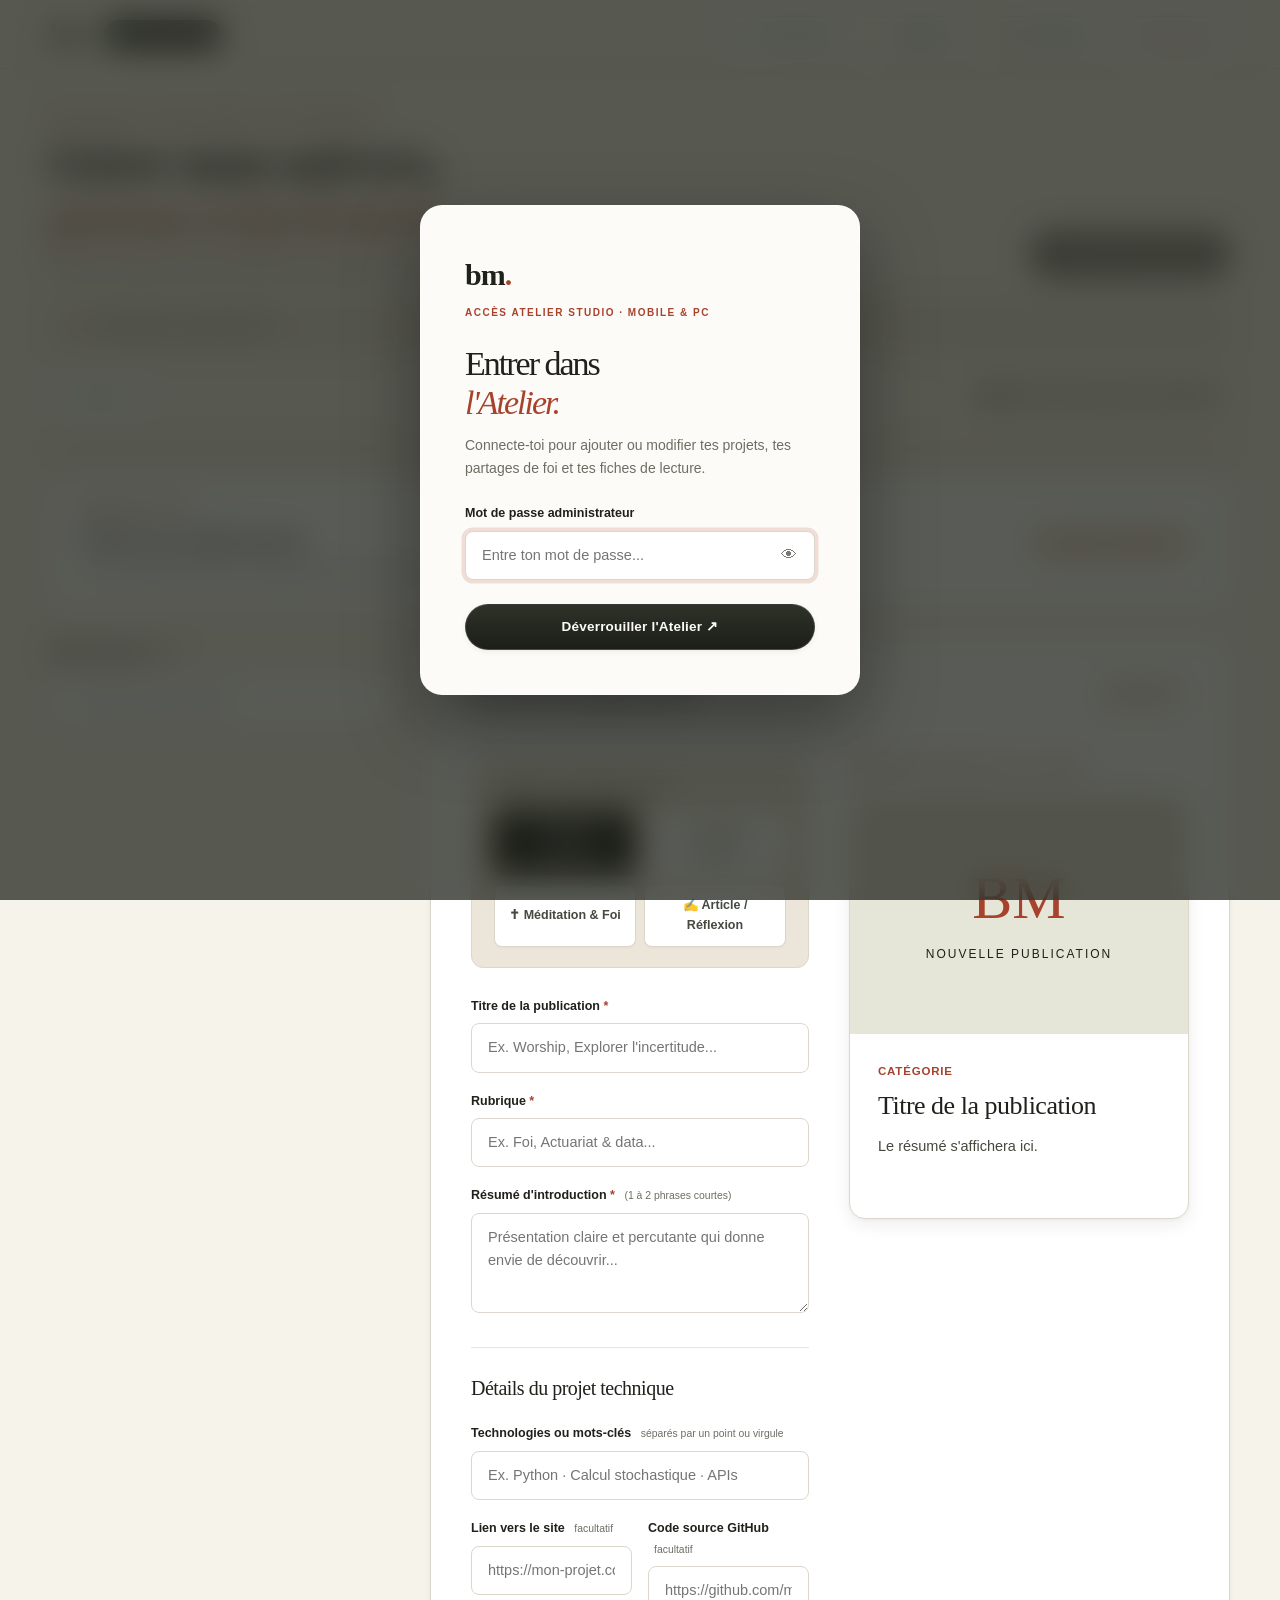
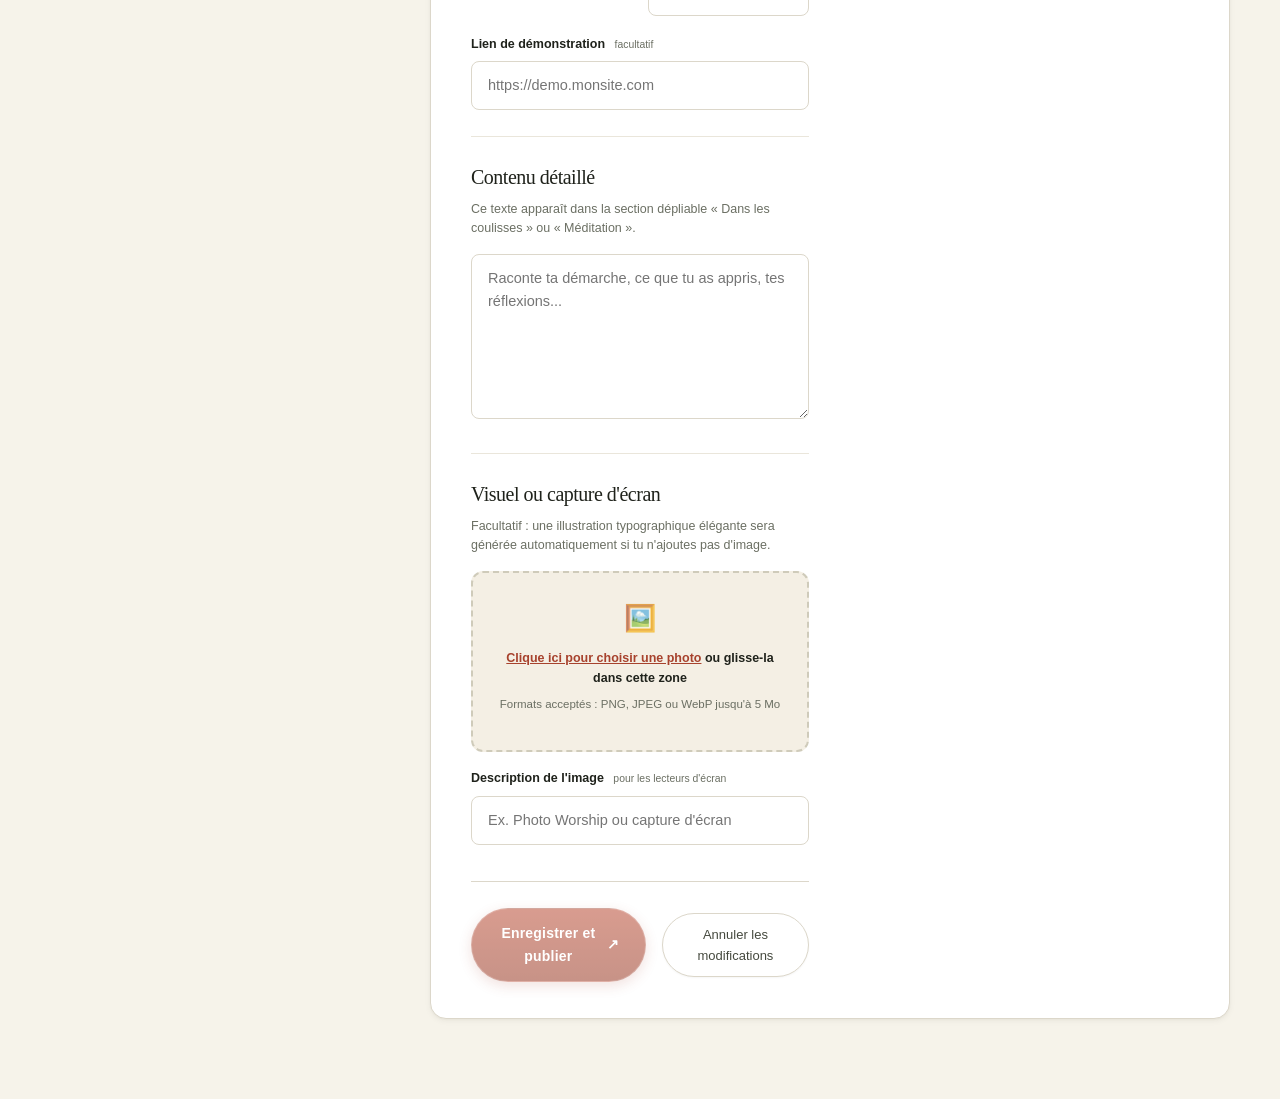
==== admin.html @ 3770efd6 "feat(admin): refonte complete du studio d'administration, micro-interactions, animations et apercu d" ====
<!doctype html>
<html lang="fr">
<head>
  <meta charset="utf-8">
  <meta name="viewport" content="width=device-width,initial-scale=1">
  <meta name="robots" content="noindex,nofollow">
  <title>L'Atelier — Gestion des publications — Benjamin Minko</title>
  <link rel="icon" href="data:image/svg+xml,%3Csvg xmlns='http://www.w3.org/2000/svg' viewBox='0 0 100 100'%3E%3Crect width='100' height='100' rx='20' fill='%23a7422d'/%3E%3Ctext x='22' y='73' font-size='70' font-family='Georgia' fill='%23f5f2e9'%3Eb%3C/text%3E%3C/svg%3E">
  <link rel="stylesheet" href="styles.css?v=20261013">
  <link rel="stylesheet" href="admin.css?v=20261013">
  <script src="admin.js?v=20261013" defer></script>
</head>
<body>

  <!-- Écran de connexion sécurisé (Modal / Overlay) -->
  <div id="login-overlay" class="login-overlay" hidden>
    <div class="login-card">
      <div class="login-brand">
        <a class="brand" href="/">bm<b>.</b></a>
        <p class="login-sub">ACCÈS ATELIER STUDIO · MOBILE & PC</p>
      </div>
      <h2>Entrer dans<br><em>l'Atelier.</em></h2>
      <p class="login-desc">Connecte-toi pour ajouter ou modifier tes projets, tes partages de foi et tes fiches de lecture.</p>
      
      <form id="login-form">
        <label for="login-password">Mot de passe administrateur</label>
        <div class="password-wrapper">
          <input type="password" id="login-password" required autocomplete="current-password" placeholder="Entre ton mot de passe...">
          <button type="button" id="toggle-password" class="toggle-pw" aria-label="Afficher ou masquer le mot de passe">👁</button>
        </div>
        <p id="login-error" class="login-error" hidden></p>
        <div class="dialog-actions" style="margin-top:24px; padding-top:0; border-top:none;">
          <button type="submit" class="button" style="width:100%;">Déverrouiller l'Atelier ↗</button>
        </div>
      </form>
    </div>
  </div>

  <!-- Barre de navigation supérieure -->
  <header class="header">
    <nav class="nav wrap" aria-label="Navigation de gestion">
      <div class="brand-group">
        <a class="brand" href="/">bm<b>.</b></a>
        <span class="badge-tag"><span class="live-dot" title="Supabase connecté"></span> Atelier Studio</span>
      </div>
      <div class="admin-top-links">
        <a class="top-pill-link" href="/" target="_blank" rel="noopener"><span>↗</span> Voir mon site</a>
        <button type="button" id="open-sync-dialog" class="top-pill-link"><span>⚡</span> Supabase</button>
        <button type="button" id="open-change-pw" class="top-pill-link"><span>🔑</span> Mot de passe</button>
        <button type="button" id="logout-btn" class="top-pill-link danger-link"><span>✕</span> Déconnexion</button>
      </div>
    </nav>
  </header>

  <main class="wrap admin-main">
    <div class="admin-heading">
      <div>
        <p class="eyebrow">MON ATELIER / PUBLICATIONS & EXPLORATIONS</p>
        <h1>Gérer mon univers,<br><em>partout et facilement.</em></h1>
        <p class="heading-sub">Projets techniques, lectures inspirantes et partages de foi : tout se publie d'ici en direct.</p>
      </div>
      <button class="button" id="new-project" disabled>＋ Nouvelle publication</button>
    </div>

    <!-- Message de statut dynamique -->
    <div class="message" id="message" role="status" aria-live="polite">Chargement des publications...</div>
    
    <div class="utility-bar">
      <button id="reload" class="quiet">Actualiser</button>
      <button id="undo" class="quiet" hidden>Annuler la suppression</button>
      <span class="mobile-ip-badge" id="mobile-ip-info" title="Accessible sur ton mobile">📱 Mobile & PC synchronisés via Supabase</span>
    </div>

    <!-- Navigation par onglets de rubriques -->
    <nav id="section-tabs" class="admin-sections" aria-label="Rubriques du portfolio"></nav>

    <!-- Contexte de la rubrique courante -->
    <div class="section-context">
      <div>
        <p class="eyebrow">RUBRIQUE ACTIVE</p>
        <h2 id="section-title">Toutes les publications</h2>
        <p id="section-description">Vue d'ensemble de toutes tes publications dans le portfolio.</p>
      </div>
      <a id="view-section" class="text-link" target="_blank" rel="noopener">Consulter cette page ↗</a>
    </div>

    <!-- Disposition éditeur & liste -->
    <div class="editor-layout">
      <!-- Colonne Liste des publications -->
      <aside class="project-list-area">
        <div class="list-header">
          <h2>Dans cette vue <span id="count">0</span></h2>
        </div>
        <div class="list-search-box">
          <span class="list-search-icon" aria-hidden="true">🔍</span>
          <input type="search" id="project-search" class="list-search-input" placeholder="Filtrer par titre ou mot-clé..." autocomplete="off">
        </div>
        <div id="project-list" class="project-list"></div>
      </aside>

      <!-- Colonne Formulaire & Prévisualisation -->
      <section class="edit-area" aria-labelledby="edit-title">
        <div class="edit-heading">
          <h2 id="edit-title">Nouvelle publication</h2>
          <span id="save-state">Prêt à écrire</span>
        </div>

        <div class="editor-workspace">
        <form id="editor">
          <fieldset id="fields" disabled style="border:none; padding:0; margin:0;">
            <input type="hidden" id="project-id">

            <!-- Sélecteur de type de publication -->
            <div class="type-selector-block">
              <label>Format de publication</label>
              <div class="type-pills" role="radiogroup" aria-label="Type de publication">
                <button type="button" class="type-pill active" data-type="projet">💻 Projet technique</button>
                <button type="button" class="type-pill" data-type="lecture">📖 Fiche de lecture</button>
                <button type="button" class="type-pill" data-type="foi">✝ Méditation & Foi</button>
                <button type="button" class="type-pill" data-type="article">✍ Article / Réflexion</button>
              </div>
              <input type="hidden" id="type" name="type" value="projet">
            </div>

            <!-- Champs communs essentiels -->
            <div class="form-row">
              <div class="flex-2">
                <label for="title">Titre de la publication <span>*</span></label>
                <input id="title" name="title" required maxlength="150" placeholder="Ex. Worship, Explorer l'incertitude...">
              </div>
              <div class="flex-1">
                <label for="category">Rubrique <span>*</span></label>
                <input id="category" name="category" list="categories" required maxlength="50" placeholder="Ex. Foi, Actuariat & data...">
                <datalist id="categories"></datalist>
              </div>
            </div>

            <label for="description">Résumé d'introduction <span>*</span> <small>(1 à 2 phrases courtes)</small></label>
            <textarea id="description" name="description" rows="2" required maxlength="800" placeholder="Présentation claire et percutante qui donne envie de découvrir..."></textarea>

            <!-- CHAMPS SPÉCIFIQUES : PROJET -->
            <div id="fields-projet" class="type-fields-group">
              <div class="field-section">
                <h3>Détails du projet technique</h3>
                <label for="technologies">Technologies ou mots-clés <small>séparés par un point ou virgule</small></label>
                <input id="technologies" name="technologies" maxlength="200" placeholder="Ex. Python · Calcul stochastique · APIs">

                <div class="two-fields">
                  <div>
                    <label for="site">Lien vers le site <small>facultatif</small></label>
                    <input id="site" name="site" type="url" maxlength="2000" placeholder="https://mon-projet.com">
                  </div>
                  <div>
                    <label for="github">Code source GitHub <small>facultatif</small></label>
                    <input id="github" name="github" type="url" maxlength="2000" placeholder="https://github.com/mon-projet">
                  </div>
                </div>
                <label for="demo">Lien de démonstration <small>facultatif</small></label>
                <input id="demo" name="demo" type="url" maxlength="2000" placeholder="https://demo.monsite.com">
              </div>
            </div>

            <!-- CHAMPS SPÉCIFIQUES : LECTURE -->
            <div id="fields-lecture" class="type-fields-group" hidden>
              <div class="field-section">
                <h3>Fiche de lecture</h3>
                <div class="two-fields">
                  <div>
                    <label for="bookTitle">Titre du livre</label>
                    <input id="bookTitle" name="bookTitle" maxlength="200" placeholder="Ex. L'Homme qui voulait être heureux">
                  </div>
                  <div>
                    <label for="author">Auteur</label>
                    <input id="author" name="author" maxlength="150" placeholder="Ex. Laurent Gounelle">
                  </div>
                </div>
                <label for="quote">Citation marquante <small>facultatif</small></label>
                <textarea id="quote" name="quote" rows="2" maxlength="1200" placeholder="« La citation ou l'idée forte du livre qui t'a interpellé... »"></textarea>
              </div>
            </div>

            <!-- CHAMPS SPÉCIFIQUES : FOI & BIBLE -->
            <div id="fields-foi" class="type-fields-group" hidden>
              <div class="field-section">
                <h3>Méditation & Foi</h3>
                <label for="bibleRef">Référence biblique</label>
                <input id="bibleRef" name="bibleRef" maxlength="150" placeholder="Ex. Jean 15:5 ou Psaumes 23:1-3">
                <label for="verseText">Texte du verset ou passage</label>
                <textarea id="verseText" name="verseText" rows="3" maxlength="1500" placeholder="« Je suis le cep, vous êtes les sarments... »"></textarea>
              </div>
            </div>

            <!-- Contenu complet / Coulisses (commun) -->
            <div class="field-section">
              <h3 id="details-heading">Contenu détaillé</h3>
              <p class="field-help" id="details-help">Ce texte apparaît dans la section dépliable « Dans les coulisses » ou « Méditation ».</p>
              <textarea id="details" name="details" rows="6" maxlength="8000" placeholder="Raconte ta démarche, ce que tu as appris, tes réflexions..."></textarea>
            </div>

            <!-- Image / Visuel (commun) -->
            <div class="field-section">
              <h3>Visuel ou capture d'écran</h3>
              <p class="field-help">Facultatif : une illustration typographique élégante sera générée automatiquement si tu n'ajoutes pas d'image.</p>
              
              <div class="upload-dropzone" id="dropzone">
                <span class="upload-icon" aria-hidden="true">🖼️</span>
                <label for="image-file" style="margin:0; cursor:pointer;">
                  <span style="color:var(--admin-accent); font-weight:600; text-decoration:underline;">Clique ici pour choisir une photo</span> ou glisse-la dans cette zone
                </label>
                <p style="font-size:11.5px; color:var(--admin-muted); margin:6px 0 0;">Formats acceptés : PNG, JPEG ou WebP jusqu'à 5 Mo</p>
                <input id="image-file" type="file" accept="image/png,image/jpeg,image/webp" style="display:none;">
                <div class="upload-actions">
                  <button class="btn-card-action delete" id="remove-image" type="button" hidden>✕ Retirer l'image sélectionnée</button>
                </div>
              </div>

              <label for="imageAlt" style="margin-top:16px;">Description de l'image <small>pour les lecteurs d'écran</small></label>
              <input id="imageAlt" name="imageAlt" maxlength="200" placeholder="Ex. Photo Worship ou capture d'écran">
            </div>

            <!-- Boutons de soumission -->
            <div class="form-actions">
              <button class="button primary-save" type="submit" id="save">Enregistrer et publier <span aria-hidden="true">↗</span></button>
              <button class="quiet" type="button" id="cancel">Annuler les modifications</button>
            </div>
          </fieldset>
        </form>

        <!-- Aperçu dynamique en direct -->
        <section class="preview-section" aria-labelledby="preview-title">
          <p class="eyebrow" id="preview-title">APERÇU TEMPS RÉEL DE LA FICHE</p>
          <div class="preview-card" id="preview-container">
            <div class="project-art project-placeholder" id="preview-placeholder" aria-hidden="true" style="height:240px;">
              <strong>BM</strong>
              <span>NOUVELLE PUBLICATION</span>
            </div>
            <img id="preview-image" class="project-image" alt="" hidden>
            <div class="preview-content">
              <p class="project-meta" id="preview-category">Catégorie</p>
              <h3 id="preview-name">Titre de la publication</h3>
              <div id="preview-extra"></div>
              <p id="preview-description">Le résumé s'affichera ici.</p>
              <div class="project-links" id="preview-links"></div>
            </div>
          </div>
        </section>
        </div>
      </section>
    </div>
  </main>

  <!-- Boîte de dialogue : Confirmation de suppression -->
  <dialog id="delete-dialog" aria-labelledby="delete-title">
    <h2 id="delete-title">Retirer cette publication ?</h2>
    <p id="delete-description"></p>
    <p>Une sauvegarde automatique est conservée pour te permettre d'annuler si besoin.</p>
    <div class="dialog-actions">
      <button class="quiet" id="keep-project">Conserver</button>
      <button class="button danger" id="confirm-delete">Supprimer définitivement</button>
    </div>
  </dialog>

  <!-- Boîte de dialogue : Changement de mot de passe -->
  <dialog id="change-pw-dialog" aria-labelledby="change-pw-title">
    <h2 id="change-pw-title">Modifier le mot de passe</h2>
    <p>Définis ton mot de passe personnel pour sécuriser l'accès à l'Atelier depuis ton PC et ton mobile.</p>
    <form id="change-pw-form">
      <label for="current-pw">Mot de passe actuel</label>
      <input type="password" id="current-pw" required autocomplete="current-password">
      <label for="new-pw">Nouveau mot de passe <small>(au moins 6 caractères)</small></label>
      <input type="password" id="new-pw" required minlength="6" autocomplete="new-password">
      <p id="change-pw-error" class="login-error" hidden></p>
      <div class="dialog-actions">
        <button type="button" class="quiet" id="cancel-change-pw">Annuler</button>
        <button type="submit" class="button" id="confirm-change-pw">Mettre à jour <span aria-hidden="true">↗</span></button>
      </div>
    </form>
  </dialog>

  <!-- Boîte de dialogue : Synchronisation Supabase -->
  <dialog id="sync-dialog" aria-labelledby="sync-title">
    <h2 id="sync-title">⚡ Connecté à Supabase</h2>
    <p>Ton Atelier de gestion est directement branché sur ta base PostgreSQL <strong>Supabase</strong> :</p>
    <div class="sync-options-guide">
      <div class="sync-option-box">
        <strong>⚡ Synchronisation en direct</strong>
        <p style="margin:6px 0;">Projet Supabase : <code>yvrtpioalszmefypdfsy</code></p>
        <p>Chaque ajout, modification ou suppression depuis ton smartphone ou ton PC est sauvegardé instantanément.</p>
        <p style="margin-top:6px;"><small style="color:var(--admin-green); font-weight:600;">✓ Table <code>projects</code> active &nbsp;·&nbsp; ✓ Stockage <code>portfolio-media</code> actif</small></p>
      </div>
      <div class="sync-option-box">
        <strong>📱 Accès nomade depuis ton smartphone</strong>
        <p>Tu peux publier et administrer ton contenu partout, à tout moment.</p>
        <p>Les visiteurs de ton site voient tes publications en temps réel dès leur enregistrement.</p>
      </div>
    </div>
    <div class="dialog-actions">
      <button type="button" class="button" id="close-sync-dialog">Fermer</button>
    </div>
  </dialog>
</body>
</html>
---- styles.css ----
@charset "UTF-8";
:root{--paper:#f5f2e9;--ink:#292c25;--muted:#64665c;--accent:#a7422d;--line:#d7d5ca;--serif:Georgia,'Times New Roman',serif;--sans:'Segoe UI',Arial,sans-serif}
*{box-sizing:border-box}html{scroll-behavior:smooth;scroll-padding-top:100px}body{margin:0;background:var(--paper);color:var(--ink);font-family:var(--sans);font-size:16px;line-height:1.65}a{color:inherit;text-decoration:none}button{font:inherit;color:inherit;cursor:pointer}button,a,summary{-webkit-tap-highlight-color:transparent}button:focus-visible,a:focus-visible,summary:focus-visible{outline:2px solid var(--accent);outline-offset:6px}::selection{background:#d9b69a;color:var(--ink)}[hidden]{display:none!important}.wrap{width:min(1180px,calc(100% - 96px));margin-inline:auto}.eyebrow,.tiny,.art-label,.project-meta,.graph-caption,.desk-caption{font-size:10px;font-weight:600;letter-spacing:1.5px;line-height:1.6}.eyebrow{margin:0 0 26px}.small-dot{display:inline-block;width:7px;height:7px;border-radius:50%;background:var(--accent);margin-right:9px}.header{position:sticky;top:0;z-index:20;background:rgba(245,242,233,.97);border-bottom:1px solid var(--line)}.nav{min-height:90px;display:flex;align-items:center;justify-content:space-between;gap:25px}.brand{font-weight:700;font-size:22px;letter-spacing:-1px}.brand b{color:var(--accent)}.brand i{font-family:var(--serif)}.nav-links{display:flex;align-items:center;gap:32px;font-size:12px}.nav-links>a{padding:10px 0}.nav-links>a:hover,.text-link:hover{color:var(--accent)}.nav-contact{border-bottom:1px solid var(--ink)}.nav-contact span{margin-left:16px}.menu-toggle{display:none}.hero{position:relative;display:grid;grid-template-columns:1.1fr 1fr;gap:30px;padding-top:83px}.hero h1{font-family:var(--serif);font-weight:400;font-size:clamp(56px,5.5vw,78px);line-height:1.02;letter-spacing:-4px;margin:0 0 30px}em{font-weight:400;color:var(--accent)}.asterisk{display:inline-block;color:var(--accent);font-family:var(--sans);font-size:.67em;margin-left:38px;vertical-align:10%;animation:turn-in 1.2s ease-out both}.intro{font-size:16px;line-height:1.8;max-width:425px;color:var(--muted);margin-bottom:28px}.hero-actions{display:flex;align-items:center;gap:24px;flex-wrap:wrap}.button{background:var(--ink);color:var(--paper);display:inline-flex;align-items:center;gap:24px;padding:15px 20px;font-size:12px;transition:background .2s,transform .2s}.button:hover{background:var(--accent);transform:translateY(-2px)}.text-link{font-size:12px;border-bottom:1px solid;padding-bottom:4px}.hero-footer{grid-column:1/-1;display:flex;justify-content:space-between;padding:40px 0 22px;font-size:11px;color:var(--muted)}.hero-footer a span{margin-left:15px}.desk{position:relative;min-height:440px;margin-top:10px}.desk-grid{position:absolute;inset:10px 0 25px 10px;background-image:linear-gradient(#deddd2 1px,transparent 1px),linear-gradient(90deg,#deddd2 1px,transparent 1px);background-size:25px 25px;opacity:.45;mask-image:radial-gradient(ellipse,#000 30%,transparent 72%)}.paper{background:#ebe9db;border:1px solid #d7d5c3;box-shadow:0 12px 24px #27291f0d}.math-paper{position:absolute;width:280px;left:25px;top:0;transform:rotate(-9deg);padding:23px 25px 15px}.paper-heading{display:block;font-family:var(--serif);font-size:27px;line-height:1.15;margin-top:15px}.math-paper svg{width:100%;margin-top:15px}.math-note{display:block;font-family:var(--serif);font-style:italic;font-size:13px;text-align:right}.code-paper{position:absolute;top:135px;right:2px;background:#2e382f;color:#eeeede;width:290px;transform:rotate(5deg);box-shadow:0 20px 30px #27302420}.code-bar{display:flex;justify-content:space-between;border-bottom:1px solid #556052;padding:12px 16px;font:10px monospace}.code-bar>span:first-child{color:#a8ac8f;font-size:8px;letter-spacing:2px}.code-paper code{display:block;padding:23px;font-size:12px;line-height:1.8}.code-muted{color:#b3bea8}.code-warm{color:#e6c68a}.code-bottom{display:flex;justify-content:space-between;padding:12px 16px;border-top:1px solid #556052;font-size:8px;letter-spacing:1px}.book{position:absolute;left:10px;height:44px;display:flex;align-items:center;justify-content:space-between;padding:0 20px 0 25px;border-left:6px double #ffffff40;font-family:var(--serif);font-size:11px;letter-spacing:1px;box-shadow:2px 5px 8px #292c2514}.book-back{bottom:53px;width:240px;transform:rotate(-6deg);background:#bb7856;color:#fff5df}.book-front{bottom:12px;width:250px;transform:rotate(-2deg);background:#d9c693;color:#494332}.desk-note{position:absolute;right:9px;top:14px;font-family:var(--serif);font-size:19px;line-height:1.3;font-style:italic;color:var(--accent);transform:rotate(9deg)}.desk-caption{position:absolute;bottom:-31px;right:8px;font-size:8px;color:var(--muted)}.interests-strip{border-block:1px solid var(--line);margin-top:22px}.interests-strip .wrap{display:flex;justify-content:space-between;align-items:center;gap:20px;padding-block:19px;font-size:12px}.interests-strip i{font-style:normal;color:var(--accent);font-size:17px}.section{padding-block:90px}.heading-row{display:flex;justify-content:space-between;align-items:end;gap:45px}.heading-row>p{max-width:340px;color:var(--muted);font-size:14px;margin:0 0 7px}h2{font-family:var(--serif);font-size:clamp(42px,4.7vw,62px);font-weight:400;line-height:1.08;letter-spacing:-2px;margin:0}h3{font-family:var(--serif);font-weight:400;letter-spacing:-.5px}.filters{display:flex;gap:8px;flex-wrap:wrap;margin:32px 0}.filter{border:1px solid var(--line);background:transparent;padding:8px 16px;font-size:11px;border-radius:25px;transition:background .2s}.filter.active{color:var(--paper);background:var(--ink);border-color:var(--ink)}.filter:hover:not(.active){background:#e9e6dc}.filter span{margin-left:14px;font-size:9px}.projects{display:grid;grid-template-columns:1fr 1fr;gap:48px 35px;margin-top:32px}.project{min-width:0}.project-art{height:300px;overflow:hidden;position:relative;transition:background .3s}.art-label{position:absolute;top:18px;left:22px;font-size:8px;color:#53594e}.web-art{background:#e4d9ca;padding:60px 40px 0}.mini-app{background:#fcfaf4;display:flex;transform:rotate(-4deg);height:260px;box-shadow:0 15px 30px #48443820;transition:transform .4s}.project:hover .mini-app{transform:rotate(-1deg) translateY(-5px)}.mini-sidebar{display:flex;flex-direction:column;gap:13px;width:105px;border-right:1px solid #e5e3d9;padding:14px;font-family:var(--serif);font-size:24px}.mini-sidebar span{font-family:var(--sans);font-size:7px;white-space:nowrap}.mini-sidebar span:first-of-type{background:#e7e9df;padding:5px;margin-inline:-5px}.mini-sidebar b{margin-top:auto;font-size:20px;font-weight:400}.mini-main{padding:23px 18px;flex:1;min-width:0}.mini-top{display:flex;justify-content:space-between;font-size:10px}.mini-stats{display:flex;gap:40px;margin-top:20px}.mini-stats small{display:block;font-size:7px;color:#64665c}.mini-stats b{font-family:var(--serif);font-size:25px;font-weight:400}.mini-chart{height:90px;display:flex;align-items:end;gap:9px;border-bottom:1px solid #c9cbbb;margin-top:10px}.mini-chart i{flex:1;background:#68775e;height:45%}.mini-chart i:nth-child(2n){height:65%;background:#b5bea5}.mini-chart i:nth-child(3n){height:83%}.mini-chart i:last-child{height:96%;background:#ac6347}.data-art{background:#e1e4d6;padding:52px 32px 20px}.graph-title{font-family:var(--serif);font-size:24px;line-height:1.2}.data-art svg{width:100%;height:140px;margin-top:5px}.graph-caption{font-size:8px;color:#59614d}.project-meta{display:flex;justify-content:space-between;gap:15px;margin:20px 0 10px;font-size:9px;letter-spacing:1px;color:var(--muted)}.project-meta>span+span{letter-spacing:0;text-align:right}.project h3{font-size:29px;line-height:1.15;margin:8px 0 12px}.project p{font-size:13px;color:var(--muted);max-width:440px;margin:0 0 18px}.project details{border-top:1px solid var(--line)}summary{cursor:pointer;list-style:none}summary::-webkit-details-marker{display:none}.project summary{display:flex;justify-content:space-between;padding:12px 0;font-size:11px}.detail-body{font-size:13px;color:var(--muted);padding:3px 0 20px}.project-wide{grid-column:1/-1;display:grid;grid-template-columns:1fr 1fr;gap:35px;border-block:1px solid var(--line);padding:30px 0}.ai-art{background:#e9dfd4;display:flex;align-items:center;justify-content:center;gap:20px}.document-stack{position:relative;width:120px;height:140px;flex-shrink:0}.document-stack span{position:absolute;inset:0;background:#f8f3e8;border:1px solid #c9bfaf;padding:15px;font-family:var(--serif);font-size:15px}.document-stack span:first-child{transform:rotate(-14deg) translate(-6px,-8px)}.document-stack span:nth-child(2){transform:rotate(-6deg)}.document-stack span:last-child{transform:rotate(3deg);background:repeating-linear-gradient(#faf6ec 0 22px,#ded9cb 23px,#faf6ec 24px);padding-top:10px}.diagram-arrow{font-size:26px;color:var(--accent)}.answer-paper{background:#a44f36;color:#fff3df;padding:22px;transform:rotate(5deg)}.answer-paper>span{font-size:8px;letter-spacing:1px}.answer-paper strong{display:block;font-family:var(--serif);font-size:26px;line-height:1.2;font-weight:400;margin:16px 0}.answer-paper small{font-size:8px}.wide-copy{align-self:center;padding:0 25px}.wide-copy h3{font-size:35px}.section-end{display:flex;justify-content:space-between;font-family:var(--serif);font-style:italic;color:var(--muted);font-size:17px;margin:25px 0 0}.section-end span{color:var(--accent)}.about-section{background:#e8e8dc;padding-block:85px}.about-grid{display:grid;grid-template-columns:1fr 1.25fr;gap:100px}.personal-mark{margin-top:65px;font-family:var(--serif);font-size:110px;line-height:1;letter-spacing:-12px;color:#606d54}.personal-mark>span{font-style:italic;color:#a65136}.personal-mark small{display:block;font:9px/1.6 var(--sans);letter-spacing:2px;margin-top:20px;color:var(--muted)}.about-copy>p{font-size:14px;color:#53594e;margin:0 0 20px}.about-copy .large-copy{font-family:var(--serif);font-size:34px;line-height:1.25;color:var(--ink);margin-bottom:28px}.faith-note{border-left:2px solid var(--accent);padding:2px 0 2px 24px;margin-block:32px}.faith-note .tiny{color:var(--accent)}.faith-note h3{font-size:27px;margin:8px 0}.faith-note p{font-size:14px;color:#53594e;margin:0}.about-copy .about-last{font-family:var(--serif);font-style:italic;font-size:18px}.notebook{margin-top:40px;border-top:1px solid var(--ink)}.notebook details{border-bottom:1px solid var(--line)}.notebook summary{display:flex;align-items:center;gap:35px;padding:24px 0}.note-number{font-size:11px;color:var(--muted);align-self:start;padding-top:5px}.notebook summary>span:nth-child(2){font-family:var(--serif);font-size:29px;line-height:1.35}.notebook summary small{display:block;font-family:var(--sans);font-size:9px;letter-spacing:1.3px;margin-bottom:8px;color:var(--muted)}.note-plus{margin-left:auto;color:var(--accent);font-size:27px;font-weight:300;transition:transform .2s}details[open] .note-plus, .project details[open] summary>span{transform:rotate(45deg)}.note-body{max-width:720px;padding:0 0 30px 50px;font-size:14px;color:var(--muted)}.note-body p{margin-top:0}.contact-section{background:#2e382f;color:#f5f0e4;padding:75px 0 55px}.contact-grid{display:grid;grid-template-columns:1.2fr 1fr;gap:60px;align-items:center}.contact-section .eyebrow{color:#c5cbb8}.contact-section h2{font-size:55px}.contact-section em{color:#ddbc91}.contact-copy>p{max-width:320px;color:#c7cbbb;font-size:14px}.email-link{display:flex;justify-content:space-between;gap:10px;padding:12px 0;border-bottom:1px solid #737b68;font-size:clamp(14px,1.6vw,21px)}.contact-links{display:flex;gap:28px;margin-top:18px;font-size:11px}.contact-links button{border:0;background:transparent;padding:0;font-size:11px}.contact-links a:hover,.contact-links button:hover{color:#ddbc91}.contact-copy .copy-status{min-height:22px;font-size:11px;margin:12px 0 0}.footer{display:flex;align-items:center;justify-content:space-between;gap:20px;padding-block:25px;font-size:10px;color:var(--muted)}.footer .brand{color:var(--ink);font-family:var(--serif);font-size:29px}.skip-link{position:fixed;top:-100px;left:15px;z-index:100;background:var(--ink);color:white;padding:12px}.skip-link:focus{top:10px}.sr-only{position:absolute;width:1px;height:1px;padding:0;margin:-1px;overflow:hidden;clip:rect(0,0,0,0);white-space:nowrap;border:0}.reveal.is-pending{opacity:0;transform:translateY(15px)}.reveal{transition:opacity .55s ease,transform .55s ease}@keyframes turn-in{from{transform:rotate(-65deg);opacity:0}to{transform:rotate(0);opacity:1}}
@media(min-width:1450px){.hero{padding-top:100px;padding-bottom:15px}.desk{margin-top:25px}}
@media(max-width:1000px){.wrap{width:calc(100% - 64px)}.nav-links{gap:22px}.hero{gap:10px;padding-top:65px}.hero h1{font-size:68px}.desk{transform:scale(.85);transform-origin:center right;margin-left:-40px}.hero-actions{gap:15px}.hero-actions .text-link{font-size:11px}.about-grid{gap:60px}.web-art{padding:65px 20px 0}.mini-sidebar{width:85px}.mini-main{padding:23px 12px}.project-meta{font-size:8px}.ai-art{gap:12px;padding-inline:20px}.answer-paper{padding:16px}.document-stack{width:100px}.contact-grid{gap:35px}.contact-section h2{font-size:47px}}
@media(max-width:760px){html{scroll-padding-top:85px}.wrap{width:calc(100% - 40px)}.nav{min-height:74px;flex-wrap:wrap;gap:0}.brand{font-size:20px}.menu-toggle:not([hidden]){display:flex;align-items:center;gap:18px;border:0;background:transparent;font-size:12px;padding:12px 0 12px 15px}.menu-toggle span{font-size:22px}.nav-links{width:100%;flex-direction:column;align-items:stretch;gap:0;padding:5px 0 18px}.nav-links>a{padding:12px 0;border-bottom:1px solid var(--line)}.nav-contact span{float:right}.hero{display:block;padding-top:45px}.hero h1{font-size:clamp(57px,12vw,80px);letter-spacing:-3px}.hero .eyebrow{font-size:9px;letter-spacing:1.2px}.intro{font-size:15px;max-width:480px}.hero-actions{gap:22px}.desk{width:min(100%,470px);height:435px;min-height:0;transform:none;margin:42px auto 15px}.code-paper{width:275px;right:5px}.math-paper{left:20px;width:260px}.desk-note{right:15px}.book-back{bottom:50px}.book-front{bottom:8px}.desk-caption{bottom:-18px}.hero-footer{padding-top:35px;font-size:10px}.interests-strip .wrap{justify-content:center;flex-wrap:wrap;gap:8px 18px;font-size:11px;padding-block:16px}.interests-strip i{font-size:12px}.section{padding-block:58px}.heading-row{display:block}.heading-row>p{margin:20px 0 0;max-width:440px;font-size:13px}h2{font-size:46px}.eyebrow{margin-bottom:20px}.filters{gap:7px;margin-block:25px}.filter{padding:8px 12px;font-size:10px}.filter span{margin-left:8px}.projects{grid-template-columns:1fr;gap:35px}.project-art{height:300px}.project-meta{font-size:8px}.project-wide{grid-column:auto;grid-template-columns:1fr;gap:0;padding-top:0;border-top:0}.wide-copy{padding:0}.wide-copy h3{font-size:29px}.ai-art{gap:25px}.document-stack{width:120px}.answer-paper{padding:22px}.section-end{font-size:15px;gap:15px}.about-section{padding-block:58px}.about-grid{grid-template-columns:1fr;gap:35px}.personal-mark{display:none}.about-copy .large-copy{font-size:30px}.contact-grid{grid-template-columns:1fr;gap:25px}.contact-section{padding-block:55px 35px}.contact-section h2{font-size:45px}.contact-copy>p{max-width:370px}.email-link{font-size:18px}.notebook summary{gap:20px;padding-block:22px}.notebook summary>span:nth-child(2){font-size:23px}.note-body{padding-left:34px;font-size:13px}.notebook summary small{font-size:8px}.footer{flex-wrap:wrap;gap:12px}.footer>span{order:3;width:100%;font-size:10px}}
@media(max-width:380px){.hero h1{font-size:54px}.hero-actions{gap:16px}.desk{height:420px}.math-paper{left:10px;width:230px}.code-paper{top:143px;width:240px}.desk-note{font-size:16px;right:0}.book{width:210px}.ai-art{gap:12px}.document-stack{width:95px}.answer-paper{padding:16px}.answer-paper strong{font-size:23px}.email-link{font-size:15px}.interests-strip i{display:none}.asterisk{margin-left:22px}}
@media(prefers-reduced-motion:reduce){html{scroll-behavior:auto}*,*::before,*::after{animation:none!important;transition:none!important}.reveal.is-pending{opacity:1;transform:none}}

/* Comfortable touch targets on touch screens. */
@media(pointer:coarse){.filter,.project summary,.contact-links button,.contact-links a{min-height:44px;display:inline-flex;align-items:center}.project summary{display:flex}.contact-links{align-items:center}}


.project-links{display:flex;flex-wrap:wrap;gap:18px;margin:16px 0}.project-links a{font-size:12px;border-bottom:1px solid var(--accent);padding:6px 0}.project-links a:hover{color:var(--accent)}.project-image{display:block;width:100%;height:300px;object-fit:cover;background:#e8e8dc}.project-placeholder{background:#e5e5d8;display:flex;flex-direction:column;justify-content:center;align-items:center;padding:30px;gap:12px}.project-placeholder strong{font:60px var(--serif);color:var(--accent)}.project-placeholder span{font-size:12px;letter-spacing:2px}.project h3,.project p,.detail-body{overflow-wrap:anywhere}.detail-body{white-space:pre-line}.empty-projects{grid-column:1/-1;padding:40px 0;color:var(--muted)}
/* ==========================================================================
   Rubriques & Cartes d'exploration (Design élégant, contrasté et cliquable)
   ========================================================================== */
.hub-rubrics-block {
  margin-top: 70px;
  padding-top: 45px;
  border-top: 1px solid var(--line);
}
.browse-header {
  margin-bottom: 28px;
}
.browse-label {
  font-family: var(--serif);
  font-size: 26px;
  font-weight: 400;
  margin: 0 0 8px;
  color: var(--ink);
}
.browse-desc {
  font-size: 14px;
  color: var(--muted);
  margin: 0;
  max-width: 600px;
}

.rubric-grid {
  display: grid;
  grid-template-columns: repeat(auto-fill, minmax(320px, 1fr));
  gap: 24px;
  margin-top: 24px;
}

.section-card {
  display: flex;
  flex-direction: column;
  padding: 32px 28px;
  background: #ffffff;
  border: 1px solid #dcdad0;
  border-radius: 12px;
  box-shadow: 0 4px 14px rgba(41, 44, 37, 0.05);
  transition: transform 0.25s ease, box-shadow 0.25s ease, border-color 0.25s ease;
  text-decoration: none;
  color: var(--ink);
  position: relative;
  overflow: hidden;
}

.section-card:hover {
  transform: translateY(-4px);
  border-color: var(--accent);
  box-shadow: 0 12px 28px rgba(41, 44, 37, 0.12);
}

.tone-sage { border-top: 4px solid #6b8265; }
.tone-clay { border-top: 4px solid var(--accent); }
.tone-sand { border-top: 4px solid #c79f58; }

.section-card-top {
  display: flex;
  justify-content: space-between;
  align-items: center;
  font-size: 10px;
  letter-spacing: 1.5px;
  font-weight: 600;
  color: var(--muted);
  margin-bottom: 18px;
}

.card-arrow {
  font-size: 18px;
  color: var(--accent);
  transition: transform 0.2s ease;
}

.section-card:hover .card-arrow {
  transform: translate(3px, -3px);
}

.card-symbol-badge {
  width: 50px;
  height: 50px;
  border-radius: 10px;
  background: #f4f1e8;
  border: 1px solid #e0ddd0;
  display: flex;
  align-items: center;
  justify-content: center;
  font-family: var(--serif);
  font-size: 24px;
  font-weight: 600;
  color: var(--accent);
  margin-bottom: 18px;
}

.section-card h3, .card-title {
  font-family: var(--serif);
  font-size: 24px;
  line-height: 1.2;
  margin: 0 0 10px;
  color: var(--ink);
}

.section-card p, .card-desc {
  font-size: 13.5px;
  line-height: 1.65;
  color: var(--muted);
  margin: 0 0 24px;
  flex-grow: 1;
}

.section-card-bottom {
  display: flex;
  justify-content: space-between;
  align-items: center;
  gap: 12px;
  border-top: 1px solid #ebe8dc;
  padding-top: 18px;
  margin-top: auto;
}

.card-count-pill {
  font-size: 11px;
  font-weight: 600;
  color: var(--muted);
  background: #f4f1e8;
  padding: 6px 12px;
  border-radius: 20px;
  border: 1px solid #e2ded0;
}

.card-btn {
  display: inline-flex;
  align-items: center;
  gap: 8px;
  background: var(--ink);
  color: var(--paper);
  font-size: 12px;
  font-weight: 600;
  padding: 9px 16px;
  border-radius: 6px;
  transition: background 0.2s ease, transform 0.2s ease;
  white-space: nowrap;
}

.section-card:hover .card-btn {
  background: var(--accent);
  transform: translateX(2px);
}

/* Pages dédiées aux rubriques */
.rubric-page { padding-top: 35px; padding-bottom: 75px; }
.breadcrumb { display: inline-block; font-size: 12px; padding: 10px 0; color: var(--muted); }
.breadcrumb:hover { color: var(--accent); }
.rubric-navigation { display: flex; flex-wrap: wrap; gap: 8px; margin: 15px 0 35px; }
.rubric-navigation a { font-size: 11px; border: 1px solid var(--line); padding: 10px 15px; border-radius: 25px; transition: border-color 0.2s; }
.rubric-navigation a[aria-current=page] { background: var(--ink); border-color: var(--ink); color: var(--paper); }
.rubric-navigation a:hover { border-color: var(--ink); }
.rubric-heading { padding: 45px; display: flex; align-items: center; justify-content: space-between; gap: 35px; border-radius: 12px; margin-bottom: 40px; }
.rubric-heading.tone-sage { background: #e3e7d9; }
.rubric-heading.tone-clay { background: #ecdfd2; }
.rubric-heading.tone-sand { background: #ede7d5; }
.rubric-heading h1 { font: 400 clamp(40px, 5vw, 65px)/1.08 var(--serif); letter-spacing: -2px; margin: 0 0 20px; overflow-wrap: anywhere; }
.rubric-heading p:last-child { max-width: 610px; font-size: 15px; color: #555b50; }
.rubric-heading > .section-symbol { font-size: 100px; margin: 0; color: var(--accent); }
.rubric-content { margin-top: 45px; }
.rubric-content > h2 { font-size: 30px; font-family: var(--serif); margin-bottom: 24px; }
.rubric-content > h2 > span { font: 12px var(--sans); color: var(--muted); margin-left: 12px; }
.rubric-empty { padding: 60px 0; text-align: center; }
.rubric-empty > span { font: 50px var(--serif); color: var(--accent); display: block; margin-bottom: 16px; }
.rubric-empty h2 { font-size: 36px; margin: 0 0 16px; font-family: var(--serif); }
.rubric-empty p { color: var(--muted); font-size: 14px; margin-bottom: 25px; }

/* ==========================================================================
   Portrait de Benjamin (Section À propos)
   ========================================================================== */
.about-portrait-card {
  margin-top: 36px;
  max-width: 360px;
  background: #ffffff;
  padding: 12px 12px 15px;
  border: 1px solid var(--line);
  border-radius: 14px;
  box-shadow: 0 14px 32px rgba(41, 44, 37, 0.08);
  transition: transform 0.25s ease, box-shadow 0.25s ease;
}

.about-portrait-card:hover {
  transform: translateY(-4px);
  box-shadow: 0 20px 42px rgba(41, 44, 37, 0.13);
}

.about-portrait-frame {
  position: relative;
  overflow: hidden;
  border-radius: 9px;
  background: #ebe9dc;
  aspect-ratio: 3 / 4;
}

.about-portrait-img {
  width: 100%;
  height: 100%;
  object-fit: cover;
  object-position: center 20%;
  display: block;
  transition: transform 0.4s ease;
}

.about-portrait-card:hover .about-portrait-img {
  transform: scale(1.02);
}

.about-portrait-footer {
  display: flex;
  justify-content: space-between;
  align-items: center;
  gap: 10px;
  padding-top: 14px;
  border-top: 1px solid #ebe8dc;
  margin-top: 12px;
}

.about-portrait-name {
  display: flex;
  align-items: center;
  font-size: 13px;
  color: var(--ink);
}

.about-portrait-name strong {
  font-family: var(--serif);
  font-size: 15px;
  font-weight: 600;
}

.about-portrait-caption {
  font-size: 10px;
  letter-spacing: 0.8px;
  color: var(--muted);
  text-transform: uppercase;
  font-weight: 500;
}

.about-title .personal-mark {
  margin-top: 24px;
  font-size: 58px;
}

@media(max-width: 950px) {
  .rubric-heading { padding: 30px; }
  .rubric-heading > .section-symbol { font-size: 60px; }
}
@media(max-width: 760px) {
  .about-portrait-card {
    max-width: 320px;
    margin: 28px auto 0;
  }
}
@media(max-width: 650px) {
  .rubric-grid { grid-template-columns: 1fr; gap: 18px; }
  .section-card { padding: 24px; }
  .rubric-heading { padding: 25px; gap: 10px; align-items: start; }
  .rubric-heading > .section-symbol { display: none; }
  .rubric-heading h1 { font-size: 40px; }
  .rubric-page { padding-top: 20px; }
}

/* ==========================================================================
   Styles pour les publications de Lectures et de Foi
   ========================================================================== */
.reading-art {
  background: #ede6da;
  display: flex;
  flex-direction: column;
  justify-content: center;
  align-items: center;
  padding: 30px 20px;
  text-align: center;
}
.reading-card-inner {
  background: #fbf9f4;
  border: 1px solid #d5cfbf;
  border-left: 6px solid #8e684e;
  padding: 24px 28px;
  box-shadow: 0 10px 24px rgba(41, 44, 37, 0.08);
  max-width: 280px;
}
.reading-card-inner strong {
  display: block;
  font-family: var(--serif);
  font-size: 20px;
  line-height: 1.25;
  color: var(--ink);
  margin-bottom: 8px;
}
.reading-card-inner span {
  font-size: 11px;
  color: var(--muted);
  letter-spacing: 0.5px;
}
.faith-art {
  background: #e5e8dc;
  display: flex;
  flex-direction: column;
  justify-content: center;
  align-items: center;
  padding: 30px 20px;
  text-align: center;
}
.faith-card-inner {
  background: #ffffff;
  border: 1px solid #cdd2be;
  border-radius: 12px;
  padding: 24px 32px;
  box-shadow: 0 10px 24px rgba(41, 44, 37, 0.08);
}
.faith-card-inner i {
  display: block;
  font-style: normal;
  font-size: 38px;
  color: var(--accent);
  margin-bottom: 8px;
}
.faith-card-inner strong {
  font-family: var(--serif);
  font-size: 18px;
  color: var(--ink);
}
.reading-quote, .faith-quote {
  margin: 12px 0 16px;
  padding: 12px 18px;
  background: #f2efe4;
  border-left: 3px solid var(--accent);
  font-style: italic;
  font-family: var(--serif);
  font-size: 14px;
  line-height: 1.6;
  color: #43463c;
  border-radius: 0 6px 6px 0;
}
.verse-ref {
  display: block;
  font-family: var(--sans);
  font-style: normal;
  font-size: 11px;
  font-weight: 600;
  letter-spacing: 0.8px;
  color: var(--accent);
  margin-bottom: 4px;
}




/* Lien discret d'acces a l'Atelier admin */
/* Lien discret d'acces a l'Atelier admin */
/* Lien discret d'acces a l'Atelier admin */
.discreet-admin-link {
  display: inline-flex;
  align-items: center;
  justify-content: center;
  color: var(--muted);
  opacity: 0.45;
  font-size: 13px;
  margin-left: 6px;
  vertical-align: middle;
  text-decoration: none;
  min-width: 36px;
  min-height: 36px;
  border-radius: 50%;
  cursor: pointer;
  transition: opacity 0.2s ease, color 0.2s ease, transform 0.2s ease, background 0.2s ease;
}
.discreet-admin-link:hover, .discreet-admin-link:focus-visible, .discreet-admin-link:active {
  opacity: 1;
  color: var(--accent);
  background: rgba(167, 66, 45, 0.08);
  transform: scale(1.15);
}
---- admin.css ----
/* ==========================================================================
   L'Atelier d'Édition — Benjamin Minko
   Design Studio & Interface d'Administration Moderne (Ultra-Polished & Responsive)
   ========================================================================== */

:root {
  --admin-bg: #f6f3ea;
  --admin-card: #ffffff;
  --admin-card-hover: #fdfcf9;
  --admin-surface-muted: #ece7da;
  --admin-surface-soft: #f4efe4;
  --admin-line: #dcd7ca;
  --admin-line-subtle: #eae6db;
  --admin-ink: #1f221b;
  --admin-ink-sub: #45493e;
  --admin-muted: #6b6f63;
  --admin-accent: #a7422d;
  --admin-accent-dark: #8c3422;
  --admin-accent-glow: rgba(167, 66, 45, 0.16);
  --admin-green: #3b6637;
  --admin-green-bg: #eaf3e8;
  --admin-green-line: #c5dfc1;
  --admin-danger: #b33924;
  --admin-danger-bg: #fdf2f0;
  --admin-danger-line: #f4c8c2;
  
  --radius-xs: 6px;
  --radius-sm: 8px;
  --radius-md: 12px;
  --radius-lg: 16px;
  --radius-xl: 22px;
  --radius-pill: 9999px;

  --shadow-xs: 0 1px 2px rgba(31, 34, 27, 0.04);
  --shadow-sm: 0 2px 6px rgba(31, 34, 27, 0.05), 0 1px 2px rgba(31, 34, 27, 0.03);
  --shadow-md: 0 6px 18px rgba(31, 34, 27, 0.07), 0 2px 4px rgba(31, 34, 27, 0.04);
  --shadow-lg: 0 16px 36px rgba(31, 34, 27, 0.09), 0 4px 10px rgba(31, 34, 27, 0.04);
  --shadow-hover: 0 10px 28px rgba(31, 34, 27, 0.11), 0 3px 8px rgba(31, 34, 27, 0.05);

  --ease-spring: cubic-bezier(0.16, 1, 0.3, 1);
  --ease-out: cubic-bezier(0.2, 0, 0, 1);
}

body {
  background-color: var(--admin-bg);
  color: var(--admin-ink);
  min-height: 100vh;
}

/* ==========================================================================
   Animations globales
   ========================================================================== */
@keyframes fadeIn {
  from { opacity: 0; }
  to { opacity: 1; }
}

@keyframes springPop {
  0% { opacity: 0; transform: scale(0.94) translateY(14px); }
  100% { opacity: 1; transform: scale(1) translateY(0); }
}

@keyframes slideDownToast {
  0% { opacity: 0; transform: translateY(-8px); }
  100% { opacity: 1; transform: translateY(0); }
}

@keyframes pulseLive {
  0%, 100% { opacity: 1; transform: scale(1); }
  50% { opacity: 0.55; transform: scale(1.15); }
}

@keyframes cardEntrance {
  from { opacity: 0; transform: translateY(8px); }
  to { opacity: 1; transform: translateY(0); }
}

@keyframes fieldFade {
  from { opacity: 0; transform: translateY(4px); }
  to { opacity: 1; transform: translateY(0); }
}

/* ==========================================================================
   Barre de navigation principale (Header)
   ========================================================================== */
.header {
  position: sticky;
  top: 0;
  z-index: 100;
  background: rgba(246, 243, 234, 0.88);
  backdrop-filter: blur(14px);
  -webkit-backdrop-filter: blur(14px);
  border-bottom: 1px solid var(--admin-line);
  transition: all 0.25s var(--ease-out);
}

.header .nav {
  display: flex;
  align-items: center;
  justify-content: space-between;
  min-height: 68px;
  gap: 20px;
}

.brand-group {
  display: flex;
  align-items: center;
  gap: 14px;
}

.brand-group .brand {
  font-family: var(--serif);
  font-size: 26px;
  font-weight: 700;
  letter-spacing: -0.5px;
  color: var(--admin-ink);
  transition: opacity 0.2s;
}

.brand-group .brand b {
  color: var(--admin-accent);
}

.badge-tag {
  display: inline-flex;
  align-items: center;
  gap: 6px;
  font-size: 11px;
  font-weight: 600;
  letter-spacing: 0.5px;
  padding: 5px 12px;
  border-radius: var(--radius-pill);
  background: #272a23;
  color: #faf8f2;
  box-shadow: var(--shadow-xs);
}

.live-dot {
  width: 7px;
  height: 7px;
  border-radius: 50%;
  background: #4ade80;
  box-shadow: 0 0 8px #4ade80;
  display: inline-block;
  animation: pulseLive 2s infinite ease-in-out;
}

.admin-top-links {
  display: flex;
  align-items: center;
  gap: 10px;
}

.top-pill-link {
  display: inline-flex;
  align-items: center;
  gap: 6px;
  background: var(--admin-card);
  border: 1px solid var(--admin-line);
  color: var(--admin-ink);
  font-size: 12.5px;
  font-weight: 500;
  padding: 7px 14px;
  border-radius: var(--radius-pill);
  cursor: pointer;
  transition: all 0.2s var(--ease-spring);
  box-shadow: var(--shadow-xs);
  text-decoration: none;
}

.top-pill-link:hover {
  background: #ffffff;
  border-color: #b5b1a3;
  color: var(--admin-accent);
  transform: translateY(-1px);
  box-shadow: var(--shadow-sm);
}

.top-pill-link.danger-link {
  color: var(--admin-danger);
}

.top-pill-link.danger-link:hover {
  background: var(--admin-danger-bg);
  border-color: var(--admin-danger-line);
  color: var(--admin-danger);
}

/* ==========================================================================
   Boutons d'action (Système tactile & micro-interactions)
   ========================================================================== */
.button, button.button {
  display: inline-flex;
  align-items: center;
  justify-content: center;
  gap: 8px;
  background: linear-gradient(180deg, #2e3229 0%, #1c1e18 100%);
  color: #fcfbf8;
  border: 1px solid rgba(255, 255, 255, 0.12);
  border-radius: var(--radius-pill);
  padding: 11px 22px;
  font-family: var(--sans);
  font-size: 13.5px;
  font-weight: 600;
  letter-spacing: 0.2px;
  cursor: pointer;
  box-shadow: var(--shadow-sm);
  transition: all 0.22s var(--ease-spring);
  text-decoration: none;
  position: relative;
  overflow: hidden;
}

.button:hover:not(:disabled) {
  background: linear-gradient(180deg, #3a3e34 0%, #252820 100%);
  transform: translateY(-2px);
  box-shadow: var(--shadow-hover);
  color: #ffffff;
}

.button:active:not(:disabled) {
  transform: translateY(0.5px) scale(0.98);
  box-shadow: var(--shadow-xs);
}

.button:disabled {
  opacity: 0.55;
  cursor: not-allowed;
  transform: none !important;
  box-shadow: none !important;
}

/* Bouton principal terracotta (Enregistrer) */
.button.primary-save, #save {
  background: linear-gradient(180deg, #b94b34 0%, #9a3a25 100%) !important;
  color: #ffffff !important;
  border: 1px solid rgba(255, 255, 255, 0.2) !important;
  box-shadow: 0 4px 14px rgba(167, 66, 45, 0.28) !important;
  padding: 13px 26px !important;
  font-size: 14px !important;
}

.button.primary-save:hover:not(:disabled), #save:hover:not(:disabled) {
  background: linear-gradient(180deg, #c7533b 0%, #a7412b 100%) !important;
  transform: translateY(-2px) !important;
  box-shadow: 0 8px 24px rgba(167, 66, 45, 0.38) !important;
}

.button.primary-save:active:not(:disabled), #save:active:not(:disabled) {
  transform: translateY(0.5px) scale(0.98) !important;
}

/* Boutons secondaires & discrets */
.quiet, button.quiet {
  display: inline-flex;
  align-items: center;
  justify-content: center;
  gap: 6px;
  background: var(--admin-card);
  border: 1px solid var(--admin-line);
  color: var(--admin-ink-sub);
  border-radius: var(--radius-pill);
  padding: 10px 20px;
  font-size: 13px;
  font-weight: 500;
  cursor: pointer;
  transition: all 0.2s var(--ease-spring);
  box-shadow: var(--shadow-xs);
}

.quiet:hover:not(:disabled) {
  background: #ffffff;
  border-color: #b5b1a3;
  color: var(--admin-ink);
  transform: translateY(-1.5px);
  box-shadow: var(--shadow-sm);
}

.quiet:active:not(:disabled) {
  transform: translateY(0.5px) scale(0.98);
}

/* Bouton danger */
.button.danger {
  background: var(--admin-danger-bg) !important;
  color: var(--admin-danger) !important;
  border: 1px solid var(--admin-danger-line) !important;
  box-shadow: var(--shadow-xs) !important;
}

.button.danger:hover:not(:disabled) {
  background: var(--admin-danger) !important;
  color: #ffffff !important;
  border-color: var(--admin-danger) !important;
  box-shadow: 0 6px 18px rgba(179, 57, 36, 0.3) !important;
}

/* ==========================================================================
   Structure & En-tête de page (Admin Main)
   ========================================================================== */
.admin-main {
  padding-block: 40px 80px;
}

.admin-heading {
  display: flex;
  align-items: flex-end;
  justify-content: space-between;
  gap: 30px;
  margin-bottom: 24px;
}

.admin-heading .eyebrow {
  font-size: 11px;
  letter-spacing: 1.5px;
  font-weight: 700;
  color: var(--admin-accent);
  margin: 0 0 8px;
}

.admin-heading h1 {
  font-family: var(--serif);
  font-size: clamp(34px, 4vw, 50px);
  line-height: 1.1;
  letter-spacing: -1.5px;
  margin: 0 0 10px;
}

.admin-heading h1 em {
  font-style: italic;
  font-weight: 400;
  color: var(--admin-accent);
}

.heading-sub {
  font-size: 14.5px;
  color: var(--admin-muted);
  max-width: 580px;
  margin: 0;
  line-height: 1.55;
}

/* Message / Toast d'état */
.message {
  padding: 12px 20px;
  border-radius: var(--radius-md);
  background: var(--admin-surface-muted);
  border: 1px solid var(--admin-line);
  color: var(--admin-ink-sub);
  font-size: 13.5px;
  font-weight: 500;
  display: flex;
  align-items: center;
  gap: 12px;
  margin-bottom: 22px;
  box-shadow: var(--shadow-xs);
  animation: slideDownToast 0.25s var(--ease-spring);
  transition: all 0.25s var(--ease-out);
}

.message::before {
  content: "✦";
  font-size: 15px;
  color: var(--admin-accent);
}

.message.success {
  background: var(--admin-green-bg);
  color: var(--admin-green);
  border-color: var(--admin-green-line);
  box-shadow: 0 4px 14px rgba(59, 102, 55, 0.08);
}
.message.success::before {
  content: "✓";
  color: var(--admin-green);
  font-weight: 700;
}

.message.error {
  background: var(--admin-danger-bg);
  color: var(--admin-danger);
  border-color: var(--admin-danger-line);
  box-shadow: 0 4px 14px rgba(179, 57, 36, 0.08);
}
.message.error::before {
  content: "⚠";
  color: var(--admin-danger);
  font-weight: 700;
}

/* Barre d'utilitaires */
.utility-bar {
  display: flex;
  align-items: center;
  gap: 12px;
  margin-bottom: 26px;
  flex-wrap: wrap;
}

.mobile-ip-badge {
  margin-left: auto;
  font-size: 12px;
  background: var(--admin-surface-muted);
  border: 1px solid var(--admin-line);
  padding: 7px 14px;
  border-radius: var(--radius-pill);
  color: var(--admin-ink-sub);
  display: inline-flex;
  align-items: center;
  gap: 6px;
  font-weight: 500;
}

/* ==========================================================================
   Navigation des rubriques (Segmented Pills Bar)
   ========================================================================== */
.admin-sections {
  display: flex;
  gap: 8px;
  padding: 6px;
  background: #ebe6d9;
  border-radius: var(--radius-pill);
  overflow-x: auto;
  scrollbar-width: none;
  -webkit-overflow-scrolling: touch;
  margin-bottom: 24px;
  border: 1px solid var(--admin-line);
  box-shadow: inset 0 1px 3px rgba(31, 34, 27, 0.05);
}

.admin-sections::-webkit-scrollbar {
  display: none;
}

.section-tab {
  display: inline-flex;
  align-items: center;
  gap: 9px;
  padding: 8px 18px;
  border-radius: var(--radius-pill);
  background: transparent;
  border: none;
  font-family: var(--sans);
  font-size: 13px;
  font-weight: 500;
  color: var(--admin-ink-sub);
  cursor: pointer;
  white-space: nowrap;
  transition: all 0.22s var(--ease-spring);
}

.section-tab:hover {
  background: rgba(255, 255, 255, 0.6);
  color: var(--admin-ink);
}

.section-tab[aria-pressed="true"] {
  background: #ffffff;
  color: var(--admin-ink);
  font-weight: 600;
  box-shadow: 0 2px 8px rgba(31, 34, 27, 0.08), 0 1px 2px rgba(31, 34, 27, 0.04);
  transform: translateY(-1px);
}

.section-tab span:last-child {
  display: inline-flex;
  align-items: center;
  justify-content: center;
  min-width: 20px;
  height: 20px;
  padding-inline: 6px;
  border-radius: 10px;
  font-size: 11px;
  font-weight: 600;
  background: rgba(31, 34, 27, 0.08);
  color: var(--admin-ink);
  transition: all 0.2s;
}

.section-tab[aria-pressed="true"] span:last-child {
  background: var(--admin-ink);
  color: #ffffff;
}

/* Contexte de la rubrique courante */
.section-context {
  display: flex;
  align-items: center;
  justify-content: space-between;
  gap: 20px;
  background: var(--admin-card);
  border: 1px solid var(--admin-line);
  border-radius: var(--radius-lg);
  padding: 22px 28px;
  margin-bottom: 34px;
  box-shadow: var(--shadow-xs);
}

.section-context .eyebrow {
  font-size: 10.5px;
  letter-spacing: 1.2px;
  font-weight: 700;
  color: var(--admin-accent);
  margin: 0 0 4px;
}

.section-context h2 {
  font-family: var(--serif);
  font-size: 24px;
  margin: 0 0 4px;
  color: var(--admin-ink);
}

.section-context p {
  font-size: 13.5px;
  color: var(--admin-muted);
  margin: 0;
  max-width: 620px;
}

.section-context .text-link {
  font-size: 13px;
  font-weight: 600;
  color: var(--admin-accent);
  white-space: nowrap;
  display: inline-flex;
  align-items: center;
  gap: 6px;
  padding: 8px 16px;
  border-radius: var(--radius-pill);
  background: var(--admin-surface-soft);
  border: 1px solid var(--admin-line-subtle);
  transition: all 0.2s;
}

.section-context .text-link:hover {
  background: #ffffff;
  border-color: var(--admin-accent);
  transform: translateY(-1px);
}

/* ==========================================================================
   Grille principale de l'éditeur (Liste + Formulaire + Aperçu)
   ========================================================================== */
.editor-layout {
  display: grid;
  grid-template-columns: 340px minmax(0, 1fr);
  gap: 40px;
  align-items: start;
}

/* Colonne Liste des publications */
.project-list-area {
  position: sticky;
  top: 90px;
  display: flex;
  flex-direction: column;
  gap: 16px;
}

.list-header {
  display: flex;
  align-items: center;
  justify-content: space-between;
}

.list-header h2 {
  font-family: var(--serif);
  font-size: 22px;
  margin: 0;
  color: var(--admin-ink);
  display: flex;
  align-items: center;
  gap: 8px;
}

.list-header h2 span {
  font-family: var(--sans);
  font-size: 11.5px;
  font-weight: 600;
  background: #ebe6d9;
  color: var(--admin-ink);
  padding: 3px 9px;
  border-radius: 12px;
}

/* Barre de recherche dans la liste */
.list-search-box {
  position: relative;
  width: 100%;
}

.list-search-input {
  width: 100%;
  box-sizing: border-box;
  padding: 10px 14px 10px 34px !important;
  font-size: 13px !important;
  background: #ffffff !important;
  border: 1px solid var(--admin-line) !important;
  border-radius: var(--radius-pill) !important;
  transition: all 0.2s var(--ease-spring) !important;
}

.list-search-input:focus {
  border-color: var(--admin-accent) !important;
  box-shadow: 0 0 0 3px var(--admin-accent-glow) !important;
}

.list-search-icon {
  position: absolute;
  left: 12px;
  top: 50%;
  transform: translateY(-50%);
  font-size: 13px;
  opacity: 0.45;
  pointer-events: none;
}

.project-list {
  display: flex;
  flex-direction: column;
  gap: 12px;
  max-height: calc(100vh - 240px);
  overflow-y: auto;
  padding-right: 4px;
}

/* Cartes de publication dans la liste */
.list-project {
  background: var(--admin-card);
  border: 1px solid var(--admin-line);
  border-radius: var(--radius-md);
  padding: 16px;
  transition: all 0.22s var(--ease-spring);
  box-shadow: var(--shadow-xs);
  display: flex;
  flex-direction: column;
  gap: 10px;
  animation: cardEntrance 0.25s var(--ease-out) backwards;
  position: relative;
}

.list-project:hover {
  background: var(--admin-card-hover);
  border-color: #b5b1a3;
  transform: translateY(-2px);
  box-shadow: var(--shadow-sm);
}

.list-project.selected {
  background: #ffffff;
  border-color: var(--admin-accent);
  box-shadow: 0 4px 16px rgba(167, 66, 45, 0.14);
  border-left-width: 4px;
}

.list-project-top {
  display: flex;
  align-items: center;
  justify-content: space-between;
  gap: 8px;
}

.list-type-tag {
  font-size: 10px;
  font-weight: 700;
  letter-spacing: 0.5px;
  text-transform: uppercase;
  padding: 4px 9px;
  border-radius: var(--radius-xs);
  background: var(--admin-surface-muted);
  color: var(--admin-ink-sub);
}

.list-project-body {
  display: flex;
  gap: 12px;
  align-items: center;
}

.list-thumbnail {
  width: 44px;
  height: 44px;
  min-width: 44px;
  border-radius: var(--radius-sm);
  object-fit: cover;
  background: var(--admin-surface-soft);
  border: 1px solid var(--admin-line-subtle);
}

.list-thumbnail-placeholder {
  width: 44px;
  height: 44px;
  min-width: 44px;
  border-radius: var(--radius-sm);
  background: var(--admin-surface-soft);
  border: 1px solid var(--admin-line-subtle);
  display: flex;
  align-items: center;
  justify-content: center;
  font-family: var(--serif);
  font-size: 15px;
  font-weight: 700;
  color: var(--admin-accent);
}

.list-info {
  flex: 1;
  min-width: 0;
}

.list-project h3 {
  font-family: var(--serif);
  font-size: 16.5px;
  line-height: 1.25;
  margin: 0;
  color: var(--admin-ink);
  white-space: nowrap;
  overflow: hidden;
  text-overflow: ellipsis;
}

.list-meta-sub {
  font-size: 11.5px;
  color: var(--admin-muted);
  margin-top: 3px;
  white-space: nowrap;
  overflow: hidden;
  text-overflow: ellipsis;
}

/* Boutons d'actions de la carte (Pills ultra-propres) */
.list-actions {
  display: flex;
  align-items: center;
  gap: 8px;
  margin-top: 2px;
  padding-top: 10px;
  border-top: 1px solid var(--admin-line-subtle);
}

.btn-card-action {
  background: var(--admin-surface-soft);
  border: 1px solid var(--admin-line-subtle);
  border-radius: var(--radius-xs);
  padding: 5px 11px;
  font-size: 11.5px;
  font-weight: 600;
  color: var(--admin-ink-sub);
  cursor: pointer;
  display: inline-flex;
  align-items: center;
  gap: 4px;
  transition: all 0.18s var(--ease-spring);
}

.btn-card-action:hover {
  background: #ffffff;
  border-color: #b5b1a3;
  color: var(--admin-ink);
  transform: translateY(-1px);
}

.btn-card-action.delete {
  color: var(--admin-danger);
  margin-left: auto;
}

.btn-card-action.delete:hover {
  background: var(--admin-danger-bg);
  border-color: var(--admin-danger-line);
}

.list-empty {
  color: var(--admin-muted);
  font-size: 13.5px;
  line-height: 1.6;
  padding: 30px 16px;
  text-align: center;
  background: var(--admin-card);
  border: 1px dashed var(--admin-line);
  border-radius: var(--radius-md);
}

/* ==========================================================================
   Zone de formulaire d'édition
   ========================================================================== */
.edit-area {
  background: var(--admin-card);
  border: 1px solid var(--admin-line);
  border-radius: var(--radius-lg);
  padding: 36px 40px;
  box-shadow: var(--shadow-sm);
}

.edit-heading {
  display: flex;
  align-items: center;
  justify-content: space-between;
  margin-bottom: 28px;
  padding-bottom: 20px;
  border-bottom: 1px solid var(--admin-line);
}

.edit-heading h2 {
  font-family: var(--serif);
  font-size: 28px;
  letter-spacing: -0.5px;
  margin: 0;
  color: var(--admin-ink);
}

#save-state {
  display: inline-flex;
  align-items: center;
  gap: 6px;
  font-size: 12px;
  font-weight: 500;
  background: var(--admin-surface-soft);
  color: var(--admin-muted);
  padding: 6px 14px;
  border-radius: var(--radius-pill);
  border: 1px solid var(--admin-line-subtle);
}

/* Sélecteur de type de publication (Segmented control luxueux) */
.type-selector-block {
  background: #ebe6d9;
  padding: 20px 22px;
  border-radius: var(--radius-md);
  margin-bottom: 28px;
  border: 1px solid var(--admin-line);
}

.type-selector-block label {
  display: block;
  font-size: 12px;
  font-weight: 700;
  text-transform: uppercase;
  letter-spacing: 0.8px;
  color: var(--admin-ink-sub);
  margin-top: 0;
  margin-bottom: 12px;
}

.type-pills {
  display: grid;
  grid-template-columns: repeat(auto-fit, minmax(130px, 1fr));
  gap: 8px;
}

.type-pill {
  background: #ffffff;
  border: 1px solid var(--admin-line);
  color: var(--admin-ink-sub);
  padding: 10px 14px;
  border-radius: var(--radius-sm);
  font-size: 12.5px;
  font-weight: 600;
  cursor: pointer;
  display: flex;
  align-items: center;
  justify-content: center;
  gap: 7px;
  transition: all 0.2s var(--ease-spring);
  box-shadow: var(--shadow-xs);
}

.type-pill:hover {
  border-color: #b5b1a3;
  color: var(--admin-ink);
  transform: translateY(-1px);
}

.type-pill.active {
  background: var(--admin-ink);
  color: #ffffff;
  border-color: var(--admin-ink);
  box-shadow: 0 4px 12px rgba(31, 34, 27, 0.2);
  transform: translateY(-1px);
}

/* Animations d'affichage des groupes de champs */
.type-fields-group:not([hidden]) {
  animation: fieldFade 0.24s var(--ease-spring);
}

/* Champs de formulaires */
.field-section {
  border-top: 1px solid var(--admin-line-subtle);
  margin-top: 26px;
  padding-top: 24px;
}

.field-section h3 {
  font-family: var(--serif);
  font-size: 20px;
  margin: 0 0 6px;
  color: var(--admin-ink);
}

.field-help {
  font-size: 12.5px;
  color: var(--admin-muted);
  margin: 0 0 16px;
  line-height: 1.5;
}

label {
  display: block;
  font-size: 12.5px;
  font-weight: 600;
  margin: 18px 0 7px;
  color: var(--admin-ink);
}

label span {
  color: var(--admin-accent);
}

label small {
  font-weight: 400;
  color: var(--admin-muted);
  margin-left: 6px;
}

input:not([type=hidden]):not([type=checkbox]):not([type=file]),
textarea,
select {
  width: 100%;
  box-sizing: border-box;
  border: 1.5px solid var(--admin-line);
  background: #ffffff;
  border-radius: var(--radius-sm);
  font: 14.5px/1.6 var(--sans);
  color: var(--admin-ink);
  padding: 12px 16px;
  transition: border-color 0.2s var(--ease-spring), box-shadow 0.2s var(--ease-spring);
}

input:focus,
textarea:focus,
select:focus {
  border-color: var(--admin-accent);
  outline: none;
  box-shadow: 0 0 0 3.5px var(--admin-accent-glow);
}

textarea {
  resize: vertical;
  min-height: 100px;
}

.two-fields {
  display: grid;
  grid-template-columns: 1fr 1fr;
  gap: 16px;
}

/* Dropzone d'upload d'image élégante */
.upload-dropzone {
  border: 2px dashed #cfcbba;
  background: var(--admin-surface-soft);
  border-radius: var(--radius-md);
  padding: 24px;
  text-align: center;
  transition: all 0.2s var(--ease-spring);
  margin-top: 10px;
}

.upload-dropzone:hover {
  border-color: var(--admin-accent);
  background: #ffffff;
}

.upload-icon {
  font-size: 26px;
  display: block;
  margin-bottom: 8px;
  opacity: 0.75;
}

.upload-actions {
  display: flex;
  align-items: center;
  justify-content: center;
  gap: 12px;
  margin-top: 12px;
}

/* Actions du formulaire */
.form-actions {
  display: flex;
  align-items: center;
  gap: 16px;
  margin-top: 36px;
  padding-top: 26px;
  border-top: 1px solid var(--admin-line);
}

/* ==========================================================================
   Section Aperçu en direct (Live Preview Card)
   ========================================================================== */
.preview-section {
  margin-top: 48px;
  padding-top: 36px;
  border-top: 1px solid var(--admin-line);
}

.preview-section .eyebrow {
  font-size: 11px;
  letter-spacing: 1.5px;
  font-weight: 700;
  color: var(--admin-accent);
  margin: 0 0 16px;
}

.preview-card {
  background: #ffffff;
  border: 1px solid var(--admin-line);
  border-radius: var(--radius-lg);
  overflow: hidden;
  box-shadow: var(--shadow-md);
  max-width: 580px;
  transition: all 0.25s var(--ease-spring);
}

.preview-card:hover {
  box-shadow: var(--shadow-hover);
  transform: translateY(-2px);
}

.preview-card .project-image {
  width: 100%;
  height: 280px;
  object-fit: cover;
  background: var(--admin-surface-muted);
}

.preview-content {
  padding: 28px;
}

.preview-content .project-meta {
  font-size: 11.5px;
  font-weight: 700;
  text-transform: uppercase;
  letter-spacing: 0.8px;
  color: var(--admin-accent);
  margin: 0 0 10px;
}

.preview-content h3 {
  font-family: var(--serif);
  font-size: 26px;
  line-height: 1.25;
  margin: 0 0 12px;
  color: var(--admin-ink);
}

.preview-content p {
  font-size: 14.5px;
  line-height: 1.6;
  color: var(--admin-ink-sub);
  margin: 0 0 16px;
}

/* Citations stylisées dans l'aperçu */
blockquote.faith-quote,
blockquote.reading-quote {
  margin: 16px 0;
  padding: 14px 18px;
  background: var(--admin-surface-soft);
  border-left: 3px solid var(--admin-accent);
  border-radius: 0 var(--radius-sm) var(--radius-sm) 0;
  font-family: var(--serif);
  font-style: italic;
  font-size: 15px;
  line-height: 1.55;
  color: var(--admin-ink);
}

.verse-ref {
  display: block;
  font-family: var(--sans);
  font-style: normal;
  font-size: 11px;
  font-weight: 700;
  text-transform: uppercase;
  letter-spacing: 0.8px;
  color: var(--admin-accent);
  margin-bottom: 6px;
}

/* ==========================================================================
   Fenêtres modales (Dialogs luxueuses)
   ========================================================================== */
dialog {
  border: 1px solid rgba(255, 255, 255, 0.4);
  background: #fdfcf9;
  border-radius: var(--radius-xl);
  padding: 36px 40px;
  max-width: 500px;
  width: calc(100% - 36px);
  box-shadow: 0 24px 70px rgba(0, 0, 0, 0.32), 0 4px 16px rgba(0, 0, 0, 0.1);
  color: var(--admin-ink);
  animation: springPop 0.35s var(--ease-spring);
}

dialog::backdrop {
  background: rgba(28, 30, 24, 0.65);
  backdrop-filter: blur(12px);
  -webkit-backdrop-filter: blur(12px);
  animation: fadeIn 0.25s ease-out;
}

dialog h2 {
  font-family: var(--serif);
  font-size: 28px;
  line-height: 1.2;
  margin: 0 0 12px;
  color: var(--admin-ink);
}

dialog p {
  font-size: 14px;
  color: var(--admin-muted);
  line-height: 1.6;
  margin: 0 0 14px;
}

.dialog-actions {
  display: flex;
  justify-content: flex-end;
  align-items: center;
  gap: 12px;
  margin-top: 28px;
  padding-top: 20px;
  border-top: 1px solid var(--admin-line-subtle);
}

/* Boîte de synchronisation Supabase */
.sync-options-guide {
  display: flex;
  flex-direction: column;
  gap: 14px;
  margin: 18px 0;
}

.sync-option-box {
  background: var(--admin-surface-soft);
  border: 1px solid var(--admin-line);
  border-radius: var(--radius-md);
  padding: 16px;
  font-size: 13.5px;
}

.sync-option-box strong {
  display: block;
  font-size: 14px;
  color: var(--admin-ink);
  margin-bottom: 6px;
}

.sync-option-box p {
  margin: 4px 0;
  font-size: 13px;
  color: var(--admin-muted);
}

.sync-option-box code {
  background: #ffffff;
  padding: 2px 6px;
  border-radius: 4px;
  border: 1px solid var(--admin-line);
  font-size: 12px;
  color: var(--admin-accent);
}

/* ==========================================================================
   Écran de connexion (Login Overlay)
   ========================================================================== */
.login-overlay {
  position: fixed;
  inset: 0;
  z-index: 9999;
  background: rgba(26, 28, 22, 0.72);
  backdrop-filter: blur(16px);
  -webkit-backdrop-filter: blur(16px);
  display: flex;
  align-items: center;
  justify-content: center;
  padding: 20px;
  animation: fadeIn 0.25s ease-out;
}

.login-card {
  background: #fdfbf7;
  border: 1px solid rgba(255, 255, 255, 0.4);
  border-radius: var(--radius-xl);
  padding: 44px;
  max-width: 440px;
  width: 100%;
  box-shadow: 0 28px 75px rgba(0, 0, 0, 0.35);
  animation: springPop 0.38s var(--ease-spring);
}

.login-brand {
  margin-bottom: 22px;
}

.login-brand .brand {
  font-family: var(--serif);
  font-size: 30px;
  font-weight: 700;
  color: var(--admin-ink);
  text-decoration: none;
}

.login-sub {
  font-size: 10px;
  font-weight: 700;
  letter-spacing: 1.5px;
  color: var(--admin-accent);
  margin-top: 6px;
}

.login-card h2 {
  font-family: var(--serif);
  font-size: 34px;
  line-height: 1.15;
  margin: 0 0 12px;
  color: var(--admin-ink);
}

.login-card h2 em {
  font-style: italic;
  font-weight: 400;
  color: var(--admin-accent);
}

.login-desc {
  font-size: 14px;
  color: var(--admin-muted);
  line-height: 1.6;
  margin: 0 0 24px;
}

.password-wrapper {
  position: relative;
  display: flex;
  align-items: center;
}

.password-wrapper input {
  padding-right: 48px !important;
}

.toggle-pw {
  position: absolute;
  right: 12px;
  background: none;
  border: none;
  font-size: 16px;
  cursor: pointer;
  opacity: 0.6;
  padding: 6px;
  transition: opacity 0.2s;
}

.toggle-pw:hover {
  opacity: 1;
}

.login-error {
  color: var(--admin-danger);
  background: var(--admin-danger-bg);
  border: 1px solid var(--admin-danger-line);
  border-radius: var(--radius-sm);
  padding: 10px 14px;
  font-size: 13px;
  margin: 14px 0 0;
}

/* ==========================================================================
   Responsive Mobile & Tablette
   ========================================================================== */
@media(max-width: 950px) {
  .editor-layout {
    grid-template-columns: 1fr;
    gap: 36px;
  }
  .project-list-area {
    position: static;
  }
  .project-list {
    max-height: 380px;
  }
  .edit-area {
    padding: 28px 24px;
  }
  .form-row, .two-fields {
    grid-template-columns: 1fr;
    gap: 0;
  }
  .admin-heading {
    flex-direction: column;
    align-items: stretch;
    gap: 18px;
  }
  .admin-heading .button {
    width: 100%;
  }
  .header .nav {
    flex-wrap: wrap;
    min-height: auto;
    padding-block: 14px;
  }
  .admin-top-links {
    width: 100%;
    justify-content: flex-start;
    overflow-x: auto;
    padding-bottom: 4px;
  }
}

/* Fix espacements section context */
.section-context .eyebrow {
  margin: 0 0 6px !important;
  line-height: 1.3 !important;
}

.section-context h2 {
  font-size: 26px !important;
  line-height: 1.25 !important;
  margin: 0 0 4px !important;
  letter-spacing: -0.5px !important;
}

.list-thumbnail-placeholder {
  font-size: 22px !important;
}

/* Grille studio 3 colonnes sur grands écrans */
@media(min-width: 1240px) {
  .editor-workspace {
    display: grid;
    grid-template-columns: minmax(0, 1.25fr) minmax(340px, 0.75fr);
    gap: 40px;
    align-items: start;
  }
  .preview-section {
    position: sticky;
    top: 96px;
    margin-top: 0 !important;
    padding-top: 0 !important;
    border-top: none !important;
  }
}
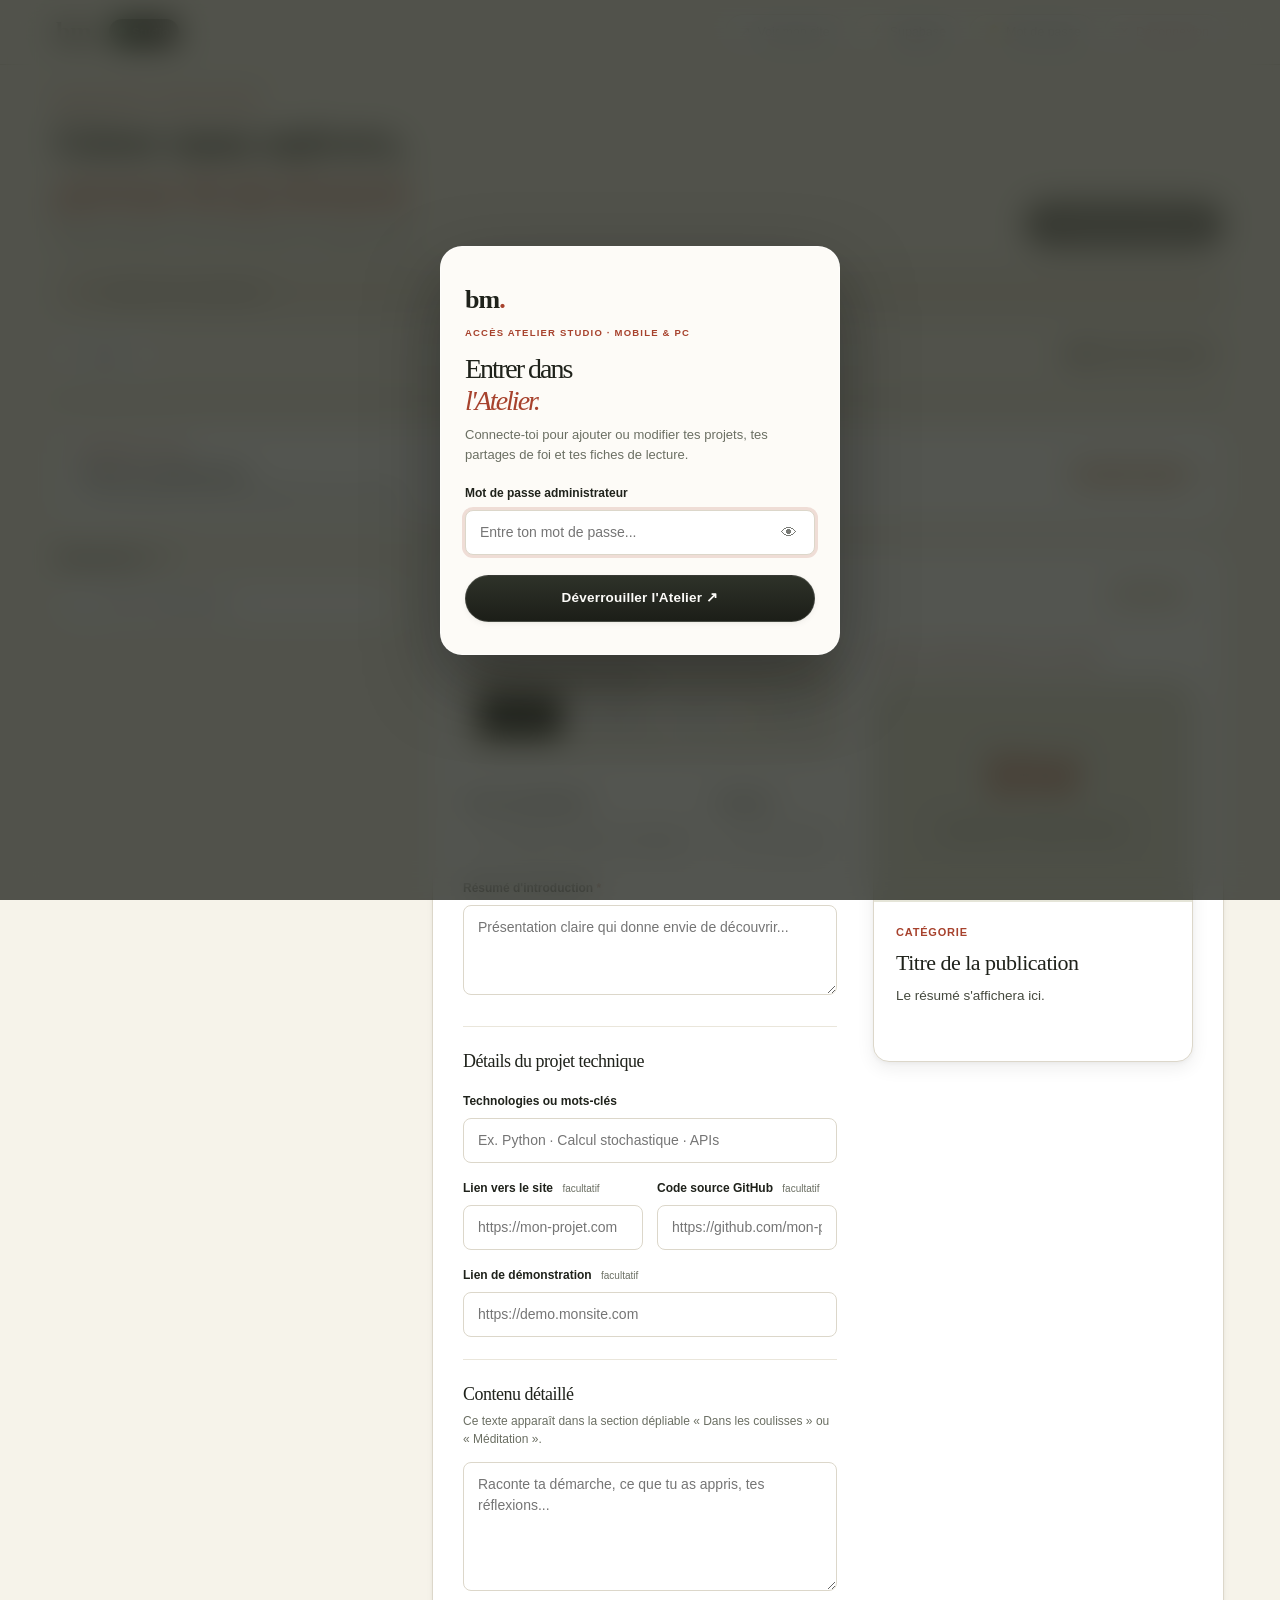
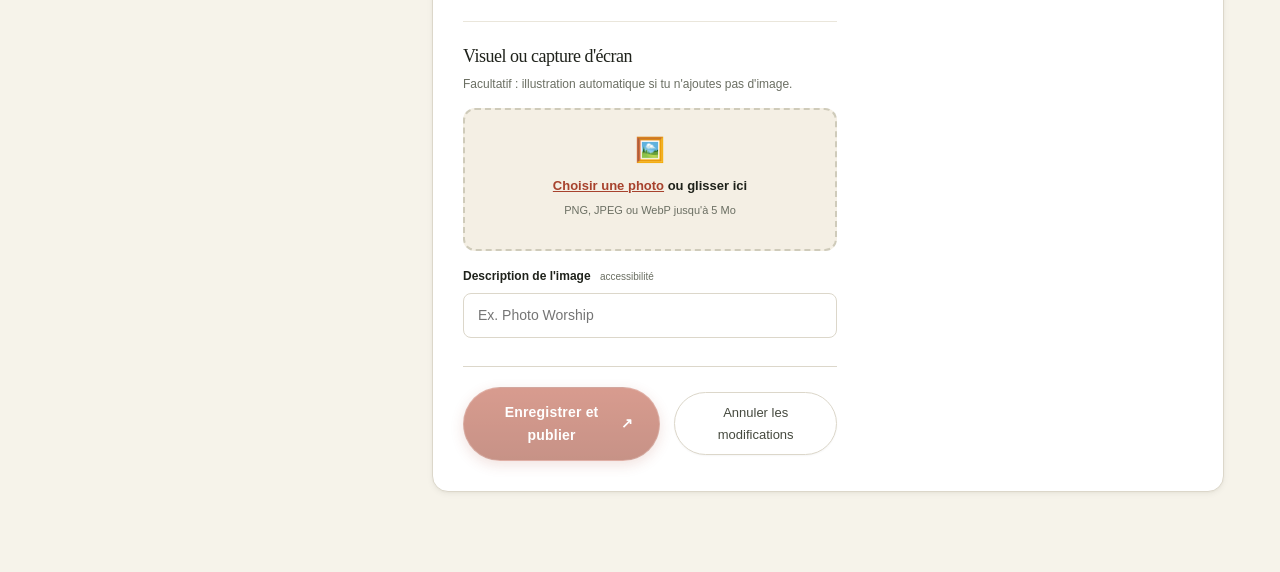
==== commit 3ae545ce: "fix(mobile): refonte responsive mobile-first, navigation par onglets dediee et ergonomie tactile" ====
--- a/admin.html
+++ b/admin.html
@@ -2,15 +2,16 @@
 <html lang="fr">
 <head>
   <meta charset="utf-8">
-  <meta name="viewport" content="width=device-width,initial-scale=1">
+  <meta name="viewport" content="width=device-width,initial-scale=1,maximum-scale=1,user-scalable=no">
   <meta name="robots" content="noindex,nofollow">
+  <meta name="theme-color" content="#f6f3ea">
   <title>L'Atelier — Gestion des publications — Benjamin Minko</title>
   <link rel="icon" href="data:image/svg+xml,%3Csvg xmlns='http://www.w3.org/2000/svg' viewBox='0 0 100 100'%3E%3Crect width='100' height='100' rx='20' fill='%23a7422d'/%3E%3Ctext x='22' y='73' font-size='70' font-family='Georgia' fill='%23f5f2e9'%3Eb%3C/text%3E%3C/svg%3E">
   <link rel="stylesheet" href="styles.css?v=20261013">
   <link rel="stylesheet" href="admin.css?v=20261013">
   <script src="admin.js?v=20261013" defer></script>
 </head>
-<body>
+<body class="mobile-mode-list">
 
   <!-- Écran de connexion sécurisé (Modal / Overlay) -->
   <div id="login-overlay" class="login-overlay" hidden>
@@ -29,7 +30,7 @@
           <button type="button" id="toggle-password" class="toggle-pw" aria-label="Afficher ou masquer le mot de passe">👁</button>
         </div>
         <p id="login-error" class="login-error" hidden></p>
-        <div class="dialog-actions" style="margin-top:24px; padding-top:0; border-top:none;">
+        <div class="dialog-actions" style="margin-top:20px; padding-top:0; border-top:none;">
           <button type="submit" class="button" style="width:100%;">Déverrouiller l'Atelier ↗</button>
         </div>
       </form>
@@ -41,213 +42,249 @@
     <nav class="nav wrap" aria-label="Navigation de gestion">
       <div class="brand-group">
         <a class="brand" href="/">bm<b>.</b></a>
-        <span class="badge-tag"><span class="live-dot" title="Supabase connecté"></span> Atelier Studio</span>
-      </div>
-      <div class="admin-top-links">
+        <span class="badge-tag"><span class="live-dot" title="Supabase connecté"></span> Studio</span>
+      </div>
+      
+      <!-- Liens bureau -->
+      <div class="admin-top-links desktop-only">
         <a class="top-pill-link" href="/" target="_blank" rel="noopener"><span>↗</span> Voir mon site</a>
         <button type="button" id="open-sync-dialog" class="top-pill-link"><span>⚡</span> Supabase</button>
         <button type="button" id="open-change-pw" class="top-pill-link"><span>🔑</span> Mot de passe</button>
         <button type="button" id="logout-btn" class="top-pill-link danger-link"><span>✕</span> Déconnexion</button>
       </div>
+
+      <!-- Bouton Menu Mobile -->
+      <div class="mobile-only mobile-header-actions">
+        <a class="top-pill-link-mobile" href="/" target="_blank" rel="noopener" title="Voir le site">↗</a>
+        <button type="button" id="mobile-menu-toggle" class="top-pill-link-mobile" aria-label="Menu des options">⚙️</button>
+      </div>
     </nav>
+
+    <!-- Menu déroulant options mobile -->
+    <div id="mobile-dropdown-menu" class="mobile-dropdown" hidden>
+      <div class="mobile-dropdown-inner wrap">
+        <button type="button" id="mobile-open-sync" class="mobile-menu-item"><span>⚡</span> État synchronisation Supabase</button>
+        <button type="button" id="mobile-open-pw" class="mobile-menu-item"><span>🔑</span> Modifier le mot de passe</button>
+        <button type="button" id="mobile-logout" class="mobile-menu-item danger"><span>✕</span> Déconnexion</button>
+      </div>
+    </div>
   </header>
 
   <main class="wrap admin-main">
+    <!-- En-tête titre -->
     <div class="admin-heading">
       <div>
-        <p class="eyebrow">MON ATELIER / PUBLICATIONS & EXPLORATIONS</p>
-        <h1>Gérer mon univers,<br><em>partout et facilement.</em></h1>
-        <p class="heading-sub">Projets techniques, lectures inspirantes et partages de foi : tout se publie d'ici en direct.</p>
-      </div>
-      <button class="button" id="new-project" disabled>＋ Nouvelle publication</button>
-    </div>
-
-    <!-- Message de statut dynamique -->
+        <p class="eyebrow">MON ATELIER / PUBLICATIONS</p>
+        <h1>Gérer mon univers,<br><em>partout & facilement.</em></h1>
+        <p class="heading-sub">Projets techniques, lectures inspirantes et partages de foi.</p>
+      </div>
+      <button class="button new-post-btn" id="new-project" disabled>＋ Nouvelle publication</button>
+    </div>
+
+    <!-- Message de notification d'état -->
     <div class="message" id="message" role="status" aria-live="polite">Chargement des publications...</div>
     
+    <!-- Barre utilitaires -->
     <div class="utility-bar">
       <button id="reload" class="quiet">Actualiser</button>
-      <button id="undo" class="quiet" hidden>Annuler la suppression</button>
-      <span class="mobile-ip-badge" id="mobile-ip-info" title="Accessible sur ton mobile">📱 Mobile & PC synchronisés via Supabase</span>
-    </div>
-
-    <!-- Navigation par onglets de rubriques -->
+      <button id="undo" class="quiet" hidden>Annuler suppression</button>
+      <span class="mobile-ip-badge" id="mobile-ip-info">📱 Synchronisé Supabase</span>
+    </div>
+
+    <!-- Onglets de rubriques avec défilement horizontal -->
     <nav id="section-tabs" class="admin-sections" aria-label="Rubriques du portfolio"></nav>
 
     <!-- Contexte de la rubrique courante -->
     <div class="section-context">
-      <div>
+      <div class="section-context-text">
         <p class="eyebrow">RUBRIQUE ACTIVE</p>
         <h2 id="section-title">Toutes les publications</h2>
         <p id="section-description">Vue d'ensemble de toutes tes publications dans le portfolio.</p>
       </div>
-      <a id="view-section" class="text-link" target="_blank" rel="noopener">Consulter cette page ↗</a>
+      <a id="view-section" class="text-link" target="_blank" rel="noopener">Consulter la page ↗</a>
+    </div>
+
+    <!-- Sélecteur d'affichage Mobile (Publications vs Écrire) -->
+    <div class="mobile-view-tabs mobile-only" role="tablist" aria-label="Affichage mobile">
+      <button type="button" class="mobile-view-tab active" id="tab-btn-list" role="tab" aria-selected="true">
+        📚 Publications <span class="tab-count-badge" id="mobile-list-count">0</span>
+      </button>
+      <button type="button" class="mobile-view-tab" id="tab-btn-editor" role="tab" aria-selected="false">
+        ✍️ Rédiger
+      </button>
     </div>
 
     <!-- Disposition éditeur & liste -->
     <div class="editor-layout">
       <!-- Colonne Liste des publications -->
-      <aside class="project-list-area">
+      <aside class="project-list-area" id="project-list-area">
         <div class="list-header">
           <h2>Dans cette vue <span id="count">0</span></h2>
         </div>
         <div class="list-search-box">
           <span class="list-search-icon" aria-hidden="true">🔍</span>
-          <input type="search" id="project-search" class="list-search-input" placeholder="Filtrer par titre ou mot-clé..." autocomplete="off">
+          <input type="search" id="project-search" class="list-search-input" placeholder="Filtrer une publication..." autocomplete="off">
         </div>
         <div id="project-list" class="project-list"></div>
       </aside>
 
       <!-- Colonne Formulaire & Prévisualisation -->
-      <section class="edit-area" aria-labelledby="edit-title">
+      <section class="edit-area" id="edit-area" aria-labelledby="edit-title">
+        <button type="button" class="quiet mobile-only mobile-back-btn" id="mobile-back-to-list">← Retour aux publications</button>
         <div class="edit-heading">
           <h2 id="edit-title">Nouvelle publication</h2>
           <span id="save-state">Prêt à écrire</span>
         </div>
 
         <div class="editor-workspace">
-        <form id="editor">
-          <fieldset id="fields" disabled style="border:none; padding:0; margin:0;">
-            <input type="hidden" id="project-id">
-
-            <!-- Sélecteur de type de publication -->
-            <div class="type-selector-block">
-              <label>Format de publication</label>
-              <div class="type-pills" role="radiogroup" aria-label="Type de publication">
-                <button type="button" class="type-pill active" data-type="projet">💻 Projet technique</button>
-                <button type="button" class="type-pill" data-type="lecture">📖 Fiche de lecture</button>
-                <button type="button" class="type-pill" data-type="foi">✝ Méditation & Foi</button>
-                <button type="button" class="type-pill" data-type="article">✍ Article / Réflexion</button>
-              </div>
-              <input type="hidden" id="type" name="type" value="projet">
+          <form id="editor">
+            <fieldset id="fields" disabled style="border:none; padding:0; margin:0;">
+              <input type="hidden" id="project-id">
+
+              <!-- Sélecteur de type de publication (2x2 sur mobile) -->
+              <div class="type-selector-block">
+                <label>Format de publication</label>
+                <div class="type-pills" role="radiogroup" aria-label="Type de publication">
+                  <button type="button" class="type-pill active" data-type="projet">💻 Projet</button>
+                  <button type="button" class="type-pill" data-type="lecture">📖 Lecture</button>
+                  <button type="button" class="type-pill" data-type="foi">✝ Foi</button>
+                  <button type="button" class="type-pill" data-type="article">✍ Article</button>
+                </div>
+                <input type="hidden" id="type" name="type" value="projet">
+              </div>
+
+              <!-- Champs communs essentiels -->
+              <div class="form-row">
+                <div class="flex-2">
+                  <label for="title">Titre de la publication <span>*</span></label>
+                  <input id="title" name="title" required maxlength="150" placeholder="Ex. Worship, Explorer l'incertitude...">
+                </div>
+                <div class="flex-1">
+                  <label for="category">Rubrique <span>*</span></label>
+                  <input id="category" name="category" list="categories" required maxlength="50" placeholder="Ex. Foi, Actuariat & data...">
+                  <datalist id="categories"></datalist>
+                </div>
+              </div>
+
+              <label for="description">Résumé d'introduction <span>*</span></label>
+              <textarea id="description" name="description" rows="2" required maxlength="800" placeholder="Présentation claire qui donne envie de découvrir..."></textarea>
+
+              <!-- CHAMPS SPÉCIFIQUES : PROJET -->
+              <div id="fields-projet" class="type-fields-group">
+                <div class="field-section">
+                  <h3>Détails du projet technique</h3>
+                  <label for="technologies">Technologies ou mots-clés</label>
+                  <input id="technologies" name="technologies" maxlength="200" placeholder="Ex. Python · Calcul stochastique · APIs">
+
+                  <div class="two-fields">
+                    <div>
+                      <label for="site">Lien vers le site <small>facultatif</small></label>
+                      <input id="site" name="site" type="url" maxlength="2000" placeholder="https://mon-projet.com">
+                    </div>
+                    <div>
+                      <label for="github">Code source GitHub <small>facultatif</small></label>
+                      <input id="github" name="github" type="url" maxlength="2000" placeholder="https://github.com/mon-projet">
+                    </div>
+                  </div>
+                  <label for="demo">Lien de démonstration <small>facultatif</small></label>
+                  <input id="demo" name="demo" type="url" maxlength="2000" placeholder="https://demo.monsite.com">
+                </div>
+              </div>
+
+              <!-- CHAMPS SPÉCIFIQUES : LECTURE -->
+              <div id="fields-lecture" class="type-fields-group" hidden>
+                <div class="field-section">
+                  <h3>Fiche de lecture</h3>
+                  <div class="two-fields">
+                    <div>
+                      <label for="bookTitle">Titre du livre</label>
+                      <input id="bookTitle" name="bookTitle" maxlength="200" placeholder="Ex. L'Homme qui voulait être heureux">
+                    </div>
+                    <div>
+                      <label for="author">Auteur</label>
+                      <input id="author" name="author" maxlength="150" placeholder="Ex. Laurent Gounelle">
+                    </div>
+                  </div>
+                  <label for="quote">Citation marquante <small>facultatif</small></label>
+                  <textarea id="quote" name="quote" rows="2" maxlength="1200" placeholder="« La citation ou l'idée forte du livre... »"></textarea>
+                </div>
+              </div>
+
+              <!-- CHAMPS SPÉCIFIQUES : FOI & BIBLE -->
+              <div id="fields-foi" class="type-fields-group" hidden>
+                <div class="field-section">
+                  <h3>Méditation & Foi</h3>
+                  <label for="bibleRef">Référence biblique</label>
+                  <input id="bibleRef" name="bibleRef" maxlength="150" placeholder="Ex. Jean 15:5 ou Psaumes 23:1-3">
+                  <label for="verseText">Texte du verset ou passage</label>
+                  <textarea id="verseText" name="verseText" rows="3" maxlength="1500" placeholder="« Je suis le cep, vous êtes les sarments... »"></textarea>
+                </div>
+              </div>
+
+              <!-- Contenu complet / Coulisses (commun) -->
+              <div class="field-section">
+                <h3 id="details-heading">Contenu détaillé</h3>
+                <p class="field-help" id="details-help">Ce texte apparaît dans la section dépliable « Dans les coulisses » ou « Méditation ».</p>
+                <textarea id="details" name="details" rows="5" maxlength="8000" placeholder="Raconte ta démarche, ce que tu as appris, tes réflexions..."></textarea>
+              </div>
+
+              <!-- Image / Visuel (commun) -->
+              <div class="field-section">
+                <h3>Visuel ou capture d'écran</h3>
+                <p class="field-help">Facultatif : illustration automatique si tu n'ajoutes pas d'image.</p>
+                
+                <div class="upload-dropzone" id="dropzone">
+                  <span class="upload-icon" aria-hidden="true">🖼️</span>
+                  <label for="image-file" class="upload-label">
+                    <span class="upload-cta">Choisir une photo</span> ou glisser ici
+                  </label>
+                  <p class="upload-hint">PNG, JPEG ou WebP jusqu'à 5 Mo</p>
+                  <input id="image-file" type="file" accept="image/png,image/jpeg,image/webp" style="display:none;">
+                  <div class="upload-actions">
+                    <button class="btn-card-action delete" id="remove-image" type="button" hidden>✕ Retirer l'image</button>
+                  </div>
+                </div>
+
+                <label for="imageAlt" style="margin-top:16px;">Description de l'image <small>accessibilité</small></label>
+                <input id="imageAlt" name="imageAlt" maxlength="200" placeholder="Ex. Photo Worship">
+              </div>
+
+              <!-- Boutons de soumission desktop -->
+              <div class="form-actions desktop-actions">
+                <button class="button primary-save" type="submit" id="save">Enregistrer et publier <span aria-hidden="true">↗</span></button>
+                <button class="quiet" type="button" id="cancel">Annuler les modifications</button>
+              </div>
+            </fieldset>
+          </form>
+
+          <!-- Aperçu dynamique en direct -->
+          <section class="preview-section" aria-labelledby="preview-title">
+            <p class="eyebrow" id="preview-title">APERÇU TEMPS RÉEL DE LA FICHE</p>
+            <div class="preview-card" id="preview-container">
+              <div class="project-art project-placeholder" id="preview-placeholder" aria-hidden="true" style="height:220px;">
+                <strong>BM</strong>
+                <span>NOUVELLE PUBLICATION</span>
+              </div>
+              <img id="preview-image" class="project-image" alt="" hidden>
+              <div class="preview-content">
+                <p class="project-meta" id="preview-category">Catégorie</p>
+                <h3 id="preview-name">Titre de la publication</h3>
+                <div id="preview-extra"></div>
+                <p id="preview-description">Le résumé s'affichera ici.</p>
+                <div class="project-links" id="preview-links"></div>
+              </div>
             </div>
-
-            <!-- Champs communs essentiels -->
-            <div class="form-row">
-              <div class="flex-2">
-                <label for="title">Titre de la publication <span>*</span></label>
-                <input id="title" name="title" required maxlength="150" placeholder="Ex. Worship, Explorer l'incertitude...">
-              </div>
-              <div class="flex-1">
-                <label for="category">Rubrique <span>*</span></label>
-                <input id="category" name="category" list="categories" required maxlength="50" placeholder="Ex. Foi, Actuariat & data...">
-                <datalist id="categories"></datalist>
-              </div>
-            </div>
-
-            <label for="description">Résumé d'introduction <span>*</span> <small>(1 à 2 phrases courtes)</small></label>
-            <textarea id="description" name="description" rows="2" required maxlength="800" placeholder="Présentation claire et percutante qui donne envie de découvrir..."></textarea>
-
-            <!-- CHAMPS SPÉCIFIQUES : PROJET -->
-            <div id="fields-projet" class="type-fields-group">
-              <div class="field-section">
-                <h3>Détails du projet technique</h3>
-                <label for="technologies">Technologies ou mots-clés <small>séparés par un point ou virgule</small></label>
-                <input id="technologies" name="technologies" maxlength="200" placeholder="Ex. Python · Calcul stochastique · APIs">
-
-                <div class="two-fields">
-                  <div>
-                    <label for="site">Lien vers le site <small>facultatif</small></label>
-                    <input id="site" name="site" type="url" maxlength="2000" placeholder="https://mon-projet.com">
-                  </div>
-                  <div>
-                    <label for="github">Code source GitHub <small>facultatif</small></label>
-                    <input id="github" name="github" type="url" maxlength="2000" placeholder="https://github.com/mon-projet">
-                  </div>
-                </div>
-                <label for="demo">Lien de démonstration <small>facultatif</small></label>
-                <input id="demo" name="demo" type="url" maxlength="2000" placeholder="https://demo.monsite.com">
-              </div>
-            </div>
-
-            <!-- CHAMPS SPÉCIFIQUES : LECTURE -->
-            <div id="fields-lecture" class="type-fields-group" hidden>
-              <div class="field-section">
-                <h3>Fiche de lecture</h3>
-                <div class="two-fields">
-                  <div>
-                    <label for="bookTitle">Titre du livre</label>
-                    <input id="bookTitle" name="bookTitle" maxlength="200" placeholder="Ex. L'Homme qui voulait être heureux">
-                  </div>
-                  <div>
-                    <label for="author">Auteur</label>
-                    <input id="author" name="author" maxlength="150" placeholder="Ex. Laurent Gounelle">
-                  </div>
-                </div>
-                <label for="quote">Citation marquante <small>facultatif</small></label>
-                <textarea id="quote" name="quote" rows="2" maxlength="1200" placeholder="« La citation ou l'idée forte du livre qui t'a interpellé... »"></textarea>
-              </div>
-            </div>
-
-            <!-- CHAMPS SPÉCIFIQUES : FOI & BIBLE -->
-            <div id="fields-foi" class="type-fields-group" hidden>
-              <div class="field-section">
-                <h3>Méditation & Foi</h3>
-                <label for="bibleRef">Référence biblique</label>
-                <input id="bibleRef" name="bibleRef" maxlength="150" placeholder="Ex. Jean 15:5 ou Psaumes 23:1-3">
-                <label for="verseText">Texte du verset ou passage</label>
-                <textarea id="verseText" name="verseText" rows="3" maxlength="1500" placeholder="« Je suis le cep, vous êtes les sarments... »"></textarea>
-              </div>
-            </div>
-
-            <!-- Contenu complet / Coulisses (commun) -->
-            <div class="field-section">
-              <h3 id="details-heading">Contenu détaillé</h3>
-              <p class="field-help" id="details-help">Ce texte apparaît dans la section dépliable « Dans les coulisses » ou « Méditation ».</p>
-              <textarea id="details" name="details" rows="6" maxlength="8000" placeholder="Raconte ta démarche, ce que tu as appris, tes réflexions..."></textarea>
-            </div>
-
-            <!-- Image / Visuel (commun) -->
-            <div class="field-section">
-              <h3>Visuel ou capture d'écran</h3>
-              <p class="field-help">Facultatif : une illustration typographique élégante sera générée automatiquement si tu n'ajoutes pas d'image.</p>
-              
-              <div class="upload-dropzone" id="dropzone">
-                <span class="upload-icon" aria-hidden="true">🖼️</span>
-                <label for="image-file" style="margin:0; cursor:pointer;">
-                  <span style="color:var(--admin-accent); font-weight:600; text-decoration:underline;">Clique ici pour choisir une photo</span> ou glisse-la dans cette zone
-                </label>
-                <p style="font-size:11.5px; color:var(--admin-muted); margin:6px 0 0;">Formats acceptés : PNG, JPEG ou WebP jusqu'à 5 Mo</p>
-                <input id="image-file" type="file" accept="image/png,image/jpeg,image/webp" style="display:none;">
-                <div class="upload-actions">
-                  <button class="btn-card-action delete" id="remove-image" type="button" hidden>✕ Retirer l'image sélectionnée</button>
-                </div>
-              </div>
-
-              <label for="imageAlt" style="margin-top:16px;">Description de l'image <small>pour les lecteurs d'écran</small></label>
-              <input id="imageAlt" name="imageAlt" maxlength="200" placeholder="Ex. Photo Worship ou capture d'écran">
-            </div>
-
-            <!-- Boutons de soumission -->
-            <div class="form-actions">
-              <button class="button primary-save" type="submit" id="save">Enregistrer et publier <span aria-hidden="true">↗</span></button>
-              <button class="quiet" type="button" id="cancel">Annuler les modifications</button>
-            </div>
-          </fieldset>
-        </form>
-
-        <!-- Aperçu dynamique en direct -->
-        <section class="preview-section" aria-labelledby="preview-title">
-          <p class="eyebrow" id="preview-title">APERÇU TEMPS RÉEL DE LA FICHE</p>
-          <div class="preview-card" id="preview-container">
-            <div class="project-art project-placeholder" id="preview-placeholder" aria-hidden="true" style="height:240px;">
-              <strong>BM</strong>
-              <span>NOUVELLE PUBLICATION</span>
-            </div>
-            <img id="preview-image" class="project-image" alt="" hidden>
-            <div class="preview-content">
-              <p class="project-meta" id="preview-category">Catégorie</p>
-              <h3 id="preview-name">Titre de la publication</h3>
-              <div id="preview-extra"></div>
-              <p id="preview-description">Le résumé s'affichera ici.</p>
-              <div class="project-links" id="preview-links"></div>
-            </div>
-          </div>
-        </section>
+          </section>
         </div>
       </section>
     </div>
   </main>
+
+  <!-- Barre d'action mobile fixe en bas de l'écran (Sticky Bottom Bar) -->
+  <div class="mobile-sticky-bottom mobile-only" id="mobile-sticky-bar">
+    <button type="button" class="button primary-save mobile-save-btn" id="mobile-save-trigger">Enregistrer ↗</button>
+    <button type="button" class="quiet mobile-cancel-btn" id="mobile-cancel-trigger">Annuler</button>
+  </div>
 
   <!-- Boîte de dialogue : Confirmation de suppression -->
   <dialog id="delete-dialog" aria-labelledby="delete-title">
@@ -285,13 +322,13 @@
       <div class="sync-option-box">
         <strong>⚡ Synchronisation en direct</strong>
         <p style="margin:6px 0;">Projet Supabase : <code>yvrtpioalszmefypdfsy</code></p>
-        <p>Chaque ajout, modification ou suppression depuis ton smartphone ou ton PC est sauvegardé instantanément.</p>
+        <p>Chaque ajout ou modification depuis ton smartphone est sauvegardé instantanément.</p>
         <p style="margin-top:6px;"><small style="color:var(--admin-green); font-weight:600;">✓ Table <code>projects</code> active &nbsp;·&nbsp; ✓ Stockage <code>portfolio-media</code> actif</small></p>
       </div>
       <div class="sync-option-box">
         <strong>📱 Accès nomade depuis ton smartphone</strong>
         <p>Tu peux publier et administrer ton contenu partout, à tout moment.</p>
-        <p>Les visiteurs de ton site voient tes publications en temps réel dès leur enregistrement.</p>
+        <p>Les visiteurs voient tes nouveautés en temps réel dès leur enregistrement.</p>
       </div>
     </div>
     <div class="dialog-actions">
--- a/admin.css
+++ b/admin.css
@@ -1,6 +1,6 @@
 /* ==========================================================================
    L'Atelier d'Édition — Benjamin Minko
-   Design Studio & Interface d'Administration Moderne (Ultra-Polished & Responsive)
+   Design Studio & Interface d'Administration Moderne (Mobile-First & Desktop)
    ========================================================================== */
 
 :root {
@@ -41,10 +41,32 @@
   --ease-out: cubic-bezier(0.2, 0, 0, 1);
 }
 
+html, body {
+  width: 100%;
+  max-width: 100%;
+  overflow-x: hidden;
+  box-sizing: border-box;
+}
+
+*, *::before, *::after {
+  box-sizing: border-box;
+}
+
 body {
   background-color: var(--admin-bg);
   color: var(--admin-ink);
   min-height: 100vh;
+  margin: 0;
+  font-family: var(--sans);
+  -webkit-font-smoothing: antialiased;
+}
+
+.wrap {
+  width: 100% !important;
+  max-width: 1200px !important;
+  padding-inline: 16px !important;
+  margin-inline: auto !important;
+  box-sizing: border-box !important;
 }
 
 /* ==========================================================================
@@ -87,7 +109,7 @@
   position: sticky;
   top: 0;
   z-index: 100;
-  background: rgba(246, 243, 234, 0.88);
+  background: rgba(246, 243, 234, 0.92);
   backdrop-filter: blur(14px);
   -webkit-backdrop-filter: blur(14px);
   border-bottom: 1px solid var(--admin-line);
@@ -98,14 +120,14 @@
   display: flex;
   align-items: center;
   justify-content: space-between;
-  min-height: 68px;
-  gap: 20px;
+  min-height: 64px;
+  gap: 16px;
 }
 
 .brand-group {
   display: flex;
   align-items: center;
-  gap: 14px;
+  gap: 12px;
 }
 
 .brand-group .brand {
@@ -114,7 +136,7 @@
   font-weight: 700;
   letter-spacing: -0.5px;
   color: var(--admin-ink);
-  transition: opacity 0.2s;
+  text-decoration: none;
 }
 
 .brand-group .brand b {
@@ -128,7 +150,7 @@
   font-size: 11px;
   font-weight: 600;
   letter-spacing: 0.5px;
-  padding: 5px 12px;
+  padding: 4px 10px;
   border-radius: var(--radius-pill);
   background: #272a23;
   color: #faf8f2;
@@ -148,7 +170,7 @@
 .admin-top-links {
   display: flex;
   align-items: center;
-  gap: 10px;
+  gap: 8px;
 }
 
 .top-pill-link {
@@ -166,6 +188,7 @@
   transition: all 0.2s var(--ease-spring);
   box-shadow: var(--shadow-xs);
   text-decoration: none;
+  white-space: nowrap;
 }
 
 .top-pill-link:hover {
@@ -180,14 +203,74 @@
   color: var(--admin-danger);
 }
 
-.top-pill-link.danger-link:hover {
+/* Actions Header Mobile */
+.mobile-header-actions {
+  display: flex;
+  align-items: center;
+  gap: 8px;
+}
+
+.top-pill-link-mobile {
+  display: inline-flex;
+  align-items: center;
+  justify-content: center;
+  width: 36px;
+  height: 36px;
+  background: var(--admin-card);
+  border: 1px solid var(--admin-line);
+  border-radius: 50%;
+  font-size: 14px;
+  color: var(--admin-ink);
+  text-decoration: none;
+  cursor: pointer;
+  box-shadow: var(--shadow-xs);
+  transition: all 0.2s var(--ease-spring);
+}
+
+.top-pill-link-mobile:active {
+  transform: scale(0.94);
+  background: var(--admin-surface-muted);
+}
+
+/* Menu Déroulant Mobile */
+.mobile-dropdown {
+  background: #ffffff;
+  border-bottom: 1px solid var(--admin-line);
+  box-shadow: var(--shadow-md);
+  animation: slideDownToast 0.2s var(--ease-spring);
+}
+
+.mobile-dropdown-inner {
+  display: flex;
+  flex-direction: column;
+  gap: 8px;
+  padding-block: 14px;
+}
+
+.mobile-menu-item {
+  display: flex;
+  align-items: center;
+  gap: 10px;
+  background: var(--admin-surface-soft);
+  border: 1px solid var(--admin-line-subtle);
+  border-radius: var(--radius-sm);
+  padding: 12px 14px;
+  font-size: 13.5px;
+  font-weight: 500;
+  color: var(--admin-ink);
+  text-align: left;
+  cursor: pointer;
+  width: 100%;
+}
+
+.mobile-menu-item.danger {
+  color: var(--admin-danger);
   background: var(--admin-danger-bg);
   border-color: var(--admin-danger-line);
-  color: var(--admin-danger);
 }
 
 /* ==========================================================================
-   Boutons d'action (Système tactile & micro-interactions)
+   Boutons d'action (Système tactile)
    ========================================================================== */
 .button, button.button {
   display: inline-flex;
@@ -209,6 +292,7 @@
   text-decoration: none;
   position: relative;
   overflow: hidden;
+  touch-action: manipulation;
 }
 
 .button:hover:not(:disabled) {
@@ -260,12 +344,13 @@
   border: 1px solid var(--admin-line);
   color: var(--admin-ink-sub);
   border-radius: var(--radius-pill);
-  padding: 10px 20px;
+  padding: 9px 18px;
   font-size: 13px;
   font-weight: 500;
   cursor: pointer;
   transition: all 0.2s var(--ease-spring);
   box-shadow: var(--shadow-xs);
+  touch-action: manipulation;
 }
 
 .quiet:hover:not(:disabled) {
@@ -296,18 +381,18 @@
 }
 
 /* ==========================================================================
-   Structure & En-tête de page (Admin Main)
+   En-tête de page & Titre
    ========================================================================== */
 .admin-main {
-  padding-block: 40px 80px;
+  padding-block: 28px 80px;
 }
 
 .admin-heading {
   display: flex;
   align-items: flex-end;
   justify-content: space-between;
-  gap: 30px;
-  margin-bottom: 24px;
+  gap: 20px;
+  margin-bottom: 20px;
 }
 
 .admin-heading .eyebrow {
@@ -315,15 +400,15 @@
   letter-spacing: 1.5px;
   font-weight: 700;
   color: var(--admin-accent);
-  margin: 0 0 8px;
+  margin: 0 0 6px;
 }
 
 .admin-heading h1 {
   font-family: var(--serif);
-  font-size: clamp(34px, 4vw, 50px);
-  line-height: 1.1;
-  letter-spacing: -1.5px;
-  margin: 0 0 10px;
+  font-size: clamp(26px, 4.5vw, 44px);
+  line-height: 1.15;
+  letter-spacing: -1px;
+  margin: 0 0 8px;
 }
 
 .admin-heading h1 em {
@@ -333,34 +418,33 @@
 }
 
 .heading-sub {
-  font-size: 14.5px;
+  font-size: 14px;
   color: var(--admin-muted);
   max-width: 580px;
   margin: 0;
-  line-height: 1.55;
+  line-height: 1.5;
 }
 
 /* Message / Toast d'état */
 .message {
-  padding: 12px 20px;
+  padding: 12px 18px;
   border-radius: var(--radius-md);
   background: var(--admin-surface-muted);
   border: 1px solid var(--admin-line);
   color: var(--admin-ink-sub);
-  font-size: 13.5px;
+  font-size: 13px;
   font-weight: 500;
   display: flex;
   align-items: center;
-  gap: 12px;
-  margin-bottom: 22px;
+  gap: 10px;
+  margin-bottom: 18px;
   box-shadow: var(--shadow-xs);
   animation: slideDownToast 0.25s var(--ease-spring);
-  transition: all 0.25s var(--ease-out);
 }
 
 .message::before {
   content: "✦";
-  font-size: 15px;
+  font-size: 14px;
   color: var(--admin-accent);
 }
 
@@ -368,7 +452,6 @@
   background: var(--admin-green-bg);
   color: var(--admin-green);
   border-color: var(--admin-green-line);
-  box-shadow: 0 4px 14px rgba(59, 102, 55, 0.08);
 }
 .message.success::before {
   content: "✓";
@@ -380,7 +463,6 @@
   background: var(--admin-danger-bg);
   color: var(--admin-danger);
   border-color: var(--admin-danger-line);
-  box-shadow: 0 4px 14px rgba(179, 57, 36, 0.08);
 }
 .message.error::before {
   content: "⚠";
@@ -388,12 +470,12 @@
   font-weight: 700;
 }
 
-/* Barre d'utilitaires */
+/* Barre utilitaires */
 .utility-bar {
   display: flex;
   align-items: center;
-  gap: 12px;
-  margin-bottom: 26px;
+  gap: 10px;
+  margin-bottom: 20px;
   flex-wrap: wrap;
 }
 
@@ -402,7 +484,7 @@
   font-size: 12px;
   background: var(--admin-surface-muted);
   border: 1px solid var(--admin-line);
-  padding: 7px 14px;
+  padding: 6px 12px;
   border-radius: var(--radius-pill);
   color: var(--admin-ink-sub);
   display: inline-flex;
@@ -412,18 +494,18 @@
 }
 
 /* ==========================================================================
-   Navigation des rubriques (Segmented Pills Bar)
+   Navigation des rubriques (Carousel pills)
    ========================================================================== */
 .admin-sections {
   display: flex;
-  gap: 8px;
-  padding: 6px;
+  gap: 6px;
+  padding: 5px;
   background: #ebe6d9;
   border-radius: var(--radius-pill);
   overflow-x: auto;
   scrollbar-width: none;
   -webkit-overflow-scrolling: touch;
-  margin-bottom: 24px;
+  margin-bottom: 20px;
   border: 1px solid var(--admin-line);
   box-shadow: inset 0 1px 3px rgba(31, 34, 27, 0.05);
 }
@@ -435,18 +517,19 @@
 .section-tab {
   display: inline-flex;
   align-items: center;
-  gap: 9px;
-  padding: 8px 18px;
+  gap: 8px;
+  padding: 7px 16px;
   border-radius: var(--radius-pill);
   background: transparent;
   border: none;
   font-family: var(--sans);
-  font-size: 13px;
+  font-size: 12.5px;
   font-weight: 500;
   color: var(--admin-ink-sub);
   cursor: pointer;
   white-space: nowrap;
-  transition: all 0.22s var(--ease-spring);
+  flex-shrink: 0;
+  transition: all 0.2s var(--ease-spring);
 }
 
 .section-tab:hover {
@@ -458,23 +541,21 @@
   background: #ffffff;
   color: var(--admin-ink);
   font-weight: 600;
-  box-shadow: 0 2px 8px rgba(31, 34, 27, 0.08), 0 1px 2px rgba(31, 34, 27, 0.04);
-  transform: translateY(-1px);
+  box-shadow: 0 2px 8px rgba(31, 34, 27, 0.08);
 }
 
 .section-tab span:last-child {
   display: inline-flex;
   align-items: center;
   justify-content: center;
-  min-width: 20px;
-  height: 20px;
-  padding-inline: 6px;
-  border-radius: 10px;
-  font-size: 11px;
+  min-width: 18px;
+  height: 18px;
+  padding-inline: 5px;
+  border-radius: 9px;
+  font-size: 10.5px;
   font-weight: 600;
   background: rgba(31, 34, 27, 0.08);
   color: var(--admin-ink);
-  transition: all 0.2s;
 }
 
 .section-tab[aria-pressed="true"] span:last-child {
@@ -487,75 +568,131 @@
   display: flex;
   align-items: center;
   justify-content: space-between;
-  gap: 20px;
+  gap: 16px;
   background: var(--admin-card);
   border: 1px solid var(--admin-line);
-  border-radius: var(--radius-lg);
-  padding: 22px 28px;
-  margin-bottom: 34px;
+  border-radius: var(--radius-md);
+  padding: 16px 20px;
+  margin-bottom: 24px;
   box-shadow: var(--shadow-xs);
 }
 
+.section-context-text {
+  flex: 1;
+  min-width: 0;
+}
+
 .section-context .eyebrow {
-  font-size: 10.5px;
+  font-size: 10px;
   letter-spacing: 1.2px;
   font-weight: 700;
   color: var(--admin-accent);
-  margin: 0 0 4px;
+  margin: 0 0 3px !important;
 }
 
 .section-context h2 {
   font-family: var(--serif);
-  font-size: 24px;
-  margin: 0 0 4px;
-  color: var(--admin-ink);
+  font-size: 20px !important;
+  line-height: 1.2 !important;
+  margin: 0 0 3px !important;
+  color: var(--admin-ink);
+  letter-spacing: -0.5px;
 }
 
 .section-context p {
-  font-size: 13.5px;
+  font-size: 12.5px;
   color: var(--admin-muted);
   margin: 0;
-  max-width: 620px;
+  line-height: 1.4;
 }
 
 .section-context .text-link {
-  font-size: 13px;
+  font-size: 12px;
   font-weight: 600;
   color: var(--admin-accent);
   white-space: nowrap;
   display: inline-flex;
   align-items: center;
-  gap: 6px;
-  padding: 8px 16px;
+  gap: 4px;
+  padding: 7px 12px;
   border-radius: var(--radius-pill);
   background: var(--admin-surface-soft);
   border: 1px solid var(--admin-line-subtle);
-  transition: all 0.2s;
-}
-
-.section-context .text-link:hover {
+  flex-shrink: 0;
+}
+
+/* ==========================================================================
+   Sélecteur d'affichage Mobile (Segmented tabs)
+   ========================================================================== */
+.mobile-view-tabs {
+  display: grid;
+  grid-template-columns: 1fr 1fr;
+  background: #ebe6d9;
+  border: 1px solid var(--admin-line);
+  border-radius: var(--radius-pill);
+  padding: 4px;
+  margin-bottom: 20px;
+  gap: 4px;
+  box-shadow: inset 0 1px 3px rgba(31, 34, 27, 0.05);
+}
+
+.mobile-view-tab {
+  display: inline-flex;
+  align-items: center;
+  justify-content: center;
+  gap: 6px;
+  padding: 9px 12px;
+  border-radius: var(--radius-pill);
+  background: transparent;
+  border: none;
+  font-family: var(--sans);
+  font-size: 12.5px;
+  font-weight: 600;
+  color: var(--admin-ink-sub);
+  cursor: pointer;
+  white-space: nowrap;
+  transition: all 0.2s var(--ease-spring);
+}
+
+.mobile-view-tab.active {
   background: #ffffff;
-  border-color: var(--admin-accent);
-  transform: translateY(-1px);
+  color: var(--admin-ink);
+  box-shadow: 0 2px 8px rgba(31, 34, 27, 0.08);
+}
+
+.tab-count-badge {
+  display: inline-flex;
+  align-items: center;
+  justify-content: center;
+  min-width: 18px;
+  height: 18px;
+  padding-inline: 5px;
+  border-radius: 9px;
+  font-size: 10.5px;
+  background: rgba(31, 34, 27, 0.08);
+  color: var(--admin-ink);
+}
+
+.mobile-view-tab.active .tab-count-badge {
+  background: var(--admin-ink);
+  color: #ffffff;
 }
 
 /* ==========================================================================
-   Grille principale de l'éditeur (Liste + Formulaire + Aperçu)
+   Grille principale de l'éditeur
    ========================================================================== */
 .editor-layout {
   display: grid;
   grid-template-columns: 340px minmax(0, 1fr);
-  gap: 40px;
+  gap: 36px;
   align-items: start;
 }
 
 /* Colonne Liste des publications */
 .project-list-area {
-  position: sticky;
-  top: 90px;
   display: flex;
   flex-direction: column;
-  gap: 16px;
+  gap: 14px;
 }
 
 .list-header {
@@ -566,7 +703,7 @@
 
 .list-header h2 {
   font-family: var(--serif);
-  font-size: 22px;
+  font-size: 20px;
   margin: 0;
   color: var(--admin-ink);
   display: flex;
@@ -576,15 +713,15 @@
 
 .list-header h2 span {
   font-family: var(--sans);
-  font-size: 11.5px;
+  font-size: 11px;
   font-weight: 600;
   background: #ebe6d9;
   color: var(--admin-ink);
-  padding: 3px 9px;
-  border-radius: 12px;
-}
-
-/* Barre de recherche dans la liste */
+  padding: 2px 8px;
+  border-radius: 10px;
+}
+
+/* Recherche dans la liste */
 .list-search-box {
   position: relative;
   width: 100%;
@@ -593,36 +730,28 @@
 .list-search-input {
   width: 100%;
   box-sizing: border-box;
-  padding: 10px 14px 10px 34px !important;
-  font-size: 13px !important;
+  padding: 10px 16px 10px 42px !important;
+  font-size: 13.5px !important;
   background: #ffffff !important;
-  border: 1px solid var(--admin-line) !important;
+  border: 1.5px solid var(--admin-line) !important;
   border-radius: var(--radius-pill) !important;
-  transition: all 0.2s var(--ease-spring) !important;
-}
-
-.list-search-input:focus {
-  border-color: var(--admin-accent) !important;
-  box-shadow: 0 0 0 3px var(--admin-accent-glow) !important;
 }
 
 .list-search-icon {
   position: absolute;
-  left: 12px;
+  left: 15px;
   top: 50%;
   transform: translateY(-50%);
-  font-size: 13px;
-  opacity: 0.45;
+  font-size: 14px;
+  opacity: 0.5;
   pointer-events: none;
+  z-index: 2;
 }
 
 .project-list {
   display: flex;
   flex-direction: column;
-  gap: 12px;
-  max-height: calc(100vh - 240px);
-  overflow-y: auto;
-  padding-right: 4px;
+  gap: 10px;
 }
 
 /* Cartes de publication dans la liste */
@@ -630,14 +759,14 @@
   background: var(--admin-card);
   border: 1px solid var(--admin-line);
   border-radius: var(--radius-md);
-  padding: 16px;
-  transition: all 0.22s var(--ease-spring);
+  padding: 14px;
+  transition: all 0.2s var(--ease-spring);
   box-shadow: var(--shadow-xs);
   display: flex;
   flex-direction: column;
-  gap: 10px;
-  animation: cardEntrance 0.25s var(--ease-out) backwards;
-  position: relative;
+  gap: 8px;
+  animation: cardEntrance 0.2s var(--ease-out) backwards;
+  cursor: pointer;
 }
 
 .list-project:hover {
@@ -650,7 +779,7 @@
 .list-project.selected {
   background: #ffffff;
   border-color: var(--admin-accent);
-  box-shadow: 0 4px 16px rgba(167, 66, 45, 0.14);
+  box-shadow: 0 4px 14px rgba(167, 66, 45, 0.12);
   border-left-width: 4px;
 }
 
@@ -658,15 +787,14 @@
   display: flex;
   align-items: center;
   justify-content: space-between;
-  gap: 8px;
 }
 
 .list-type-tag {
-  font-size: 10px;
+  font-size: 9.5px;
   font-weight: 700;
   letter-spacing: 0.5px;
   text-transform: uppercase;
-  padding: 4px 9px;
+  padding: 3px 8px;
   border-radius: var(--radius-xs);
   background: var(--admin-surface-muted);
   color: var(--admin-ink-sub);
@@ -679,9 +807,9 @@
 }
 
 .list-thumbnail {
-  width: 44px;
-  height: 44px;
-  min-width: 44px;
+  width: 42px;
+  height: 42px;
+  min-width: 42px;
   border-radius: var(--radius-sm);
   object-fit: cover;
   background: var(--admin-surface-soft);
@@ -689,19 +817,16 @@
 }
 
 .list-thumbnail-placeholder {
-  width: 44px;
-  height: 44px;
-  min-width: 44px;
+  width: 42px;
+  height: 42px;
+  min-width: 42px;
   border-radius: var(--radius-sm);
   background: var(--admin-surface-soft);
   border: 1px solid var(--admin-line-subtle);
   display: flex;
   align-items: center;
   justify-content: center;
-  font-family: var(--serif);
-  font-size: 15px;
-  font-weight: 700;
-  color: var(--admin-accent);
+  font-size: 18px;
 }
 
 .list-info {
@@ -711,7 +836,7 @@
 
 .list-project h3 {
   font-family: var(--serif);
-  font-size: 16.5px;
+  font-size: 16px;
   line-height: 1.25;
   margin: 0;
   color: var(--admin-ink);
@@ -729,13 +854,12 @@
   text-overflow: ellipsis;
 }
 
-/* Boutons d'actions de la carte (Pills ultra-propres) */
 .list-actions {
   display: flex;
   align-items: center;
   gap: 8px;
   margin-top: 2px;
-  padding-top: 10px;
+  padding-top: 8px;
   border-top: 1px solid var(--admin-line-subtle);
 }
 
@@ -743,7 +867,7 @@
   background: var(--admin-surface-soft);
   border: 1px solid var(--admin-line-subtle);
   border-radius: var(--radius-xs);
-  padding: 5px 11px;
+  padding: 5px 10px;
   font-size: 11.5px;
   font-weight: 600;
   color: var(--admin-ink-sub);
@@ -751,14 +875,12 @@
   display: inline-flex;
   align-items: center;
   gap: 4px;
-  transition: all 0.18s var(--ease-spring);
 }
 
 .btn-card-action:hover {
   background: #ffffff;
   border-color: #b5b1a3;
   color: var(--admin-ink);
-  transform: translateY(-1px);
 }
 
 .btn-card-action.delete {
@@ -775,7 +897,7 @@
   color: var(--admin-muted);
   font-size: 13.5px;
   line-height: 1.6;
-  padding: 30px 16px;
+  padding: 24px 16px;
   text-align: center;
   background: var(--admin-card);
   border: 1px dashed var(--admin-line);
@@ -789,87 +911,86 @@
   background: var(--admin-card);
   border: 1px solid var(--admin-line);
   border-radius: var(--radius-lg);
-  padding: 36px 40px;
+  padding: 30px;
   box-shadow: var(--shadow-sm);
+  min-width: 0;
 }
 
 .edit-heading {
   display: flex;
   align-items: center;
   justify-content: space-between;
-  margin-bottom: 28px;
-  padding-bottom: 20px;
+  margin-bottom: 24px;
+  padding-bottom: 16px;
   border-bottom: 1px solid var(--admin-line);
 }
 
 .edit-heading h2 {
   font-family: var(--serif);
-  font-size: 28px;
+  font-size: 24px;
   letter-spacing: -0.5px;
   margin: 0;
   color: var(--admin-ink);
 }
 
 #save-state {
-  display: inline-flex;
-  align-items: center;
-  gap: 6px;
-  font-size: 12px;
+  font-size: 11.5px;
   font-weight: 500;
   background: var(--admin-surface-soft);
   color: var(--admin-muted);
-  padding: 6px 14px;
+  padding: 5px 12px;
   border-radius: var(--radius-pill);
   border: 1px solid var(--admin-line-subtle);
-}
-
-/* Sélecteur de type de publication (Segmented control luxueux) */
+  white-space: nowrap;
+}
+
+/* Sélecteur de type */
 .type-selector-block {
   background: #ebe6d9;
-  padding: 20px 22px;
+  padding: 16px;
   border-radius: var(--radius-md);
-  margin-bottom: 28px;
+  margin-bottom: 24px;
   border: 1px solid var(--admin-line);
 }
 
 .type-selector-block label {
   display: block;
-  font-size: 12px;
+  font-size: 11.5px;
   font-weight: 700;
   text-transform: uppercase;
   letter-spacing: 0.8px;
   color: var(--admin-ink-sub);
   margin-top: 0;
-  margin-bottom: 12px;
+  margin-bottom: 10px;
 }
 
 .type-pills {
   display: grid;
-  grid-template-columns: repeat(auto-fit, minmax(130px, 1fr));
-  gap: 8px;
+  grid-template-columns: repeat(4, 1fr);
+  gap: 6px;
 }
 
 .type-pill {
   background: #ffffff;
   border: 1px solid var(--admin-line);
   color: var(--admin-ink-sub);
-  padding: 10px 14px;
+  padding: 9px 8px;
   border-radius: var(--radius-sm);
-  font-size: 12.5px;
+  font-size: 12px;
   font-weight: 600;
   cursor: pointer;
   display: flex;
   align-items: center;
   justify-content: center;
-  gap: 7px;
+  gap: 5px;
   transition: all 0.2s var(--ease-spring);
   box-shadow: var(--shadow-xs);
+  white-space: nowrap;
 }
 
 .type-pill:hover {
   border-color: #b5b1a3;
   color: var(--admin-ink);
-  transform: translateY(-1px);
 }
 
 .type-pill.active {
@@ -877,40 +998,37 @@
   color: #ffffff;
   border-color: var(--admin-ink);
   box-shadow: 0 4px 12px rgba(31, 34, 27, 0.2);
-  transform: translateY(-1px);
-}
-
-/* Animations d'affichage des groupes de champs */
+}
+
 .type-fields-group:not([hidden]) {
   animation: fieldFade 0.24s var(--ease-spring);
 }
 
-/* Champs de formulaires */
 .field-section {
   border-top: 1px solid var(--admin-line-subtle);
-  margin-top: 26px;
-  padding-top: 24px;
+  margin-top: 22px;
+  padding-top: 20px;
 }
 
 .field-section h3 {
   font-family: var(--serif);
-  font-size: 20px;
-  margin: 0 0 6px;
+  font-size: 18px;
+  margin: 0 0 4px;
   color: var(--admin-ink);
 }
 
 .field-help {
-  font-size: 12.5px;
+  font-size: 12px;
   color: var(--admin-muted);
-  margin: 0 0 16px;
-  line-height: 1.5;
+  margin: 0 0 14px;
+  line-height: 1.45;
 }
 
 label {
   display: block;
-  font-size: 12.5px;
+  font-size: 12px;
   font-weight: 600;
-  margin: 18px 0 7px;
+  margin: 16px 0 6px;
   color: var(--admin-ink);
 }
 
@@ -932,9 +1050,9 @@
   border: 1.5px solid var(--admin-line);
   background: #ffffff;
   border-radius: var(--radius-sm);
-  font: 14.5px/1.6 var(--sans);
-  color: var(--admin-ink);
-  padding: 12px 16px;
+  font: 14px/1.5 var(--sans);
+  color: var(--admin-ink);
+  padding: 11px 14px;
   transition: border-color 0.2s var(--ease-spring), box-shadow 0.2s var(--ease-spring);
 }
 
@@ -943,29 +1061,36 @@
 select:focus {
   border-color: var(--admin-accent);
   outline: none;
-  box-shadow: 0 0 0 3.5px var(--admin-accent-glow);
+  box-shadow: 0 0 0 3px var(--admin-accent-glow);
 }
 
 textarea {
   resize: vertical;
-  min-height: 100px;
-}
+  min-height: 90px;
+}
+
+.form-row {
+  display: flex;
+  gap: 16px;
+}
+.flex-2 { flex: 2; }
+.flex-1 { flex: 1; }
 
 .two-fields {
   display: grid;
   grid-template-columns: 1fr 1fr;
-  gap: 16px;
-}
-
-/* Dropzone d'upload d'image élégante */
+  gap: 14px;
+}
+
+/* Dropzone d'upload */
 .upload-dropzone {
   border: 2px dashed #cfcbba;
   background: var(--admin-surface-soft);
   border-radius: var(--radius-md);
-  padding: 24px;
+  padding: 20px 16px;
   text-align: center;
   transition: all 0.2s var(--ease-spring);
-  margin-top: 10px;
+  margin-top: 8px;
 }
 
 .upload-dropzone:hover {
@@ -974,45 +1099,60 @@
 }
 
 .upload-icon {
-  font-size: 26px;
+  font-size: 24px;
   display: block;
-  margin-bottom: 8px;
-  opacity: 0.75;
+  margin-bottom: 6px;
+}
+
+.upload-label {
+  margin: 0 !important;
+  cursor: pointer;
+  font-size: 13px !important;
+}
+
+.upload-cta {
+  color: var(--admin-accent);
+  font-weight: 600;
+  text-decoration: underline;
+}
+
+.upload-hint {
+  font-size: 11px;
+  color: var(--admin-muted);
+  margin: 4px 0 0;
 }
 
 .upload-actions {
   display: flex;
   align-items: center;
   justify-content: center;
-  gap: 12px;
-  margin-top: 12px;
-}
-
-/* Actions du formulaire */
+  margin-top: 10px;
+}
+
 .form-actions {
   display: flex;
   align-items: center;
-  gap: 16px;
-  margin-top: 36px;
-  padding-top: 26px;
+  gap: 14px;
+  margin-top: 28px;
+  padding-top: 20px;
   border-top: 1px solid var(--admin-line);
 }
 
 /* ==========================================================================
-   Section Aperçu en direct (Live Preview Card)
+   Aperçu en direct (Live Preview Card)
    ========================================================================== */
 .preview-section {
-  margin-top: 48px;
-  padding-top: 36px;
+  margin-top: 36px;
+  padding-top: 28px;
   border-top: 1px solid var(--admin-line);
 }
 
 .preview-section .eyebrow {
-  font-size: 11px;
+  font-size: 10.5px;
   letter-spacing: 1.5px;
   font-weight: 700;
   color: var(--admin-accent);
-  margin: 0 0 16px;
+  margin: 0 0 14px;
 }
 
 .preview-card {
@@ -1021,62 +1161,55 @@
   border-radius: var(--radius-lg);
   overflow: hidden;
   box-shadow: var(--shadow-md);
-  max-width: 580px;
   transition: all 0.25s var(--ease-spring);
-}
-
-.preview-card:hover {
-  box-shadow: var(--shadow-hover);
-  transform: translateY(-2px);
 }
 
 .preview-card .project-image {
   width: 100%;
-  height: 280px;
+  height: 240px;
   object-fit: cover;
   background: var(--admin-surface-muted);
 }
 
 .preview-content {
-  padding: 28px;
+  padding: 22px;
 }
 
 .preview-content .project-meta {
-  font-size: 11.5px;
+  font-size: 11px;
   font-weight: 700;
   text-transform: uppercase;
   letter-spacing: 0.8px;
   color: var(--admin-accent);
-  margin: 0 0 10px;
+  margin: 0 0 8px;
 }
 
 .preview-content h3 {
   font-family: var(--serif);
-  font-size: 26px;
+  font-size: 22px;
   line-height: 1.25;
+  margin: 0 0 10px;
+  color: var(--admin-ink);
+}
+
+.preview-content p {
+  font-size: 13.5px;
+  line-height: 1.55;
+  color: var(--admin-ink-sub);
   margin: 0 0 12px;
-  color: var(--admin-ink);
-}
-
-.preview-content p {
-  font-size: 14.5px;
-  line-height: 1.6;
-  color: var(--admin-ink-sub);
-  margin: 0 0 16px;
-}
-
-/* Citations stylisées dans l'aperçu */
+}
+
 blockquote.faith-quote,
 blockquote.reading-quote {
-  margin: 16px 0;
-  padding: 14px 18px;
+  margin: 12px 0;
+  padding: 12px 16px;
   background: var(--admin-surface-soft);
   border-left: 3px solid var(--admin-accent);
   border-radius: 0 var(--radius-sm) var(--radius-sm) 0;
   font-family: var(--serif);
   font-style: italic;
-  font-size: 15px;
-  line-height: 1.55;
+  font-size: 14px;
+  line-height: 1.5;
   color: var(--admin-ink);
 }
 
@@ -1084,25 +1217,24 @@
   display: block;
   font-family: var(--sans);
   font-style: normal;
-  font-size: 11px;
+  font-size: 10.5px;
   font-weight: 700;
   text-transform: uppercase;
-  letter-spacing: 0.8px;
   color: var(--admin-accent);
-  margin-bottom: 6px;
+  margin-bottom: 4px;
 }
 
 /* ==========================================================================
-   Fenêtres modales (Dialogs luxueuses)
+   Modales & Écran de connexion
    ========================================================================== */
 dialog {
   border: 1px solid rgba(255, 255, 255, 0.4);
   background: #fdfcf9;
   border-radius: var(--radius-xl);
-  padding: 36px 40px;
-  max-width: 500px;
-  width: calc(100% - 36px);
-  box-shadow: 0 24px 70px rgba(0, 0, 0, 0.32), 0 4px 16px rgba(0, 0, 0, 0.1);
+  padding: 28px;
+  max-width: 480px;
+  width: calc(100% - 32px);
+  box-shadow: 0 24px 70px rgba(0, 0, 0, 0.32);
   color: var(--admin-ink);
   animation: springPop 0.35s var(--ease-spring);
 }
@@ -1116,134 +1248,106 @@
 
 dialog h2 {
   font-family: var(--serif);
-  font-size: 28px;
-  line-height: 1.2;
+  font-size: 24px;
+  margin: 0 0 10px;
+}
+
+dialog p {
+  font-size: 13.5px;
+  color: var(--admin-muted);
+  line-height: 1.55;
   margin: 0 0 12px;
-  color: var(--admin-ink);
-}
-
-dialog p {
-  font-size: 14px;
-  color: var(--admin-muted);
-  line-height: 1.6;
-  margin: 0 0 14px;
 }
 
 .dialog-actions {
   display: flex;
   justify-content: flex-end;
-  align-items: center;
+  gap: 10px;
+  margin-top: 22px;
+  padding-top: 16px;
+  border-top: 1px solid var(--admin-line-subtle);
+}
+
+.sync-options-guide {
+  display: flex;
+  flex-direction: column;
   gap: 12px;
-  margin-top: 28px;
-  padding-top: 20px;
-  border-top: 1px solid var(--admin-line-subtle);
-}
-
-/* Boîte de synchronisation Supabase */
-.sync-options-guide {
-  display: flex;
-  flex-direction: column;
-  gap: 14px;
-  margin: 18px 0;
+  margin: 14px 0;
 }
 
 .sync-option-box {
   background: var(--admin-surface-soft);
   border: 1px solid var(--admin-line);
   border-radius: var(--radius-md);
-  padding: 16px;
-  font-size: 13.5px;
+  padding: 14px;
+  font-size: 13px;
 }
 
 .sync-option-box strong {
   display: block;
-  font-size: 14px;
-  color: var(--admin-ink);
-  margin-bottom: 6px;
-}
-
-.sync-option-box p {
-  margin: 4px 0;
-  font-size: 13px;
-  color: var(--admin-muted);
+  margin-bottom: 4px;
 }
 
 .sync-option-box code {
   background: #ffffff;
-  padding: 2px 6px;
+  padding: 2px 5px;
   border-radius: 4px;
   border: 1px solid var(--admin-line);
-  font-size: 12px;
   color: var(--admin-accent);
 }
 
-/* ==========================================================================
-   Écran de connexion (Login Overlay)
-   ========================================================================== */
 .login-overlay {
   position: fixed;
   inset: 0;
   z-index: 9999;
-  background: rgba(26, 28, 22, 0.72);
+  background: rgba(26, 28, 22, 0.75);
   backdrop-filter: blur(16px);
   -webkit-backdrop-filter: blur(16px);
   display: flex;
   align-items: center;
   justify-content: center;
-  padding: 20px;
-  animation: fadeIn 0.25s ease-out;
+  padding: 16px;
 }
 
 .login-card {
   background: #fdfbf7;
   border: 1px solid rgba(255, 255, 255, 0.4);
   border-radius: var(--radius-xl);
-  padding: 44px;
-  max-width: 440px;
+  padding: 32px 24px;
+  max-width: 400px;
   width: 100%;
   box-shadow: 0 28px 75px rgba(0, 0, 0, 0.35);
-  animation: springPop 0.38s var(--ease-spring);
-}
-
-.login-brand {
-  margin-bottom: 22px;
+  animation: springPop 0.35s var(--ease-spring);
 }
 
 .login-brand .brand {
   font-family: var(--serif);
-  font-size: 30px;
+  font-size: 26px;
   font-weight: 700;
   color: var(--admin-ink);
   text-decoration: none;
 }
 
 .login-sub {
-  font-size: 10px;
+  font-size: 9.5px;
   font-weight: 700;
-  letter-spacing: 1.5px;
+  letter-spacing: 1.2px;
   color: var(--admin-accent);
-  margin-top: 6px;
+  margin-top: 4px;
 }
 
 .login-card h2 {
   font-family: var(--serif);
-  font-size: 34px;
+  font-size: 28px;
   line-height: 1.15;
-  margin: 0 0 12px;
-  color: var(--admin-ink);
-}
-
-.login-card h2 em {
-  font-style: italic;
-  font-weight: 400;
-  color: var(--admin-accent);
+  margin: 12px 0 8px;
 }
 
 .login-desc {
-  font-size: 14px;
+  font-size: 13px;
   color: var(--admin-muted);
-  line-height: 1.6;
-  margin: 0 0 24px;
+  line-height: 1.5;
+  margin: 0 0 20px;
 }
 
 .password-wrapper {
@@ -1265,11 +1369,6 @@
   cursor: pointer;
   opacity: 0.6;
   padding: 6px;
-  transition: opacity 0.2s;
-}
-
-.toggle-pw:hover {
-  opacity: 1;
 }
 
 .login-error {
@@ -1277,83 +1376,224 @@
   background: var(--admin-danger-bg);
   border: 1px solid var(--admin-danger-line);
   border-radius: var(--radius-sm);
-  padding: 10px 14px;
-  font-size: 13px;
-  margin: 14px 0 0;
+  padding: 8px 12px;
+  font-size: 12px;
+  margin: 12px 0 0;
 }
 
 /* ==========================================================================
-   Responsive Mobile & Tablette
+   Barre fixe mobile en bas d'écran (Sticky Bottom Bar)
    ========================================================================== */
-@media(max-width: 950px) {
-  .editor-layout {
-    grid-template-columns: 1fr;
+.mobile-sticky-bottom {
+  position: fixed;
+  bottom: 0;
+  left: 0;
+  right: 0;
+  z-index: 95;
+  background: rgba(246, 243, 234, 0.95);
+  backdrop-filter: blur(14px);
+  -webkit-backdrop-filter: blur(14px);
+  border-top: 1px solid var(--admin-line);
+  padding: 10px 16px;
+  display: flex;
+  gap: 10px;
+  align-items: center;
+  box-shadow: 0 -4px 18px rgba(31, 34, 27, 0.08);
+}
+
+.mobile-save-btn {
+  flex: 1;
+  padding-block: 12px !important;
+  font-size: 14px !important;
+}
+
+.mobile-cancel-btn {
+  padding: 12px 18px !important;
+}
+
+/* ==========================================================================
+   Règles Responsive Dédiées : GRAND ÉCRAN (Desktop Studio)
+   ========================================================================== */
+@media(min-width: 851px) {
+  .mobile-only {
+    display: none !important;
+  }
+  .desktop-only {
+    display: flex !important;
+  }
+}
+
+@media(min-width: 1240px) {
+  .editor-workspace {
+    display: grid;
+    grid-template-columns: minmax(0, 1.25fr) minmax(320px, 0.75fr);
     gap: 36px;
-  }
-  .project-list-area {
-    position: static;
-  }
-  .project-list {
-    max-height: 380px;
-  }
-  .edit-area {
-    padding: 28px 24px;
-  }
-  .form-row, .two-fields {
-    grid-template-columns: 1fr;
-    gap: 0;
-  }
+    align-items: start;
+  }
+  .preview-section {
+    position: sticky;
+    top: 90px;
+    margin-top: 0 !important;
+    padding-top: 0 !important;
+    border-top: none !important;
+  }
+}
+
+/* ==========================================================================
+   Règles Responsive Dédiées : PETIT ÉCRAN & MOBILE (Pure Mobile UX)
+   ========================================================================== */
+@media(max-width: 850px) {
+  .desktop-only {
+    display: none !important;
+  }
+  .mobile-only {
+    display: flex !important;
+  }
+
+  .wrap {
+    padding-inline: 14px;
+  }
+
+  .header .nav {
+    min-height: 56px;
+  }
+
+  .admin-main {
+    padding-block: 18px 90px;
+  }
+
   .admin-heading {
     flex-direction: column;
     align-items: stretch;
-    gap: 18px;
-  }
-  .admin-heading .button {
+    gap: 14px;
+    margin-bottom: 16px;
+  }
+
+  .admin-heading h1 {
+    font-size: 25px;
+    letter-spacing: -0.8px;
+    line-height: 1.18;
+  }
+
+  .heading-sub {
+    font-size: 13px;
+  }
+
+  .admin-heading .button.new-post-btn {
     width: 100%;
-  }
-  .header .nav {
-    flex-wrap: wrap;
-    min-height: auto;
-    padding-block: 14px;
-  }
-  .admin-top-links {
+    padding-block: 13px;
+    font-size: 14px;
+  }
+
+  .utility-bar {
+    gap: 8px;
+    margin-bottom: 16px;
+  }
+
+  .mobile-ip-badge {
+    margin-left: 0;
     width: 100%;
-    justify-content: flex-start;
-    overflow-x: auto;
-    padding-bottom: 4px;
-  }
-}
-
-/* Fix espacements section context */
-.section-context .eyebrow {
-  margin: 0 0 6px !important;
-  line-height: 1.3 !important;
-}
-
-.section-context h2 {
-  font-size: 26px !important;
-  line-height: 1.25 !important;
-  margin: 0 0 4px !important;
-  letter-spacing: -0.5px !important;
-}
-
-.list-thumbnail-placeholder {
-  font-size: 22px !important;
-}
-
-/* Grille studio 3 colonnes sur grands écrans */
-@media(min-width: 1240px) {
-  .editor-workspace {
-    display: grid;
-    grid-template-columns: minmax(0, 1.25fr) minmax(340px, 0.75fr);
-    gap: 40px;
-    align-items: start;
-  }
+    justify-content: center;
+    font-size: 11px;
+    padding: 6px 10px;
+  }
+
+  .section-context {
+    flex-direction: column;
+    align-items: flex-start;
+    padding: 14px;
+    gap: 10px;
+  }
+
+  .section-context .text-link {
+    width: 100%;
+    justify-content: center;
+  }
+
+  /* Mode Liste mobile pur : cache formulaire, sticky bar et aperçu */
+  body.mobile-mode-list .edit-area,
+  body.mobile-mode-list .mobile-sticky-bottom,
+  body:not(.mobile-mode-editor) .mobile-sticky-bottom {
+    display: none !important;
+  }
+  body.mobile-mode-list .project-list-area {
+    display: flex !important;
+    width: 100% !important;
+  }
+
+  /* Mode Éditeur mobile pur : cache la liste et les en-têtes encombrants */
+  body.mobile-mode-editor .project-list-area,
+  body.mobile-mode-editor .admin-heading,
+  body.mobile-mode-editor .utility-bar,
+  body.mobile-mode-editor .admin-sections,
+  body.mobile-mode-editor .section-context {
+    display: none !important;
+  }
+  body.mobile-mode-editor .edit-area {
+    display: block !important;
+    width: 100% !important;
+  }
+  body.mobile-mode-editor .mobile-sticky-bottom {
+    display: flex !important;
+  }
+  body.mobile-mode-editor .desktop-actions {
+    display: none !important;
+  }
+
+  .mobile-back-btn {
+    width: 100% !important;
+    margin-bottom: 16px !important;
+    padding-block: 10px !important;
+    font-size: 13px !important;
+    font-weight: 600 !important;
+    background: #ebe6d9 !important;
+  }
+
+  .editor-layout {
+    grid-template-columns: 1fr;
+    gap: 0;
+  }
+
+  .edit-area {
+    padding: 18px 14px;
+    border-radius: var(--radius-md);
+  }
+
+  .edit-heading h2 {
+    font-size: 20px;
+  }
+
+  .form-row, .two-fields {
+    flex-direction: column;
+    grid-template-columns: 1fr;
+    gap: 0;
+  }
+
+  /* Type selector 2x2 propre sur mobile */
+  .type-pills {
+    grid-template-columns: 1fr 1fr;
+    gap: 8px;
+  }
+
+  .type-pill {
+    padding: 10px 8px;
+    font-size: 12px;
+  }
+
+  /* Inputs confortables sur mobile (évite zoom Safari) */
+  input:not([type=hidden]):not([type=checkbox]):not([type=file]),
+  textarea,
+  select {
+    font-size: 16px !important;
+    padding: 12px 14px !important;
+  }
+
   .preview-section {
-    position: sticky;
-    top: 96px;
-    margin-top: 0 !important;
-    padding-top: 0 !important;
-    border-top: none !important;
-  }
-}
+    margin-top: 28px;
+    padding-top: 22px;
+  }
+
+  .preview-card .project-image {
+    height: 200px;
+  }
+}
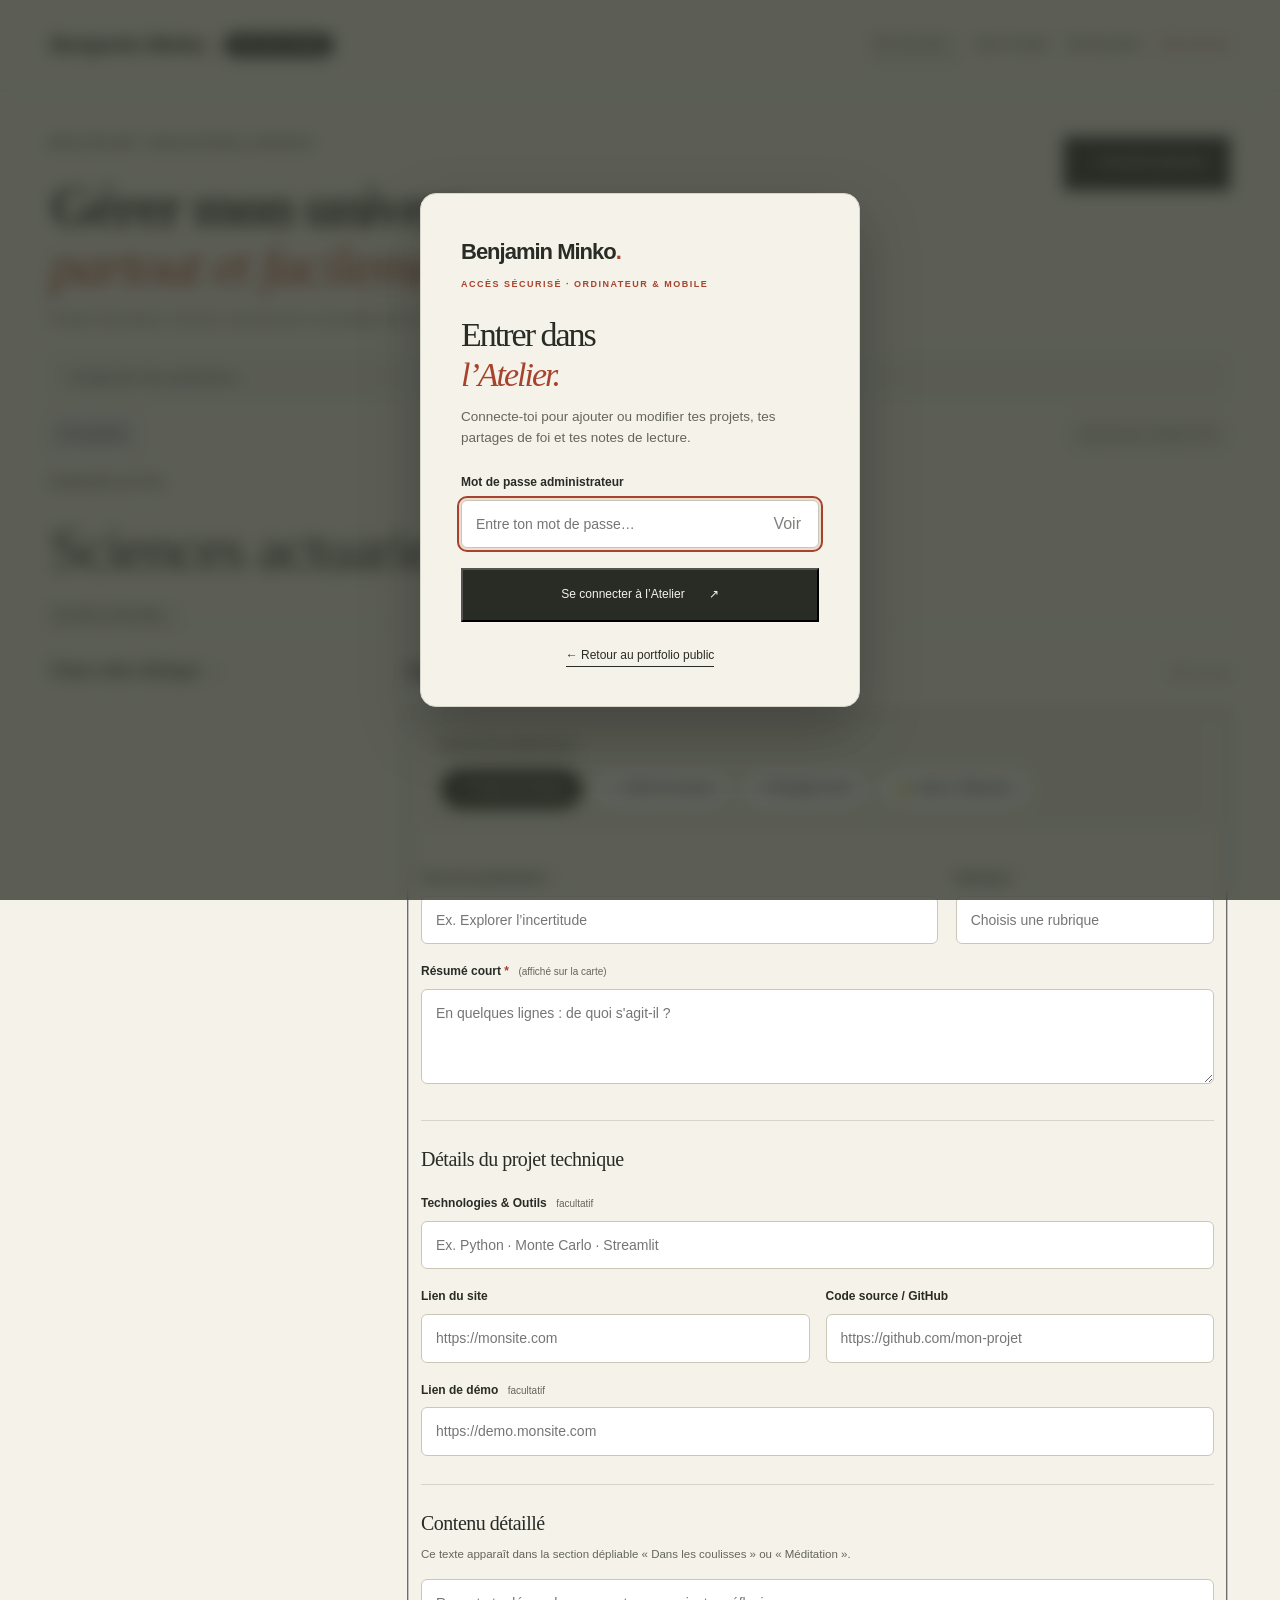
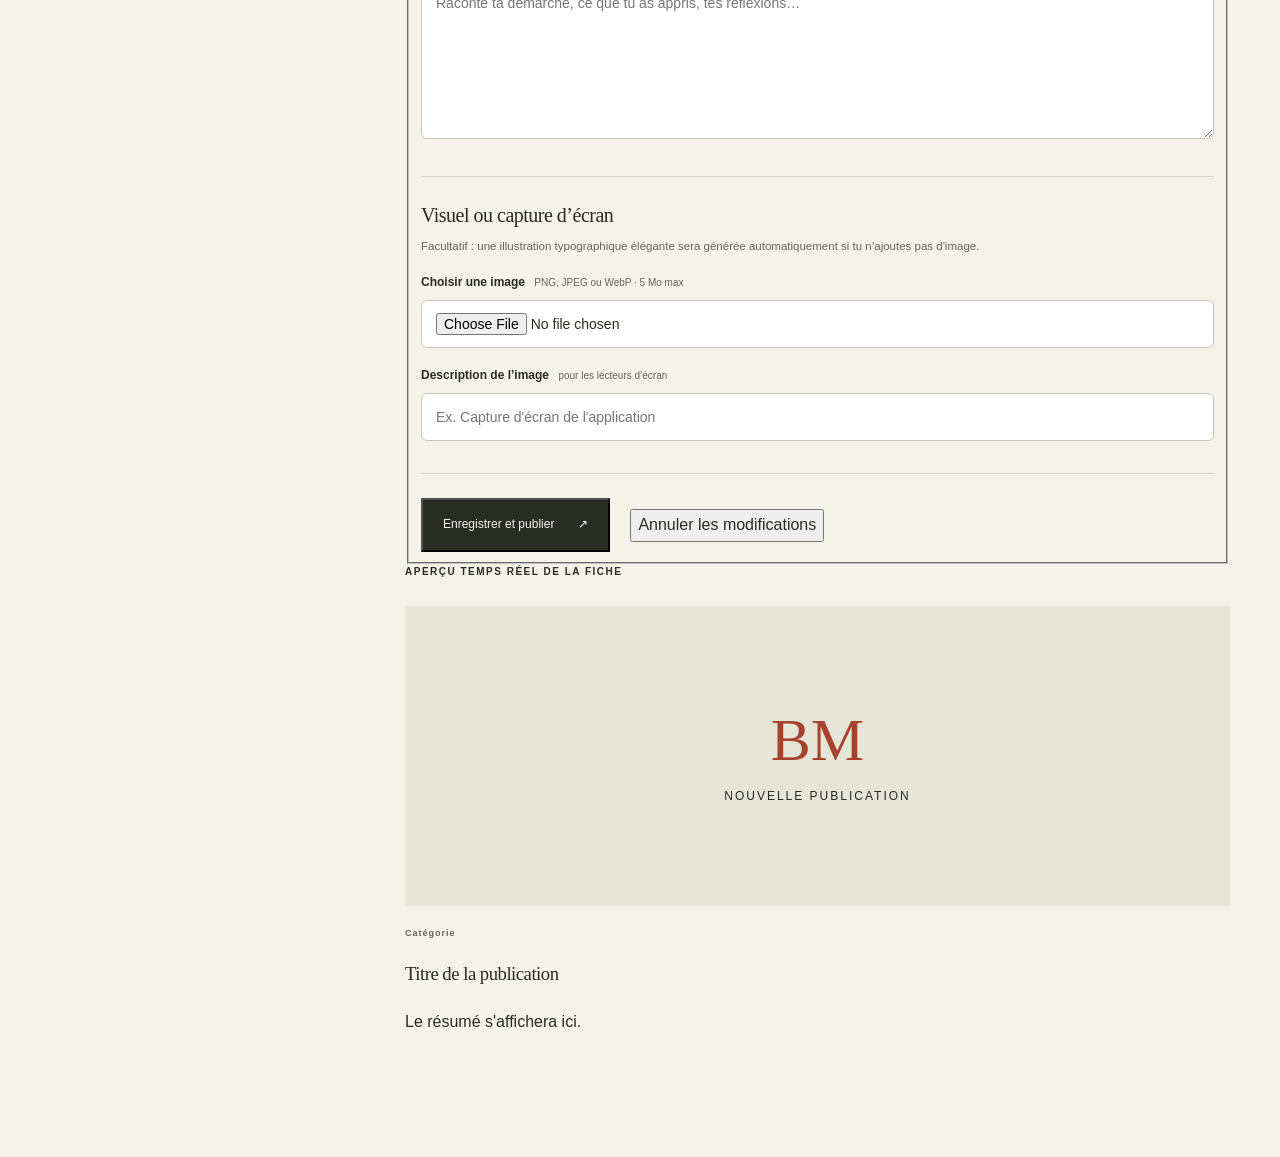
==== commit 2d3aee93: "fix: retablir fidelement les couleurs et la page d'accueil d'origine, suppression du bleu" ====
--- a/admin.html
+++ b/admin.html
@@ -2,289 +2,244 @@
 <html lang="fr">
 <head>
   <meta charset="utf-8">
-  <meta name="viewport" content="width=device-width,initial-scale=1,maximum-scale=1,user-scalable=no">
+  <meta name="viewport" content="width=device-width,initial-scale=1">
   <meta name="robots" content="noindex,nofollow">
-  <meta name="theme-color" content="#f6f3ea">
-  <title>L'Atelier — Gestion des publications — Benjamin Minko</title>
+  <title>L’Atelier — Gestion des publications · Benjamin Minko</title>
   <link rel="icon" href="data:image/svg+xml,%3Csvg xmlns='http://www.w3.org/2000/svg' viewBox='0 0 100 100'%3E%3Crect width='100' height='100' rx='20' fill='%23a7422d'/%3E%3Ctext x='22' y='73' font-size='70' font-family='Georgia' fill='%23f5f2e9'%3Eb%3C/text%3E%3C/svg%3E">
   <link rel="stylesheet" href="styles.css?v=20261013">
   <link rel="stylesheet" href="admin.css?v=20261013">
   <script src="admin.js?v=20261013" defer></script>
 </head>
-<body class="mobile-mode-list">
+<body>
 
   <!-- Écran de connexion sécurisé (Modal / Overlay) -->
   <div id="login-overlay" class="login-overlay" hidden>
     <div class="login-card">
       <div class="login-brand">
-        <a class="brand" href="/">bm<b>.</b></a>
-        <p class="login-sub">ACCÈS ATELIER STUDIO · MOBILE & PC</p>
-      </div>
-      <h2>Entrer dans<br><em>l'Atelier.</em></h2>
-      <p class="login-desc">Connecte-toi pour ajouter ou modifier tes projets, tes partages de foi et tes fiches de lecture.</p>
+        <a class="brand" href="/">Benjamin Minko<b>.</b></a>
+        <p class="login-sub">ACCÈS SÉCURISÉ · ORDINATEUR & MOBILE</p>
+      </div>
+      <h2>Entrer dans<br><em>l’Atelier.</em></h2>
+      <p class="login-desc">Connecte-toi pour ajouter ou modifier tes projets, tes partages de foi et tes notes de lecture.</p>
       
       <form id="login-form">
         <label for="login-password">Mot de passe administrateur</label>
         <div class="password-wrapper">
-          <input type="password" id="login-password" required autocomplete="current-password" placeholder="Entre ton mot de passe...">
-          <button type="button" id="toggle-password" class="toggle-pw" aria-label="Afficher ou masquer le mot de passe">👁</button>
+          <input type="password" id="login-password" required autocomplete="current-password" placeholder="Entre ton mot de passe…">
+          <button type="button" id="toggle-pw-visibility" class="toggle-pw" title="Afficher/masquer">Voir</button>
         </div>
-        <p id="login-error" class="login-error" hidden></p>
-        <div class="dialog-actions" style="margin-top:20px; padding-top:0; border-top:none;">
-          <button type="submit" class="button" style="width:100%;">Déverrouiller l'Atelier ↗</button>
-        </div>
+        <p id="login-error" class="login-error" role="alert" hidden></p>
+        <button type="submit" id="login-btn" class="button full-width">Se connecter à l’Atelier <span aria-hidden="true">↗</span></button>
       </form>
+      <div class="login-footer">
+        <a href="/" class="text-link">← Retour au portfolio public</a>
+      </div>
     </div>
   </div>
 
-  <!-- Barre de navigation supérieure -->
+  <!-- En-tête de l'Atelier -->
   <header class="header">
     <nav class="nav wrap" aria-label="Navigation de gestion">
       <div class="brand-group">
-        <a class="brand" href="/">bm<b>.</b></a>
-        <span class="badge-tag"><span class="live-dot" title="Supabase connecté"></span> Studio</span>
-      </div>
-      
-      <!-- Liens bureau -->
-      <div class="admin-top-links desktop-only">
-        <a class="top-pill-link" href="/" target="_blank" rel="noopener"><span>↗</span> Voir mon site</a>
-        <button type="button" id="open-sync-dialog" class="top-pill-link"><span>⚡</span> Supabase</button>
-        <button type="button" id="open-change-pw" class="top-pill-link"><span>🔑</span> Mot de passe</button>
-        <button type="button" id="logout-btn" class="top-pill-link danger-link"><span>✕</span> Déconnexion</button>
-      </div>
-
-      <!-- Bouton Menu Mobile -->
-      <div class="mobile-only mobile-header-actions">
-        <a class="top-pill-link-mobile" href="/" target="_blank" rel="noopener" title="Voir le site">↗</a>
-        <button type="button" id="mobile-menu-toggle" class="top-pill-link-mobile" aria-label="Menu des options">⚙️</button>
+        <a class="brand" href="/">Benjamin Minko<b>.</b></a>
+        <span class="badge-tag">Atelier Admin</span>
+      </div>
+      <div class="admin-top-links">
+        <a class="text-link" href="/" target="_blank" rel="noopener">Voir mon site ↗</a>
+        <button type="button" id="open-sync-dialog" class="quiet-btn">Sync en ligne</button>
+        <button type="button" id="open-change-pw" class="quiet-btn">Mot de passe</button>
+        <button type="button" id="logout-btn" class="quiet-btn danger-link">Déconnexion</button>
       </div>
     </nav>
-
-    <!-- Menu déroulant options mobile -->
-    <div id="mobile-dropdown-menu" class="mobile-dropdown" hidden>
-      <div class="mobile-dropdown-inner wrap">
-        <button type="button" id="mobile-open-sync" class="mobile-menu-item"><span>⚡</span> État synchronisation Supabase</button>
-        <button type="button" id="mobile-open-pw" class="mobile-menu-item"><span>🔑</span> Modifier le mot de passe</button>
-        <button type="button" id="mobile-logout" class="mobile-menu-item danger"><span>✕</span> Déconnexion</button>
-      </div>
-    </div>
   </header>
 
   <main class="wrap admin-main">
-    <!-- En-tête titre -->
     <div class="admin-heading">
       <div>
-        <p class="eyebrow">MON ATELIER / PUBLICATIONS</p>
-        <h1>Gérer mon univers,<br><em>partout & facilement.</em></h1>
-        <p class="heading-sub">Projets techniques, lectures inspirantes et partages de foi.</p>
-      </div>
-      <button class="button new-post-btn" id="new-project" disabled>＋ Nouvelle publication</button>
-    </div>
-
-    <!-- Message de notification d'état -->
-    <div class="message" id="message" role="status" aria-live="polite">Chargement des publications...</div>
+        <p class="eyebrow">MON ATELIER / PUBLICATIONS & PROJETS</p>
+        <h1>Gérer mon univers,<br><em>partout et facilement.</em></h1>
+        <p class="heading-sub">Projets techniques, lectures, découvertes et partages de foi : tout se publie d’ici.</p>
+      </div>
+      <button class="button" id="new-project" disabled>＋ Nouvelle publication</button>
+    </div>
+
+    <!-- Message de statut -->
+    <div class="message" id="message" role="status" aria-live="polite">Chargement des publications…</div>
     
-    <!-- Barre utilitaires -->
     <div class="utility-bar">
       <button id="reload" class="quiet">Actualiser</button>
-      <button id="undo" class="quiet" hidden>Annuler suppression</button>
-      <span class="mobile-ip-badge" id="mobile-ip-info">📱 Synchronisé Supabase</span>
-    </div>
-
-    <!-- Onglets de rubriques avec défilement horizontal -->
+      <button id="undo" class="quiet" hidden>Annuler la suppression</button>
+      <span class="mobile-ip-badge" id="mobile-ip-info" title="Accessible sur ton mobile en Wi-Fi">Synchronisé · Mobile & PC</span>
+    </div>
+
+    <!-- Navigation des rubriques -->
     <nav id="section-tabs" class="admin-sections" aria-label="Rubriques du portfolio"></nav>
 
     <!-- Contexte de la rubrique courante -->
     <div class="section-context">
-      <div class="section-context-text">
+      <div>
         <p class="eyebrow">RUBRIQUE ACTIVE</p>
-        <h2 id="section-title">Toutes les publications</h2>
-        <p id="section-description">Vue d'ensemble de toutes tes publications dans le portfolio.</p>
-      </div>
-      <a id="view-section" class="text-link" target="_blank" rel="noopener">Consulter la page ↗</a>
-    </div>
-
-    <!-- Sélecteur d'affichage Mobile (Publications vs Écrire) -->
-    <div class="mobile-view-tabs mobile-only" role="tablist" aria-label="Affichage mobile">
-      <button type="button" class="mobile-view-tab active" id="tab-btn-list" role="tab" aria-selected="true">
-        📚 Publications <span class="tab-count-badge" id="mobile-list-count">0</span>
-      </button>
-      <button type="button" class="mobile-view-tab" id="tab-btn-editor" role="tab" aria-selected="false">
-        ✍️ Rédiger
-      </button>
+        <h2 id="section-title">Sciences actuarielles</h2>
+        <p id="section-description"></p>
+      </div>
+      <a id="view-section" class="text-link" target="_blank" rel="noopener">Consulter cette page ↗</a>
     </div>
 
     <!-- Disposition éditeur & liste -->
     <div class="editor-layout">
       <!-- Colonne Liste des publications -->
-      <aside class="project-list-area" id="project-list-area">
+      <aside class="project-list-area">
         <div class="list-header">
-          <h2>Dans cette vue <span id="count">0</span></h2>
-        </div>
-        <div class="list-search-box">
-          <span class="list-search-icon" aria-hidden="true">🔍</span>
-          <input type="search" id="project-search" class="list-search-input" placeholder="Filtrer une publication..." autocomplete="off">
+          <h2>Dans cette rubrique <span id="count">0</span></h2>
         </div>
         <div id="project-list" class="project-list"></div>
       </aside>
 
       <!-- Colonne Formulaire & Prévisualisation -->
-      <section class="edit-area" id="edit-area" aria-labelledby="edit-title">
-        <button type="button" class="quiet mobile-only mobile-back-btn" id="mobile-back-to-list">← Retour aux publications</button>
+      <section class="edit-area" aria-labelledby="edit-title">
         <div class="edit-heading">
           <h2 id="edit-title">Nouvelle publication</h2>
           <span id="save-state">Prêt à écrire</span>
         </div>
 
-        <div class="editor-workspace">
-          <form id="editor">
-            <fieldset id="fields" disabled style="border:none; padding:0; margin:0;">
-              <input type="hidden" id="project-id">
-
-              <!-- Sélecteur de type de publication (2x2 sur mobile) -->
-              <div class="type-selector-block">
-                <label>Format de publication</label>
-                <div class="type-pills" role="radiogroup" aria-label="Type de publication">
-                  <button type="button" class="type-pill active" data-type="projet">💻 Projet</button>
-                  <button type="button" class="type-pill" data-type="lecture">📖 Lecture</button>
-                  <button type="button" class="type-pill" data-type="foi">✝ Foi</button>
-                  <button type="button" class="type-pill" data-type="article">✍ Article</button>
+        <form id="editor">
+          <fieldset id="fields" disabled>
+            <input type="hidden" id="project-id">
+
+            <!-- Sélecteur de type de publication -->
+            <div class="type-selector-block">
+              <label>Format de publication</label>
+              <div class="type-pills" role="radiogroup" aria-label="Type de publication">
+                <button type="button" class="type-pill active" data-type="projet">✦ Projet technique</button>
+                <button type="button" class="type-pill" data-type="lecture">📖 Note de lecture</button>
+                <button type="button" class="type-pill" data-type="foi">✝ Partage de foi</button>
+                <button type="button" class="type-pill" data-type="article">✍ Article / Réflexion</button>
+              </div>
+              <input type="hidden" id="type" name="type" value="projet">
+            </div>
+
+            <!-- Titre et Rubrique -->
+            <div class="form-row">
+              <div class="flex-2">
+                <label for="title">Titre de la publication <span>*</span></label>
+                <input id="title" name="title" maxlength="150" required placeholder="Ex. Explorer l’incertitude">
+              </div>
+              <div class="flex-1">
+                <label for="category">Rubrique <span>*</span></label>
+                <input id="category" name="category" list="categories" maxlength="50" required placeholder="Choisis une rubrique">
+                <datalist id="categories">
+                  <option value="Actuariat & data">
+                  <option value="Web">
+                  <option value="IA">
+                  <option value="Lectures">
+                  <option value="Foi">
+                </datalist>
+              </div>
+            </div>
+
+            <!-- Résumé / Description -->
+            <label for="description">Résumé court <span>*</span> <small>(affiché sur la carte)</small></label>
+            <textarea id="description" name="description" rows="3" maxlength="800" required placeholder="En quelques lignes : de quoi s'agit-il ?"></textarea>
+
+            <!-- CHAMPS SPÉCIFIQUES : PROJET -->
+            <div id="fields-projet" class="type-fields-group">
+              <div class="field-section">
+                <h3>Détails du projet technique</h3>
+                <label for="technologies">Technologies & Outils <small>facultatif</small></label>
+                <input id="technologies" name="technologies" maxlength="200" placeholder="Ex. Python · Monte Carlo · Streamlit">
+                
+                <div class="two-fields">
+                  <div>
+                    <label for="site">Lien du site</label>
+                    <input id="site" name="site" type="url" maxlength="2000" placeholder="https://monsite.com">
+                  </div>
+                  <div>
+                    <label for="github">Code source / GitHub</label>
+                    <input id="github" name="github" type="url" maxlength="2000" placeholder="https://github.com/mon-projet">
+                  </div>
                 </div>
-                <input type="hidden" id="type" name="type" value="projet">
-              </div>
-
-              <!-- Champs communs essentiels -->
-              <div class="form-row">
-                <div class="flex-2">
-                  <label for="title">Titre de la publication <span>*</span></label>
-                  <input id="title" name="title" required maxlength="150" placeholder="Ex. Worship, Explorer l'incertitude...">
+                <label for="demo">Lien de démo <small>facultatif</small></label>
+                <input id="demo" name="demo" type="url" maxlength="2000" placeholder="https://demo.monsite.com">
+              </div>
+            </div>
+
+            <!-- CHAMPS SPÉCIFIQUES : LECTURE -->
+            <div id="fields-lecture" class="type-fields-group" hidden>
+              <div class="field-section">
+                <h3>Fiche de lecture</h3>
+                <div class="two-fields">
+                  <div>
+                    <label for="bookTitle">Titre du livre</label>
+                    <input id="bookTitle" name="bookTitle" maxlength="200" placeholder="Ex. L’Homme qui voulait être heureux">
+                  </div>
+                  <div>
+                    <label for="author">Auteur</label>
+                    <input id="author" name="author" maxlength="150" placeholder="Ex. Laurent Gounelle">
+                  </div>
                 </div>
-                <div class="flex-1">
-                  <label for="category">Rubrique <span>*</span></label>
-                  <input id="category" name="category" list="categories" required maxlength="50" placeholder="Ex. Foi, Actuariat & data...">
-                  <datalist id="categories"></datalist>
-                </div>
-              </div>
-
-              <label for="description">Résumé d'introduction <span>*</span></label>
-              <textarea id="description" name="description" rows="2" required maxlength="800" placeholder="Présentation claire qui donne envie de découvrir..."></textarea>
-
-              <!-- CHAMPS SPÉCIFIQUES : PROJET -->
-              <div id="fields-projet" class="type-fields-group">
-                <div class="field-section">
-                  <h3>Détails du projet technique</h3>
-                  <label for="technologies">Technologies ou mots-clés</label>
-                  <input id="technologies" name="technologies" maxlength="200" placeholder="Ex. Python · Calcul stochastique · APIs">
-
-                  <div class="two-fields">
-                    <div>
-                      <label for="site">Lien vers le site <small>facultatif</small></label>
-                      <input id="site" name="site" type="url" maxlength="2000" placeholder="https://mon-projet.com">
-                    </div>
-                    <div>
-                      <label for="github">Code source GitHub <small>facultatif</small></label>
-                      <input id="github" name="github" type="url" maxlength="2000" placeholder="https://github.com/mon-projet">
-                    </div>
-                  </div>
-                  <label for="demo">Lien de démonstration <small>facultatif</small></label>
-                  <input id="demo" name="demo" type="url" maxlength="2000" placeholder="https://demo.monsite.com">
-                </div>
-              </div>
-
-              <!-- CHAMPS SPÉCIFIQUES : LECTURE -->
-              <div id="fields-lecture" class="type-fields-group" hidden>
-                <div class="field-section">
-                  <h3>Fiche de lecture</h3>
-                  <div class="two-fields">
-                    <div>
-                      <label for="bookTitle">Titre du livre</label>
-                      <input id="bookTitle" name="bookTitle" maxlength="200" placeholder="Ex. L'Homme qui voulait être heureux">
-                    </div>
-                    <div>
-                      <label for="author">Auteur</label>
-                      <input id="author" name="author" maxlength="150" placeholder="Ex. Laurent Gounelle">
-                    </div>
-                  </div>
-                  <label for="quote">Citation marquante <small>facultatif</small></label>
-                  <textarea id="quote" name="quote" rows="2" maxlength="1200" placeholder="« La citation ou l'idée forte du livre... »"></textarea>
-                </div>
-              </div>
-
-              <!-- CHAMPS SPÉCIFIQUES : FOI & BIBLE -->
-              <div id="fields-foi" class="type-fields-group" hidden>
-                <div class="field-section">
-                  <h3>Méditation & Foi</h3>
-                  <label for="bibleRef">Référence biblique</label>
-                  <input id="bibleRef" name="bibleRef" maxlength="150" placeholder="Ex. Jean 15:5 ou Psaumes 23:1-3">
-                  <label for="verseText">Texte du verset ou passage</label>
-                  <textarea id="verseText" name="verseText" rows="3" maxlength="1500" placeholder="« Je suis le cep, vous êtes les sarments... »"></textarea>
-                </div>
-              </div>
-
-              <!-- Contenu complet / Coulisses (commun) -->
+                <label for="quote">Citation marquante <small>facultatif</small></label>
+                <textarea id="quote" name="quote" rows="2" maxlength="1200" placeholder="« La citation ou l'idée forte du livre qui t'a interpellé… »"></textarea>
+              </div>
+            </div>
+
+            <!-- CHAMPS SPÉCIFIQUES : FOI & BIBLE -->
+            <div id="fields-foi" class="type-fields-group" hidden>
               <div class="field-section">
-                <h3 id="details-heading">Contenu détaillé</h3>
-                <p class="field-help" id="details-help">Ce texte apparaît dans la section dépliable « Dans les coulisses » ou « Méditation ».</p>
-                <textarea id="details" name="details" rows="5" maxlength="8000" placeholder="Raconte ta démarche, ce que tu as appris, tes réflexions..."></textarea>
-              </div>
-
-              <!-- Image / Visuel (commun) -->
-              <div class="field-section">
-                <h3>Visuel ou capture d'écran</h3>
-                <p class="field-help">Facultatif : illustration automatique si tu n'ajoutes pas d'image.</p>
-                
-                <div class="upload-dropzone" id="dropzone">
-                  <span class="upload-icon" aria-hidden="true">🖼️</span>
-                  <label for="image-file" class="upload-label">
-                    <span class="upload-cta">Choisir une photo</span> ou glisser ici
-                  </label>
-                  <p class="upload-hint">PNG, JPEG ou WebP jusqu'à 5 Mo</p>
-                  <input id="image-file" type="file" accept="image/png,image/jpeg,image/webp" style="display:none;">
-                  <div class="upload-actions">
-                    <button class="btn-card-action delete" id="remove-image" type="button" hidden>✕ Retirer l'image</button>
-                  </div>
-                </div>
-
-                <label for="imageAlt" style="margin-top:16px;">Description de l'image <small>accessibilité</small></label>
-                <input id="imageAlt" name="imageAlt" maxlength="200" placeholder="Ex. Photo Worship">
-              </div>
-
-              <!-- Boutons de soumission desktop -->
-              <div class="form-actions desktop-actions">
-                <button class="button primary-save" type="submit" id="save">Enregistrer et publier <span aria-hidden="true">↗</span></button>
-                <button class="quiet" type="button" id="cancel">Annuler les modifications</button>
-              </div>
-            </fieldset>
-          </form>
-
-          <!-- Aperçu dynamique en direct -->
-          <section class="preview-section" aria-labelledby="preview-title">
-            <p class="eyebrow" id="preview-title">APERÇU TEMPS RÉEL DE LA FICHE</p>
-            <div class="preview-card" id="preview-container">
-              <div class="project-art project-placeholder" id="preview-placeholder" aria-hidden="true" style="height:220px;">
-                <strong>BM</strong>
-                <span>NOUVELLE PUBLICATION</span>
-              </div>
-              <img id="preview-image" class="project-image" alt="" hidden>
-              <div class="preview-content">
-                <p class="project-meta" id="preview-category">Catégorie</p>
-                <h3 id="preview-name">Titre de la publication</h3>
-                <div id="preview-extra"></div>
-                <p id="preview-description">Le résumé s'affichera ici.</p>
-                <div class="project-links" id="preview-links"></div>
-              </div>
-            </div>
-          </section>
-        </div>
+                <h3>Méditation & Foi</h3>
+                <label for="bibleRef">Référence biblique</label>
+                <input id="bibleRef" name="bibleRef" maxlength="150" placeholder="Ex. Jean 15:5 ou Psaumes 23:1-3">
+                <label for="verseText">Texte du verset ou passage</label>
+                <textarea id="verseText" name="verseText" rows="3" maxlength="1500" placeholder="« Je suis le cep, vous êtes les sarments… »"></textarea>
+              </div>
+            </div>
+
+            <!-- Contenu complet / Coulisses (commun) -->
+            <div class="field-section">
+              <h3 id="details-heading">Contenu détaillé</h3>
+              <p class="field-help" id="details-help">Ce texte apparaît dans la section dépliable « Dans les coulisses » ou « Méditation ».</p>
+              <textarea id="details" name="details" rows="6" maxlength="8000" placeholder="Raconte ta démarche, ce que tu as appris, tes réflexions…"></textarea>
+            </div>
+
+            <!-- Image / Visuel (commun) -->
+            <div class="field-section">
+              <h3>Visuel ou capture d’écran</h3>
+              <p class="field-help">Facultatif : une illustration typographique élégante sera générée automatiquement si tu n’ajoutes pas d'image.</p>
+              <label for="image-file">Choisir une image <small>PNG, JPEG ou WebP · 5 Mo max</small></label>
+              <input id="image-file" type="file" accept="image/png,image/jpeg,image/webp">
+              <button class="quiet" id="remove-image" type="button" hidden>Retirer l’image sélectionnée</button>
+              <label for="imageAlt">Description de l’image <small>pour les lecteurs d’écran</small></label>
+              <input id="imageAlt" name="imageAlt" maxlength="200" placeholder="Ex. Capture d'écran de l'application">
+            </div>
+
+            <!-- Boutons de soumission -->
+            <div class="form-actions">
+              <button class="button" type="submit" id="save">Enregistrer et publier <span aria-hidden="true">↗</span></button>
+              <button class="quiet" type="button" id="cancel">Annuler les modifications</button>
+            </div>
+          </fieldset>
+        </form>
+
+        <!-- Aperçu dynamique en direct -->
+        <section class="preview-section" aria-labelledby="preview-title">
+          <p class="eyebrow" id="preview-title">APERÇU TEMPS RÉEL DE LA FICHE</p>
+          <div class="preview-card" id="preview-container">
+            <div class="project-art project-placeholder" id="preview-placeholder" aria-hidden="true">
+              <strong>BM</strong>
+              <span>NOUVELLE PUBLICATION</span>
+            </div>
+            <img id="preview-image" class="project-image" alt="" hidden>
+            <div class="preview-content">
+              <p class="project-meta" id="preview-category">Catégorie</p>
+              <h3 id="preview-name">Titre de la publication</h3>
+              <div id="preview-extra"></div>
+              <p id="preview-description">Le résumé s'affichera ici.</p>
+              <div class="project-links" id="preview-links"></div>
+            </div>
+          </div>
+        </section>
       </section>
     </div>
   </main>
-
-  <!-- Barre d'action mobile fixe en bas de l'écran (Sticky Bottom Bar) -->
-  <div class="mobile-sticky-bottom mobile-only" id="mobile-sticky-bar">
-    <button type="button" class="button primary-save mobile-save-btn" id="mobile-save-trigger">Enregistrer ↗</button>
-    <button type="button" class="quiet mobile-cancel-btn" id="mobile-cancel-trigger">Annuler</button>
-  </div>
 
   <!-- Boîte de dialogue : Confirmation de suppression -->
   <dialog id="delete-dialog" aria-labelledby="delete-title">
@@ -314,21 +269,23 @@
     </form>
   </dialog>
 
-  <!-- Boîte de dialogue : Synchronisation Supabase -->
+  <!-- Boite de dialogue : Synchronisation en ligne (Vercel & GitHub) -->
+    <!-- Boite de dialogue : Synchronisation en ligne (Supabase) -->
+    <!-- Bo?te de dialogue : Synchronisation en ligne (Supabase) -->
   <dialog id="sync-dialog" aria-labelledby="sync-title">
-    <h2 id="sync-title">⚡ Connecté à Supabase</h2>
-    <p>Ton Atelier de gestion est directement branché sur ta base PostgreSQL <strong>Supabase</strong> :</p>
+    <h2 id="sync-title">&#x1F7E2; Connect&eacute; &agrave; Supabase</h2>
+    <p>Ton Atelier de gestion est maintenant directement reli&eacute; &agrave; ta base de donn&eacute;es <strong>Supabase</strong> :</p>
     <div class="sync-options-guide">
       <div class="sync-option-box">
-        <strong>⚡ Synchronisation en direct</strong>
+        <strong>&#x26A1; Synchronisation instantan&eacute;e</strong>
         <p style="margin:6px 0;">Projet Supabase : <code>yvrtpioalszmefypdfsy</code></p>
-        <p>Chaque ajout ou modification depuis ton smartphone est sauvegardé instantanément.</p>
-        <p style="margin-top:6px;"><small style="color:var(--admin-green); font-weight:600;">✓ Table <code>projects</code> active &nbsp;·&nbsp; ✓ Stockage <code>portfolio-media</code> actif</small></p>
+        <p>Chaque ajout, modification ou suppression depuis ton smartphone est enregistr&eacute; en temps r&eacute;el dans ta base PostgreSQL.</p>
+        <p style="margin-top:6px;"><small style="color:var(--accent);">&#x2713; Table <code>projects</code> active &nbsp;&middot;&nbsp; &#x2713; Stockage <code>portfolio-media</code> actif</small></p>
       </div>
       <div class="sync-option-box">
-        <strong>📱 Accès nomade depuis ton smartphone</strong>
-        <p>Tu peux publier et administrer ton contenu partout, à tout moment.</p>
-        <p>Les visiteurs voient tes nouveautés en temps réel dès leur enregistrement.</p>
+        <strong>&#x2601;&#xFE0F; Acc&egrave;s s&eacute;curis&eacute; depuis ton mobile</strong>
+        <p>Les fonctions serveur de ton portfolio sont branch&eacute;es sur Supabase.</p>
+        <p>Tu n'as besoin que de ton mot de passe administrateur pour tout g&eacute;rer depuis ton smartphone.</p>
       </div>
     </div>
     <div class="dialog-actions">
@@ -336,4 +293,4 @@
     </div>
   </dialog>
 </body>
-</html>
+</html>
--- a/admin.css
+++ b/admin.css
@@ -1,1353 +1,66 @@
+
+/* Focus accessible et propre (aucun contour bleu par défaut de navigateur) */
+a:focus-visible,
+button:focus-visible,
+input:focus-visible,
+textarea:focus-visible,
+select:focus-visible {
+  outline: 2px solid var(--accent) !important;
+  outline-offset: 2px;
+}
+
 /* ==========================================================================
-   L'Atelier d'Édition — Benjamin Minko
-   Design Studio & Interface d'Administration Moderne (Mobile-First & Desktop)
+   L'Atelier — Styles d'administration (PC & Mobile First)
    ========================================================================== */
 
-:root {
-  --admin-bg: #f6f3ea;
-  --admin-card: #ffffff;
-  --admin-card-hover: #fdfcf9;
-  --admin-surface-muted: #ece7da;
-  --admin-surface-soft: #f4efe4;
-  --admin-line: #dcd7ca;
-  --admin-line-subtle: #eae6db;
-  --admin-ink: #1f221b;
-  --admin-ink-sub: #45493e;
-  --admin-muted: #6b6f63;
-  --admin-accent: #a7422d;
-  --admin-accent-dark: #8c3422;
-  --admin-accent-glow: rgba(167, 66, 45, 0.16);
-  --admin-green: #3b6637;
-  --admin-green-bg: #eaf3e8;
-  --admin-green-line: #c5dfc1;
-  --admin-danger: #b33924;
-  --admin-danger-bg: #fdf2f0;
-  --admin-danger-line: #f4c8c2;
-  
-  --radius-xs: 6px;
-  --radius-sm: 8px;
-  --radius-md: 12px;
-  --radius-lg: 16px;
-  --radius-xl: 22px;
-  --radius-pill: 9999px;
-
-  --shadow-xs: 0 1px 2px rgba(31, 34, 27, 0.04);
-  --shadow-sm: 0 2px 6px rgba(31, 34, 27, 0.05), 0 1px 2px rgba(31, 34, 27, 0.03);
-  --shadow-md: 0 6px 18px rgba(31, 34, 27, 0.07), 0 2px 4px rgba(31, 34, 27, 0.04);
-  --shadow-lg: 0 16px 36px rgba(31, 34, 27, 0.09), 0 4px 10px rgba(31, 34, 27, 0.04);
-  --shadow-hover: 0 10px 28px rgba(31, 34, 27, 0.11), 0 3px 8px rgba(31, 34, 27, 0.05);
-
-  --ease-spring: cubic-bezier(0.16, 1, 0.3, 1);
-  --ease-out: cubic-bezier(0.2, 0, 0, 1);
-}
-
-html, body {
-  width: 100%;
-  max-width: 100%;
-  overflow-x: hidden;
-  box-sizing: border-box;
-}
-
-*, *::before, *::after {
-  box-sizing: border-box;
-}
-
-body {
-  background-color: var(--admin-bg);
-  color: var(--admin-ink);
-  min-height: 100vh;
-  margin: 0;
-  font-family: var(--sans);
-  -webkit-font-smoothing: antialiased;
-}
-
-.wrap {
-  width: 100% !important;
-  max-width: 1200px !important;
-  padding-inline: 16px !important;
-  margin-inline: auto !important;
-  box-sizing: border-box !important;
-}
-
-/* ==========================================================================
-   Animations globales
-   ========================================================================== */
-@keyframes fadeIn {
-  from { opacity: 0; }
-  to { opacity: 1; }
-}
-
-@keyframes springPop {
-  0% { opacity: 0; transform: scale(0.94) translateY(14px); }
-  100% { opacity: 1; transform: scale(1) translateY(0); }
-}
-
-@keyframes slideDownToast {
-  0% { opacity: 0; transform: translateY(-8px); }
-  100% { opacity: 1; transform: translateY(0); }
-}
-
-@keyframes pulseLive {
-  0%, 100% { opacity: 1; transform: scale(1); }
-  50% { opacity: 0.55; transform: scale(1.15); }
-}
-
-@keyframes cardEntrance {
-  from { opacity: 0; transform: translateY(8px); }
-  to { opacity: 1; transform: translateY(0); }
-}
-
-@keyframes fieldFade {
-  from { opacity: 0; transform: translateY(4px); }
-  to { opacity: 1; transform: translateY(0); }
-}
-
-/* ==========================================================================
-   Barre de navigation principale (Header)
-   ========================================================================== */
-.header {
-  position: sticky;
-  top: 0;
-  z-index: 100;
-  background: rgba(246, 243, 234, 0.92);
-  backdrop-filter: blur(14px);
-  -webkit-backdrop-filter: blur(14px);
-  border-bottom: 1px solid var(--admin-line);
-  transition: all 0.25s var(--ease-out);
-}
-
-.header .nav {
-  display: flex;
-  align-items: center;
-  justify-content: space-between;
-  min-height: 64px;
-  gap: 16px;
-}
-
-.brand-group {
-  display: flex;
-  align-items: center;
-  gap: 12px;
-}
-
-.brand-group .brand {
-  font-family: var(--serif);
-  font-size: 26px;
-  font-weight: 700;
-  letter-spacing: -0.5px;
-  color: var(--admin-ink);
-  text-decoration: none;
-}
-
-.brand-group .brand b {
-  color: var(--admin-accent);
-}
-
-.badge-tag {
-  display: inline-flex;
-  align-items: center;
-  gap: 6px;
-  font-size: 11px;
-  font-weight: 600;
-  letter-spacing: 0.5px;
-  padding: 4px 10px;
-  border-radius: var(--radius-pill);
-  background: #272a23;
-  color: #faf8f2;
-  box-shadow: var(--shadow-xs);
-}
-
-.live-dot {
-  width: 7px;
-  height: 7px;
-  border-radius: 50%;
-  background: #4ade80;
-  box-shadow: 0 0 8px #4ade80;
-  display: inline-block;
-  animation: pulseLive 2s infinite ease-in-out;
-}
-
-.admin-top-links {
-  display: flex;
-  align-items: center;
-  gap: 8px;
-}
-
-.top-pill-link {
-  display: inline-flex;
-  align-items: center;
-  gap: 6px;
-  background: var(--admin-card);
-  border: 1px solid var(--admin-line);
-  color: var(--admin-ink);
-  font-size: 12.5px;
-  font-weight: 500;
-  padding: 7px 14px;
-  border-radius: var(--radius-pill);
-  cursor: pointer;
-  transition: all 0.2s var(--ease-spring);
-  box-shadow: var(--shadow-xs);
-  text-decoration: none;
-  white-space: nowrap;
-}
-
-.top-pill-link:hover {
-  background: #ffffff;
-  border-color: #b5b1a3;
-  color: var(--admin-accent);
-  transform: translateY(-1px);
-  box-shadow: var(--shadow-sm);
-}
-
-.top-pill-link.danger-link {
-  color: var(--admin-danger);
-}
-
-/* Actions Header Mobile */
-.mobile-header-actions {
-  display: flex;
-  align-items: center;
-  gap: 8px;
-}
-
-.top-pill-link-mobile {
-  display: inline-flex;
-  align-items: center;
-  justify-content: center;
-  width: 36px;
-  height: 36px;
-  background: var(--admin-card);
-  border: 1px solid var(--admin-line);
-  border-radius: 50%;
-  font-size: 14px;
-  color: var(--admin-ink);
-  text-decoration: none;
-  cursor: pointer;
-  box-shadow: var(--shadow-xs);
-  transition: all 0.2s var(--ease-spring);
-}
-
-.top-pill-link-mobile:active {
-  transform: scale(0.94);
-  background: var(--admin-surface-muted);
-}
-
-/* Menu Déroulant Mobile */
-.mobile-dropdown {
-  background: #ffffff;
-  border-bottom: 1px solid var(--admin-line);
-  box-shadow: var(--shadow-md);
-  animation: slideDownToast 0.2s var(--ease-spring);
-}
-
-.mobile-dropdown-inner {
-  display: flex;
-  flex-direction: column;
-  gap: 8px;
-  padding-block: 14px;
-}
-
-.mobile-menu-item {
-  display: flex;
-  align-items: center;
-  gap: 10px;
-  background: var(--admin-surface-soft);
-  border: 1px solid var(--admin-line-subtle);
-  border-radius: var(--radius-sm);
-  padding: 12px 14px;
-  font-size: 13.5px;
-  font-weight: 500;
-  color: var(--admin-ink);
-  text-align: left;
-  cursor: pointer;
-  width: 100%;
-}
-
-.mobile-menu-item.danger {
-  color: var(--admin-danger);
-  background: var(--admin-danger-bg);
-  border-color: var(--admin-danger-line);
-}
-
-/* ==========================================================================
-   Boutons d'action (Système tactile)
-   ========================================================================== */
-.button, button.button {
-  display: inline-flex;
-  align-items: center;
-  justify-content: center;
-  gap: 8px;
-  background: linear-gradient(180deg, #2e3229 0%, #1c1e18 100%);
-  color: #fcfbf8;
-  border: 1px solid rgba(255, 255, 255, 0.12);
-  border-radius: var(--radius-pill);
-  padding: 11px 22px;
-  font-family: var(--sans);
-  font-size: 13.5px;
-  font-weight: 600;
-  letter-spacing: 0.2px;
-  cursor: pointer;
-  box-shadow: var(--shadow-sm);
-  transition: all 0.22s var(--ease-spring);
-  text-decoration: none;
-  position: relative;
-  overflow: hidden;
-  touch-action: manipulation;
-}
-
-.button:hover:not(:disabled) {
-  background: linear-gradient(180deg, #3a3e34 0%, #252820 100%);
-  transform: translateY(-2px);
-  box-shadow: var(--shadow-hover);
-  color: #ffffff;
-}
-
-.button:active:not(:disabled) {
-  transform: translateY(0.5px) scale(0.98);
-  box-shadow: var(--shadow-xs);
-}
-
-.button:disabled {
-  opacity: 0.55;
-  cursor: not-allowed;
-  transform: none !important;
-  box-shadow: none !important;
-}
-
-/* Bouton principal terracotta (Enregistrer) */
-.button.primary-save, #save {
-  background: linear-gradient(180deg, #b94b34 0%, #9a3a25 100%) !important;
-  color: #ffffff !important;
-  border: 1px solid rgba(255, 255, 255, 0.2) !important;
-  box-shadow: 0 4px 14px rgba(167, 66, 45, 0.28) !important;
-  padding: 13px 26px !important;
-  font-size: 14px !important;
-}
-
-.button.primary-save:hover:not(:disabled), #save:hover:not(:disabled) {
-  background: linear-gradient(180deg, #c7533b 0%, #a7412b 100%) !important;
-  transform: translateY(-2px) !important;
-  box-shadow: 0 8px 24px rgba(167, 66, 45, 0.38) !important;
-}
-
-.button.primary-save:active:not(:disabled), #save:active:not(:disabled) {
-  transform: translateY(0.5px) scale(0.98) !important;
-}
-
-/* Boutons secondaires & discrets */
-.quiet, button.quiet {
-  display: inline-flex;
-  align-items: center;
-  justify-content: center;
-  gap: 6px;
-  background: var(--admin-card);
-  border: 1px solid var(--admin-line);
-  color: var(--admin-ink-sub);
-  border-radius: var(--radius-pill);
-  padding: 9px 18px;
-  font-size: 13px;
-  font-weight: 500;
-  cursor: pointer;
-  transition: all 0.2s var(--ease-spring);
-  box-shadow: var(--shadow-xs);
-  touch-action: manipulation;
-}
-
-.quiet:hover:not(:disabled) {
-  background: #ffffff;
-  border-color: #b5b1a3;
-  color: var(--admin-ink);
-  transform: translateY(-1.5px);
-  box-shadow: var(--shadow-sm);
-}
-
-.quiet:active:not(:disabled) {
-  transform: translateY(0.5px) scale(0.98);
-}
-
-/* Bouton danger */
-.button.danger {
-  background: var(--admin-danger-bg) !important;
-  color: var(--admin-danger) !important;
-  border: 1px solid var(--admin-danger-line) !important;
-  box-shadow: var(--shadow-xs) !important;
-}
-
-.button.danger:hover:not(:disabled) {
-  background: var(--admin-danger) !important;
-  color: #ffffff !important;
-  border-color: var(--admin-danger) !important;
-  box-shadow: 0 6px 18px rgba(179, 57, 36, 0.3) !important;
-}
-
-/* ==========================================================================
-   En-tête de page & Titre
-   ========================================================================== */
-.admin-main {
-  padding-block: 28px 80px;
-}
-
-.admin-heading {
-  display: flex;
-  align-items: flex-end;
-  justify-content: space-between;
-  gap: 20px;
-  margin-bottom: 20px;
-}
-
-.admin-heading .eyebrow {
-  font-size: 11px;
-  letter-spacing: 1.5px;
-  font-weight: 700;
-  color: var(--admin-accent);
-  margin: 0 0 6px;
-}
-
-.admin-heading h1 {
-  font-family: var(--serif);
-  font-size: clamp(26px, 4.5vw, 44px);
-  line-height: 1.15;
-  letter-spacing: -1px;
-  margin: 0 0 8px;
-}
-
-.admin-heading h1 em {
-  font-style: italic;
-  font-weight: 400;
-  color: var(--admin-accent);
-}
-
-.heading-sub {
-  font-size: 14px;
-  color: var(--admin-muted);
-  max-width: 580px;
-  margin: 0;
-  line-height: 1.5;
-}
-
-/* Message / Toast d'état */
-.message {
-  padding: 12px 18px;
-  border-radius: var(--radius-md);
-  background: var(--admin-surface-muted);
-  border: 1px solid var(--admin-line);
-  color: var(--admin-ink-sub);
-  font-size: 13px;
-  font-weight: 500;
-  display: flex;
-  align-items: center;
-  gap: 10px;
-  margin-bottom: 18px;
-  box-shadow: var(--shadow-xs);
-  animation: slideDownToast 0.25s var(--ease-spring);
-}
-
-.message::before {
-  content: "✦";
-  font-size: 14px;
-  color: var(--admin-accent);
-}
-
-.message.success {
-  background: var(--admin-green-bg);
-  color: var(--admin-green);
-  border-color: var(--admin-green-line);
-}
-.message.success::before {
-  content: "✓";
-  color: var(--admin-green);
-  font-weight: 700;
-}
-
-.message.error {
-  background: var(--admin-danger-bg);
-  color: var(--admin-danger);
-  border-color: var(--admin-danger-line);
-}
-.message.error::before {
-  content: "⚠";
-  color: var(--admin-danger);
-  font-weight: 700;
-}
-
-/* Barre utilitaires */
-.utility-bar {
-  display: flex;
-  align-items: center;
-  gap: 10px;
-  margin-bottom: 20px;
-  flex-wrap: wrap;
-}
-
-.mobile-ip-badge {
-  margin-left: auto;
-  font-size: 12px;
-  background: var(--admin-surface-muted);
-  border: 1px solid var(--admin-line);
-  padding: 6px 12px;
-  border-radius: var(--radius-pill);
-  color: var(--admin-ink-sub);
-  display: inline-flex;
-  align-items: center;
-  gap: 6px;
-  font-weight: 500;
-}
-
-/* ==========================================================================
-   Navigation des rubriques (Carousel pills)
-   ========================================================================== */
-.admin-sections {
-  display: flex;
-  gap: 6px;
-  padding: 5px;
-  background: #ebe6d9;
-  border-radius: var(--radius-pill);
-  overflow-x: auto;
-  scrollbar-width: none;
-  -webkit-overflow-scrolling: touch;
-  margin-bottom: 20px;
-  border: 1px solid var(--admin-line);
-  box-shadow: inset 0 1px 3px rgba(31, 34, 27, 0.05);
-}
-
-.admin-sections::-webkit-scrollbar {
-  display: none;
-}
-
-.section-tab {
-  display: inline-flex;
-  align-items: center;
-  gap: 8px;
-  padding: 7px 16px;
-  border-radius: var(--radius-pill);
-  background: transparent;
-  border: none;
-  font-family: var(--sans);
-  font-size: 12.5px;
-  font-weight: 500;
-  color: var(--admin-ink-sub);
-  cursor: pointer;
-  white-space: nowrap;
-  flex-shrink: 0;
-  transition: all 0.2s var(--ease-spring);
-}
-
-.section-tab:hover {
-  background: rgba(255, 255, 255, 0.6);
-  color: var(--admin-ink);
-}
-
-.section-tab[aria-pressed="true"] {
-  background: #ffffff;
-  color: var(--admin-ink);
-  font-weight: 600;
-  box-shadow: 0 2px 8px rgba(31, 34, 27, 0.08);
-}
-
-.section-tab span:last-child {
-  display: inline-flex;
-  align-items: center;
-  justify-content: center;
-  min-width: 18px;
-  height: 18px;
-  padding-inline: 5px;
-  border-radius: 9px;
-  font-size: 10.5px;
-  font-weight: 600;
-  background: rgba(31, 34, 27, 0.08);
-  color: var(--admin-ink);
-}
-
-.section-tab[aria-pressed="true"] span:last-child {
-  background: var(--admin-ink);
-  color: #ffffff;
-}
-
-/* Contexte de la rubrique courante */
-.section-context {
-  display: flex;
-  align-items: center;
-  justify-content: space-between;
-  gap: 16px;
-  background: var(--admin-card);
-  border: 1px solid var(--admin-line);
-  border-radius: var(--radius-md);
-  padding: 16px 20px;
-  margin-bottom: 24px;
-  box-shadow: var(--shadow-xs);
-}
-
-.section-context-text {
-  flex: 1;
-  min-width: 0;
-}
-
-.section-context .eyebrow {
-  font-size: 10px;
-  letter-spacing: 1.2px;
-  font-weight: 700;
-  color: var(--admin-accent);
-  margin: 0 0 3px !important;
-}
-
-.section-context h2 {
-  font-family: var(--serif);
-  font-size: 20px !important;
-  line-height: 1.2 !important;
-  margin: 0 0 3px !important;
-  color: var(--admin-ink);
-  letter-spacing: -0.5px;
-}
-
-.section-context p {
-  font-size: 12.5px;
-  color: var(--admin-muted);
-  margin: 0;
-  line-height: 1.4;
-}
-
-.section-context .text-link {
-  font-size: 12px;
-  font-weight: 600;
-  color: var(--admin-accent);
-  white-space: nowrap;
-  display: inline-flex;
-  align-items: center;
-  gap: 4px;
-  padding: 7px 12px;
-  border-radius: var(--radius-pill);
-  background: var(--admin-surface-soft);
-  border: 1px solid var(--admin-line-subtle);
-  flex-shrink: 0;
-}
-
-/* ==========================================================================
-   Sélecteur d'affichage Mobile (Segmented tabs)
-   ========================================================================== */
-.mobile-view-tabs {
-  display: grid;
-  grid-template-columns: 1fr 1fr;
-  background: #ebe6d9;
-  border: 1px solid var(--admin-line);
-  border-radius: var(--radius-pill);
-  padding: 4px;
-  margin-bottom: 20px;
-  gap: 4px;
-  box-shadow: inset 0 1px 3px rgba(31, 34, 27, 0.05);
-}
-
-.mobile-view-tab {
-  display: inline-flex;
-  align-items: center;
-  justify-content: center;
-  gap: 6px;
-  padding: 9px 12px;
-  border-radius: var(--radius-pill);
-  background: transparent;
-  border: none;
-  font-family: var(--sans);
-  font-size: 12.5px;
-  font-weight: 600;
-  color: var(--admin-ink-sub);
-  cursor: pointer;
-  white-space: nowrap;
-  transition: all 0.2s var(--ease-spring);
-}
-
-.mobile-view-tab.active {
-  background: #ffffff;
-  color: var(--admin-ink);
-  box-shadow: 0 2px 8px rgba(31, 34, 27, 0.08);
-}
-
-.tab-count-badge {
-  display: inline-flex;
-  align-items: center;
-  justify-content: center;
-  min-width: 18px;
-  height: 18px;
-  padding-inline: 5px;
-  border-radius: 9px;
-  font-size: 10.5px;
-  background: rgba(31, 34, 27, 0.08);
-  color: var(--admin-ink);
-}
-
-.mobile-view-tab.active .tab-count-badge {
-  background: var(--admin-ink);
-  color: #ffffff;
-}
-
-/* ==========================================================================
-   Grille principale de l'éditeur
-   ========================================================================== */
-.editor-layout {
-  display: grid;
-  grid-template-columns: 340px minmax(0, 1fr);
-  gap: 36px;
-  align-items: start;
-}
-
-/* Colonne Liste des publications */
-.project-list-area {
-  display: flex;
-  flex-direction: column;
-  gap: 14px;
-}
-
-.list-header {
-  display: flex;
-  align-items: center;
-  justify-content: space-between;
-}
-
-.list-header h2 {
-  font-family: var(--serif);
-  font-size: 20px;
-  margin: 0;
-  color: var(--admin-ink);
-  display: flex;
-  align-items: center;
-  gap: 8px;
-}
-
-.list-header h2 span {
-  font-family: var(--sans);
-  font-size: 11px;
-  font-weight: 600;
-  background: #ebe6d9;
-  color: var(--admin-ink);
-  padding: 2px 8px;
-  border-radius: 10px;
-}
-
-/* Recherche dans la liste */
-.list-search-box {
-  position: relative;
-  width: 100%;
-}
-
-.list-search-input {
-  width: 100%;
-  box-sizing: border-box;
-  padding: 10px 16px 10px 42px !important;
-  font-size: 13.5px !important;
-  background: #ffffff !important;
-  border: 1.5px solid var(--admin-line) !important;
-  border-radius: var(--radius-pill) !important;
-}
-
-.list-search-icon {
-  position: absolute;
-  left: 15px;
-  top: 50%;
-  transform: translateY(-50%);
-  font-size: 14px;
-  opacity: 0.5;
-  pointer-events: none;
-  z-index: 2;
-}
-
-.project-list {
-  display: flex;
-  flex-direction: column;
-  gap: 10px;
-}
-
-/* Cartes de publication dans la liste */
-.list-project {
-  background: var(--admin-card);
-  border: 1px solid var(--admin-line);
-  border-radius: var(--radius-md);
-  padding: 14px;
-  transition: all 0.2s var(--ease-spring);
-  box-shadow: var(--shadow-xs);
-  display: flex;
-  flex-direction: column;
-  gap: 8px;
-  animation: cardEntrance 0.2s var(--ease-out) backwards;
-  cursor: pointer;
-}
-
-.list-project:hover {
-  background: var(--admin-card-hover);
-  border-color: #b5b1a3;
-  transform: translateY(-2px);
-  box-shadow: var(--shadow-sm);
-}
-
-.list-project.selected {
-  background: #ffffff;
-  border-color: var(--admin-accent);
-  box-shadow: 0 4px 14px rgba(167, 66, 45, 0.12);
-  border-left-width: 4px;
-}
-
-.list-project-top {
-  display: flex;
-  align-items: center;
-  justify-content: space-between;
-}
-
-.list-type-tag {
-  font-size: 9.5px;
-  font-weight: 700;
-  letter-spacing: 0.5px;
-  text-transform: uppercase;
-  padding: 3px 8px;
-  border-radius: var(--radius-xs);
-  background: var(--admin-surface-muted);
-  color: var(--admin-ink-sub);
-}
-
-.list-project-body {
-  display: flex;
-  gap: 12px;
-  align-items: center;
-}
-
-.list-thumbnail {
-  width: 42px;
-  height: 42px;
-  min-width: 42px;
-  border-radius: var(--radius-sm);
-  object-fit: cover;
-  background: var(--admin-surface-soft);
-  border: 1px solid var(--admin-line-subtle);
-}
-
-.list-thumbnail-placeholder {
-  width: 42px;
-  height: 42px;
-  min-width: 42px;
-  border-radius: var(--radius-sm);
-  background: var(--admin-surface-soft);
-  border: 1px solid var(--admin-line-subtle);
-  display: flex;
-  align-items: center;
-  justify-content: center;
-  font-size: 18px;
-}
-
-.list-info {
-  flex: 1;
-  min-width: 0;
-}
-
-.list-project h3 {
-  font-family: var(--serif);
-  font-size: 16px;
-  line-height: 1.25;
-  margin: 0;
-  color: var(--admin-ink);
-  white-space: nowrap;
-  overflow: hidden;
-  text-overflow: ellipsis;
-}
-
-.list-meta-sub {
-  font-size: 11.5px;
-  color: var(--admin-muted);
-  margin-top: 3px;
-  white-space: nowrap;
-  overflow: hidden;
-  text-overflow: ellipsis;
-}
-
-.list-actions {
-  display: flex;
-  align-items: center;
-  gap: 8px;
-  margin-top: 2px;
-  padding-top: 8px;
-  border-top: 1px solid var(--admin-line-subtle);
-}
-
-.btn-card-action {
-  background: var(--admin-surface-soft);
-  border: 1px solid var(--admin-line-subtle);
-  border-radius: var(--radius-xs);
-  padding: 5px 10px;
-  font-size: 11.5px;
-  font-weight: 600;
-  color: var(--admin-ink-sub);
-  cursor: pointer;
-  display: inline-flex;
-  align-items: center;
-  gap: 4px;
-}
-
-.btn-card-action:hover {
-  background: #ffffff;
-  border-color: #b5b1a3;
-  color: var(--admin-ink);
-}
-
-.btn-card-action.delete {
-  color: var(--admin-danger);
-  margin-left: auto;
-}
-
-.btn-card-action.delete:hover {
-  background: var(--admin-danger-bg);
-  border-color: var(--admin-danger-line);
-}
-
-.list-empty {
-  color: var(--admin-muted);
-  font-size: 13.5px;
-  line-height: 1.6;
-  padding: 24px 16px;
-  text-align: center;
-  background: var(--admin-card);
-  border: 1px dashed var(--admin-line);
-  border-radius: var(--radius-md);
-}
-
-/* ==========================================================================
-   Zone de formulaire d'édition
-   ========================================================================== */
-.edit-area {
-  background: var(--admin-card);
-  border: 1px solid var(--admin-line);
-  border-radius: var(--radius-lg);
-  padding: 30px;
-  box-shadow: var(--shadow-sm);
-  min-width: 0;
-}
-
-.edit-heading {
-  display: flex;
-  align-items: center;
-  justify-content: space-between;
-  margin-bottom: 24px;
-  padding-bottom: 16px;
-  border-bottom: 1px solid var(--admin-line);
-}
-
-.edit-heading h2 {
-  font-family: var(--serif);
-  font-size: 24px;
-  letter-spacing: -0.5px;
-  margin: 0;
-  color: var(--admin-ink);
-}
-
-#save-state {
-  font-size: 11.5px;
-  font-weight: 500;
-  background: var(--admin-surface-soft);
-  color: var(--admin-muted);
-  padding: 5px 12px;
-  border-radius: var(--radius-pill);
-  border: 1px solid var(--admin-line-subtle);
-  white-space: nowrap;
-}
-
-/* Sélecteur de type */
-.type-selector-block {
-  background: #ebe6d9;
-  padding: 16px;
-  border-radius: var(--radius-md);
-  margin-bottom: 24px;
-  border: 1px solid var(--admin-line);
-}
-
-.type-selector-block label {
-  display: block;
-  font-size: 11.5px;
-  font-weight: 700;
-  text-transform: uppercase;
-  letter-spacing: 0.8px;
-  color: var(--admin-ink-sub);
-  margin-top: 0;
-  margin-bottom: 10px;
-}
-
-.type-pills {
-  display: grid;
-  grid-template-columns: repeat(4, 1fr);
-  gap: 6px;
-}
-
-.type-pill {
-  background: #ffffff;
-  border: 1px solid var(--admin-line);
-  color: var(--admin-ink-sub);
-  padding: 9px 8px;
-  border-radius: var(--radius-sm);
-  font-size: 12px;
-  font-weight: 600;
-  cursor: pointer;
-  display: flex;
-  align-items: center;
-  justify-content: center;
-  gap: 5px;
-  transition: all 0.2s var(--ease-spring);
-  box-shadow: var(--shadow-xs);
-  white-space: nowrap;
-}
-
-.type-pill:hover {
-  border-color: #b5b1a3;
-  color: var(--admin-ink);
-}
-
-.type-pill.active {
-  background: var(--admin-ink);
-  color: #ffffff;
-  border-color: var(--admin-ink);
-  box-shadow: 0 4px 12px rgba(31, 34, 27, 0.2);
-}
-
-.type-fields-group:not([hidden]) {
-  animation: fieldFade 0.24s var(--ease-spring);
-}
-
-.field-section {
-  border-top: 1px solid var(--admin-line-subtle);
-  margin-top: 22px;
-  padding-top: 20px;
-}
-
-.field-section h3 {
-  font-family: var(--serif);
-  font-size: 18px;
-  margin: 0 0 4px;
-  color: var(--admin-ink);
-}
-
-.field-help {
-  font-size: 12px;
-  color: var(--admin-muted);
-  margin: 0 0 14px;
-  line-height: 1.45;
-}
-
-label {
-  display: block;
-  font-size: 12px;
-  font-weight: 600;
-  margin: 16px 0 6px;
-  color: var(--admin-ink);
-}
-
-label span {
-  color: var(--admin-accent);
-}
-
-label small {
-  font-weight: 400;
-  color: var(--admin-muted);
-  margin-left: 6px;
-}
-
-input:not([type=hidden]):not([type=checkbox]):not([type=file]),
-textarea,
-select {
-  width: 100%;
-  box-sizing: border-box;
-  border: 1.5px solid var(--admin-line);
-  background: #ffffff;
-  border-radius: var(--radius-sm);
-  font: 14px/1.5 var(--sans);
-  color: var(--admin-ink);
-  padding: 11px 14px;
-  transition: border-color 0.2s var(--ease-spring), box-shadow 0.2s var(--ease-spring);
-}
-
-input:focus,
-textarea:focus,
-select:focus {
-  border-color: var(--admin-accent);
-  outline: none;
-  box-shadow: 0 0 0 3px var(--admin-accent-glow);
-}
-
-textarea {
-  resize: vertical;
-  min-height: 90px;
-}
-
-.form-row {
-  display: flex;
-  gap: 16px;
-}
-.flex-2 { flex: 2; }
-.flex-1 { flex: 1; }
-
-.two-fields {
-  display: grid;
-  grid-template-columns: 1fr 1fr;
-  gap: 14px;
-}
-
-/* Dropzone d'upload */
-.upload-dropzone {
-  border: 2px dashed #cfcbba;
-  background: var(--admin-surface-soft);
-  border-radius: var(--radius-md);
-  padding: 20px 16px;
-  text-align: center;
-  transition: all 0.2s var(--ease-spring);
-  margin-top: 8px;
-}
-
-.upload-dropzone:hover {
-  border-color: var(--admin-accent);
-  background: #ffffff;
-}
-
-.upload-icon {
-  font-size: 24px;
-  display: block;
-  margin-bottom: 6px;
-}
-
-.upload-label {
-  margin: 0 !important;
-  cursor: pointer;
-  font-size: 13px !important;
-}
-
-.upload-cta {
-  color: var(--admin-accent);
-  font-weight: 600;
-  text-decoration: underline;
-}
-
-.upload-hint {
-  font-size: 11px;
-  color: var(--admin-muted);
-  margin: 4px 0 0;
-}
-
-.upload-actions {
-  display: flex;
-  align-items: center;
-  justify-content: center;
-  margin-top: 10px;
-}
-
-.form-actions {
-  display: flex;
-  align-items: center;
-  gap: 14px;
-  margin-top: 28px;
-  padding-top: 20px;
-  border-top: 1px solid var(--admin-line);
-}
-
-/* ==========================================================================
-   Aperçu en direct (Live Preview Card)
-   ========================================================================== */
-.preview-section {
-  margin-top: 36px;
-  padding-top: 28px;
-  border-top: 1px solid var(--admin-line);
-}
-
-.preview-section .eyebrow {
-  font-size: 10.5px;
-  letter-spacing: 1.5px;
-  font-weight: 700;
-  color: var(--admin-accent);
-  margin: 0 0 14px;
-}
-
-.preview-card {
-  background: #ffffff;
-  border: 1px solid var(--admin-line);
-  border-radius: var(--radius-lg);
-  overflow: hidden;
-  box-shadow: var(--shadow-md);
-  transition: all 0.25s var(--ease-spring);
-}
-
-.preview-card .project-image {
-  width: 100%;
-  height: 240px;
-  object-fit: cover;
-  background: var(--admin-surface-muted);
-}
-
-.preview-content {
-  padding: 22px;
-}
-
-.preview-content .project-meta {
-  font-size: 11px;
-  font-weight: 700;
-  text-transform: uppercase;
-  letter-spacing: 0.8px;
-  color: var(--admin-accent);
-  margin: 0 0 8px;
-}
-
-.preview-content h3 {
-  font-family: var(--serif);
-  font-size: 22px;
-  line-height: 1.25;
-  margin: 0 0 10px;
-  color: var(--admin-ink);
-}
-
-.preview-content p {
-  font-size: 13.5px;
-  line-height: 1.55;
-  color: var(--admin-ink-sub);
-  margin: 0 0 12px;
-}
-
-blockquote.faith-quote,
-blockquote.reading-quote {
-  margin: 12px 0;
-  padding: 12px 16px;
-  background: var(--admin-surface-soft);
-  border-left: 3px solid var(--admin-accent);
-  border-radius: 0 var(--radius-sm) var(--radius-sm) 0;
-  font-family: var(--serif);
-  font-style: italic;
-  font-size: 14px;
-  line-height: 1.5;
-  color: var(--admin-ink);
-}
-
-.verse-ref {
-  display: block;
-  font-family: var(--sans);
-  font-style: normal;
-  font-size: 10.5px;
-  font-weight: 700;
-  text-transform: uppercase;
-  color: var(--admin-accent);
-  margin-bottom: 4px;
-}
-
-/* ==========================================================================
-   Modales & Écran de connexion
-   ========================================================================== */
-dialog {
-  border: 1px solid rgba(255, 255, 255, 0.4);
-  background: #fdfcf9;
-  border-radius: var(--radius-xl);
-  padding: 28px;
-  max-width: 480px;
-  width: calc(100% - 32px);
-  box-shadow: 0 24px 70px rgba(0, 0, 0, 0.32);
-  color: var(--admin-ink);
-  animation: springPop 0.35s var(--ease-spring);
-}
-
-dialog::backdrop {
-  background: rgba(28, 30, 24, 0.65);
-  backdrop-filter: blur(12px);
-  -webkit-backdrop-filter: blur(12px);
-  animation: fadeIn 0.25s ease-out;
-}
-
-dialog h2 {
-  font-family: var(--serif);
-  font-size: 24px;
-  margin: 0 0 10px;
-}
-
-dialog p {
-  font-size: 13.5px;
-  color: var(--admin-muted);
-  line-height: 1.55;
-  margin: 0 0 12px;
-}
-
-.dialog-actions {
-  display: flex;
-  justify-content: flex-end;
-  gap: 10px;
-  margin-top: 22px;
-  padding-top: 16px;
-  border-top: 1px solid var(--admin-line-subtle);
-}
-
-.sync-options-guide {
-  display: flex;
-  flex-direction: column;
-  gap: 12px;
-  margin: 14px 0;
-}
-
-.sync-option-box {
-  background: var(--admin-surface-soft);
-  border: 1px solid var(--admin-line);
-  border-radius: var(--radius-md);
-  padding: 14px;
-  font-size: 13px;
-}
-
-.sync-option-box strong {
-  display: block;
-  margin-bottom: 4px;
-}
-
-.sync-option-box code {
-  background: #ffffff;
-  padding: 2px 5px;
-  border-radius: 4px;
-  border: 1px solid var(--admin-line);
-  color: var(--admin-accent);
-}
-
+/* Écran de connexion (Login Modal / Overlay) */
 .login-overlay {
   position: fixed;
   inset: 0;
   z-index: 9999;
-  background: rgba(26, 28, 22, 0.75);
-  backdrop-filter: blur(16px);
-  -webkit-backdrop-filter: blur(16px);
+  background: rgba(41, 44, 37, 0.75);
+  backdrop-filter: blur(8px);
   display: flex;
   align-items: center;
   justify-content: center;
-  padding: 16px;
+  padding: 20px;
 }
 
 .login-card {
-  background: #fdfbf7;
-  border: 1px solid rgba(255, 255, 255, 0.4);
-  border-radius: var(--radius-xl);
-  padding: 32px 24px;
-  max-width: 400px;
+  background: var(--paper);
+  border: 1px solid var(--line);
+  border-radius: 16px;
+  padding: 40px;
+  max-width: 440px;
   width: 100%;
-  box-shadow: 0 28px 75px rgba(0, 0, 0, 0.35);
-  animation: springPop 0.35s var(--ease-spring);
-}
-
-.login-brand .brand {
-  font-family: var(--serif);
-  font-size: 26px;
-  font-weight: 700;
-  color: var(--admin-ink);
-  text-decoration: none;
+  box-shadow: 0 24px 60px rgba(0, 0, 0, 0.25);
+  animation: turn-in 0.35s ease-out;
+}
+
+.login-brand {
+  margin-bottom: 24px;
 }
 
 .login-sub {
-  font-size: 9.5px;
-  font-weight: 700;
-  letter-spacing: 1.2px;
-  color: var(--admin-accent);
-  margin-top: 4px;
+  font-size: 9px;
+  font-weight: 600;
+  letter-spacing: 1.5px;
+  color: var(--accent);
+  margin-top: 6px;
 }
 
 .login-card h2 {
   font-family: var(--serif);
-  font-size: 28px;
+  font-size: 34px;
   line-height: 1.15;
-  margin: 12px 0 8px;
+  margin: 0 0 12px;
 }
 
 .login-desc {
-  font-size: 13px;
-  color: var(--admin-muted);
-  line-height: 1.5;
-  margin: 0 0 20px;
+  font-size: 13.5px;
+  color: var(--muted);
+  line-height: 1.6;
+  margin: 0 0 24px;
 }
 
 .password-wrapper {
@@ -1371,229 +84,519 @@
   padding: 6px;
 }
 
+.toggle-pw:hover {
+  opacity: 1;
+}
+
 .login-error {
-  color: var(--admin-danger);
-  background: var(--admin-danger-bg);
-  border: 1px solid var(--admin-danger-line);
-  border-radius: var(--radius-sm);
-  padding: 8px 12px;
+  color: #a7422d;
+  background: #fdf2f0;
+  border: 1px solid #f2cfca;
+  border-radius: 6px;
+  padding: 10px 14px;
+  font-size: 12.5px;
+  margin: 14px 0 0;
+}
+
+.default-pw-hint {
   font-size: 12px;
-  margin: 12px 0 0;
+  background: #f0f3e6;
+  border: 1px solid #d4dec0;
+  color: #4b573e;
+  padding: 12px 14px;
+  border-radius: 6px;
+  margin: 16px 0;
+  line-height: 1.5;
+}
+
+.default-pw-hint code {
+  background: #ffffff;
+  padding: 2px 6px;
+  border-radius: 4px;
+  font-weight: 700;
+  color: var(--accent);
+}
+
+.full-width {
+  width: 100%;
+  justify-content: center;
+  margin-top: 20px;
+}
+
+.login-footer {
+  margin-top: 24px;
+  text-align: center;
+  font-size: 12px;
+}
+
+/* En-tête de l'admin */
+.brand-group {
+  display: flex;
+  align-items: center;
+  gap: 14px;
+}
+
+.badge-tag {
+  font-size: 10px;
+  letter-spacing: 1px;
+  text-transform: uppercase;
+  font-weight: 600;
+  background: var(--ink);
+  color: var(--paper);
+  padding: 4px 10px;
+  border-radius: 12px;
+}
+
+.admin-top-links {
+  display: flex;
+  align-items: center;
+  gap: 20px;
+}
+
+.quiet-btn {
+  background: none;
+  border: none;
+  font-size: 12px;
+  color: var(--ink);
+  cursor: pointer;
+  padding: 6px 0;
+  transition: color 0.2s;
+}
+
+.quiet-btn:hover {
+  color: var(--accent);
+}
+
+.danger-link {
+  color: #a7422d;
+}
+
+/* Corps principal */
+.admin-main {
+  padding-block: 45px 90px;
+}
+
+.admin-heading {
+  display: flex;
+  align-items: flex-start;
+  justify-content: space-between;
+  gap: 30px;
+  margin-bottom: 24px;
+}
+
+.admin-heading h1 {
+  font-family: var(--serif);
+  font-size: clamp(38px, 4.5vw, 56px);
+  line-height: 1.05;
+  letter-spacing: -2px;
+  margin: 0 0 12px;
+}
+
+.heading-sub {
+  font-size: 14px;
+  color: var(--muted);
+  max-width: 580px;
+  margin: 0;
+}
+
+.utility-bar {
+  display: flex;
+  align-items: center;
+  gap: 20px;
+  margin-bottom: 24px;
+  flex-wrap: wrap;
+}
+
+.mobile-ip-badge {
+  margin-left: auto;
+  font-size: 11.5px;
+  background: #ebe8dc;
+  border: 1px solid #dcd9cb;
+  padding: 6px 12px;
+  border-radius: 20px;
+  color: #555b4e;
+}
+
+.message {
+  padding: 12px 18px;
+  border-radius: 6px;
+  background: #edebe2;
+  font-size: 13px;
+  min-height: 44px;
+  display: flex;
+  align-items: center;
+  margin-bottom: 18px;
+}
+
+.message.error {
+  background: #fdf2f0;
+  color: #a7422d;
+  border: 1px solid #f2cfca;
+  font-weight: 600;
+}
+
+.message.success {
+  background: #eef4eb;
+  color: #3b5738;
+  border: 1px solid #c8ddc2;
+  font-weight: 600;
+}
+
+/* Sélecteur de type de publication */
+.type-selector-block {
+  background: #ebe8db;
+  padding: 18px 20px;
+  border-radius: 10px;
+  margin-bottom: 24px;
+}
+
+.type-selector-block label {
+  margin-top: 0;
+  margin-bottom: 12px;
+  color: var(--ink);
+  font-size: 12px;
+  letter-spacing: 0.5px;
+}
+
+.type-pills {
+  display: flex;
+  gap: 10px;
+  flex-wrap: wrap;
+}
+
+.type-pill {
+  background: #ffffff;
+  border: 1px solid var(--line);
+  color: var(--ink);
+  padding: 9px 16px;
+  border-radius: 20px;
+  font-size: 12px;
+  font-weight: 600;
+  cursor: pointer;
+  transition: all 0.2s ease;
+}
+
+.type-pill:hover {
+  border-color: var(--accent);
+}
+
+.type-pill.active {
+  background: var(--ink);
+  color: var(--paper);
+  border-color: var(--ink);
+}
+
+/* Grille de mise en page */
+.editor-layout {
+  display: grid;
+  grid-template-columns: 310px minmax(0, 1fr);
+  gap: 45px;
+  border-top: 1px solid var(--line);
+  padding-top: 32px;
+}
+
+.project-list-area h2 {
+  font-family: var(--serif);
+  font-size: 24px;
+  margin: 0 0 16px;
+}
+
+.project-list-area h2 span {
+  font-family: var(--sans);
+  font-size: 12px;
+  color: var(--muted);
+  margin-left: 8px;
+}
+
+.project-list {
+  display: flex;
+  flex-direction: column;
+  gap: 12px;
+}
+
+.list-project {
+  background: #ffffff;
+  border: 1px solid var(--line);
+  border-radius: 10px;
+  padding: 18px;
+  transition: border-color 0.2s, box-shadow 0.2s;
+}
+
+.list-project:hover {
+  border-color: #b0ada0;
+}
+
+.list-project.selected {
+  border-color: var(--accent);
+  box-shadow: 0 4px 14px rgba(167, 66, 45, 0.12);
+  border-left-width: 4px;
+}
+
+.list-project-top {
+  display: flex;
+  justify-content: space-between;
+  align-items: center;
+  margin-bottom: 8px;
+}
+
+.list-type-tag {
+  font-size: 9.5px;
+  font-weight: 600;
+  text-transform: uppercase;
+  letter-spacing: 0.8px;
+  padding: 3px 8px;
+  border-radius: 4px;
+  background: #f4f1e8;
+  color: #63665a;
+}
+
+.list-project h3 {
+  font-family: var(--serif);
+  font-size: 18px;
+  line-height: 1.3;
+  margin: 0 0 12px;
+}
+
+.list-actions {
+  display: flex;
+  gap: 14px;
+}
+
+.list-actions button {
+  background: none;
+  border: none;
+  padding: 0;
+  font-size: 11.5px;
+  font-weight: 600;
+  cursor: pointer;
+  color: var(--ink);
+}
+
+.list-actions .delete {
+  color: #a7422d;
+}
+
+.list-empty {
+  color: var(--muted);
+  font-size: 13.5px;
+  line-height: 1.6;
+  padding: 24px 0;
+}
+
+/* Formulaire d'édition */
+.edit-heading {
+  display: flex;
+  justify-content: space-between;
+  align-items: center;
+  margin-bottom: 24px;
+}
+
+.edit-heading h2 {
+  font-family: var(--serif);
+  font-size: 28px;
+  margin: 0;
+}
+
+.edit-heading span {
+  font-size: 11px;
+  color: var(--muted);
+}
+
+.form-row {
+  display: flex;
+  gap: 18px;
+}
+
+.flex-2 { flex: 2; }
+.flex-1 { flex: 1; }
+
+.two-fields {
+  display: grid;
+  grid-template-columns: 1fr 1fr;
+  gap: 16px;
+}
+
+.field-section {
+  border-top: 1px solid var(--line);
+  margin-top: 28px;
+  padding-top: 22px;
+}
+
+.field-section h3 {
+  font-family: var(--serif);
+  font-size: 20px;
+  margin: 0 0 6px;
+}
+
+.field-help {
+  font-size: 11.5px;
+  color: var(--muted);
+  margin: 0 0 16px;
+  line-height: 1.5;
+}
+
+label {
+  display: block;
+  font-size: 12px;
+  font-weight: 600;
+  margin: 18px 0 7px;
+  color: var(--ink);
+}
+
+label span { color: var(--accent); }
+label small { font-weight: 400; color: var(--muted); margin-left: 6px; }
+
+input:not([type=hidden]):not([type=checkbox]), textarea {
+  width: 100%;
+  border: 1px solid #cac7b9;
+  background: #ffffff;
+  border-radius: 6px;
+  font: 14px/1.6 var(--sans);
+  color: var(--ink);
+  padding: 12px 14px;
+  transition: border-color 0.2s, box-shadow 0.2s;
+}
+
+input:focus, textarea:focus {
+  border-color: var(--accent);
+  outline: none;
+  box-shadow: 0 0 0 3px rgba(167, 66, 45, 0.12);
+}
+
+textarea {
+  resize: vertical;
+  min-height: 95px;
+}
+
+.form-actions {
+  display: flex;
+  align-items: center;
+  gap: 20px;
+  margin-top: 32px;
+  padding-top: 24px;
+  border-top: 1px solid var(--line);
+}
+
+/* Dialogs */
+dialog {
+  border: 1px solid var(--line);
+  background: var(--paper);
+  border-radius: 14px;
+  padding: 32px;
+  max-width: 480px;
+  width: calc(100% - 32px);
+  box-shadow: 0 24px 60px rgba(0, 0, 0, 0.25);
+}
+
+dialog::backdrop {
+  background: rgba(41, 44, 37, 0.7);
+  backdrop-filter: blur(4px);
+}
+
+dialog h2 {
+  font-family: var(--serif);
+  font-size: 26px;
+  margin: 0 0 12px;
+}
+
+dialog p {
+  font-size: 13.5px;
+  color: var(--muted);
+  line-height: 1.6;
+}
+
+.dialog-actions {
+  display: flex;
+  justify-content: flex-end;
+  gap: 16px;
+  margin-top: 24px;
 }
 
 /* ==========================================================================
-   Barre fixe mobile en bas d'écran (Sticky Bottom Bar)
-   ========================================================================== */
-.mobile-sticky-bottom {
-  position: fixed;
-  bottom: 0;
-  left: 0;
-  right: 0;
-  z-index: 95;
-  background: rgba(246, 243, 234, 0.95);
-  backdrop-filter: blur(14px);
-  -webkit-backdrop-filter: blur(14px);
-  border-top: 1px solid var(--admin-line);
-  padding: 10px 16px;
-  display: flex;
-  gap: 10px;
-  align-items: center;
-  box-shadow: 0 -4px 18px rgba(31, 34, 27, 0.08);
-}
-
-.mobile-save-btn {
-  flex: 1;
-  padding-block: 12px !important;
-  font-size: 14px !important;
-}
-
-.mobile-cancel-btn {
-  padding: 12px 18px !important;
-}
-
-/* ==========================================================================
-   Règles Responsive Dédiées : GRAND ÉCRAN (Desktop Studio)
-   ========================================================================== */
-@media(min-width: 851px) {
-  .mobile-only {
-    display: none !important;
-  }
-  .desktop-only {
-    display: flex !important;
-  }
-}
-
-@media(min-width: 1240px) {
-  .editor-workspace {
-    display: grid;
-    grid-template-columns: minmax(0, 1.25fr) minmax(320px, 0.75fr);
-    gap: 36px;
-    align-items: start;
-  }
-  .preview-section {
-    position: sticky;
-    top: 90px;
-    margin-top: 0 !important;
-    padding-top: 0 !important;
-    border-top: none !important;
-  }
-}
-
-/* ==========================================================================
-   Règles Responsive Dédiées : PETIT ÉCRAN & MOBILE (Pure Mobile UX)
+   Responsive Mobile
    ========================================================================== */
 @media(max-width: 850px) {
-  .desktop-only {
-    display: none !important;
-  }
-  .mobile-only {
-    display: flex !important;
-  }
-
-  .wrap {
-    padding-inline: 14px;
-  }
-
-  .header .nav {
-    min-height: 56px;
-  }
-
-  .admin-main {
-    padding-block: 18px 90px;
-  }
-
-  .admin-heading {
-    flex-direction: column;
-    align-items: stretch;
-    gap: 14px;
-    margin-bottom: 16px;
-  }
-
-  .admin-heading h1 {
-    font-size: 25px;
-    letter-spacing: -0.8px;
-    line-height: 1.18;
-  }
-
-  .heading-sub {
-    font-size: 13px;
-  }
-
-  .admin-heading .button.new-post-btn {
-    width: 100%;
-    padding-block: 13px;
-    font-size: 14px;
-  }
-
-  .utility-bar {
-    gap: 8px;
-    margin-bottom: 16px;
-  }
-
-  .mobile-ip-badge {
-    margin-left: 0;
-    width: 100%;
-    justify-content: center;
-    font-size: 11px;
-    padding: 6px 10px;
-  }
-
-  .section-context {
-    flex-direction: column;
-    align-items: flex-start;
-    padding: 14px;
-    gap: 10px;
-  }
-
-  .section-context .text-link {
-    width: 100%;
-    justify-content: center;
-  }
-
-  /* Mode Liste mobile pur : cache formulaire, sticky bar et aperçu */
-  body.mobile-mode-list .edit-area,
-  body.mobile-mode-list .mobile-sticky-bottom,
-  body:not(.mobile-mode-editor) .mobile-sticky-bottom {
-    display: none !important;
-  }
-  body.mobile-mode-list .project-list-area {
-    display: flex !important;
-    width: 100% !important;
-  }
-
-  /* Mode Éditeur mobile pur : cache la liste et les en-têtes encombrants */
-  body.mobile-mode-editor .project-list-area,
-  body.mobile-mode-editor .admin-heading,
-  body.mobile-mode-editor .utility-bar,
-  body.mobile-mode-editor .admin-sections,
-  body.mobile-mode-editor .section-context {
-    display: none !important;
-  }
-  body.mobile-mode-editor .edit-area {
-    display: block !important;
-    width: 100% !important;
-  }
-  body.mobile-mode-editor .mobile-sticky-bottom {
-    display: flex !important;
-  }
-  body.mobile-mode-editor .desktop-actions {
-    display: none !important;
-  }
-
-  .mobile-back-btn {
-    width: 100% !important;
-    margin-bottom: 16px !important;
-    padding-block: 10px !important;
-    font-size: 13px !important;
-    font-weight: 600 !important;
-    background: #ebe6d9 !important;
+  /* Ergonomie mobile sans zoom intempestif */
+  input:not([type=checkbox]):not([type=hidden]),
+  textarea,
+  select {
+    font-size: 16px !important;
+  }
+  .admin-top-links {
+    flex-wrap: wrap;
+    gap: 8px 12px;
   }
 
   .editor-layout {
     grid-template-columns: 1fr;
-    gap: 0;
-  }
-
-  .edit-area {
-    padding: 18px 14px;
-    border-radius: var(--radius-md);
-  }
-
-  .edit-heading h2 {
-    font-size: 20px;
-  }
-
+    gap: 35px;
+  }
   .form-row, .two-fields {
     flex-direction: column;
     grid-template-columns: 1fr;
     gap: 0;
   }
-
-  /* Type selector 2x2 propre sur mobile */
-  .type-pills {
-    grid-template-columns: 1fr 1fr;
-    gap: 8px;
-  }
-
-  .type-pill {
-    padding: 10px 8px;
-    font-size: 12px;
-  }
-
-  /* Inputs confortables sur mobile (évite zoom Safari) */
-  input:not([type=hidden]):not([type=checkbox]):not([type=file]),
-  textarea,
-  select {
-    font-size: 16px !important;
-    padding: 12px 14px !important;
-  }
-
-  .preview-section {
-    margin-top: 28px;
-    padding-top: 22px;
-  }
-
-  .preview-card .project-image {
-    height: 200px;
-  }
-}
+  .admin-heading {
+    flex-direction: column;
+    align-items: stretch;
+  }
+  .admin-heading .button {
+    width: 100%;
+    justify-content: center;
+  }
+  .project-list {
+    max-height: 320px;
+    overflow-y: auto;
+  }
+  .admin-top-links {
+    gap: 12px;
+  }
+  .login-card {
+    padding: 28px 22px;
+  }
+}
+
+/* Boite de synchronisation en ligne */
+.sync-options-guide {
+  display: flex;
+  flex-direction: column;
+  gap: 14px;
+  margin: 16px 0;
+}
+.sync-option-box {
+  background: #fdfcf9;
+  border: 1px solid var(--line);
+  border-radius: 10px;
+  padding: 14px;
+  font-size: 13px;
+}
+.sync-option-box strong {
+  display: block;
+  font-size: 13.5px;
+  color: var(--ink);
+  margin-bottom: 6px;
+}
+.sync-option-box p {
+  margin: 4px 0;
+  font-size: 12.5px;
+  color: var(--muted);
+}
+.sync-option-box ul {
+  padding-left: 18px;
+  margin: 6px 0;
+  font-size: 12.5px;
+  color: var(--ink);
+}
+.sync-option-box code {
+  background: var(--paper);
+  padding: 2px 5px;
+  border-radius: 4px;
+  border: 1px solid var(--line);
+  font-size: 11.5px;
+}
+.sync-status-text {
+  font-size: 12.5px;
+  color: var(--accent);
+  font-weight: 500;
+  margin: 8px 0;
+}
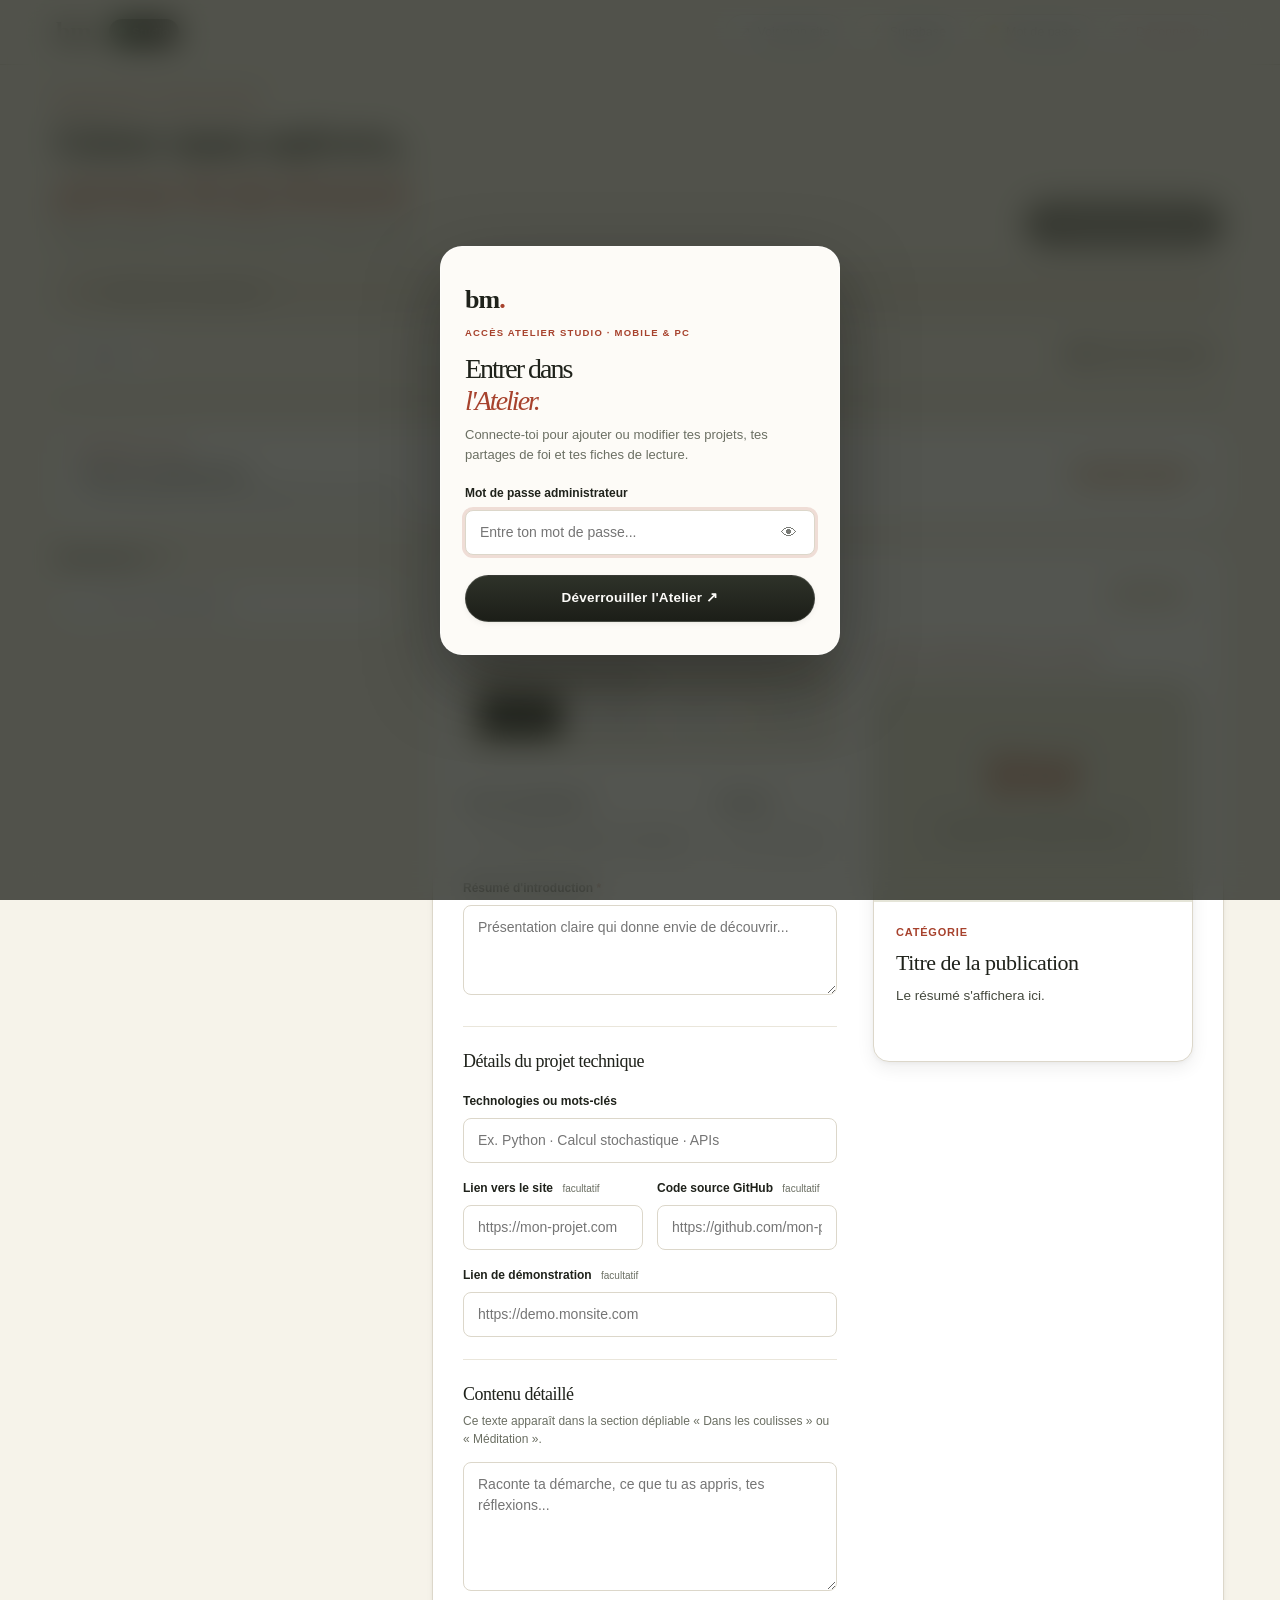
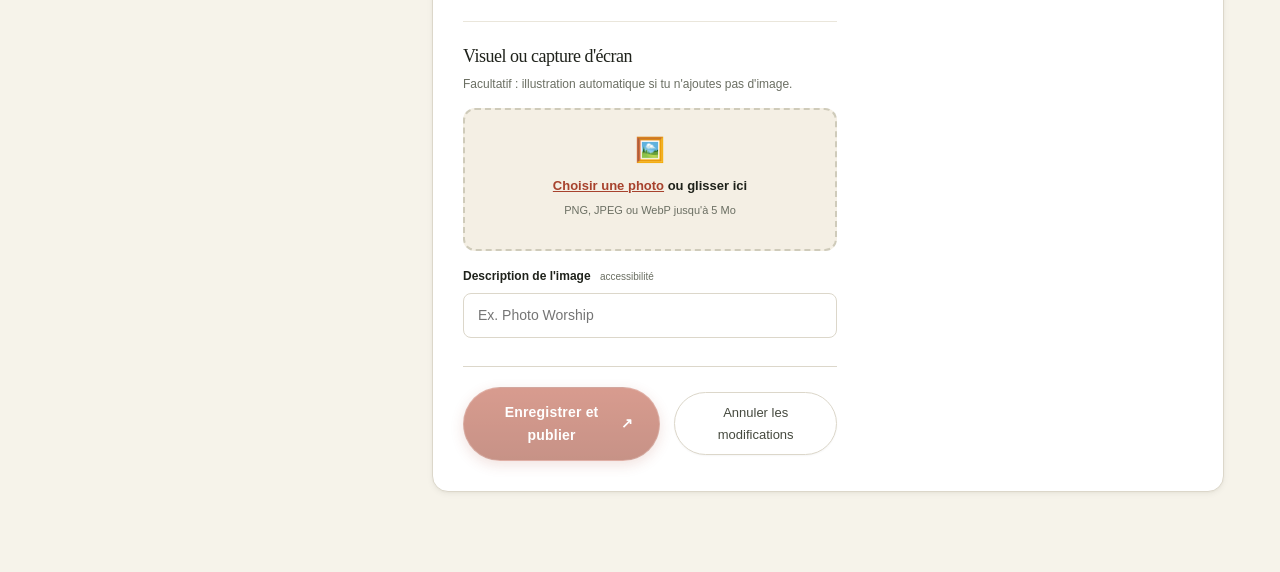
==== commit 2387fd8d: "fix(admin): retablir fidelement l'atelier studio avec carrousel et ergonomie complete" ====
--- a/admin.html
+++ b/admin.html
@@ -2,244 +2,289 @@
 <html lang="fr">
 <head>
   <meta charset="utf-8">
-  <meta name="viewport" content="width=device-width,initial-scale=1">
+  <meta name="viewport" content="width=device-width,initial-scale=1,maximum-scale=1,user-scalable=no">
   <meta name="robots" content="noindex,nofollow">
-  <title>L’Atelier — Gestion des publications · Benjamin Minko</title>
+  <meta name="theme-color" content="#f6f3ea">
+  <title>L'Atelier — Gestion des publications — Benjamin Minko</title>
   <link rel="icon" href="data:image/svg+xml,%3Csvg xmlns='http://www.w3.org/2000/svg' viewBox='0 0 100 100'%3E%3Crect width='100' height='100' rx='20' fill='%23a7422d'/%3E%3Ctext x='22' y='73' font-size='70' font-family='Georgia' fill='%23f5f2e9'%3Eb%3C/text%3E%3C/svg%3E">
   <link rel="stylesheet" href="styles.css?v=20261013">
   <link rel="stylesheet" href="admin.css?v=20261013">
   <script src="admin.js?v=20261013" defer></script>
 </head>
-<body>
+<body class="mobile-mode-list">
 
   <!-- Écran de connexion sécurisé (Modal / Overlay) -->
   <div id="login-overlay" class="login-overlay" hidden>
     <div class="login-card">
       <div class="login-brand">
-        <a class="brand" href="/">Benjamin Minko<b>.</b></a>
-        <p class="login-sub">ACCÈS SÉCURISÉ · ORDINATEUR & MOBILE</p>
-      </div>
-      <h2>Entrer dans<br><em>l’Atelier.</em></h2>
-      <p class="login-desc">Connecte-toi pour ajouter ou modifier tes projets, tes partages de foi et tes notes de lecture.</p>
+        <a class="brand" href="/">bm<b>.</b></a>
+        <p class="login-sub">ACCÈS ATELIER STUDIO · MOBILE & PC</p>
+      </div>
+      <h2>Entrer dans<br><em>l'Atelier.</em></h2>
+      <p class="login-desc">Connecte-toi pour ajouter ou modifier tes projets, tes partages de foi et tes fiches de lecture.</p>
       
       <form id="login-form">
         <label for="login-password">Mot de passe administrateur</label>
         <div class="password-wrapper">
-          <input type="password" id="login-password" required autocomplete="current-password" placeholder="Entre ton mot de passe…">
-          <button type="button" id="toggle-pw-visibility" class="toggle-pw" title="Afficher/masquer">Voir</button>
-        </div>
-        <p id="login-error" class="login-error" role="alert" hidden></p>
-        <button type="submit" id="login-btn" class="button full-width">Se connecter à l’Atelier <span aria-hidden="true">↗</span></button>
+          <input type="password" id="login-password" required autocomplete="current-password" placeholder="Entre ton mot de passe...">
+          <button type="button" id="toggle-password" class="toggle-pw" aria-label="Afficher ou masquer le mot de passe">👁</button>
+        </div>
+        <p id="login-error" class="login-error" hidden></p>
+        <div class="dialog-actions" style="margin-top:20px; padding-top:0; border-top:none;">
+          <button type="submit" class="button" style="width:100%;">Déverrouiller l'Atelier ↗</button>
+        </div>
       </form>
-      <div class="login-footer">
-        <a href="/" class="text-link">← Retour au portfolio public</a>
-      </div>
     </div>
   </div>
 
-  <!-- En-tête de l'Atelier -->
+  <!-- Barre de navigation supérieure -->
   <header class="header">
     <nav class="nav wrap" aria-label="Navigation de gestion">
       <div class="brand-group">
-        <a class="brand" href="/">Benjamin Minko<b>.</b></a>
-        <span class="badge-tag">Atelier Admin</span>
-      </div>
-      <div class="admin-top-links">
-        <a class="text-link" href="/" target="_blank" rel="noopener">Voir mon site ↗</a>
-        <button type="button" id="open-sync-dialog" class="quiet-btn">Sync en ligne</button>
-        <button type="button" id="open-change-pw" class="quiet-btn">Mot de passe</button>
-        <button type="button" id="logout-btn" class="quiet-btn danger-link">Déconnexion</button>
+        <a class="brand" href="/">bm<b>.</b></a>
+        <span class="badge-tag"><span class="live-dot" title="Supabase connecté"></span> Studio</span>
+      </div>
+      
+      <!-- Liens bureau -->
+      <div class="admin-top-links desktop-only">
+        <a class="top-pill-link" href="/" target="_blank" rel="noopener"><span>↗</span> Voir mon site</a>
+        <button type="button" id="open-sync-dialog" class="top-pill-link"><span>⚡</span> Supabase</button>
+        <button type="button" id="open-change-pw" class="top-pill-link"><span>🔑</span> Mot de passe</button>
+        <button type="button" id="logout-btn" class="top-pill-link danger-link"><span>✕</span> Déconnexion</button>
+      </div>
+
+      <!-- Bouton Menu Mobile -->
+      <div class="mobile-only mobile-header-actions">
+        <a class="top-pill-link-mobile" href="/" target="_blank" rel="noopener" title="Voir le site">↗</a>
+        <button type="button" id="mobile-menu-toggle" class="top-pill-link-mobile" aria-label="Menu des options">⚙️</button>
       </div>
     </nav>
+
+    <!-- Menu déroulant options mobile -->
+    <div id="mobile-dropdown-menu" class="mobile-dropdown" hidden>
+      <div class="mobile-dropdown-inner wrap">
+        <button type="button" id="mobile-open-sync" class="mobile-menu-item"><span>⚡</span> État synchronisation Supabase</button>
+        <button type="button" id="mobile-open-pw" class="mobile-menu-item"><span>🔑</span> Modifier le mot de passe</button>
+        <button type="button" id="mobile-logout" class="mobile-menu-item danger"><span>✕</span> Déconnexion</button>
+      </div>
+    </div>
   </header>
 
   <main class="wrap admin-main">
+    <!-- En-tête titre -->
     <div class="admin-heading">
       <div>
-        <p class="eyebrow">MON ATELIER / PUBLICATIONS & PROJETS</p>
-        <h1>Gérer mon univers,<br><em>partout et facilement.</em></h1>
-        <p class="heading-sub">Projets techniques, lectures, découvertes et partages de foi : tout se publie d’ici.</p>
-      </div>
-      <button class="button" id="new-project" disabled>＋ Nouvelle publication</button>
-    </div>
-
-    <!-- Message de statut -->
-    <div class="message" id="message" role="status" aria-live="polite">Chargement des publications…</div>
+        <p class="eyebrow">MON ATELIER / PUBLICATIONS</p>
+        <h1>Gérer mon univers,<br><em>partout & facilement.</em></h1>
+        <p class="heading-sub">Projets techniques, lectures inspirantes et partages de foi.</p>
+      </div>
+      <button class="button new-post-btn" id="new-project" disabled>＋ Nouvelle publication</button>
+    </div>
+
+    <!-- Message de notification d'état -->
+    <div class="message" id="message" role="status" aria-live="polite">Chargement des publications...</div>
     
+    <!-- Barre utilitaires -->
     <div class="utility-bar">
       <button id="reload" class="quiet">Actualiser</button>
-      <button id="undo" class="quiet" hidden>Annuler la suppression</button>
-      <span class="mobile-ip-badge" id="mobile-ip-info" title="Accessible sur ton mobile en Wi-Fi">Synchronisé · Mobile & PC</span>
-    </div>
-
-    <!-- Navigation des rubriques -->
+      <button id="undo" class="quiet" hidden>Annuler suppression</button>
+      <span class="mobile-ip-badge" id="mobile-ip-info">📱 Synchronisé Supabase</span>
+    </div>
+
+    <!-- Onglets de rubriques avec défilement horizontal -->
     <nav id="section-tabs" class="admin-sections" aria-label="Rubriques du portfolio"></nav>
 
     <!-- Contexte de la rubrique courante -->
     <div class="section-context">
-      <div>
+      <div class="section-context-text">
         <p class="eyebrow">RUBRIQUE ACTIVE</p>
-        <h2 id="section-title">Sciences actuarielles</h2>
-        <p id="section-description"></p>
-      </div>
-      <a id="view-section" class="text-link" target="_blank" rel="noopener">Consulter cette page ↗</a>
+        <h2 id="section-title">Toutes les publications</h2>
+        <p id="section-description">Vue d'ensemble de toutes tes publications dans le portfolio.</p>
+      </div>
+      <a id="view-section" class="text-link" target="_blank" rel="noopener">Consulter la page ↗</a>
+    </div>
+
+    <!-- Sélecteur d'affichage Mobile (Publications vs Écrire) -->
+    <div class="mobile-view-tabs mobile-only" role="tablist" aria-label="Affichage mobile">
+      <button type="button" class="mobile-view-tab active" id="tab-btn-list" role="tab" aria-selected="true">
+        📚 Publications <span class="tab-count-badge" id="mobile-list-count">0</span>
+      </button>
+      <button type="button" class="mobile-view-tab" id="tab-btn-editor" role="tab" aria-selected="false">
+        ✍️ Rédiger
+      </button>
     </div>
 
     <!-- Disposition éditeur & liste -->
     <div class="editor-layout">
       <!-- Colonne Liste des publications -->
-      <aside class="project-list-area">
+      <aside class="project-list-area" id="project-list-area">
         <div class="list-header">
-          <h2>Dans cette rubrique <span id="count">0</span></h2>
+          <h2>Dans cette vue <span id="count">0</span></h2>
+        </div>
+        <div class="list-search-box">
+          <span class="list-search-icon" aria-hidden="true">🔍</span>
+          <input type="search" id="project-search" class="list-search-input" placeholder="Filtrer une publication..." autocomplete="off">
         </div>
         <div id="project-list" class="project-list"></div>
       </aside>
 
       <!-- Colonne Formulaire & Prévisualisation -->
-      <section class="edit-area" aria-labelledby="edit-title">
+      <section class="edit-area" id="edit-area" aria-labelledby="edit-title">
+        <button type="button" class="quiet mobile-only mobile-back-btn" id="mobile-back-to-list">← Retour aux publications</button>
         <div class="edit-heading">
           <h2 id="edit-title">Nouvelle publication</h2>
           <span id="save-state">Prêt à écrire</span>
         </div>
 
-        <form id="editor">
-          <fieldset id="fields" disabled>
-            <input type="hidden" id="project-id">
-
-            <!-- Sélecteur de type de publication -->
-            <div class="type-selector-block">
-              <label>Format de publication</label>
-              <div class="type-pills" role="radiogroup" aria-label="Type de publication">
-                <button type="button" class="type-pill active" data-type="projet">✦ Projet technique</button>
-                <button type="button" class="type-pill" data-type="lecture">📖 Note de lecture</button>
-                <button type="button" class="type-pill" data-type="foi">✝ Partage de foi</button>
-                <button type="button" class="type-pill" data-type="article">✍ Article / Réflexion</button>
-              </div>
-              <input type="hidden" id="type" name="type" value="projet">
+        <div class="editor-workspace">
+          <form id="editor">
+            <fieldset id="fields" disabled style="border:none; padding:0; margin:0;">
+              <input type="hidden" id="project-id">
+
+              <!-- Sélecteur de type de publication (2x2 sur mobile) -->
+              <div class="type-selector-block">
+                <label>Format de publication</label>
+                <div class="type-pills" role="radiogroup" aria-label="Type de publication">
+                  <button type="button" class="type-pill active" data-type="projet">💻 Projet</button>
+                  <button type="button" class="type-pill" data-type="lecture">📖 Lecture</button>
+                  <button type="button" class="type-pill" data-type="foi">✝ Foi</button>
+                  <button type="button" class="type-pill" data-type="article">✍ Article</button>
+                </div>
+                <input type="hidden" id="type" name="type" value="projet">
+              </div>
+
+              <!-- Champs communs essentiels -->
+              <div class="form-row">
+                <div class="flex-2">
+                  <label for="title">Titre de la publication <span>*</span></label>
+                  <input id="title" name="title" required maxlength="150" placeholder="Ex. Worship, Explorer l'incertitude...">
+                </div>
+                <div class="flex-1">
+                  <label for="category">Rubrique <span>*</span></label>
+                  <input id="category" name="category" list="categories" required maxlength="50" placeholder="Ex. Foi, Actuariat & data...">
+                  <datalist id="categories"></datalist>
+                </div>
+              </div>
+
+              <label for="description">Résumé d'introduction <span>*</span></label>
+              <textarea id="description" name="description" rows="2" required maxlength="800" placeholder="Présentation claire qui donne envie de découvrir..."></textarea>
+
+              <!-- CHAMPS SPÉCIFIQUES : PROJET -->
+              <div id="fields-projet" class="type-fields-group">
+                <div class="field-section">
+                  <h3>Détails du projet technique</h3>
+                  <label for="technologies">Technologies ou mots-clés</label>
+                  <input id="technologies" name="technologies" maxlength="200" placeholder="Ex. Python · Calcul stochastique · APIs">
+
+                  <div class="two-fields">
+                    <div>
+                      <label for="site">Lien vers le site <small>facultatif</small></label>
+                      <input id="site" name="site" type="url" maxlength="2000" placeholder="https://mon-projet.com">
+                    </div>
+                    <div>
+                      <label for="github">Code source GitHub <small>facultatif</small></label>
+                      <input id="github" name="github" type="url" maxlength="2000" placeholder="https://github.com/mon-projet">
+                    </div>
+                  </div>
+                  <label for="demo">Lien de démonstration <small>facultatif</small></label>
+                  <input id="demo" name="demo" type="url" maxlength="2000" placeholder="https://demo.monsite.com">
+                </div>
+              </div>
+
+              <!-- CHAMPS SPÉCIFIQUES : LECTURE -->
+              <div id="fields-lecture" class="type-fields-group" hidden>
+                <div class="field-section">
+                  <h3>Fiche de lecture</h3>
+                  <div class="two-fields">
+                    <div>
+                      <label for="bookTitle">Titre du livre</label>
+                      <input id="bookTitle" name="bookTitle" maxlength="200" placeholder="Ex. L'Homme qui voulait être heureux">
+                    </div>
+                    <div>
+                      <label for="author">Auteur</label>
+                      <input id="author" name="author" maxlength="150" placeholder="Ex. Laurent Gounelle">
+                    </div>
+                  </div>
+                  <label for="quote">Citation marquante <small>facultatif</small></label>
+                  <textarea id="quote" name="quote" rows="2" maxlength="1200" placeholder="« La citation ou l'idée forte du livre... »"></textarea>
+                </div>
+              </div>
+
+              <!-- CHAMPS SPÉCIFIQUES : FOI & BIBLE -->
+              <div id="fields-foi" class="type-fields-group" hidden>
+                <div class="field-section">
+                  <h3>Méditation & Foi</h3>
+                  <label for="bibleRef">Référence biblique</label>
+                  <input id="bibleRef" name="bibleRef" maxlength="150" placeholder="Ex. Jean 15:5 ou Psaumes 23:1-3">
+                  <label for="verseText">Texte du verset ou passage</label>
+                  <textarea id="verseText" name="verseText" rows="3" maxlength="1500" placeholder="« Je suis le cep, vous êtes les sarments... »"></textarea>
+                </div>
+              </div>
+
+              <!-- Contenu complet / Coulisses (commun) -->
+              <div class="field-section">
+                <h3 id="details-heading">Contenu détaillé</h3>
+                <p class="field-help" id="details-help">Ce texte apparaît dans la section dépliable « Dans les coulisses » ou « Méditation ».</p>
+                <textarea id="details" name="details" rows="5" maxlength="8000" placeholder="Raconte ta démarche, ce que tu as appris, tes réflexions..."></textarea>
+              </div>
+
+              <!-- Image / Visuel (commun) -->
+              <div class="field-section">
+                <h3>Visuel ou capture d'écran</h3>
+                <p class="field-help">Facultatif : illustration automatique si tu n'ajoutes pas d'image.</p>
+                
+                <div class="upload-dropzone" id="dropzone">
+                  <span class="upload-icon" aria-hidden="true">🖼️</span>
+                  <label for="image-file" class="upload-label">
+                    <span class="upload-cta">Choisir une photo</span> ou glisser ici
+                  </label>
+                  <p class="upload-hint">PNG, JPEG ou WebP jusqu'à 5 Mo</p>
+                  <input id="image-file" type="file" accept="image/png,image/jpeg,image/webp" style="display:none;">
+                  <div class="upload-actions">
+                    <button class="btn-card-action delete" id="remove-image" type="button" hidden>✕ Retirer l'image</button>
+                  </div>
+                </div>
+
+                <label for="imageAlt" style="margin-top:16px;">Description de l'image <small>accessibilité</small></label>
+                <input id="imageAlt" name="imageAlt" maxlength="200" placeholder="Ex. Photo Worship">
+              </div>
+
+              <!-- Boutons de soumission desktop -->
+              <div class="form-actions desktop-actions">
+                <button class="button primary-save" type="submit" id="save">Enregistrer et publier <span aria-hidden="true">↗</span></button>
+                <button class="quiet" type="button" id="cancel">Annuler les modifications</button>
+              </div>
+            </fieldset>
+          </form>
+
+          <!-- Aperçu dynamique en direct -->
+          <section class="preview-section" aria-labelledby="preview-title">
+            <p class="eyebrow" id="preview-title">APERÇU TEMPS RÉEL DE LA FICHE</p>
+            <div class="preview-card" id="preview-container">
+              <div class="project-art project-placeholder" id="preview-placeholder" aria-hidden="true" style="height:220px;">
+                <strong>BM</strong>
+                <span>NOUVELLE PUBLICATION</span>
+              </div>
+              <img id="preview-image" class="project-image" alt="" hidden>
+              <div class="preview-content">
+                <p class="project-meta" id="preview-category">Catégorie</p>
+                <h3 id="preview-name">Titre de la publication</h3>
+                <div id="preview-extra"></div>
+                <p id="preview-description">Le résumé s'affichera ici.</p>
+                <div class="project-links" id="preview-links"></div>
+              </div>
             </div>
-
-            <!-- Titre et Rubrique -->
-            <div class="form-row">
-              <div class="flex-2">
-                <label for="title">Titre de la publication <span>*</span></label>
-                <input id="title" name="title" maxlength="150" required placeholder="Ex. Explorer l’incertitude">
-              </div>
-              <div class="flex-1">
-                <label for="category">Rubrique <span>*</span></label>
-                <input id="category" name="category" list="categories" maxlength="50" required placeholder="Choisis une rubrique">
-                <datalist id="categories">
-                  <option value="Actuariat & data">
-                  <option value="Web">
-                  <option value="IA">
-                  <option value="Lectures">
-                  <option value="Foi">
-                </datalist>
-              </div>
-            </div>
-
-            <!-- Résumé / Description -->
-            <label for="description">Résumé court <span>*</span> <small>(affiché sur la carte)</small></label>
-            <textarea id="description" name="description" rows="3" maxlength="800" required placeholder="En quelques lignes : de quoi s'agit-il ?"></textarea>
-
-            <!-- CHAMPS SPÉCIFIQUES : PROJET -->
-            <div id="fields-projet" class="type-fields-group">
-              <div class="field-section">
-                <h3>Détails du projet technique</h3>
-                <label for="technologies">Technologies & Outils <small>facultatif</small></label>
-                <input id="technologies" name="technologies" maxlength="200" placeholder="Ex. Python · Monte Carlo · Streamlit">
-                
-                <div class="two-fields">
-                  <div>
-                    <label for="site">Lien du site</label>
-                    <input id="site" name="site" type="url" maxlength="2000" placeholder="https://monsite.com">
-                  </div>
-                  <div>
-                    <label for="github">Code source / GitHub</label>
-                    <input id="github" name="github" type="url" maxlength="2000" placeholder="https://github.com/mon-projet">
-                  </div>
-                </div>
-                <label for="demo">Lien de démo <small>facultatif</small></label>
-                <input id="demo" name="demo" type="url" maxlength="2000" placeholder="https://demo.monsite.com">
-              </div>
-            </div>
-
-            <!-- CHAMPS SPÉCIFIQUES : LECTURE -->
-            <div id="fields-lecture" class="type-fields-group" hidden>
-              <div class="field-section">
-                <h3>Fiche de lecture</h3>
-                <div class="two-fields">
-                  <div>
-                    <label for="bookTitle">Titre du livre</label>
-                    <input id="bookTitle" name="bookTitle" maxlength="200" placeholder="Ex. L’Homme qui voulait être heureux">
-                  </div>
-                  <div>
-                    <label for="author">Auteur</label>
-                    <input id="author" name="author" maxlength="150" placeholder="Ex. Laurent Gounelle">
-                  </div>
-                </div>
-                <label for="quote">Citation marquante <small>facultatif</small></label>
-                <textarea id="quote" name="quote" rows="2" maxlength="1200" placeholder="« La citation ou l'idée forte du livre qui t'a interpellé… »"></textarea>
-              </div>
-            </div>
-
-            <!-- CHAMPS SPÉCIFIQUES : FOI & BIBLE -->
-            <div id="fields-foi" class="type-fields-group" hidden>
-              <div class="field-section">
-                <h3>Méditation & Foi</h3>
-                <label for="bibleRef">Référence biblique</label>
-                <input id="bibleRef" name="bibleRef" maxlength="150" placeholder="Ex. Jean 15:5 ou Psaumes 23:1-3">
-                <label for="verseText">Texte du verset ou passage</label>
-                <textarea id="verseText" name="verseText" rows="3" maxlength="1500" placeholder="« Je suis le cep, vous êtes les sarments… »"></textarea>
-              </div>
-            </div>
-
-            <!-- Contenu complet / Coulisses (commun) -->
-            <div class="field-section">
-              <h3 id="details-heading">Contenu détaillé</h3>
-              <p class="field-help" id="details-help">Ce texte apparaît dans la section dépliable « Dans les coulisses » ou « Méditation ».</p>
-              <textarea id="details" name="details" rows="6" maxlength="8000" placeholder="Raconte ta démarche, ce que tu as appris, tes réflexions…"></textarea>
-            </div>
-
-            <!-- Image / Visuel (commun) -->
-            <div class="field-section">
-              <h3>Visuel ou capture d’écran</h3>
-              <p class="field-help">Facultatif : une illustration typographique élégante sera générée automatiquement si tu n’ajoutes pas d'image.</p>
-              <label for="image-file">Choisir une image <small>PNG, JPEG ou WebP · 5 Mo max</small></label>
-              <input id="image-file" type="file" accept="image/png,image/jpeg,image/webp">
-              <button class="quiet" id="remove-image" type="button" hidden>Retirer l’image sélectionnée</button>
-              <label for="imageAlt">Description de l’image <small>pour les lecteurs d’écran</small></label>
-              <input id="imageAlt" name="imageAlt" maxlength="200" placeholder="Ex. Capture d'écran de l'application">
-            </div>
-
-            <!-- Boutons de soumission -->
-            <div class="form-actions">
-              <button class="button" type="submit" id="save">Enregistrer et publier <span aria-hidden="true">↗</span></button>
-              <button class="quiet" type="button" id="cancel">Annuler les modifications</button>
-            </div>
-          </fieldset>
-        </form>
-
-        <!-- Aperçu dynamique en direct -->
-        <section class="preview-section" aria-labelledby="preview-title">
-          <p class="eyebrow" id="preview-title">APERÇU TEMPS RÉEL DE LA FICHE</p>
-          <div class="preview-card" id="preview-container">
-            <div class="project-art project-placeholder" id="preview-placeholder" aria-hidden="true">
-              <strong>BM</strong>
-              <span>NOUVELLE PUBLICATION</span>
-            </div>
-            <img id="preview-image" class="project-image" alt="" hidden>
-            <div class="preview-content">
-              <p class="project-meta" id="preview-category">Catégorie</p>
-              <h3 id="preview-name">Titre de la publication</h3>
-              <div id="preview-extra"></div>
-              <p id="preview-description">Le résumé s'affichera ici.</p>
-              <div class="project-links" id="preview-links"></div>
-            </div>
-          </div>
-        </section>
+          </section>
+        </div>
       </section>
     </div>
   </main>
+
+  <!-- Barre d'action mobile fixe en bas de l'écran (Sticky Bottom Bar) -->
+  <div class="mobile-sticky-bottom mobile-only" id="mobile-sticky-bar">
+    <button type="button" class="button primary-save mobile-save-btn" id="mobile-save-trigger">Enregistrer ↗</button>
+    <button type="button" class="quiet mobile-cancel-btn" id="mobile-cancel-trigger">Annuler</button>
+  </div>
 
   <!-- Boîte de dialogue : Confirmation de suppression -->
   <dialog id="delete-dialog" aria-labelledby="delete-title">
@@ -269,23 +314,21 @@
     </form>
   </dialog>
 
-  <!-- Boite de dialogue : Synchronisation en ligne (Vercel & GitHub) -->
-    <!-- Boite de dialogue : Synchronisation en ligne (Supabase) -->
-    <!-- Bo?te de dialogue : Synchronisation en ligne (Supabase) -->
+  <!-- Boîte de dialogue : Synchronisation Supabase -->
   <dialog id="sync-dialog" aria-labelledby="sync-title">
-    <h2 id="sync-title">&#x1F7E2; Connect&eacute; &agrave; Supabase</h2>
-    <p>Ton Atelier de gestion est maintenant directement reli&eacute; &agrave; ta base de donn&eacute;es <strong>Supabase</strong> :</p>
+    <h2 id="sync-title">⚡ Connecté à Supabase</h2>
+    <p>Ton Atelier de gestion est directement branché sur ta base PostgreSQL <strong>Supabase</strong> :</p>
     <div class="sync-options-guide">
       <div class="sync-option-box">
-        <strong>&#x26A1; Synchronisation instantan&eacute;e</strong>
+        <strong>⚡ Synchronisation en direct</strong>
         <p style="margin:6px 0;">Projet Supabase : <code>yvrtpioalszmefypdfsy</code></p>
-        <p>Chaque ajout, modification ou suppression depuis ton smartphone est enregistr&eacute; en temps r&eacute;el dans ta base PostgreSQL.</p>
-        <p style="margin-top:6px;"><small style="color:var(--accent);">&#x2713; Table <code>projects</code> active &nbsp;&middot;&nbsp; &#x2713; Stockage <code>portfolio-media</code> actif</small></p>
+        <p>Chaque ajout ou modification depuis ton smartphone est sauvegardé instantanément.</p>
+        <p style="margin-top:6px;"><small style="color:var(--admin-green); font-weight:600;">✓ Table <code>projects</code> active &nbsp;·&nbsp; ✓ Stockage <code>portfolio-media</code> actif</small></p>
       </div>
       <div class="sync-option-box">
-        <strong>&#x2601;&#xFE0F; Acc&egrave;s s&eacute;curis&eacute; depuis ton mobile</strong>
-        <p>Les fonctions serveur de ton portfolio sont branch&eacute;es sur Supabase.</p>
-        <p>Tu n'as besoin que de ton mot de passe administrateur pour tout g&eacute;rer depuis ton smartphone.</p>
+        <strong>📱 Accès nomade depuis ton smartphone</strong>
+        <p>Tu peux publier et administrer ton contenu partout, à tout moment.</p>
+        <p>Les visiteurs voient tes nouveautés en temps réel dès leur enregistrement.</p>
       </div>
     </div>
     <div class="dialog-actions">
@@ -293,4 +336,4 @@
     </div>
   </dialog>
 </body>
-</html>+</html>
--- a/admin.css
+++ b/admin.css
@@ -1,66 +1,1353 @@
-
-/* Focus accessible et propre (aucun contour bleu par défaut de navigateur) */
-a:focus-visible,
-button:focus-visible,
-input:focus-visible,
-textarea:focus-visible,
-select:focus-visible {
-  outline: 2px solid var(--accent) !important;
-  outline-offset: 2px;
-}
-
 /* ==========================================================================
-   L'Atelier — Styles d'administration (PC & Mobile First)
+   L'Atelier d'Édition — Benjamin Minko
+   Design Studio & Interface d'Administration Moderne (Mobile-First & Desktop)
    ========================================================================== */
 
-/* Écran de connexion (Login Modal / Overlay) */
+:root {
+  --admin-bg: #f6f3ea;
+  --admin-card: #ffffff;
+  --admin-card-hover: #fdfcf9;
+  --admin-surface-muted: #ece7da;
+  --admin-surface-soft: #f4efe4;
+  --admin-line: #dcd7ca;
+  --admin-line-subtle: #eae6db;
+  --admin-ink: #1f221b;
+  --admin-ink-sub: #45493e;
+  --admin-muted: #6b6f63;
+  --admin-accent: #a7422d;
+  --admin-accent-dark: #8c3422;
+  --admin-accent-glow: rgba(167, 66, 45, 0.16);
+  --admin-green: #3b6637;
+  --admin-green-bg: #eaf3e8;
+  --admin-green-line: #c5dfc1;
+  --admin-danger: #b33924;
+  --admin-danger-bg: #fdf2f0;
+  --admin-danger-line: #f4c8c2;
+  
+  --radius-xs: 6px;
+  --radius-sm: 8px;
+  --radius-md: 12px;
+  --radius-lg: 16px;
+  --radius-xl: 22px;
+  --radius-pill: 9999px;
+
+  --shadow-xs: 0 1px 2px rgba(31, 34, 27, 0.04);
+  --shadow-sm: 0 2px 6px rgba(31, 34, 27, 0.05), 0 1px 2px rgba(31, 34, 27, 0.03);
+  --shadow-md: 0 6px 18px rgba(31, 34, 27, 0.07), 0 2px 4px rgba(31, 34, 27, 0.04);
+  --shadow-lg: 0 16px 36px rgba(31, 34, 27, 0.09), 0 4px 10px rgba(31, 34, 27, 0.04);
+  --shadow-hover: 0 10px 28px rgba(31, 34, 27, 0.11), 0 3px 8px rgba(31, 34, 27, 0.05);
+
+  --ease-spring: cubic-bezier(0.16, 1, 0.3, 1);
+  --ease-out: cubic-bezier(0.2, 0, 0, 1);
+}
+
+html, body {
+  width: 100%;
+  max-width: 100%;
+  overflow-x: hidden;
+  box-sizing: border-box;
+}
+
+*, *::before, *::after {
+  box-sizing: border-box;
+}
+
+body {
+  background-color: var(--admin-bg);
+  color: var(--admin-ink);
+  min-height: 100vh;
+  margin: 0;
+  font-family: var(--sans);
+  -webkit-font-smoothing: antialiased;
+}
+
+.wrap {
+  width: 100% !important;
+  max-width: 1200px !important;
+  padding-inline: 16px !important;
+  margin-inline: auto !important;
+  box-sizing: border-box !important;
+}
+
+/* ==========================================================================
+   Animations globales
+   ========================================================================== */
+@keyframes fadeIn {
+  from { opacity: 0; }
+  to { opacity: 1; }
+}
+
+@keyframes springPop {
+  0% { opacity: 0; transform: scale(0.94) translateY(14px); }
+  100% { opacity: 1; transform: scale(1) translateY(0); }
+}
+
+@keyframes slideDownToast {
+  0% { opacity: 0; transform: translateY(-8px); }
+  100% { opacity: 1; transform: translateY(0); }
+}
+
+@keyframes pulseLive {
+  0%, 100% { opacity: 1; transform: scale(1); }
+  50% { opacity: 0.55; transform: scale(1.15); }
+}
+
+@keyframes cardEntrance {
+  from { opacity: 0; transform: translateY(8px); }
+  to { opacity: 1; transform: translateY(0); }
+}
+
+@keyframes fieldFade {
+  from { opacity: 0; transform: translateY(4px); }
+  to { opacity: 1; transform: translateY(0); }
+}
+
+/* ==========================================================================
+   Barre de navigation principale (Header)
+   ========================================================================== */
+.header {
+  position: sticky;
+  top: 0;
+  z-index: 100;
+  background: rgba(246, 243, 234, 0.92);
+  backdrop-filter: blur(14px);
+  -webkit-backdrop-filter: blur(14px);
+  border-bottom: 1px solid var(--admin-line);
+  transition: all 0.25s var(--ease-out);
+}
+
+.header .nav {
+  display: flex;
+  align-items: center;
+  justify-content: space-between;
+  min-height: 64px;
+  gap: 16px;
+}
+
+.brand-group {
+  display: flex;
+  align-items: center;
+  gap: 12px;
+}
+
+.brand-group .brand {
+  font-family: var(--serif);
+  font-size: 26px;
+  font-weight: 700;
+  letter-spacing: -0.5px;
+  color: var(--admin-ink);
+  text-decoration: none;
+}
+
+.brand-group .brand b {
+  color: var(--admin-accent);
+}
+
+.badge-tag {
+  display: inline-flex;
+  align-items: center;
+  gap: 6px;
+  font-size: 11px;
+  font-weight: 600;
+  letter-spacing: 0.5px;
+  padding: 4px 10px;
+  border-radius: var(--radius-pill);
+  background: #272a23;
+  color: #faf8f2;
+  box-shadow: var(--shadow-xs);
+}
+
+.live-dot {
+  width: 7px;
+  height: 7px;
+  border-radius: 50%;
+  background: #4ade80;
+  box-shadow: 0 0 8px #4ade80;
+  display: inline-block;
+  animation: pulseLive 2s infinite ease-in-out;
+}
+
+.admin-top-links {
+  display: flex;
+  align-items: center;
+  gap: 8px;
+}
+
+.top-pill-link {
+  display: inline-flex;
+  align-items: center;
+  gap: 6px;
+  background: var(--admin-card);
+  border: 1px solid var(--admin-line);
+  color: var(--admin-ink);
+  font-size: 12.5px;
+  font-weight: 500;
+  padding: 7px 14px;
+  border-radius: var(--radius-pill);
+  cursor: pointer;
+  transition: all 0.2s var(--ease-spring);
+  box-shadow: var(--shadow-xs);
+  text-decoration: none;
+  white-space: nowrap;
+}
+
+.top-pill-link:hover {
+  background: #ffffff;
+  border-color: #b5b1a3;
+  color: var(--admin-accent);
+  transform: translateY(-1px);
+  box-shadow: var(--shadow-sm);
+}
+
+.top-pill-link.danger-link {
+  color: var(--admin-danger);
+}
+
+/* Actions Header Mobile */
+.mobile-header-actions {
+  display: flex;
+  align-items: center;
+  gap: 8px;
+}
+
+.top-pill-link-mobile {
+  display: inline-flex;
+  align-items: center;
+  justify-content: center;
+  width: 36px;
+  height: 36px;
+  background: var(--admin-card);
+  border: 1px solid var(--admin-line);
+  border-radius: 50%;
+  font-size: 14px;
+  color: var(--admin-ink);
+  text-decoration: none;
+  cursor: pointer;
+  box-shadow: var(--shadow-xs);
+  transition: all 0.2s var(--ease-spring);
+}
+
+.top-pill-link-mobile:active {
+  transform: scale(0.94);
+  background: var(--admin-surface-muted);
+}
+
+/* Menu Déroulant Mobile */
+.mobile-dropdown {
+  background: #ffffff;
+  border-bottom: 1px solid var(--admin-line);
+  box-shadow: var(--shadow-md);
+  animation: slideDownToast 0.2s var(--ease-spring);
+}
+
+.mobile-dropdown-inner {
+  display: flex;
+  flex-direction: column;
+  gap: 8px;
+  padding-block: 14px;
+}
+
+.mobile-menu-item {
+  display: flex;
+  align-items: center;
+  gap: 10px;
+  background: var(--admin-surface-soft);
+  border: 1px solid var(--admin-line-subtle);
+  border-radius: var(--radius-sm);
+  padding: 12px 14px;
+  font-size: 13.5px;
+  font-weight: 500;
+  color: var(--admin-ink);
+  text-align: left;
+  cursor: pointer;
+  width: 100%;
+}
+
+.mobile-menu-item.danger {
+  color: var(--admin-danger);
+  background: var(--admin-danger-bg);
+  border-color: var(--admin-danger-line);
+}
+
+/* ==========================================================================
+   Boutons d'action (Système tactile)
+   ========================================================================== */
+.button, button.button {
+  display: inline-flex;
+  align-items: center;
+  justify-content: center;
+  gap: 8px;
+  background: linear-gradient(180deg, #2e3229 0%, #1c1e18 100%);
+  color: #fcfbf8;
+  border: 1px solid rgba(255, 255, 255, 0.12);
+  border-radius: var(--radius-pill);
+  padding: 11px 22px;
+  font-family: var(--sans);
+  font-size: 13.5px;
+  font-weight: 600;
+  letter-spacing: 0.2px;
+  cursor: pointer;
+  box-shadow: var(--shadow-sm);
+  transition: all 0.22s var(--ease-spring);
+  text-decoration: none;
+  position: relative;
+  overflow: hidden;
+  touch-action: manipulation;
+}
+
+.button:hover:not(:disabled) {
+  background: linear-gradient(180deg, #3a3e34 0%, #252820 100%);
+  transform: translateY(-2px);
+  box-shadow: var(--shadow-hover);
+  color: #ffffff;
+}
+
+.button:active:not(:disabled) {
+  transform: translateY(0.5px) scale(0.98);
+  box-shadow: var(--shadow-xs);
+}
+
+.button:disabled {
+  opacity: 0.55;
+  cursor: not-allowed;
+  transform: none !important;
+  box-shadow: none !important;
+}
+
+/* Bouton principal terracotta (Enregistrer) */
+.button.primary-save, #save {
+  background: linear-gradient(180deg, #b94b34 0%, #9a3a25 100%) !important;
+  color: #ffffff !important;
+  border: 1px solid rgba(255, 255, 255, 0.2) !important;
+  box-shadow: 0 4px 14px rgba(167, 66, 45, 0.28) !important;
+  padding: 13px 26px !important;
+  font-size: 14px !important;
+}
+
+.button.primary-save:hover:not(:disabled), #save:hover:not(:disabled) {
+  background: linear-gradient(180deg, #c7533b 0%, #a7412b 100%) !important;
+  transform: translateY(-2px) !important;
+  box-shadow: 0 8px 24px rgba(167, 66, 45, 0.38) !important;
+}
+
+.button.primary-save:active:not(:disabled), #save:active:not(:disabled) {
+  transform: translateY(0.5px) scale(0.98) !important;
+}
+
+/* Boutons secondaires & discrets */
+.quiet, button.quiet {
+  display: inline-flex;
+  align-items: center;
+  justify-content: center;
+  gap: 6px;
+  background: var(--admin-card);
+  border: 1px solid var(--admin-line);
+  color: var(--admin-ink-sub);
+  border-radius: var(--radius-pill);
+  padding: 9px 18px;
+  font-size: 13px;
+  font-weight: 500;
+  cursor: pointer;
+  transition: all 0.2s var(--ease-spring);
+  box-shadow: var(--shadow-xs);
+  touch-action: manipulation;
+}
+
+.quiet:hover:not(:disabled) {
+  background: #ffffff;
+  border-color: #b5b1a3;
+  color: var(--admin-ink);
+  transform: translateY(-1.5px);
+  box-shadow: var(--shadow-sm);
+}
+
+.quiet:active:not(:disabled) {
+  transform: translateY(0.5px) scale(0.98);
+}
+
+/* Bouton danger */
+.button.danger {
+  background: var(--admin-danger-bg) !important;
+  color: var(--admin-danger) !important;
+  border: 1px solid var(--admin-danger-line) !important;
+  box-shadow: var(--shadow-xs) !important;
+}
+
+.button.danger:hover:not(:disabled) {
+  background: var(--admin-danger) !important;
+  color: #ffffff !important;
+  border-color: var(--admin-danger) !important;
+  box-shadow: 0 6px 18px rgba(179, 57, 36, 0.3) !important;
+}
+
+/* ==========================================================================
+   En-tête de page & Titre
+   ========================================================================== */
+.admin-main {
+  padding-block: 28px 80px;
+}
+
+.admin-heading {
+  display: flex;
+  align-items: flex-end;
+  justify-content: space-between;
+  gap: 20px;
+  margin-bottom: 20px;
+}
+
+.admin-heading .eyebrow {
+  font-size: 11px;
+  letter-spacing: 1.5px;
+  font-weight: 700;
+  color: var(--admin-accent);
+  margin: 0 0 6px;
+}
+
+.admin-heading h1 {
+  font-family: var(--serif);
+  font-size: clamp(26px, 4.5vw, 44px);
+  line-height: 1.15;
+  letter-spacing: -1px;
+  margin: 0 0 8px;
+}
+
+.admin-heading h1 em {
+  font-style: italic;
+  font-weight: 400;
+  color: var(--admin-accent);
+}
+
+.heading-sub {
+  font-size: 14px;
+  color: var(--admin-muted);
+  max-width: 580px;
+  margin: 0;
+  line-height: 1.5;
+}
+
+/* Message / Toast d'état */
+.message {
+  padding: 12px 18px;
+  border-radius: var(--radius-md);
+  background: var(--admin-surface-muted);
+  border: 1px solid var(--admin-line);
+  color: var(--admin-ink-sub);
+  font-size: 13px;
+  font-weight: 500;
+  display: flex;
+  align-items: center;
+  gap: 10px;
+  margin-bottom: 18px;
+  box-shadow: var(--shadow-xs);
+  animation: slideDownToast 0.25s var(--ease-spring);
+}
+
+.message::before {
+  content: "✦";
+  font-size: 14px;
+  color: var(--admin-accent);
+}
+
+.message.success {
+  background: var(--admin-green-bg);
+  color: var(--admin-green);
+  border-color: var(--admin-green-line);
+}
+.message.success::before {
+  content: "✓";
+  color: var(--admin-green);
+  font-weight: 700;
+}
+
+.message.error {
+  background: var(--admin-danger-bg);
+  color: var(--admin-danger);
+  border-color: var(--admin-danger-line);
+}
+.message.error::before {
+  content: "⚠";
+  color: var(--admin-danger);
+  font-weight: 700;
+}
+
+/* Barre utilitaires */
+.utility-bar {
+  display: flex;
+  align-items: center;
+  gap: 10px;
+  margin-bottom: 20px;
+  flex-wrap: wrap;
+}
+
+.mobile-ip-badge {
+  margin-left: auto;
+  font-size: 12px;
+  background: var(--admin-surface-muted);
+  border: 1px solid var(--admin-line);
+  padding: 6px 12px;
+  border-radius: var(--radius-pill);
+  color: var(--admin-ink-sub);
+  display: inline-flex;
+  align-items: center;
+  gap: 6px;
+  font-weight: 500;
+}
+
+/* ==========================================================================
+   Navigation des rubriques (Carousel pills)
+   ========================================================================== */
+.admin-sections {
+  display: flex;
+  gap: 6px;
+  padding: 5px;
+  background: #ebe6d9;
+  border-radius: var(--radius-pill);
+  overflow-x: auto;
+  scrollbar-width: none;
+  -webkit-overflow-scrolling: touch;
+  margin-bottom: 20px;
+  border: 1px solid var(--admin-line);
+  box-shadow: inset 0 1px 3px rgba(31, 34, 27, 0.05);
+}
+
+.admin-sections::-webkit-scrollbar {
+  display: none;
+}
+
+.section-tab {
+  display: inline-flex;
+  align-items: center;
+  gap: 8px;
+  padding: 7px 16px;
+  border-radius: var(--radius-pill);
+  background: transparent;
+  border: none;
+  font-family: var(--sans);
+  font-size: 12.5px;
+  font-weight: 500;
+  color: var(--admin-ink-sub);
+  cursor: pointer;
+  white-space: nowrap;
+  flex-shrink: 0;
+  transition: all 0.2s var(--ease-spring);
+}
+
+.section-tab:hover {
+  background: rgba(255, 255, 255, 0.6);
+  color: var(--admin-ink);
+}
+
+.section-tab[aria-pressed="true"] {
+  background: #ffffff;
+  color: var(--admin-ink);
+  font-weight: 600;
+  box-shadow: 0 2px 8px rgba(31, 34, 27, 0.08);
+}
+
+.section-tab span:last-child {
+  display: inline-flex;
+  align-items: center;
+  justify-content: center;
+  min-width: 18px;
+  height: 18px;
+  padding-inline: 5px;
+  border-radius: 9px;
+  font-size: 10.5px;
+  font-weight: 600;
+  background: rgba(31, 34, 27, 0.08);
+  color: var(--admin-ink);
+}
+
+.section-tab[aria-pressed="true"] span:last-child {
+  background: var(--admin-ink);
+  color: #ffffff;
+}
+
+/* Contexte de la rubrique courante */
+.section-context {
+  display: flex;
+  align-items: center;
+  justify-content: space-between;
+  gap: 16px;
+  background: var(--admin-card);
+  border: 1px solid var(--admin-line);
+  border-radius: var(--radius-md);
+  padding: 16px 20px;
+  margin-bottom: 24px;
+  box-shadow: var(--shadow-xs);
+}
+
+.section-context-text {
+  flex: 1;
+  min-width: 0;
+}
+
+.section-context .eyebrow {
+  font-size: 10px;
+  letter-spacing: 1.2px;
+  font-weight: 700;
+  color: var(--admin-accent);
+  margin: 0 0 3px !important;
+}
+
+.section-context h2 {
+  font-family: var(--serif);
+  font-size: 20px !important;
+  line-height: 1.2 !important;
+  margin: 0 0 3px !important;
+  color: var(--admin-ink);
+  letter-spacing: -0.5px;
+}
+
+.section-context p {
+  font-size: 12.5px;
+  color: var(--admin-muted);
+  margin: 0;
+  line-height: 1.4;
+}
+
+.section-context .text-link {
+  font-size: 12px;
+  font-weight: 600;
+  color: var(--admin-accent);
+  white-space: nowrap;
+  display: inline-flex;
+  align-items: center;
+  gap: 4px;
+  padding: 7px 12px;
+  border-radius: var(--radius-pill);
+  background: var(--admin-surface-soft);
+  border: 1px solid var(--admin-line-subtle);
+  flex-shrink: 0;
+}
+
+/* ==========================================================================
+   Sélecteur d'affichage Mobile (Segmented tabs)
+   ========================================================================== */
+.mobile-view-tabs {
+  display: grid;
+  grid-template-columns: 1fr 1fr;
+  background: #ebe6d9;
+  border: 1px solid var(--admin-line);
+  border-radius: var(--radius-pill);
+  padding: 4px;
+  margin-bottom: 20px;
+  gap: 4px;
+  box-shadow: inset 0 1px 3px rgba(31, 34, 27, 0.05);
+}
+
+.mobile-view-tab {
+  display: inline-flex;
+  align-items: center;
+  justify-content: center;
+  gap: 6px;
+  padding: 9px 12px;
+  border-radius: var(--radius-pill);
+  background: transparent;
+  border: none;
+  font-family: var(--sans);
+  font-size: 12.5px;
+  font-weight: 600;
+  color: var(--admin-ink-sub);
+  cursor: pointer;
+  white-space: nowrap;
+  transition: all 0.2s var(--ease-spring);
+}
+
+.mobile-view-tab.active {
+  background: #ffffff;
+  color: var(--admin-ink);
+  box-shadow: 0 2px 8px rgba(31, 34, 27, 0.08);
+}
+
+.tab-count-badge {
+  display: inline-flex;
+  align-items: center;
+  justify-content: center;
+  min-width: 18px;
+  height: 18px;
+  padding-inline: 5px;
+  border-radius: 9px;
+  font-size: 10.5px;
+  background: rgba(31, 34, 27, 0.08);
+  color: var(--admin-ink);
+}
+
+.mobile-view-tab.active .tab-count-badge {
+  background: var(--admin-ink);
+  color: #ffffff;
+}
+
+/* ==========================================================================
+   Grille principale de l'éditeur
+   ========================================================================== */
+.editor-layout {
+  display: grid;
+  grid-template-columns: 340px minmax(0, 1fr);
+  gap: 36px;
+  align-items: start;
+}
+
+/* Colonne Liste des publications */
+.project-list-area {
+  display: flex;
+  flex-direction: column;
+  gap: 14px;
+}
+
+.list-header {
+  display: flex;
+  align-items: center;
+  justify-content: space-between;
+}
+
+.list-header h2 {
+  font-family: var(--serif);
+  font-size: 20px;
+  margin: 0;
+  color: var(--admin-ink);
+  display: flex;
+  align-items: center;
+  gap: 8px;
+}
+
+.list-header h2 span {
+  font-family: var(--sans);
+  font-size: 11px;
+  font-weight: 600;
+  background: #ebe6d9;
+  color: var(--admin-ink);
+  padding: 2px 8px;
+  border-radius: 10px;
+}
+
+/* Recherche dans la liste */
+.list-search-box {
+  position: relative;
+  width: 100%;
+}
+
+.list-search-input {
+  width: 100%;
+  box-sizing: border-box;
+  padding: 10px 16px 10px 42px !important;
+  font-size: 13.5px !important;
+  background: #ffffff !important;
+  border: 1.5px solid var(--admin-line) !important;
+  border-radius: var(--radius-pill) !important;
+}
+
+.list-search-icon {
+  position: absolute;
+  left: 15px;
+  top: 50%;
+  transform: translateY(-50%);
+  font-size: 14px;
+  opacity: 0.5;
+  pointer-events: none;
+  z-index: 2;
+}
+
+.project-list {
+  display: flex;
+  flex-direction: column;
+  gap: 10px;
+}
+
+/* Cartes de publication dans la liste */
+.list-project {
+  background: var(--admin-card);
+  border: 1px solid var(--admin-line);
+  border-radius: var(--radius-md);
+  padding: 14px;
+  transition: all 0.2s var(--ease-spring);
+  box-shadow: var(--shadow-xs);
+  display: flex;
+  flex-direction: column;
+  gap: 8px;
+  animation: cardEntrance 0.2s var(--ease-out) backwards;
+  cursor: pointer;
+}
+
+.list-project:hover {
+  background: var(--admin-card-hover);
+  border-color: #b5b1a3;
+  transform: translateY(-2px);
+  box-shadow: var(--shadow-sm);
+}
+
+.list-project.selected {
+  background: #ffffff;
+  border-color: var(--admin-accent);
+  box-shadow: 0 4px 14px rgba(167, 66, 45, 0.12);
+  border-left-width: 4px;
+}
+
+.list-project-top {
+  display: flex;
+  align-items: center;
+  justify-content: space-between;
+}
+
+.list-type-tag {
+  font-size: 9.5px;
+  font-weight: 700;
+  letter-spacing: 0.5px;
+  text-transform: uppercase;
+  padding: 3px 8px;
+  border-radius: var(--radius-xs);
+  background: var(--admin-surface-muted);
+  color: var(--admin-ink-sub);
+}
+
+.list-project-body {
+  display: flex;
+  gap: 12px;
+  align-items: center;
+}
+
+.list-thumbnail {
+  width: 42px;
+  height: 42px;
+  min-width: 42px;
+  border-radius: var(--radius-sm);
+  object-fit: cover;
+  background: var(--admin-surface-soft);
+  border: 1px solid var(--admin-line-subtle);
+}
+
+.list-thumbnail-placeholder {
+  width: 42px;
+  height: 42px;
+  min-width: 42px;
+  border-radius: var(--radius-sm);
+  background: var(--admin-surface-soft);
+  border: 1px solid var(--admin-line-subtle);
+  display: flex;
+  align-items: center;
+  justify-content: center;
+  font-size: 18px;
+}
+
+.list-info {
+  flex: 1;
+  min-width: 0;
+}
+
+.list-project h3 {
+  font-family: var(--serif);
+  font-size: 16px;
+  line-height: 1.25;
+  margin: 0;
+  color: var(--admin-ink);
+  white-space: nowrap;
+  overflow: hidden;
+  text-overflow: ellipsis;
+}
+
+.list-meta-sub {
+  font-size: 11.5px;
+  color: var(--admin-muted);
+  margin-top: 3px;
+  white-space: nowrap;
+  overflow: hidden;
+  text-overflow: ellipsis;
+}
+
+.list-actions {
+  display: flex;
+  align-items: center;
+  gap: 8px;
+  margin-top: 2px;
+  padding-top: 8px;
+  border-top: 1px solid var(--admin-line-subtle);
+}
+
+.btn-card-action {
+  background: var(--admin-surface-soft);
+  border: 1px solid var(--admin-line-subtle);
+  border-radius: var(--radius-xs);
+  padding: 5px 10px;
+  font-size: 11.5px;
+  font-weight: 600;
+  color: var(--admin-ink-sub);
+  cursor: pointer;
+  display: inline-flex;
+  align-items: center;
+  gap: 4px;
+}
+
+.btn-card-action:hover {
+  background: #ffffff;
+  border-color: #b5b1a3;
+  color: var(--admin-ink);
+}
+
+.btn-card-action.delete {
+  color: var(--admin-danger);
+  margin-left: auto;
+}
+
+.btn-card-action.delete:hover {
+  background: var(--admin-danger-bg);
+  border-color: var(--admin-danger-line);
+}
+
+.list-empty {
+  color: var(--admin-muted);
+  font-size: 13.5px;
+  line-height: 1.6;
+  padding: 24px 16px;
+  text-align: center;
+  background: var(--admin-card);
+  border: 1px dashed var(--admin-line);
+  border-radius: var(--radius-md);
+}
+
+/* ==========================================================================
+   Zone de formulaire d'édition
+   ========================================================================== */
+.edit-area {
+  background: var(--admin-card);
+  border: 1px solid var(--admin-line);
+  border-radius: var(--radius-lg);
+  padding: 30px;
+  box-shadow: var(--shadow-sm);
+  min-width: 0;
+}
+
+.edit-heading {
+  display: flex;
+  align-items: center;
+  justify-content: space-between;
+  margin-bottom: 24px;
+  padding-bottom: 16px;
+  border-bottom: 1px solid var(--admin-line);
+}
+
+.edit-heading h2 {
+  font-family: var(--serif);
+  font-size: 24px;
+  letter-spacing: -0.5px;
+  margin: 0;
+  color: var(--admin-ink);
+}
+
+#save-state {
+  font-size: 11.5px;
+  font-weight: 500;
+  background: var(--admin-surface-soft);
+  color: var(--admin-muted);
+  padding: 5px 12px;
+  border-radius: var(--radius-pill);
+  border: 1px solid var(--admin-line-subtle);
+  white-space: nowrap;
+}
+
+/* Sélecteur de type */
+.type-selector-block {
+  background: #ebe6d9;
+  padding: 16px;
+  border-radius: var(--radius-md);
+  margin-bottom: 24px;
+  border: 1px solid var(--admin-line);
+}
+
+.type-selector-block label {
+  display: block;
+  font-size: 11.5px;
+  font-weight: 700;
+  text-transform: uppercase;
+  letter-spacing: 0.8px;
+  color: var(--admin-ink-sub);
+  margin-top: 0;
+  margin-bottom: 10px;
+}
+
+.type-pills {
+  display: grid;
+  grid-template-columns: repeat(4, 1fr);
+  gap: 6px;
+}
+
+.type-pill {
+  background: #ffffff;
+  border: 1px solid var(--admin-line);
+  color: var(--admin-ink-sub);
+  padding: 9px 8px;
+  border-radius: var(--radius-sm);
+  font-size: 12px;
+  font-weight: 600;
+  cursor: pointer;
+  display: flex;
+  align-items: center;
+  justify-content: center;
+  gap: 5px;
+  transition: all 0.2s var(--ease-spring);
+  box-shadow: var(--shadow-xs);
+  white-space: nowrap;
+}
+
+.type-pill:hover {
+  border-color: #b5b1a3;
+  color: var(--admin-ink);
+}
+
+.type-pill.active {
+  background: var(--admin-ink);
+  color: #ffffff;
+  border-color: var(--admin-ink);
+  box-shadow: 0 4px 12px rgba(31, 34, 27, 0.2);
+}
+
+.type-fields-group:not([hidden]) {
+  animation: fieldFade 0.24s var(--ease-spring);
+}
+
+.field-section {
+  border-top: 1px solid var(--admin-line-subtle);
+  margin-top: 22px;
+  padding-top: 20px;
+}
+
+.field-section h3 {
+  font-family: var(--serif);
+  font-size: 18px;
+  margin: 0 0 4px;
+  color: var(--admin-ink);
+}
+
+.field-help {
+  font-size: 12px;
+  color: var(--admin-muted);
+  margin: 0 0 14px;
+  line-height: 1.45;
+}
+
+label {
+  display: block;
+  font-size: 12px;
+  font-weight: 600;
+  margin: 16px 0 6px;
+  color: var(--admin-ink);
+}
+
+label span {
+  color: var(--admin-accent);
+}
+
+label small {
+  font-weight: 400;
+  color: var(--admin-muted);
+  margin-left: 6px;
+}
+
+input:not([type=hidden]):not([type=checkbox]):not([type=file]),
+textarea,
+select {
+  width: 100%;
+  box-sizing: border-box;
+  border: 1.5px solid var(--admin-line);
+  background: #ffffff;
+  border-radius: var(--radius-sm);
+  font: 14px/1.5 var(--sans);
+  color: var(--admin-ink);
+  padding: 11px 14px;
+  transition: border-color 0.2s var(--ease-spring), box-shadow 0.2s var(--ease-spring);
+}
+
+input:focus,
+textarea:focus,
+select:focus {
+  border-color: var(--admin-accent);
+  outline: none;
+  box-shadow: 0 0 0 3px var(--admin-accent-glow);
+}
+
+textarea {
+  resize: vertical;
+  min-height: 90px;
+}
+
+.form-row {
+  display: flex;
+  gap: 16px;
+}
+.flex-2 { flex: 2; }
+.flex-1 { flex: 1; }
+
+.two-fields {
+  display: grid;
+  grid-template-columns: 1fr 1fr;
+  gap: 14px;
+}
+
+/* Dropzone d'upload */
+.upload-dropzone {
+  border: 2px dashed #cfcbba;
+  background: var(--admin-surface-soft);
+  border-radius: var(--radius-md);
+  padding: 20px 16px;
+  text-align: center;
+  transition: all 0.2s var(--ease-spring);
+  margin-top: 8px;
+}
+
+.upload-dropzone:hover {
+  border-color: var(--admin-accent);
+  background: #ffffff;
+}
+
+.upload-icon {
+  font-size: 24px;
+  display: block;
+  margin-bottom: 6px;
+}
+
+.upload-label {
+  margin: 0 !important;
+  cursor: pointer;
+  font-size: 13px !important;
+}
+
+.upload-cta {
+  color: var(--admin-accent);
+  font-weight: 600;
+  text-decoration: underline;
+}
+
+.upload-hint {
+  font-size: 11px;
+  color: var(--admin-muted);
+  margin: 4px 0 0;
+}
+
+.upload-actions {
+  display: flex;
+  align-items: center;
+  justify-content: center;
+  margin-top: 10px;
+}
+
+.form-actions {
+  display: flex;
+  align-items: center;
+  gap: 14px;
+  margin-top: 28px;
+  padding-top: 20px;
+  border-top: 1px solid var(--admin-line);
+}
+
+/* ==========================================================================
+   Aperçu en direct (Live Preview Card)
+   ========================================================================== */
+.preview-section {
+  margin-top: 36px;
+  padding-top: 28px;
+  border-top: 1px solid var(--admin-line);
+}
+
+.preview-section .eyebrow {
+  font-size: 10.5px;
+  letter-spacing: 1.5px;
+  font-weight: 700;
+  color: var(--admin-accent);
+  margin: 0 0 14px;
+}
+
+.preview-card {
+  background: #ffffff;
+  border: 1px solid var(--admin-line);
+  border-radius: var(--radius-lg);
+  overflow: hidden;
+  box-shadow: var(--shadow-md);
+  transition: all 0.25s var(--ease-spring);
+}
+
+.preview-card .project-image {
+  width: 100%;
+  height: 240px;
+  object-fit: cover;
+  background: var(--admin-surface-muted);
+}
+
+.preview-content {
+  padding: 22px;
+}
+
+.preview-content .project-meta {
+  font-size: 11px;
+  font-weight: 700;
+  text-transform: uppercase;
+  letter-spacing: 0.8px;
+  color: var(--admin-accent);
+  margin: 0 0 8px;
+}
+
+.preview-content h3 {
+  font-family: var(--serif);
+  font-size: 22px;
+  line-height: 1.25;
+  margin: 0 0 10px;
+  color: var(--admin-ink);
+}
+
+.preview-content p {
+  font-size: 13.5px;
+  line-height: 1.55;
+  color: var(--admin-ink-sub);
+  margin: 0 0 12px;
+}
+
+blockquote.faith-quote,
+blockquote.reading-quote {
+  margin: 12px 0;
+  padding: 12px 16px;
+  background: var(--admin-surface-soft);
+  border-left: 3px solid var(--admin-accent);
+  border-radius: 0 var(--radius-sm) var(--radius-sm) 0;
+  font-family: var(--serif);
+  font-style: italic;
+  font-size: 14px;
+  line-height: 1.5;
+  color: var(--admin-ink);
+}
+
+.verse-ref {
+  display: block;
+  font-family: var(--sans);
+  font-style: normal;
+  font-size: 10.5px;
+  font-weight: 700;
+  text-transform: uppercase;
+  color: var(--admin-accent);
+  margin-bottom: 4px;
+}
+
+/* ==========================================================================
+   Modales & Écran de connexion
+   ========================================================================== */
+dialog {
+  border: 1px solid rgba(255, 255, 255, 0.4);
+  background: #fdfcf9;
+  border-radius: var(--radius-xl);
+  padding: 28px;
+  max-width: 480px;
+  width: calc(100% - 32px);
+  box-shadow: 0 24px 70px rgba(0, 0, 0, 0.32);
+  color: var(--admin-ink);
+  animation: springPop 0.35s var(--ease-spring);
+}
+
+dialog::backdrop {
+  background: rgba(28, 30, 24, 0.65);
+  backdrop-filter: blur(12px);
+  -webkit-backdrop-filter: blur(12px);
+  animation: fadeIn 0.25s ease-out;
+}
+
+dialog h2 {
+  font-family: var(--serif);
+  font-size: 24px;
+  margin: 0 0 10px;
+}
+
+dialog p {
+  font-size: 13.5px;
+  color: var(--admin-muted);
+  line-height: 1.55;
+  margin: 0 0 12px;
+}
+
+.dialog-actions {
+  display: flex;
+  justify-content: flex-end;
+  gap: 10px;
+  margin-top: 22px;
+  padding-top: 16px;
+  border-top: 1px solid var(--admin-line-subtle);
+}
+
+.sync-options-guide {
+  display: flex;
+  flex-direction: column;
+  gap: 12px;
+  margin: 14px 0;
+}
+
+.sync-option-box {
+  background: var(--admin-surface-soft);
+  border: 1px solid var(--admin-line);
+  border-radius: var(--radius-md);
+  padding: 14px;
+  font-size: 13px;
+}
+
+.sync-option-box strong {
+  display: block;
+  margin-bottom: 4px;
+}
+
+.sync-option-box code {
+  background: #ffffff;
+  padding: 2px 5px;
+  border-radius: 4px;
+  border: 1px solid var(--admin-line);
+  color: var(--admin-accent);
+}
+
 .login-overlay {
   position: fixed;
   inset: 0;
   z-index: 9999;
-  background: rgba(41, 44, 37, 0.75);
-  backdrop-filter: blur(8px);
+  background: rgba(26, 28, 22, 0.75);
+  backdrop-filter: blur(16px);
+  -webkit-backdrop-filter: blur(16px);
   display: flex;
   align-items: center;
   justify-content: center;
-  padding: 20px;
+  padding: 16px;
 }
 
 .login-card {
-  background: var(--paper);
-  border: 1px solid var(--line);
-  border-radius: 16px;
-  padding: 40px;
-  max-width: 440px;
+  background: #fdfbf7;
+  border: 1px solid rgba(255, 255, 255, 0.4);
+  border-radius: var(--radius-xl);
+  padding: 32px 24px;
+  max-width: 400px;
   width: 100%;
-  box-shadow: 0 24px 60px rgba(0, 0, 0, 0.25);
-  animation: turn-in 0.35s ease-out;
-}
-
-.login-brand {
-  margin-bottom: 24px;
+  box-shadow: 0 28px 75px rgba(0, 0, 0, 0.35);
+  animation: springPop 0.35s var(--ease-spring);
+}
+
+.login-brand .brand {
+  font-family: var(--serif);
+  font-size: 26px;
+  font-weight: 700;
+  color: var(--admin-ink);
+  text-decoration: none;
 }
 
 .login-sub {
-  font-size: 9px;
-  font-weight: 600;
-  letter-spacing: 1.5px;
-  color: var(--accent);
-  margin-top: 6px;
+  font-size: 9.5px;
+  font-weight: 700;
+  letter-spacing: 1.2px;
+  color: var(--admin-accent);
+  margin-top: 4px;
 }
 
 .login-card h2 {
   font-family: var(--serif);
-  font-size: 34px;
+  font-size: 28px;
   line-height: 1.15;
-  margin: 0 0 12px;
+  margin: 12px 0 8px;
 }
 
 .login-desc {
-  font-size: 13.5px;
-  color: var(--muted);
-  line-height: 1.6;
-  margin: 0 0 24px;
+  font-size: 13px;
+  color: var(--admin-muted);
+  line-height: 1.5;
+  margin: 0 0 20px;
 }
 
 .password-wrapper {
@@ -84,519 +1371,229 @@
   padding: 6px;
 }
 
-.toggle-pw:hover {
-  opacity: 1;
-}
-
 .login-error {
-  color: #a7422d;
-  background: #fdf2f0;
-  border: 1px solid #f2cfca;
-  border-radius: 6px;
-  padding: 10px 14px;
-  font-size: 12.5px;
-  margin: 14px 0 0;
-}
-
-.default-pw-hint {
+  color: var(--admin-danger);
+  background: var(--admin-danger-bg);
+  border: 1px solid var(--admin-danger-line);
+  border-radius: var(--radius-sm);
+  padding: 8px 12px;
   font-size: 12px;
-  background: #f0f3e6;
-  border: 1px solid #d4dec0;
-  color: #4b573e;
-  padding: 12px 14px;
-  border-radius: 6px;
-  margin: 16px 0;
-  line-height: 1.5;
-}
-
-.default-pw-hint code {
-  background: #ffffff;
-  padding: 2px 6px;
-  border-radius: 4px;
-  font-weight: 700;
-  color: var(--accent);
-}
-
-.full-width {
-  width: 100%;
-  justify-content: center;
-  margin-top: 20px;
-}
-
-.login-footer {
-  margin-top: 24px;
-  text-align: center;
-  font-size: 12px;
-}
-
-/* En-tête de l'admin */
-.brand-group {
-  display: flex;
-  align-items: center;
-  gap: 14px;
-}
-
-.badge-tag {
-  font-size: 10px;
-  letter-spacing: 1px;
-  text-transform: uppercase;
-  font-weight: 600;
-  background: var(--ink);
-  color: var(--paper);
-  padding: 4px 10px;
-  border-radius: 12px;
-}
-
-.admin-top-links {
-  display: flex;
-  align-items: center;
-  gap: 20px;
-}
-
-.quiet-btn {
-  background: none;
-  border: none;
-  font-size: 12px;
-  color: var(--ink);
-  cursor: pointer;
-  padding: 6px 0;
-  transition: color 0.2s;
-}
-
-.quiet-btn:hover {
-  color: var(--accent);
-}
-
-.danger-link {
-  color: #a7422d;
-}
-
-/* Corps principal */
-.admin-main {
-  padding-block: 45px 90px;
-}
-
-.admin-heading {
-  display: flex;
-  align-items: flex-start;
-  justify-content: space-between;
-  gap: 30px;
-  margin-bottom: 24px;
-}
-
-.admin-heading h1 {
-  font-family: var(--serif);
-  font-size: clamp(38px, 4.5vw, 56px);
-  line-height: 1.05;
-  letter-spacing: -2px;
-  margin: 0 0 12px;
-}
-
-.heading-sub {
-  font-size: 14px;
-  color: var(--muted);
-  max-width: 580px;
-  margin: 0;
-}
-
-.utility-bar {
-  display: flex;
-  align-items: center;
-  gap: 20px;
-  margin-bottom: 24px;
-  flex-wrap: wrap;
-}
-
-.mobile-ip-badge {
-  margin-left: auto;
-  font-size: 11.5px;
-  background: #ebe8dc;
-  border: 1px solid #dcd9cb;
-  padding: 6px 12px;
-  border-radius: 20px;
-  color: #555b4e;
-}
-
-.message {
-  padding: 12px 18px;
-  border-radius: 6px;
-  background: #edebe2;
-  font-size: 13px;
-  min-height: 44px;
-  display: flex;
-  align-items: center;
-  margin-bottom: 18px;
-}
-
-.message.error {
-  background: #fdf2f0;
-  color: #a7422d;
-  border: 1px solid #f2cfca;
-  font-weight: 600;
-}
-
-.message.success {
-  background: #eef4eb;
-  color: #3b5738;
-  border: 1px solid #c8ddc2;
-  font-weight: 600;
-}
-
-/* Sélecteur de type de publication */
-.type-selector-block {
-  background: #ebe8db;
-  padding: 18px 20px;
-  border-radius: 10px;
-  margin-bottom: 24px;
-}
-
-.type-selector-block label {
-  margin-top: 0;
-  margin-bottom: 12px;
-  color: var(--ink);
-  font-size: 12px;
-  letter-spacing: 0.5px;
-}
-
-.type-pills {
+  margin: 12px 0 0;
+}
+
+/* ==========================================================================
+   Barre fixe mobile en bas d'écran (Sticky Bottom Bar)
+   ========================================================================== */
+.mobile-sticky-bottom {
+  position: fixed;
+  bottom: 0;
+  left: 0;
+  right: 0;
+  z-index: 95;
+  background: rgba(246, 243, 234, 0.95);
+  backdrop-filter: blur(14px);
+  -webkit-backdrop-filter: blur(14px);
+  border-top: 1px solid var(--admin-line);
+  padding: 10px 16px;
   display: flex;
   gap: 10px;
-  flex-wrap: wrap;
-}
-
-.type-pill {
-  background: #ffffff;
-  border: 1px solid var(--line);
-  color: var(--ink);
-  padding: 9px 16px;
-  border-radius: 20px;
-  font-size: 12px;
-  font-weight: 600;
-  cursor: pointer;
-  transition: all 0.2s ease;
-}
-
-.type-pill:hover {
-  border-color: var(--accent);
-}
-
-.type-pill.active {
-  background: var(--ink);
-  color: var(--paper);
-  border-color: var(--ink);
-}
-
-/* Grille de mise en page */
-.editor-layout {
-  display: grid;
-  grid-template-columns: 310px minmax(0, 1fr);
-  gap: 45px;
-  border-top: 1px solid var(--line);
-  padding-top: 32px;
-}
-
-.project-list-area h2 {
-  font-family: var(--serif);
-  font-size: 24px;
-  margin: 0 0 16px;
-}
-
-.project-list-area h2 span {
-  font-family: var(--sans);
-  font-size: 12px;
-  color: var(--muted);
-  margin-left: 8px;
-}
-
-.project-list {
-  display: flex;
-  flex-direction: column;
-  gap: 12px;
-}
-
-.list-project {
-  background: #ffffff;
-  border: 1px solid var(--line);
-  border-radius: 10px;
-  padding: 18px;
-  transition: border-color 0.2s, box-shadow 0.2s;
-}
-
-.list-project:hover {
-  border-color: #b0ada0;
-}
-
-.list-project.selected {
-  border-color: var(--accent);
-  box-shadow: 0 4px 14px rgba(167, 66, 45, 0.12);
-  border-left-width: 4px;
-}
-
-.list-project-top {
-  display: flex;
-  justify-content: space-between;
-  align-items: center;
-  margin-bottom: 8px;
-}
-
-.list-type-tag {
-  font-size: 9.5px;
-  font-weight: 600;
-  text-transform: uppercase;
-  letter-spacing: 0.8px;
-  padding: 3px 8px;
-  border-radius: 4px;
-  background: #f4f1e8;
-  color: #63665a;
-}
-
-.list-project h3 {
-  font-family: var(--serif);
-  font-size: 18px;
-  line-height: 1.3;
-  margin: 0 0 12px;
-}
-
-.list-actions {
-  display: flex;
-  gap: 14px;
-}
-
-.list-actions button {
-  background: none;
-  border: none;
-  padding: 0;
-  font-size: 11.5px;
-  font-weight: 600;
-  cursor: pointer;
-  color: var(--ink);
-}
-
-.list-actions .delete {
-  color: #a7422d;
-}
-
-.list-empty {
-  color: var(--muted);
-  font-size: 13.5px;
-  line-height: 1.6;
-  padding: 24px 0;
-}
-
-/* Formulaire d'édition */
-.edit-heading {
-  display: flex;
-  justify-content: space-between;
-  align-items: center;
-  margin-bottom: 24px;
-}
-
-.edit-heading h2 {
-  font-family: var(--serif);
-  font-size: 28px;
-  margin: 0;
-}
-
-.edit-heading span {
-  font-size: 11px;
-  color: var(--muted);
-}
-
-.form-row {
-  display: flex;
-  gap: 18px;
-}
-
-.flex-2 { flex: 2; }
-.flex-1 { flex: 1; }
-
-.two-fields {
-  display: grid;
-  grid-template-columns: 1fr 1fr;
-  gap: 16px;
-}
-
-.field-section {
-  border-top: 1px solid var(--line);
-  margin-top: 28px;
-  padding-top: 22px;
-}
-
-.field-section h3 {
-  font-family: var(--serif);
-  font-size: 20px;
-  margin: 0 0 6px;
-}
-
-.field-help {
-  font-size: 11.5px;
-  color: var(--muted);
-  margin: 0 0 16px;
-  line-height: 1.5;
-}
-
-label {
-  display: block;
-  font-size: 12px;
-  font-weight: 600;
-  margin: 18px 0 7px;
-  color: var(--ink);
-}
-
-label span { color: var(--accent); }
-label small { font-weight: 400; color: var(--muted); margin-left: 6px; }
-
-input:not([type=hidden]):not([type=checkbox]), textarea {
-  width: 100%;
-  border: 1px solid #cac7b9;
-  background: #ffffff;
-  border-radius: 6px;
-  font: 14px/1.6 var(--sans);
-  color: var(--ink);
-  padding: 12px 14px;
-  transition: border-color 0.2s, box-shadow 0.2s;
-}
-
-input:focus, textarea:focus {
-  border-color: var(--accent);
-  outline: none;
-  box-shadow: 0 0 0 3px rgba(167, 66, 45, 0.12);
-}
-
-textarea {
-  resize: vertical;
-  min-height: 95px;
-}
-
-.form-actions {
-  display: flex;
-  align-items: center;
-  gap: 20px;
-  margin-top: 32px;
-  padding-top: 24px;
-  border-top: 1px solid var(--line);
-}
-
-/* Dialogs */
-dialog {
-  border: 1px solid var(--line);
-  background: var(--paper);
-  border-radius: 14px;
-  padding: 32px;
-  max-width: 480px;
-  width: calc(100% - 32px);
-  box-shadow: 0 24px 60px rgba(0, 0, 0, 0.25);
-}
-
-dialog::backdrop {
-  background: rgba(41, 44, 37, 0.7);
-  backdrop-filter: blur(4px);
-}
-
-dialog h2 {
-  font-family: var(--serif);
-  font-size: 26px;
-  margin: 0 0 12px;
-}
-
-dialog p {
-  font-size: 13.5px;
-  color: var(--muted);
-  line-height: 1.6;
-}
-
-.dialog-actions {
-  display: flex;
-  justify-content: flex-end;
-  gap: 16px;
-  margin-top: 24px;
+  align-items: center;
+  box-shadow: 0 -4px 18px rgba(31, 34, 27, 0.08);
+}
+
+.mobile-save-btn {
+  flex: 1;
+  padding-block: 12px !important;
+  font-size: 14px !important;
+}
+
+.mobile-cancel-btn {
+  padding: 12px 18px !important;
 }
 
 /* ==========================================================================
-   Responsive Mobile
+   Règles Responsive Dédiées : GRAND ÉCRAN (Desktop Studio)
+   ========================================================================== */
+@media(min-width: 851px) {
+  .mobile-only {
+    display: none !important;
+  }
+  .desktop-only {
+    display: flex !important;
+  }
+}
+
+@media(min-width: 1240px) {
+  .editor-workspace {
+    display: grid;
+    grid-template-columns: minmax(0, 1.25fr) minmax(320px, 0.75fr);
+    gap: 36px;
+    align-items: start;
+  }
+  .preview-section {
+    position: sticky;
+    top: 90px;
+    margin-top: 0 !important;
+    padding-top: 0 !important;
+    border-top: none !important;
+  }
+}
+
+/* ==========================================================================
+   Règles Responsive Dédiées : PETIT ÉCRAN & MOBILE (Pure Mobile UX)
    ========================================================================== */
 @media(max-width: 850px) {
-  /* Ergonomie mobile sans zoom intempestif */
-  input:not([type=checkbox]):not([type=hidden]),
-  textarea,
-  select {
-    font-size: 16px !important;
-  }
-  .admin-top-links {
-    flex-wrap: wrap;
-    gap: 8px 12px;
+  .desktop-only {
+    display: none !important;
+  }
+  .mobile-only {
+    display: flex !important;
+  }
+
+  .wrap {
+    padding-inline: 14px;
+  }
+
+  .header .nav {
+    min-height: 56px;
+  }
+
+  .admin-main {
+    padding-block: 18px 90px;
+  }
+
+  .admin-heading {
+    flex-direction: column;
+    align-items: stretch;
+    gap: 14px;
+    margin-bottom: 16px;
+  }
+
+  .admin-heading h1 {
+    font-size: 25px;
+    letter-spacing: -0.8px;
+    line-height: 1.18;
+  }
+
+  .heading-sub {
+    font-size: 13px;
+  }
+
+  .admin-heading .button.new-post-btn {
+    width: 100%;
+    padding-block: 13px;
+    font-size: 14px;
+  }
+
+  .utility-bar {
+    gap: 8px;
+    margin-bottom: 16px;
+  }
+
+  .mobile-ip-badge {
+    margin-left: 0;
+    width: 100%;
+    justify-content: center;
+    font-size: 11px;
+    padding: 6px 10px;
+  }
+
+  .section-context {
+    flex-direction: column;
+    align-items: flex-start;
+    padding: 14px;
+    gap: 10px;
+  }
+
+  .section-context .text-link {
+    width: 100%;
+    justify-content: center;
+  }
+
+  /* Mode Liste mobile pur : cache formulaire, sticky bar et aperçu */
+  body.mobile-mode-list .edit-area,
+  body.mobile-mode-list .mobile-sticky-bottom,
+  body:not(.mobile-mode-editor) .mobile-sticky-bottom {
+    display: none !important;
+  }
+  body.mobile-mode-list .project-list-area {
+    display: flex !important;
+    width: 100% !important;
+  }
+
+  /* Mode Éditeur mobile pur : cache la liste et les en-têtes encombrants */
+  body.mobile-mode-editor .project-list-area,
+  body.mobile-mode-editor .admin-heading,
+  body.mobile-mode-editor .utility-bar,
+  body.mobile-mode-editor .admin-sections,
+  body.mobile-mode-editor .section-context {
+    display: none !important;
+  }
+  body.mobile-mode-editor .edit-area {
+    display: block !important;
+    width: 100% !important;
+  }
+  body.mobile-mode-editor .mobile-sticky-bottom {
+    display: flex !important;
+  }
+  body.mobile-mode-editor .desktop-actions {
+    display: none !important;
+  }
+
+  .mobile-back-btn {
+    width: 100% !important;
+    margin-bottom: 16px !important;
+    padding-block: 10px !important;
+    font-size: 13px !important;
+    font-weight: 600 !important;
+    background: #ebe6d9 !important;
   }
 
   .editor-layout {
     grid-template-columns: 1fr;
-    gap: 35px;
-  }
+    gap: 0;
+  }
+
+  .edit-area {
+    padding: 18px 14px;
+    border-radius: var(--radius-md);
+  }
+
+  .edit-heading h2 {
+    font-size: 20px;
+  }
+
   .form-row, .two-fields {
     flex-direction: column;
     grid-template-columns: 1fr;
     gap: 0;
   }
-  .admin-heading {
-    flex-direction: column;
-    align-items: stretch;
-  }
-  .admin-heading .button {
-    width: 100%;
-    justify-content: center;
-  }
-  .project-list {
-    max-height: 320px;
-    overflow-y: auto;
-  }
-  .admin-top-links {
-    gap: 12px;
-  }
-  .login-card {
-    padding: 28px 22px;
-  }
-}
-
-/* Boite de synchronisation en ligne */
-.sync-options-guide {
-  display: flex;
-  flex-direction: column;
-  gap: 14px;
-  margin: 16px 0;
-}
-.sync-option-box {
-  background: #fdfcf9;
-  border: 1px solid var(--line);
-  border-radius: 10px;
-  padding: 14px;
-  font-size: 13px;
-}
-.sync-option-box strong {
-  display: block;
-  font-size: 13.5px;
-  color: var(--ink);
-  margin-bottom: 6px;
-}
-.sync-option-box p {
-  margin: 4px 0;
-  font-size: 12.5px;
-  color: var(--muted);
-}
-.sync-option-box ul {
-  padding-left: 18px;
-  margin: 6px 0;
-  font-size: 12.5px;
-  color: var(--ink);
-}
-.sync-option-box code {
-  background: var(--paper);
-  padding: 2px 5px;
-  border-radius: 4px;
-  border: 1px solid var(--line);
-  font-size: 11.5px;
-}
-.sync-status-text {
-  font-size: 12.5px;
-  color: var(--accent);
-  font-weight: 500;
-  margin: 8px 0;
-}
+
+  /* Type selector 2x2 propre sur mobile */
+  .type-pills {
+    grid-template-columns: 1fr 1fr;
+    gap: 8px;
+  }
+
+  .type-pill {
+    padding: 10px 8px;
+    font-size: 12px;
+  }
+
+  /* Inputs confortables sur mobile (évite zoom Safari) */
+  input:not([type=hidden]):not([type=checkbox]):not([type=file]),
+  textarea,
+  select {
+    font-size: 16px !important;
+    padding: 12px 14px !important;
+  }
+
+  .preview-section {
+    margin-top: 28px;
+    padding-top: 22px;
+  }
+
+  .preview-card .project-image {
+    height: 200px;
+  }
+}
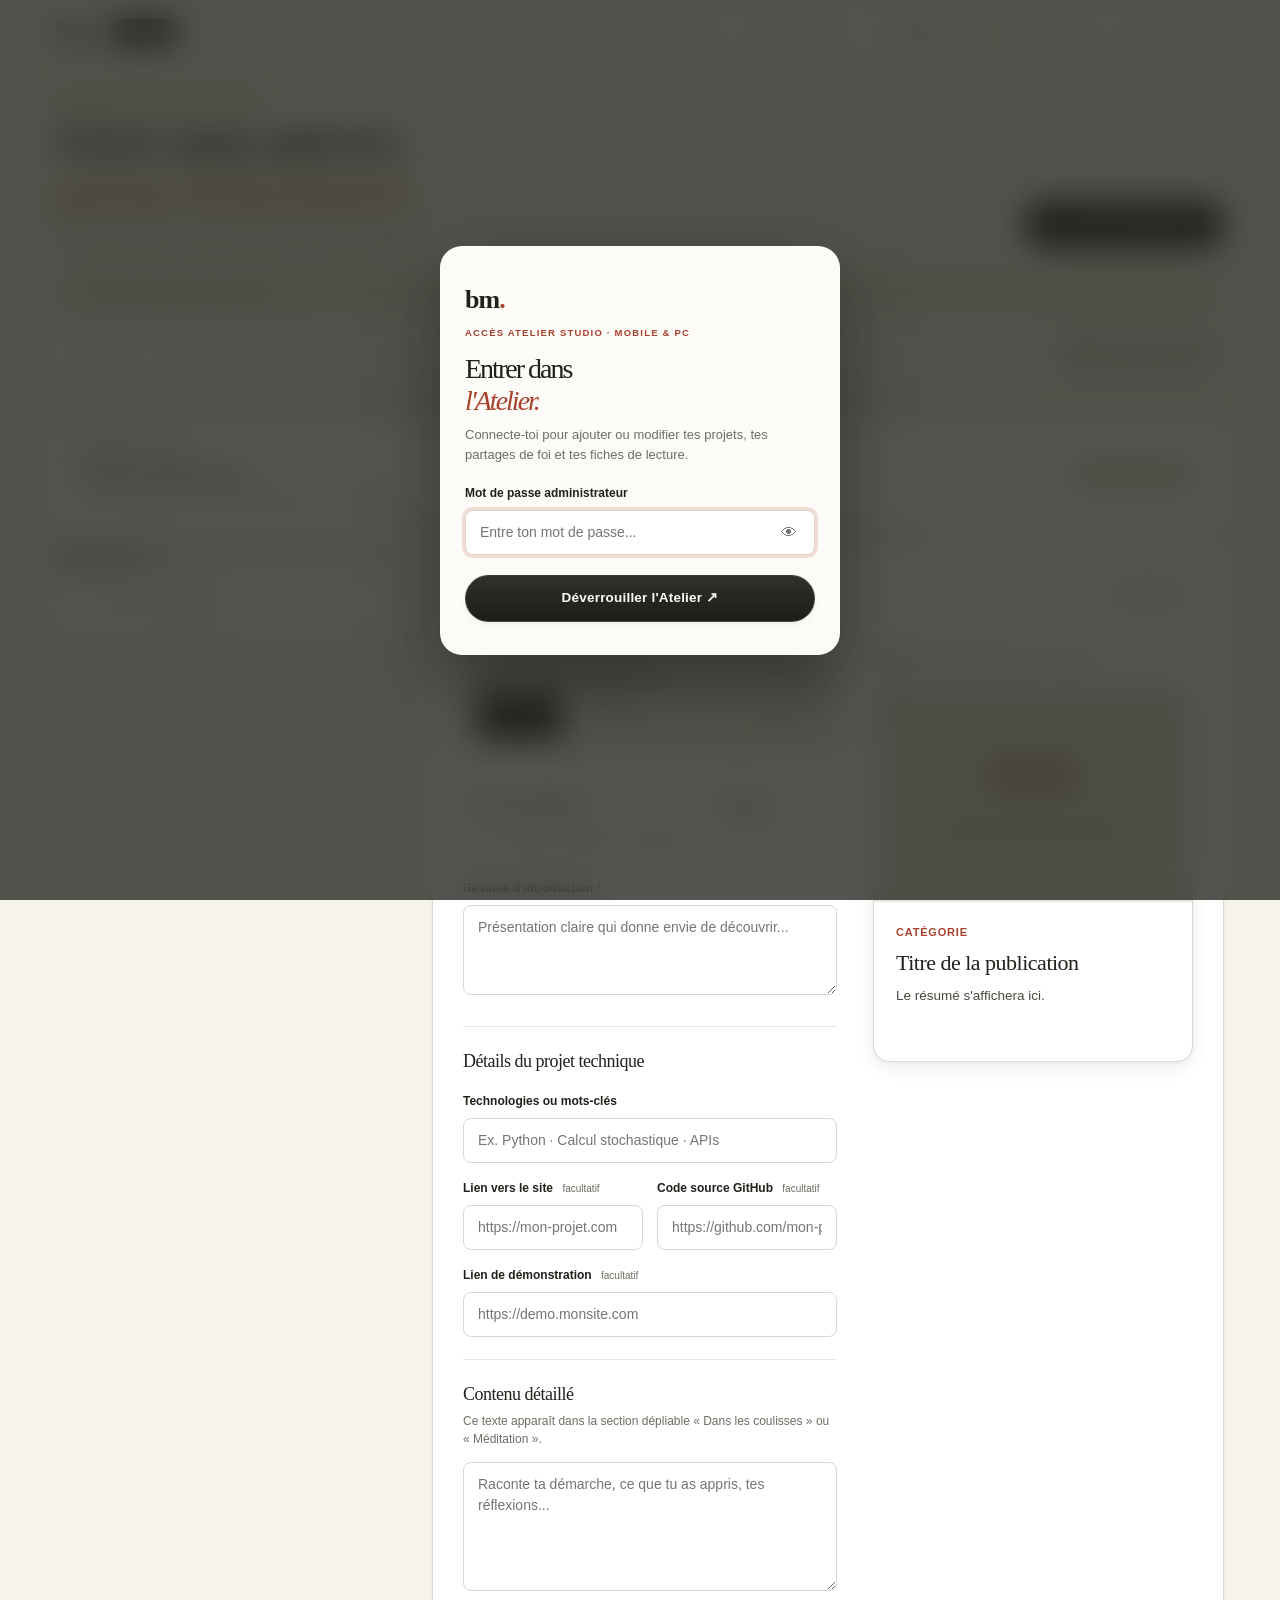
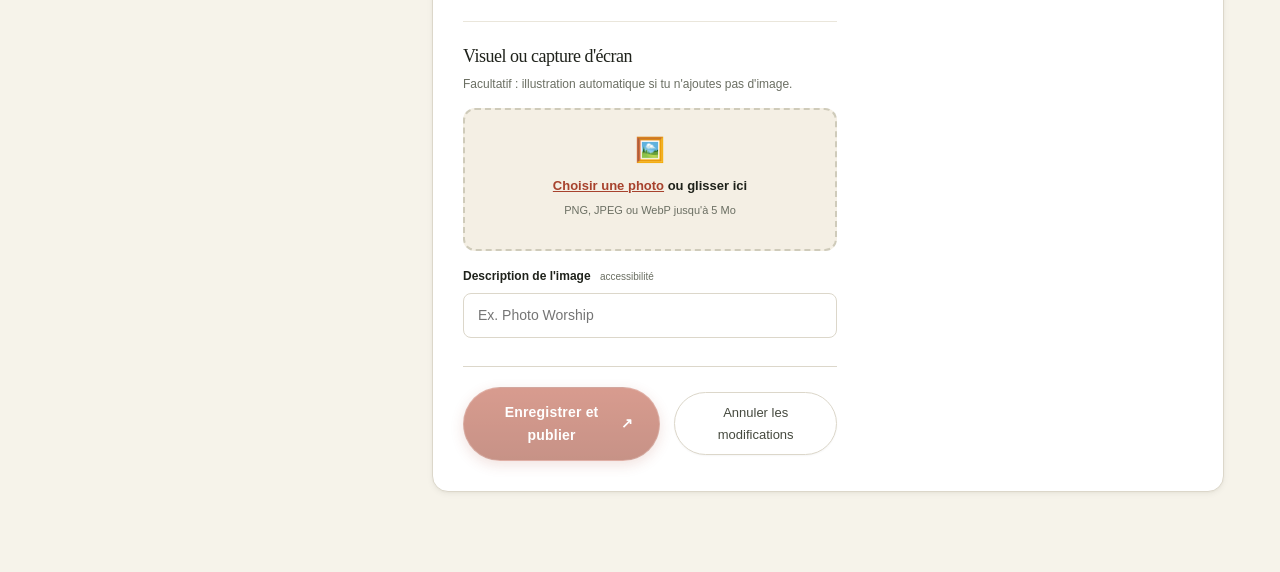
==== commit b02a9649: "fix(mobile): activation de tous les boutons tactiles, correction du chevauchement de recherche et na" ====
--- a/admin.html
+++ b/admin.html
@@ -78,7 +78,7 @@
         <h1>Gérer mon univers,<br><em>partout & facilement.</em></h1>
         <p class="heading-sub">Projets techniques, lectures inspirantes et partages de foi.</p>
       </div>
-      <button class="button new-post-btn" id="new-project" disabled>＋ Nouvelle publication</button>
+      <button class="button new-post-btn" id="new-project">＋ Nouvelle publication</button>
     </div>
 
     <!-- Message de notification d'état -->
--- a/admin.css
+++ b/admin.css
@@ -1443,6 +1443,14 @@
    Règles Responsive Dédiées : PETIT ÉCRAN & MOBILE (Pure Mobile UX)
    ========================================================================== */
 @media(max-width: 850px) {
+
+  /* Correction chevauchement barre de recherche */
+  .list-search-box {
+    position: relative !important;
+    width: 100% !important;
+  }
+
+
   .desktop-only {
     display: none !important;
   }
@@ -1588,6 +1596,31 @@
     padding: 12px 14px !important;
   }
 
+  /* Correction absolue du chevauchement icone / texte dans le champ de recherche */
+  .list-search-box {
+    position: relative !important;
+    width: 100% !important;
+  }
+  .list-search-icon {
+    position: absolute !important;
+    left: 16px !important;
+    top: 50% !important;
+    transform: translateY(-50%) !important;
+    font-size: 15px !important;
+    opacity: 0.55 !important;
+    pointer-events: none !important;
+    z-index: 10 !important;
+    line-height: 1 !important;
+  }
+  input.list-search-input,
+  #project-search.list-search-input {
+    padding-left: 50px !important;
+    padding-right: 16px !important;
+    padding-top: 11px !important;
+    padding-bottom: 11px !important;
+    border-radius: 9999px !important;
+  }
+
   .preview-section {
     margin-top: 28px;
     padding-top: 22px;
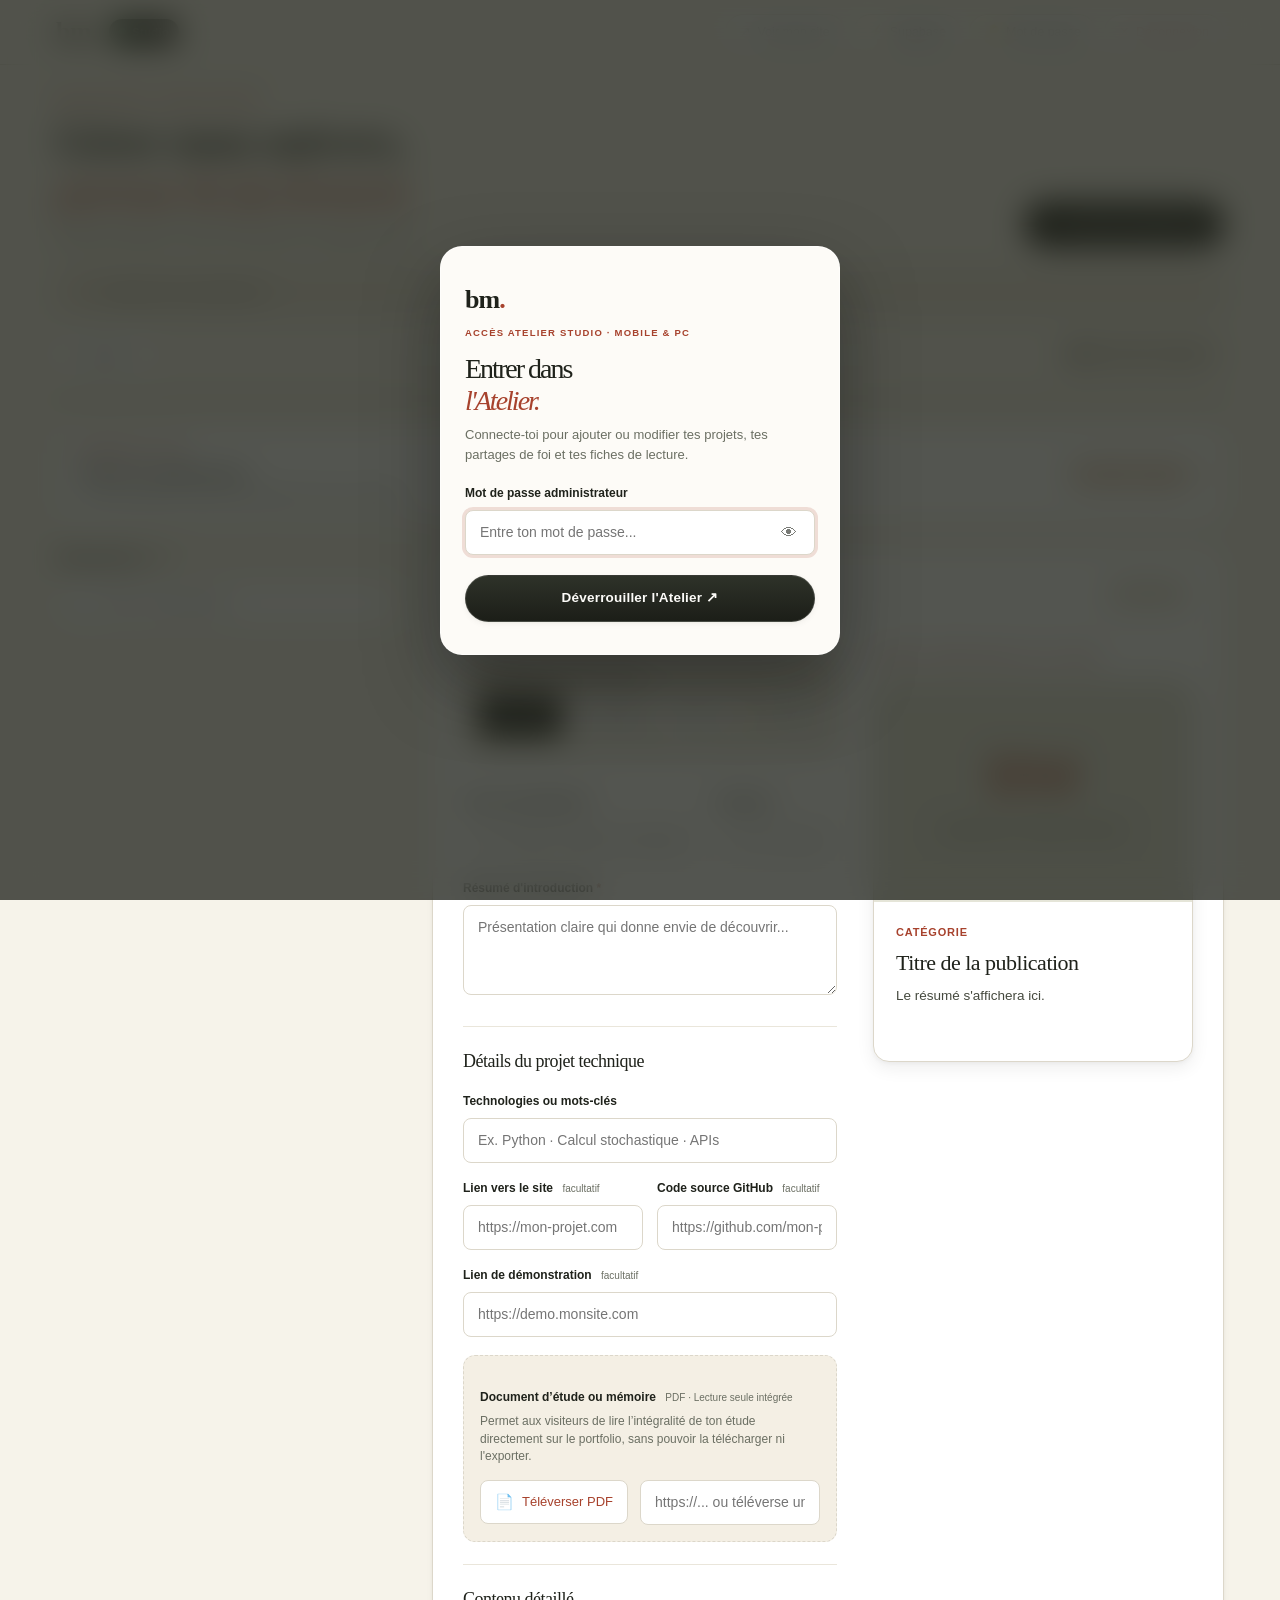
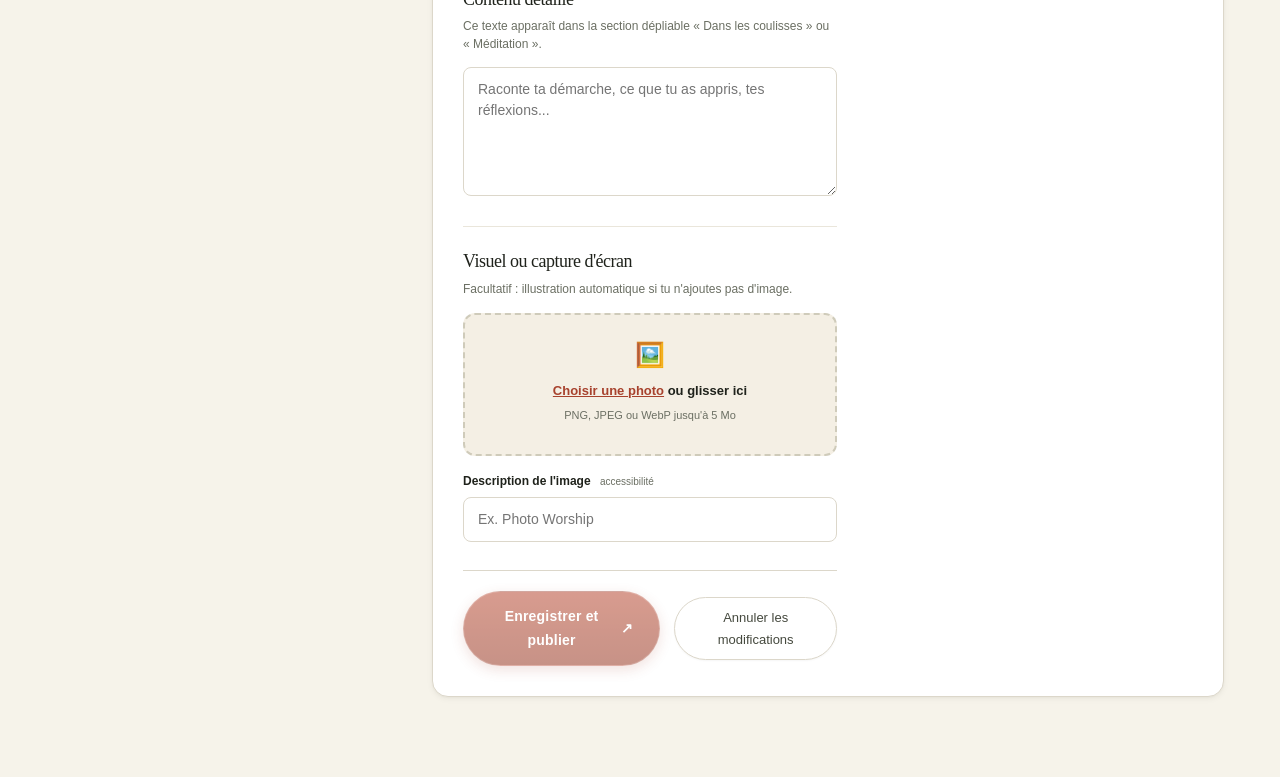
==== commit 96fccb13: "feat: liseuse securisee integree pour lecture des documents d'etude et memoires en ligne sans telech" ====
--- a/admin.html
+++ b/admin.html
@@ -188,6 +188,26 @@
                   </div>
                   <label for="demo">Lien de démonstration <small>facultatif</small></label>
                   <input id="demo" name="demo" type="url" maxlength="2000" placeholder="https://demo.monsite.com">
+
+                  <div class="document-upload-box">
+                    <label for="document">
+                      Document d’étude ou mémoire <small>PDF · Lecture seule intégrée</small>
+                    </label>
+                    <p class="field-help">Permet aux visiteurs de lire l’intégralité de ton étude directement sur le portfolio, sans pouvoir la télécharger ni l'exporter.</p>
+                    <div class="doc-input-grid">
+                      <div class="doc-file-btn-wrap">
+                        <label for="document-file" class="doc-upload-trigger">
+                          <span class="doc-icon" aria-hidden="true">📄</span>
+                          <span id="doc-upload-text">Téléverser PDF</span>
+                        </label>
+                        <input type="file" id="document-file" accept="application/pdf" class="sr-only">
+                      </div>
+                      <div class="doc-url-wrap">
+                        <input id="document" name="document" type="url" maxlength="2000" placeholder="https://... ou téléverse un fichier PDF ci-contre">
+                      </div>
+                    </div>
+                    <div id="doc-upload-status" class="doc-upload-status" hidden></div>
+                  </div>
                 </div>
               </div>
 
--- a/styles.css
+++ b/styles.css
@@ -391,3 +391,207 @@
   background: rgba(167, 66, 45, 0.08);
   transform: scale(1.15);
 }
+
+/* ==========================================================================
+   Bouton & Liseuse intégrée de documents d'étude (Lecture seule sécurisée)
+   ========================================================================== */
+.project-doc-btn {
+  background: transparent;
+  border: none;
+  border-bottom: 1px solid var(--accent);
+  padding: 6px 0;
+  font: inherit;
+  font-size: 12px;
+  color: var(--ink);
+  cursor: pointer;
+  display: inline-flex;
+  align-items: center;
+  gap: 5px;
+  font-weight: 500;
+  text-decoration: none;
+  transition: color 0.15s ease, border-color 0.15s ease;
+}
+
+.project-doc-btn:hover {
+  color: var(--accent);
+  border-bottom-color: var(--ink);
+}
+
+.doc-viewer-modal {
+  width: min(94vw, 1140px);
+  height: min(92vh, 880px);
+  max-width: 96vw;
+  max-height: 94vh;
+  margin: auto;
+  border: 1px solid var(--line);
+  border-radius: 12px;
+  background: var(--paper);
+  color: var(--ink);
+  padding: 0;
+  box-shadow: 0 25px 60px rgba(41, 44, 37, 0.28);
+  overflow: hidden;
+}
+
+.doc-viewer-modal::backdrop {
+  background: rgba(41, 44, 37, 0.65);
+  backdrop-filter: blur(4px);
+  -webkit-backdrop-filter: blur(4px);
+}
+
+.doc-viewer-container {
+  display: flex;
+  flex-direction: column;
+  width: 100%;
+  height: 100%;
+  background: var(--paper);
+}
+
+.doc-viewer-header {
+  display: flex;
+  align-items: center;
+  justify-content: space-between;
+  gap: 16px;
+  padding: 14px 22px;
+  background: #ffffff;
+  border-bottom: 1px solid var(--line);
+  flex-shrink: 0;
+}
+
+.doc-viewer-info {
+  display: flex;
+  flex-direction: column;
+  gap: 2px;
+  min-width: 0;
+}
+
+.doc-viewer-badge {
+  font-size: 10px;
+  font-weight: 600;
+  letter-spacing: 0.08em;
+  color: var(--accent);
+  text-transform: uppercase;
+}
+
+.doc-viewer-title {
+  margin: 0;
+  font-family: var(--serif);
+  font-size: 1.15rem;
+  font-weight: 600;
+  color: var(--ink);
+  white-space: nowrap;
+  overflow: hidden;
+  text-overflow: ellipsis;
+}
+
+.doc-viewer-sub {
+  margin: 0;
+  font-size: 11px;
+  color: var(--muted);
+}
+
+.doc-viewer-actions {
+  display: flex;
+  align-items: center;
+  gap: 10px;
+  flex-shrink: 0;
+}
+
+.doc-viewer-mode-btn {
+  background: var(--paper);
+  border: 1px solid var(--line);
+  color: var(--ink);
+  font-size: 11px;
+  padding: 6px 12px;
+  border-radius: 6px;
+  cursor: pointer;
+  transition: all 0.15s ease;
+}
+
+.doc-viewer-mode-btn:hover {
+  border-color: var(--ink);
+  background: #ffffff;
+}
+
+.doc-viewer-close-btn {
+  background: var(--ink);
+  color: var(--paper);
+  border: none;
+  font-size: 12px;
+  font-weight: 500;
+  padding: 7px 14px;
+  border-radius: 6px;
+  cursor: pointer;
+  transition: background 0.15s ease, transform 0.15s ease;
+}
+
+.doc-viewer-close-btn:hover {
+  background: var(--accent);
+}
+
+.doc-viewer-body {
+  position: relative;
+  flex: 1;
+  width: 100%;
+  height: 100%;
+  background: #eae7dd;
+  overflow: hidden;
+  user-select: none;
+  -webkit-user-select: none;
+}
+
+.doc-viewer-loading {
+  position: absolute;
+  inset: 0;
+  display: flex;
+  flex-direction: column;
+  align-items: center;
+  justify-content: center;
+  gap: 12px;
+  background: rgba(245, 242, 233, 0.94);
+  z-index: 2;
+  font-size: 13px;
+  color: var(--muted);
+}
+
+.doc-viewer-spinner {
+  width: 26px;
+  height: 26px;
+  border: 3px solid var(--line);
+  border-top-color: var(--accent);
+  border-radius: 50%;
+  animation: docSpin 0.8s linear infinite;
+}
+
+@keyframes docSpin {
+  to { transform: rotate(360deg); }
+}
+
+.doc-viewer-frame {
+  width: 100%;
+  height: 100%;
+  border: none;
+  display: block;
+}
+
+@media (max-width: 760px) {
+  .doc-viewer-modal {
+    width: 100vw;
+    height: 100dvh;
+    max-width: 100vw;
+    max-height: 100dvh;
+    border-radius: 0;
+    border: none;
+  }
+  .doc-viewer-header {
+    padding: 10px 14px;
+    flex-wrap: wrap;
+    gap: 10px;
+  }
+  .doc-viewer-title {
+    font-size: 1rem;
+  }
+  .doc-viewer-actions {
+    width: 100%;
+    justify-content: space-between;
+  }
+}
--- a/admin.css
+++ b/admin.css
@@ -1630,3 +1630,94 @@
     height: 200px;
   }
 }
+
+/* Document d'étude & recherche (PDF sécurisé) */
+.document-upload-box {
+  margin-top: 18px;
+  padding: 16px;
+  background: var(--admin-surface-soft);
+  border: 1px dashed var(--admin-line);
+  border-radius: var(--radius-md);
+  transition: border-color 0.2s var(--ease-spring);
+}
+
+.document-upload-box:hover {
+  border-color: var(--admin-accent);
+}
+
+.doc-input-grid {
+  display: flex;
+  align-items: center;
+  gap: 12px;
+  margin-top: 10px;
+}
+
+.doc-file-btn-wrap {
+  flex-shrink: 0;
+}
+
+.doc-upload-trigger {
+  display: inline-flex;
+  align-items: center;
+  gap: 8px;
+  background: #ffffff;
+  border: 1.5px solid var(--admin-line);
+  border-radius: var(--radius-sm);
+  padding: 9px 14px;
+  font-size: 13px;
+  font-weight: 500;
+  color: var(--admin-ink);
+  cursor: pointer;
+  margin: 0;
+  transition: all 0.2s var(--ease-spring);
+  white-space: nowrap;
+}
+
+.doc-upload-trigger:hover {
+  border-color: var(--admin-accent);
+  color: var(--admin-accent);
+  transform: translateY(-1px);
+  box-shadow: var(--shadow-xs);
+}
+
+.doc-icon {
+  font-size: 15px;
+}
+
+.doc-url-wrap {
+  flex: 1;
+}
+
+.doc-upload-status {
+  margin-top: 10px;
+  font-size: 12px;
+  font-weight: 500;
+  padding: 6px 12px;
+  border-radius: var(--radius-xs);
+  display: flex;
+  align-items: center;
+  gap: 8px;
+}
+
+.doc-upload-status.ready {
+  background: var(--admin-green-bg);
+  color: var(--admin-green);
+  border: 1px solid var(--admin-green-line);
+}
+
+.doc-upload-status.uploading {
+  background: #fff8e8;
+  color: #8c6b1b;
+  border: 1px solid #ebd8a7;
+}
+
+@media (max-width: 600px) {
+  .doc-input-grid {
+    flex-direction: column;
+    align-items: stretch;
+  }
+  .doc-upload-trigger {
+    justify-content: center;
+    width: 100%;
+  }
+}
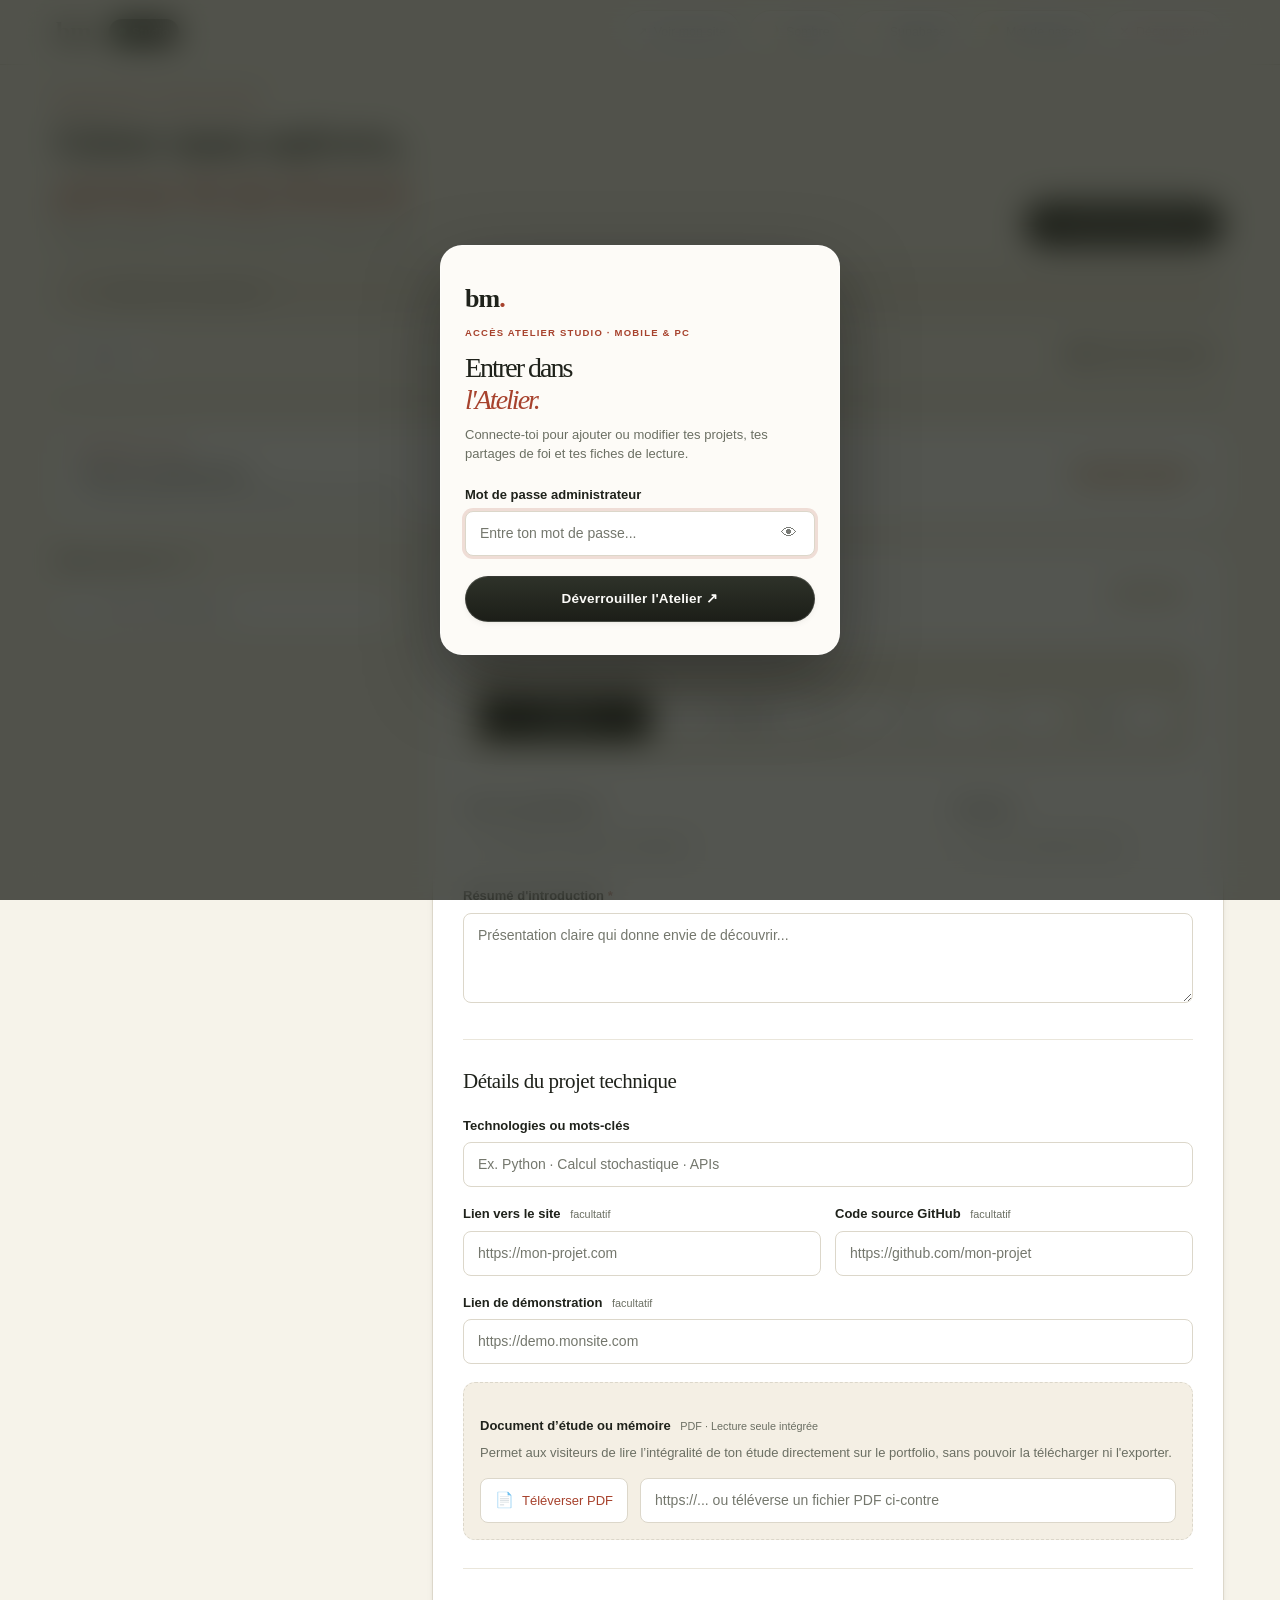
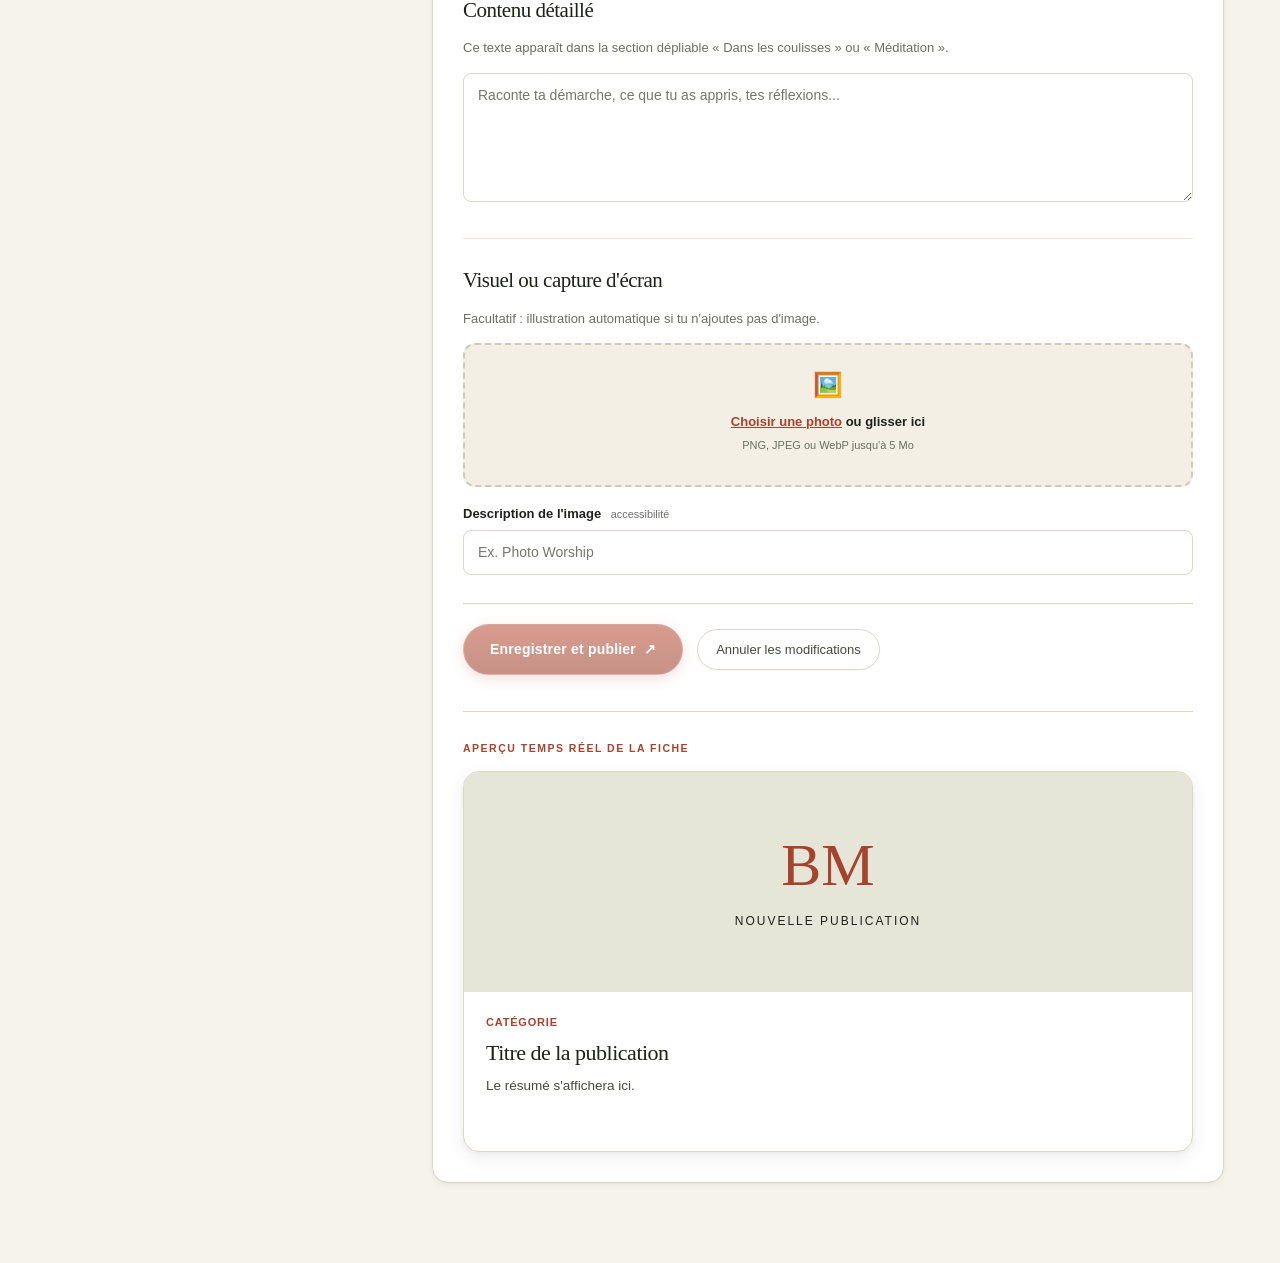
==== commit cc55b44c: "feat: application Rythme, dark mode admin et espacement des cartes projets" ====
--- a/admin.html
+++ b/admin.html
@@ -2,13 +2,23 @@
 <html lang="fr">
 <head>
   <meta charset="utf-8">
-  <meta name="viewport" content="width=device-width,initial-scale=1,maximum-scale=1,user-scalable=no">
+  <meta name="viewport" content="width=device-width,initial-scale=1">
   <meta name="robots" content="noindex,nofollow">
   <meta name="theme-color" content="#f6f3ea">
   <title>L'Atelier — Gestion des publications — Benjamin Minko</title>
   <link rel="icon" href="data:image/svg+xml,%3Csvg xmlns='http://www.w3.org/2000/svg' viewBox='0 0 100 100'%3E%3Crect width='100' height='100' rx='20' fill='%23a7422d'/%3E%3Ctext x='22' y='73' font-size='70' font-family='Georgia' fill='%23f5f2e9'%3Eb%3C/text%3E%3C/svg%3E">
   <link rel="stylesheet" href="styles.css?v=20261013">
   <link rel="stylesheet" href="admin.css?v=20261013">
+  <script>
+    (function() {
+      try {
+        var theme = localStorage.getItem('bm_theme') || (window.matchMedia('(prefers-color-scheme: dark)').matches ? 'dark' : 'light');
+        document.documentElement.setAttribute('data-theme', theme);
+        var meta = document.querySelector('meta[name="theme-color"]');
+        if (meta && theme === 'dark') meta.setAttribute('content', '#151713');
+      } catch (e) {}
+    })();
+  </script>
   <script src="admin.js?v=20261013" defer></script>
 </head>
 <body class="mobile-mode-list">
@@ -48,6 +58,9 @@
       <!-- Liens bureau -->
       <div class="admin-top-links desktop-only">
         <a class="top-pill-link" href="/" target="_blank" rel="noopener"><span>↗</span> Voir mon site</a>
+        <button type="button" id="theme-toggle" class="top-pill-link" aria-label="Passer au mode sombre" title="Passer au mode sombre">
+          <span id="theme-toggle-icon">🌙</span> <span id="theme-toggle-text">Sombre</span>
+        </button>
         <button type="button" id="open-sync-dialog" class="top-pill-link"><span>⚡</span> Supabase</button>
         <button type="button" id="open-change-pw" class="top-pill-link"><span>🔑</span> Mot de passe</button>
         <button type="button" id="logout-btn" class="top-pill-link danger-link"><span>✕</span> Déconnexion</button>
@@ -56,6 +69,7 @@
       <!-- Bouton Menu Mobile -->
       <div class="mobile-only mobile-header-actions">
         <a class="top-pill-link-mobile" href="/" target="_blank" rel="noopener" title="Voir le site">↗</a>
+        <button type="button" id="theme-toggle-mobile" class="top-pill-link-mobile" aria-label="Changer de thème" title="Changer de thème">🌙</button>
         <button type="button" id="mobile-menu-toggle" class="top-pill-link-mobile" aria-label="Menu des options">⚙️</button>
       </div>
     </nav>
@@ -63,6 +77,7 @@
     <!-- Menu déroulant options mobile -->
     <div id="mobile-dropdown-menu" class="mobile-dropdown" hidden>
       <div class="mobile-dropdown-inner wrap">
+        <button type="button" id="mobile-theme-toggle" class="mobile-menu-item"><span id="mobile-dropdown-theme-icon">🌙</span> <span id="mobile-dropdown-theme-text">Passer au mode sombre</span></button>
         <button type="button" id="mobile-open-sync" class="mobile-menu-item"><span>⚡</span> État synchronisation Supabase</button>
         <button type="button" id="mobile-open-pw" class="mobile-menu-item"><span>🔑</span> Modifier le mot de passe</button>
         <button type="button" id="mobile-logout" class="mobile-menu-item danger"><span>✕</span> Déconnexion</button>
@@ -123,7 +138,7 @@
         </div>
         <div class="list-search-box">
           <span class="list-search-icon" aria-hidden="true">🔍</span>
-          <input type="search" id="project-search" class="list-search-input" placeholder="Filtrer une publication..." autocomplete="off">
+          <input type="search" id="project-search" class="list-search-input" aria-label="Filtrer les publications" placeholder="Filtrer une publication..." autocomplete="off">
         </div>
         <div id="project-list" class="project-list"></div>
       </aside>
@@ -234,10 +249,61 @@
               <div id="fields-foi" class="type-fields-group" hidden>
                 <div class="field-section">
                   <h3>Méditation & Foi</h3>
-                  <label for="bibleRef">Référence biblique</label>
-                  <input id="bibleRef" name="bibleRef" maxlength="150" placeholder="Ex. Jean 15:5 ou Psaumes 23:1-3">
-                  <label for="verseText">Texte du verset ou passage</label>
-                  <textarea id="verseText" name="verseText" rows="3" maxlength="1500" placeholder="« Je suis le cep, vous êtes les sarments... »"></textarea>
+                  
+                  <!-- Assistant Biblique Intégré (LSG & Parole de Vie 2017) -->
+                  <div class="bible-assistant-box">
+                    <div class="bible-box-top">
+                      <span class="bible-box-badge">📖 ASSISTANT BIBLIQUE INTÉGRÉ</span>
+                      <div class="bible-version-pills" role="radiogroup" aria-label="Version de la Bible">
+                        <button type="button" class="bible-ver-pill active" data-ver="FRLSG" aria-pressed="true">Segond 1910 (LSG)</button>
+                        <button type="button" class="bible-ver-pill" data-ver="FRPDV17" aria-pressed="false">Parole de Vie 2017 (PDV)</button>
+                      </div>
+                    </div>
+
+                    <div class="bible-input-group">
+                      <div class="bible-ref-wrap">
+                        <label for="bibleRef">Référence biblique</label>
+                        <input id="bibleRef" name="bibleRef" maxlength="150" placeholder="Ex. Jean 3:16, Psaumes 23:1-3, Romains 8:28">
+                      </div>
+                      <div class="bible-btn-wrap">
+                        <button type="button" id="bible-fetch-btn" class="bible-action-btn primary" title="Récupérer le texte du verset dans la version sélectionnée">
+                          ✨ Insérer verset
+                        </button>
+                        <button type="button" id="bible-compare-btn" class="bible-action-btn secondary" title="Comparer Segond 1910 et Parole de Vie 2017">
+                          ⚖ Comparer LSG & PDV
+                        </button>
+                      </div>
+                    </div>
+
+                    <div id="bible-status" class="bible-status" hidden></div>
+
+                    <!-- Comparateur côte-à-côte -->
+                    <div id="bible-compare-drawer" class="bible-compare-drawer" hidden>
+                      <div class="compare-header">
+                        <span>Comparaison des versions pour ta méditation :</span>
+                        <button type="button" id="close-compare-drawer" class="close-compare-btn">✕ Fermer</button>
+                      </div>
+                      <div class="compare-grid">
+                        <div class="compare-card">
+                          <div class="compare-card-top">
+                            <strong>Louis Segond (LSG 1910)</strong>
+                            <button type="button" class="use-ver-btn" data-target="FRLSG">Utiliser LSG ↗</button>
+                          </div>
+                          <div id="compare-text-lsg" class="compare-text">En attente...</div>
+                        </div>
+                        <div class="compare-card">
+                          <div class="compare-card-top">
+                            <strong>Parole de Vie 2017 (PDV)</strong>
+                            <button type="button" class="use-ver-btn" data-target="FRPDV17">Utiliser PDV ↗</button>
+                          </div>
+                          <div id="compare-text-pdv" class="compare-text">En attente...</div>
+                        </div>
+                      </div>
+                    </div>
+                  </div>
+
+                  <label for="verseText">Texte du verset ou passage biblique</label>
+                  <textarea id="verseText" name="verseText" rows="3" maxlength="1500" placeholder="Le texte du verset apparaîtra ici ou saisis-le manuellement..."></textarea>
                 </div>
               </div>
 
--- a/styles.css
+++ b/styles.css
@@ -595,3 +595,812 @@
     justify-content: space-between;
   }
 }
+
+/* ==========================================================================
+   Outils de navigation : Recherche & Mode Sombre
+   ========================================================================== */
+.nav-tools {
+  display: flex;
+  align-items: center;
+  gap: 8px;
+  margin-left: auto;
+  margin-right: 14px;
+}
+
+.nav-tool-btn {
+  background: var(--paper);
+  border: 1px solid var(--line);
+  color: var(--ink);
+  font: inherit;
+  font-size: 13px;
+  padding: 6px 12px;
+  border-radius: 9999px;
+  cursor: pointer;
+  display: inline-flex;
+  align-items: center;
+  gap: 6px;
+  transition: all 0.2s ease;
+  line-height: 1;
+}
+
+.nav-tool-btn:hover {
+  border-color: var(--accent);
+  color: var(--accent);
+  background: #ffffff;
+  transform: translateY(-1px);
+}
+
+.nav-kbd {
+  font-family: var(--sans);
+  font-size: 10px;
+  padding: 2px 6px;
+  background: rgba(0, 0, 0, 0.06);
+  border-radius: 4px;
+  color: var(--muted);
+  font-weight: 600;
+  border: 1px solid rgba(0, 0, 0, 0.08);
+}
+
+@media (max-width: 760px) {
+  .nav-kbd {
+    display: none;
+  }
+  .nav-tools {
+    margin-right: 8px;
+  }
+  .nav-tool-btn {
+    padding: 6px 10px;
+    font-size: 12px;
+  }
+}
+
+/* ==========================================================================
+   Thème Sombre Éditorial (Dark Mode)
+   ========================================================================== */
+[data-theme="dark"] {
+  --paper: #181b15;
+  --surface: #22261e;
+  --ink: #eee9dc;
+  --muted: #a6a99c;
+  --line: #33372c;
+  --line-subtle: #292d24;
+  --accent: #cf624c;
+  --accent-glow: rgba(207, 98, 76, 0.25);
+}
+
+[data-theme="dark"] body {
+  background: var(--paper);
+  color: var(--ink);
+}
+
+[data-theme="dark"] .header {
+  background: rgba(24, 27, 21, 0.92);
+  border-bottom-color: var(--line);
+}
+
+[data-theme="dark"] .nav-tool-btn {
+  background: var(--surface);
+  border-color: var(--line);
+  color: var(--ink);
+}
+
+[data-theme="dark"] .nav-tool-btn:hover {
+  background: #2b3027;
+  border-color: var(--accent);
+}
+
+[data-theme="dark"] .nav-kbd {
+  background: rgba(255, 255, 255, 0.08);
+  border-color: rgba(255, 255, 255, 0.12);
+  color: var(--muted);
+}
+
+[data-theme="dark"] .project,
+[data-theme="dark"] .section-card,
+[data-theme="dark"] .preview-card {
+  background: var(--surface);
+  border-color: var(--line);
+}
+
+[data-theme="dark"] .project-placeholder {
+  background: #242920;
+}
+
+[data-theme="dark"] .doc-viewer-modal,
+[data-theme="dark"] .bible-modal,
+[data-theme="dark"] .search-palette {
+  background: var(--paper);
+  border-color: var(--line);
+  color: var(--ink);
+}
+
+[data-theme="dark"] .doc-viewer-header,
+[data-theme="dark"] .bible-modal-header,
+[data-theme="dark"] .search-palette-header {
+  background: var(--surface);
+  border-bottom-color: var(--line);
+}
+
+[data-theme="dark"] .search-palette-input {
+  background: var(--surface);
+  color: var(--ink);
+}
+
+[data-theme="dark"] .search-filter-pill {
+  background: var(--surface);
+  border-color: var(--line);
+  color: var(--muted);
+}
+
+[data-theme="dark"] .search-filter-pill.active {
+  background: var(--accent);
+  color: #ffffff;
+  border-color: var(--accent);
+}
+
+[data-theme="dark"] .search-result-item:hover {
+  background: #262b21;
+}
+
+[data-theme="dark"] .search-palette-footer {
+  background: var(--surface);
+  border-top-color: var(--line);
+}
+
+/* ==========================================================================
+   Bouton & Liseuse Biblique Intégrée (LSG & Parole de Vie 2017)
+   ========================================================================== */
+.bible-chapter-btn {
+  background: transparent;
+  border: none;
+  border-bottom: 1px solid var(--accent);
+  padding: 6px 0;
+  font: inherit;
+  font-size: 12px;
+  color: var(--ink);
+  cursor: pointer;
+  display: inline-flex;
+  align-items: center;
+  gap: 5px;
+  font-weight: 500;
+  transition: color 0.15s ease, border-color 0.15s ease;
+}
+
+.bible-chapter-btn:hover {
+  color: var(--accent);
+  border-bottom-color: var(--ink);
+}
+
+.bible-modal {
+  width: min(92vw, 840px);
+  height: min(88vh, 760px);
+  max-width: 95vw;
+  max-height: 92vh;
+  margin: auto;
+  border: 1px solid var(--line);
+  border-radius: 14px;
+  background: var(--paper);
+  color: var(--ink);
+  padding: 0;
+  box-shadow: 0 25px 60px rgba(0, 0, 0, 0.35);
+  overflow: hidden;
+}
+
+.bible-modal::backdrop {
+  background: rgba(24, 27, 21, 0.7);
+  backdrop-filter: blur(5px);
+  -webkit-backdrop-filter: blur(5px);
+}
+
+.bible-modal-container {
+  display: flex;
+  flex-direction: column;
+  width: 100%;
+  height: 100%;
+}
+
+.bible-modal-header {
+  display: flex;
+  align-items: center;
+  justify-content: space-between;
+  gap: 16px;
+  padding: 16px 22px;
+  background: #ffffff;
+  border-bottom: 1px solid var(--line);
+  flex-shrink: 0;
+}
+
+.bible-modal-info {
+  display: flex;
+  flex-direction: column;
+  gap: 3px;
+  min-width: 0;
+}
+
+.bible-modal-badge {
+  font-size: 10px;
+  font-weight: 700;
+  letter-spacing: 0.08em;
+  color: var(--accent);
+}
+
+.bible-modal-title {
+  margin: 0;
+  font-family: var(--serif);
+  font-size: 1.25rem;
+  font-weight: 600;
+  color: var(--ink);
+}
+
+.bible-modal-sub {
+  margin: 0;
+  font-size: 11px;
+  color: var(--muted);
+}
+
+.bible-modal-actions {
+  display: flex;
+  align-items: center;
+  gap: 10px;
+  flex-shrink: 0;
+}
+
+.bible-modal-versions {
+  display: flex;
+  gap: 4px;
+  background: var(--paper);
+  padding: 3px;
+  border-radius: 9999px;
+  border: 1px solid var(--line);
+}
+
+.bible-modal-ver {
+  border: none;
+  background: transparent;
+  font-size: 11px;
+  font-weight: 600;
+  padding: 5px 10px;
+  border-radius: 9999px;
+  color: var(--muted);
+  cursor: pointer;
+  transition: all 0.15s ease;
+}
+
+.bible-modal-ver.active {
+  background: var(--ink);
+  color: var(--paper);
+}
+
+.bible-modal-close {
+  background: var(--ink);
+  color: var(--paper);
+  border: none;
+  font-size: 12px;
+  font-weight: 500;
+  padding: 7px 14px;
+  border-radius: 6px;
+  cursor: pointer;
+  transition: background 0.15s ease;
+}
+
+.bible-modal-close:hover {
+  background: var(--accent);
+}
+
+.bible-modal-body {
+  position: relative;
+  flex: 1;
+  overflow-y: auto;
+  padding: 24px 30px;
+  line-height: 1.8;
+}
+
+.bible-modal-loading {
+  position: absolute;
+  inset: 0;
+  display: flex;
+  flex-direction: column;
+  align-items: center;
+  justify-content: center;
+  gap: 12px;
+  background: rgba(245, 242, 233, 0.94);
+  z-index: 2;
+  font-size: 13px;
+  color: var(--muted);
+}
+
+.bible-spinner {
+  width: 28px;
+  height: 28px;
+  border: 3px solid var(--line);
+  border-top-color: var(--accent);
+  border-radius: 50%;
+  animation: docSpin 0.8s linear infinite;
+}
+
+.bible-chapter-content {
+  font-family: var(--serif);
+  font-size: 1.08rem;
+  color: var(--ink);
+}
+
+.verse-item {
+  display: inline;
+  margin-right: 6px;
+}
+
+.verse-item.highlighted {
+  background: rgba(167, 66, 45, 0.12);
+  padding: 2px 4px;
+  border-radius: 3px;
+  border-left: 2px solid var(--accent);
+}
+
+.verse-num {
+  font-size: 0.72rem;
+  font-weight: 700;
+  color: var(--accent);
+  vertical-align: super;
+  margin-right: 4px;
+  user-select: none;
+}
+
+@media (max-width: 760px) {
+  .bible-modal {
+    width: 100vw;
+    height: 100dvh;
+    max-width: 100vw;
+    max-height: 100dvh;
+    border-radius: 0;
+  }
+  .bible-modal-header {
+    padding: 12px 16px;
+    flex-wrap: wrap;
+    gap: 10px;
+  }
+  .bible-modal-actions {
+    width: 100%;
+    justify-content: space-between;
+  }
+  .bible-modal-body {
+    padding: 16px 18px;
+    font-size: 1rem;
+  }
+}
+
+/* ==========================================================================
+   Palette de Recherche Instantanée (Ctrl+K / Cmd+K)
+   ========================================================================== */
+.search-palette {
+  width: min(90vw, 680px);
+  max-width: 94vw;
+  margin: 10vh auto auto auto;
+  border: 1px solid var(--line);
+  border-radius: 14px;
+  background: var(--paper);
+  color: var(--ink);
+  padding: 0;
+  box-shadow: 0 30px 70px rgba(0, 0, 0, 0.35);
+  overflow: hidden;
+}
+
+.search-palette::backdrop {
+  background: rgba(24, 27, 21, 0.65);
+  backdrop-filter: blur(4px);
+  -webkit-backdrop-filter: blur(4px);
+}
+
+.search-palette-container {
+  display: flex;
+  flex-direction: column;
+}
+
+.search-palette-header {
+  display: flex;
+  align-items: center;
+  gap: 12px;
+  padding: 14px 18px;
+  background: #ffffff;
+  border-bottom: 1px solid var(--line);
+}
+
+.search-palette-icon {
+  font-size: 18px;
+  opacity: 0.6;
+}
+
+.search-palette-input {
+  flex: 1;
+  border: none;
+  background: transparent;
+  font-size: 16px;
+  color: var(--ink);
+  outline: none;
+  font-family: var(--sans);
+}
+
+.close-search-btn {
+  background: transparent;
+  border: none;
+  font-size: 16px;
+  color: var(--muted);
+  cursor: pointer;
+  padding: 4px;
+}
+
+.close-search-btn:hover {
+  color: var(--accent);
+}
+
+.search-palette-filters {
+  display: flex;
+  gap: 6px;
+  padding: 10px 18px;
+  background: rgba(0, 0, 0, 0.02);
+  border-bottom: 1px solid var(--line);
+  overflow-x: auto;
+}
+
+.search-filter-pill {
+  font-size: 11px;
+  font-weight: 500;
+  padding: 4px 10px;
+  border-radius: 9999px;
+  border: 1px solid var(--line);
+  background: #ffffff;
+  color: var(--muted);
+  cursor: pointer;
+  white-space: nowrap;
+  transition: all 0.15s ease;
+}
+
+.search-filter-pill.active {
+  background: var(--ink);
+  color: var(--paper);
+  border-color: var(--ink);
+}
+
+.search-palette-body {
+  max-height: 380px;
+  overflow-y: auto;
+  padding: 12px 14px;
+  display: flex;
+  flex-direction: column;
+  gap: 8px;
+}
+
+.search-empty-hint {
+  padding: 30px 10px;
+  text-align: center;
+  color: var(--muted);
+  font-size: 13px;
+  margin: 0;
+}
+
+.search-result-item {
+  display: flex;
+  flex-direction: column;
+  gap: 4px;
+  padding: 12px 14px;
+  border-radius: 8px;
+  text-decoration: none;
+  color: var(--ink);
+  background: transparent;
+  border: 1px solid transparent;
+  cursor: pointer;
+  transition: all 0.15s ease;
+}
+
+.search-result-item:hover,
+.search-result-item.selected {
+  background: #ffffff;
+  border-color: var(--line);
+  transform: translateX(3px);
+}
+
+.search-result-top {
+  display: flex;
+  align-items: center;
+  justify-content: space-between;
+  gap: 8px;
+}
+
+.search-result-badge {
+  font-size: 10px;
+  font-weight: 700;
+  letter-spacing: 0.05em;
+  color: var(--accent);
+  text-transform: uppercase;
+}
+
+.search-result-title {
+  margin: 0;
+  font-size: 14px;
+  font-weight: 600;
+  color: var(--ink);
+}
+
+.search-result-desc {
+  margin: 0;
+  font-size: 12px;
+  color: var(--muted);
+  line-height: 1.4;
+}
+
+.search-palette-footer {
+  padding: 10px 18px;
+  background: #ffffff;
+  border-top: 1px solid var(--line);
+  font-size: 11px;
+  color: var(--muted);
+}
+
+.search-palette-footer kbd {
+  background: rgba(0, 0, 0, 0.05);
+  padding: 2px 5px;
+  border-radius: 3px;
+  border: 1px solid var(--line);
+  font-size: 10px;
+}
+
+@media (max-width: 600px) {
+  .search-palette {
+    width: 100vw;
+    max-width: 100vw;
+    margin: 0;
+    height: 100dvh;
+    border-radius: 0;
+  }
+  .search-palette-body {
+    max-height: calc(100dvh - 170px);
+  }
+}
+
+/* Project imagery: preserve the complete visual, including document covers. */
+.project .project-image{object-fit:contain;background:transparent}
+.project-media{--media-surface:#e8e6db;display:flex;flex-direction:column;width:100%;min-width:0;margin:0;padding:0;border:1px solid #d8d7cb;border-radius:16px;background:var(--media-surface);color:var(--ink);overflow:hidden;text-align:left;cursor:zoom-in;box-shadow:0 6px 20px #252c2508;transition:border-color .2s,box-shadow .2s}
+.media-stage{display:flex;align-items:center;justify-content:center;width:100%;height:clamp(280px,30vw,390px);padding:28px;overflow:hidden;background:radial-gradient(ellipse at 50% 30%,#ffffff88,transparent 72%)}
+.project .project-media .project-image{display:block;width:auto;height:auto;max-width:100%;max-height:100%;object-fit:contain;object-position:center;border-radius:4px;background:transparent;box-shadow:0 14px 28px #27291f24;transition:transform .35s ease;flex-shrink:1}
+.project-media.is-landscape .media-stage{padding:22px}
+.project-media.is-landscape .project-image{border-radius:7px}
+.media-footer{display:flex;align-items:center;justify-content:space-between;gap:14px;width:100%;padding:13px 18px;border-top:1px solid #d0d2c3;background:#ffffff40;font-size:11px;line-height:1.4}
+.media-kind{color:var(--muted);font-size:10px;letter-spacing:.8px;text-transform:uppercase}
+.media-action{display:inline-flex;align-items:center;gap:8px;font-weight:600;white-space:nowrap;color:var(--ink)}
+.project-media:focus-visible{outline:3px solid var(--accent);outline-offset:5px}
+@media(hover:hover){.project-media:hover{border-color:#9a9f89;box-shadow:0 12px 30px #252c2515}.project-media:hover .project-image{transform:translateY(-3px) scale(1.015)}}
+/* Cards de projet éditoriales : aération généreuse, respiration et élégance */
+.project {
+  min-width: 0;
+  display: flex;
+  flex-direction: column;
+  background: var(--surface);
+  border: 1px solid var(--line);
+  border-radius: 20px;
+  padding: 24px;
+  box-shadow: 0 4px 18px rgba(30, 34, 27, 0.04);
+  transition: transform 0.25s ease, box-shadow 0.25s ease, border-color 0.25s ease;
+}
+
+.project:hover {
+  transform: translateY(-4px);
+  border-color: var(--accent);
+  box-shadow: 0 14px 32px rgba(30, 34, 27, 0.09);
+}
+
+[data-theme="dark"] .project {
+  background: var(--surface);
+  border-color: var(--line);
+  box-shadow: 0 6px 24px rgba(0, 0, 0, 0.35);
+}
+
+[data-theme="dark"] .project:hover {
+  border-color: var(--accent);
+  box-shadow: 0 14px 38px rgba(0, 0, 0, 0.5);
+}
+
+.media-copy {
+  min-width: 0;
+  display: flex;
+  flex-direction: column;
+  flex: 1;
+}
+
+.media-copy .project-meta {
+  margin-top: 22px;
+  display: flex;
+  justify-content: space-between;
+  gap: 15px;
+  font-size: 11px;
+  letter-spacing: 0.8px;
+  color: var(--muted);
+}
+
+.media-copy p {
+  max-width: none;
+  font-size: 14px;
+  line-height: 1.8;
+  color: var(--muted);
+  margin: 0 0 18px;
+}
+
+[data-theme="dark"] .media-copy p {
+  color: var(--copy);
+}
+
+.media-copy h3 {
+  font-family: var(--serif);
+  font-size: 28px;
+  line-height: 1.2;
+  margin-block: 8px 14px;
+  color: var(--ink);
+}
+
+.media-copy .project-links {
+  display: flex;
+  flex-wrap: wrap;
+  gap: 12px 22px;
+  margin-block: 16px 20px;
+}
+
+.media-copy details {
+  border-top: 1px solid var(--line);
+  margin-top: auto;
+  padding-top: 2px;
+}
+
+.media-copy details summary {
+  display: flex;
+  justify-content: space-between;
+  padding: 12px 0;
+  font-size: 11.5px;
+  font-weight: 500;
+  cursor: pointer;
+}
+
+.media-copy .detail-body {
+  font-size: 13.5px;
+  line-height: 1.75;
+  color: var(--muted);
+  padding: 4px 0 16px;
+}
+
+[data-theme="dark"] .media-copy .detail-body {
+  color: var(--copy);
+}
+
+.media-copy .wide-copy {
+  padding: 0;
+}
+
+.projects:has(>.project:only-child) {
+  grid-template-columns: minmax(0, 1fr);
+}
+
+.projects > .project.media-ready:only-child,
+.projects > .project-wide.media-ready {
+  display: grid;
+  grid-template-columns: minmax(0, 1fr) minmax(0, 1.03fr);
+  align-items: start;
+  gap: 42px;
+  grid-column: 1 / -1;
+  padding: 30px;
+  border: 1px solid var(--line);
+  border-radius: 22px;
+  background: var(--surface);
+}
+
+.projects > .project.media-ready:only-child .media-stage,
+.projects > .project-wide.media-ready .media-stage {
+  height: clamp(360px, 37vw, 490px);
+  padding: 32px;
+}
+
+.projects > .project.media-ready:only-child .media-copy,
+.projects > .project-wide.media-ready .media-copy {
+  padding-block: 0;
+}
+
+.projects > .project.media-ready:only-child .project-meta,
+.projects > .project-wide.media-ready .project-meta {
+  margin-top: 0;
+}
+
+@media (max-width: 760px) {
+  .project {
+    padding: 18px;
+    border-radius: 16px;
+  }
+  .projects > .project.media-ready:only-child,
+  .projects > .project-wide.media-ready {
+    grid-template-columns: minmax(0, 1fr);
+    gap: 20px;
+    padding: 18px;
+  }
+}
+.project-media.image-unavailable .media-stage::after{content:'Aperçu indisponible';font-size:14px;color:var(--muted)}
+.project-media.image-unavailable .project-image{display:none}
+.image-viewer{width:min(1100px,calc(100vw - 40px));max-width:none;max-height:calc(100dvh - 40px);padding:0;border:1px solid var(--line);border-radius:16px;background:var(--paper);color:var(--ink);box-shadow:0 25px 90px #0005;overflow:hidden}
+.image-viewer::backdrop{background:#101710c9;backdrop-filter:blur(5px)}
+.image-viewer-head{display:flex;align-items:center;justify-content:space-between;gap:20px;padding:15px 22px;border-bottom:1px solid var(--line)}
+.image-viewer-head h2{font:500 16px/1.4 var(--sans);letter-spacing:0;margin:0;overflow-wrap:anywhere}
+.image-viewer-close{border:1px solid var(--line);border-radius:6px;background:transparent;padding:9px 13px;min-height:44px;flex-shrink:0;font-size:12px}
+.image-viewer-content{display:flex;align-items:center;justify-content:center;padding:24px;background:#e5e5db;overflow:auto;height:min(73dvh,760px)}
+.image-viewer-content img{display:block;max-width:100%;max-height:100%;width:auto;height:auto;object-fit:contain;box-shadow:0 12px 36px #0003}
+.image-viewer-caption{margin:0;padding:12px 22px;font-size:12px;color:var(--muted);max-height:12dvh;overflow:auto}
+body.image-viewer-open{overflow:hidden}
+
+/* Shared editorial surfaces keep content legible in both themes. */
+:root {
+  color-scheme: light;
+  --surface: #fffdf7;
+  --surface-soft: #eeece2;
+  --surface-about: #e8e8dc;
+  --copy: #53594e;
+}
+[data-theme="dark"] {
+  color-scheme: dark;
+  --surface: #22261e;
+  --surface-soft: #2b3026;
+  --surface-about: #20261e;
+  --copy: #c4c8b9;
+  --accent: #e28a73;
+}
+.about-section { background: var(--surface-about); }
+.about-copy > p, .faith-note p { color: var(--copy); line-height: 1.85; }
+.about-copy .large-copy { color: var(--ink); line-height: 1.3; }
+.about-portrait-card, .reading-card-inner, .faith-card-inner { background: var(--surface); }
+.about-portrait-footer, .section-card-bottom { border-color: var(--line); }
+.card-symbol-badge, .card-count-pill { background: var(--surface-soft); border-color: var(--line); }
+.reading-quote, .faith-quote { background: var(--surface-soft); color: var(--ink); padding: 18px 22px; }
+.filter:hover:not(.active), .doc-viewer-mode-btn:hover { background: var(--surface-soft); }
+.image-viewer-close { color: var(--ink); }
+.skip-link { color: var(--paper); }
+/* Paper illustrations retain their own ink, independent of the page theme. */
+.paper, .mini-app, .data-art, .document-stack { color: #292c25; }
+::selection { background: #d9b69a; color: #292c25; }
+[data-theme="dark"] .header { background: #181b15; }
+[data-theme="dark"] .rubric-heading.tone-sage { background: #283226; }
+[data-theme="dark"] .rubric-heading.tone-clay { background: #352b25; }
+[data-theme="dark"] .rubric-heading.tone-sand { background: #322f22; }
+[data-theme="dark"] .rubric-heading p:last-child { color: var(--copy); }
+[data-theme="dark"] .reading-art { background: #302b24; }
+[data-theme="dark"] .faith-art { background: #283025; }
+[data-theme="dark"] .reading-card-inner,
+[data-theme="dark"] .faith-card-inner { border-color: #515744; }
+[data-theme="dark"] .doc-viewer-body { background: var(--surface-soft); }
+[data-theme="dark"] .doc-viewer-loading,
+[data-theme="dark"] .bible-modal-loading { background: var(--paper); }
+[data-theme="dark"] .search-filter-pill.active { color: #181b15; }
+[data-theme="dark"] .search-result-item.selected { background: var(--surface-soft); }
+[data-theme="dark"] .personal-mark { color: #a7b898; }
+[data-theme="dark"] .personal-mark > span { color: var(--accent); }
+
+/* Consistent rhythm and targets, including narrow phones. */
+.nav-links, .text-link, .button, .project-links a, .project-doc-btn { font-size: 13px; }
+.notebook summary { border-radius: 6px; transition: background .2s ease; }
+.notebook details[open] summary { color: var(--accent); }
+.notebook summary small { font-size: 10px; letter-spacing: 1px; }
+.note-body { font-size: 15px; line-height: 1.85; }
+.section-card-bottom { flex-wrap: wrap; }
+.email-link { overflow-wrap: anywhere; }
+.contact-links { flex-wrap: wrap; }
+.image-viewer-close, .nav-tool-btn { min-height: 44px; }
+@media (hover: hover) {
+  .notebook summary:hover { background: var(--surface-soft); }
+}
+@media (max-width: 760px) {
+  .note-body { padding-left: 0; font-size: 14px; }
+  .about-copy > p, .faith-note p { font-size: 15px; }
+  .about-portrait-card { width: 100%; }
+  .rubric-navigation a { min-height: 44px; display: inline-flex; align-items: center; }
+  .notebook summary { gap: 14px; }
+  .note-plus { flex-shrink: 0; }
+  .reading-quote, .faith-quote { margin-inline: 0; padding: 16px; }
+}
+[data-theme="dark"] .project-media{--media-surface:#252d24;border-color:#414c3b}
+[data-theme="dark"] .media-stage{background:radial-gradient(ellipse at 50% 30%,#45503b66,transparent 72%)}
+[data-theme="dark"] .media-footer{background:#171d1840;border-color:#414c3b}
+[data-theme="dark"] .image-viewer-content{background:#20261f}
+@media(max-width:760px){.projects>.project.media-ready:only-child,.projects>.project-wide.media-ready{grid-template-columns:minmax(0,1fr);gap:20px}.projects>.project.media-ready:only-child .media-copy,.projects>.project-wide.media-ready .media-copy{padding:0}.projects>.project.media-ready:only-child .media-stage,.projects>.project-wide.media-ready .media-stage,.project-media .media-stage{height:clamp(310px,95vw,440px);padding:25px}.project-media.is-landscape .media-stage{height:auto;min-height:210px;aspect-ratio:4/3;padding:18px}.project-media.is-landscape .project-image{max-height:100%;max-width:100%}.media-copy .project-meta{margin-top:0}.media-copy h3{font-size:29px}.media-footer{padding:13px 15px}.image-viewer{width:calc(100vw - 20px);max-height:calc(100dvh - 20px);border-radius:10px}.image-viewer-head{padding:12px 14px;gap:12px}.image-viewer-content{padding:12px;height:68dvh}.image-viewer-caption{padding:12px 14px;font-size:11px}}
+@media(prefers-reduced-motion:reduce){.project-media,.project-media .project-image{transition:none!important}.project-media:hover .project-image{transform:none}}
+
--- a/admin.css
+++ b/admin.css
@@ -23,6 +23,7 @@
   --admin-danger: #b33924;
   --admin-danger-bg: #fdf2f0;
   --admin-danger-line: #f4c8c2;
+  --admin-input-bg: #ffffff;
   
   --radius-xs: 6px;
   --radius-sm: 8px;
@@ -39,6 +40,37 @@
 
   --ease-spring: cubic-bezier(0.16, 1, 0.3, 1);
   --ease-out: cubic-bezier(0.2, 0, 0, 1);
+}
+
+/* Thème sombre éditorial haute lisibilité */
+[data-theme="dark"] {
+  color-scheme: dark;
+  --admin-bg: #141712;
+  --admin-card: #1f241c;
+  --admin-card-hover: #262c22;
+  --admin-surface-muted: #283023;
+  --admin-surface-soft: #23281f;
+  --admin-line: #3e4637;
+  --admin-line-subtle: #30372a;
+  --admin-ink: #f7f4ec;
+  --admin-ink-sub: #d8dbcf;
+  --admin-muted: #a8ad9d;
+  --admin-accent: #e87c64;
+  --admin-accent-dark: #cc5e46;
+  --admin-accent-glow: rgba(232, 124, 100, 0.28);
+  --admin-green: #62dc7d;
+  --admin-green-bg: #192a1c;
+  --admin-green-line: #2d5632;
+  --admin-danger: #ff7b6b;
+  --admin-danger-bg: #321917;
+  --admin-danger-line: #60251f;
+  --admin-input-bg: #171b14;
+
+  --shadow-xs: 0 1px 2px rgba(0, 0, 0, 0.35);
+  --shadow-sm: 0 2px 6px rgba(0, 0, 0, 0.45), 0 1px 2px rgba(0, 0, 0, 0.25);
+  --shadow-md: 0 6px 18px rgba(0, 0, 0, 0.55), 0 2px 4px rgba(0, 0, 0, 0.3);
+  --shadow-lg: 0 16px 36px rgba(0, 0, 0, 0.65), 0 4px 10px rgba(0, 0, 0, 0.35);
+  --shadow-hover: 0 10px 28px rgba(0, 0, 0, 0.6), 0 3px 8px rgba(0, 0, 0, 0.35);
 }
 
 html, body {
@@ -702,6 +734,8 @@
 }
 
 .list-header h2 {
+  letter-spacing: -0.3px;
+  line-height: 1.35;
   font-family: var(--serif);
   font-size: 20px;
   margin: 0;
@@ -1048,7 +1082,7 @@
   width: 100%;
   box-sizing: border-box;
   border: 1.5px solid var(--admin-line);
-  background: #ffffff;
+  background: var(--admin-input-bg, #ffffff);
   border-radius: var(--radius-sm);
   font: 14px/1.5 var(--sans);
   color: var(--admin-ink);
@@ -1093,9 +1127,10 @@
   margin-top: 8px;
 }
 
-.upload-dropzone:hover {
+.upload-dropzone:hover,
+.upload-dropzone.is-dragover {
   border-color: var(--admin-accent);
-  background: #ffffff;
+  background: var(--admin-card-hover);
 }
 
 .upload-icon {
@@ -1423,7 +1458,8 @@
   }
 }
 
-@media(min-width: 1240px) {
+@media(min-width: 1600px) {
+  .wrap { max-width: 1480px !important; }
   .editor-workspace {
     display: grid;
     grid-template-columns: minmax(0, 1.25fr) minmax(320px, 0.75fr);
@@ -1721,3 +1757,1027 @@
     width: 100%;
   }
 }
+
+/* ==========================================================================
+   Assistant Biblique Intégré (LSG & Parole de Vie 2017)
+   ========================================================================== */
+.bible-assistant-box {
+  background: var(--admin-surface-soft);
+  border: 1.5px solid var(--admin-line);
+  border-radius: var(--radius-md);
+  padding: 16px;
+  margin: 14px 0 18px;
+  transition: border-color 0.2s var(--ease-spring);
+}
+
+.bible-assistant-box:focus-within {
+  border-color: var(--admin-accent);
+}
+
+.bible-box-top {
+  display: flex;
+  align-items: center;
+  justify-content: space-between;
+  gap: 12px;
+  flex-wrap: wrap;
+  margin-bottom: 12px;
+  padding-bottom: 10px;
+  border-bottom: 1px solid var(--admin-line-subtle);
+}
+
+.bible-box-badge {
+  font-size: 11px;
+  font-weight: 700;
+  letter-spacing: 0.06em;
+  color: var(--admin-accent);
+}
+
+.bible-version-pills {
+  display: flex;
+  gap: 6px;
+  background: var(--admin-card);
+  padding: 3px;
+  border-radius: var(--radius-pill);
+  border: 1px solid var(--admin-line);
+}
+
+.bible-ver-pill {
+  border: none;
+  background: transparent;
+  padding: 5px 12px;
+  font-size: 11px;
+  font-weight: 600;
+  color: var(--admin-muted);
+  border-radius: var(--radius-pill);
+  cursor: pointer;
+  transition: all 0.2s var(--ease-spring);
+}
+
+.bible-ver-pill.active {
+  background: var(--admin-ink);
+  color: #ffffff;
+  box-shadow: var(--shadow-xs);
+}
+
+.bible-input-group {
+  display: flex;
+  align-items: flex-end;
+  gap: 12px;
+  flex-wrap: wrap;
+}
+
+.bible-ref-wrap {
+  flex: 1;
+  min-width: 220px;
+}
+
+.bible-ref-wrap label {
+  margin-top: 0;
+}
+
+.bible-btn-wrap {
+  display: flex;
+  gap: 8px;
+  flex-shrink: 0;
+}
+
+.bible-action-btn {
+  padding: 10px 14px;
+  font-size: 12px;
+  font-weight: 600;
+  border-radius: var(--radius-sm);
+  cursor: pointer;
+  display: inline-flex;
+  align-items: center;
+  gap: 6px;
+  transition: all 0.2s var(--ease-spring);
+  white-space: nowrap;
+}
+
+.bible-action-btn.primary {
+  background: var(--admin-accent);
+  color: #ffffff;
+  border: 1px solid var(--admin-accent-dark);
+}
+
+.bible-action-btn.primary:hover {
+  background: var(--admin-accent-dark);
+  transform: translateY(-1px);
+}
+
+.bible-action-btn.secondary {
+  background: #ffffff;
+  color: var(--admin-ink);
+  border: 1.5px solid var(--admin-line);
+}
+
+.bible-action-btn.secondary:hover {
+  border-color: var(--admin-ink);
+  color: var(--admin-accent);
+  transform: translateY(-1px);
+}
+
+.bible-status {
+  margin-top: 10px;
+  font-size: 12px;
+  font-weight: 500;
+  padding: 8px 12px;
+  border-radius: var(--radius-xs);
+  display: flex;
+  align-items: center;
+  gap: 8px;
+}
+
+.bible-status.success {
+  background: var(--admin-green-bg);
+  color: var(--admin-green);
+  border: 1px solid var(--admin-green-line);
+}
+
+.bible-status.error {
+  background: var(--admin-danger-bg);
+  color: var(--admin-danger);
+  border: 1px solid var(--admin-danger-line);
+}
+
+.bible-status.loading {
+  background: #fff8e8;
+  color: #8c6b1b;
+  border: 1px solid #ebd8a7;
+}
+
+.bible-compare-drawer {
+  margin-top: 14px;
+  background: #ffffff;
+  border: 1px solid var(--admin-line);
+  border-radius: var(--radius-sm);
+  padding: 14px;
+  box-shadow: var(--shadow-sm);
+}
+
+.compare-header {
+  display: flex;
+  justify-content: space-between;
+  align-items: center;
+  margin-bottom: 12px;
+  font-size: 12px;
+  font-weight: 600;
+  color: var(--admin-ink-sub);
+}
+
+.close-compare-btn {
+  background: transparent;
+  border: none;
+  font-size: 11px;
+  color: var(--admin-muted);
+  cursor: pointer;
+  padding: 4px 8px;
+}
+
+.close-compare-btn:hover {
+  color: var(--admin-accent);
+}
+
+.compare-grid {
+  display: grid;
+  grid-template-columns: 1fr 1fr;
+  gap: 14px;
+}
+
+.compare-card {
+  background: var(--admin-surface-soft);
+  border: 1px solid var(--admin-line-subtle);
+  border-radius: var(--radius-xs);
+  padding: 12px;
+  display: flex;
+  flex-direction: column;
+  gap: 8px;
+}
+
+.compare-card-top {
+  display: flex;
+  align-items: center;
+  justify-content: space-between;
+  gap: 8px;
+  font-size: 12px;
+  color: var(--admin-ink);
+}
+
+.use-ver-btn {
+  font-size: 11px;
+  font-weight: 600;
+  padding: 4px 8px;
+  background: #ffffff;
+  border: 1px solid var(--admin-line);
+  border-radius: var(--radius-pill);
+  cursor: pointer;
+  color: var(--admin-accent);
+  transition: all 0.15s ease;
+}
+
+.use-ver-btn:hover {
+  background: var(--admin-accent);
+  color: #ffffff;
+  border-color: var(--admin-accent);
+}
+
+.compare-text {
+  font-size: 13px;
+  line-height: 1.55;
+  color: var(--admin-ink);
+  font-style: italic;
+  max-height: 180px;
+  overflow-y: auto;
+}
+
+/* Editorial polish: readable forms and complete image previews. */
+.preview-card .project-image {
+  height: clamp(240px, 28vw, 360px);
+  object-fit: contain;
+  padding: 20px;
+  background: var(--admin-surface-soft);
+}
+.field-section { margin-top: 28px; padding-top: 24px; }
+.field-section h3 { font-size: 21px; margin-bottom: 10px; }
+.field-help { font-size: 13px; line-height: 1.65; }
+label { font-size: 13px; }
+input::placeholder, textarea::placeholder { color: #74776d; opacity: 1; }
+.form-row > *, .two-fields > *, .editor-workspace > *, #fields { min-width: 0; }
+.edit-heading { gap: 12px; flex-wrap: wrap; }
+#save-state { white-space: normal; }
+.top-pill-link, .top-pill-link-mobile, .type-pill,
+.btn-card-action, .bible-action-btn, .doc-upload-trigger { min-height: 44px; }
+.top-pill-link-mobile { min-width: 44px; }
+.live-dot { animation: none; box-shadow: none; }
+.preview-content { overflow-wrap: anywhere; }
+.form-actions { flex-wrap: wrap; }
+.upload-dropzone:focus-within { outline: 2px solid var(--admin-accent); outline-offset: 4px; }
+@media (min-width: 851px) and (max-width: 1100px) {
+  .editor-layout { grid-template-columns: 270px minmax(0, 1fr); gap: 22px; }
+  .edit-area { padding: 22px; }
+  .form-row { flex-direction: column; gap: 0; }
+  .two-fields { grid-template-columns: minmax(0, 1fr); gap: 0; }
+  .type-pills { grid-template-columns: repeat(2, minmax(0, 1fr)); }
+}
+@media (max-width: 850px) {
+  .preview-card .project-image { height: 300px; padding: 18px; }
+  .mobile-sticky-bottom { padding-bottom: calc(10px + env(safe-area-inset-bottom)); }
+  .admin-main { padding-bottom: calc(110px + env(safe-area-inset-bottom)); }
+  .edit-heading h2 { line-height: 1.3; }
+}
+
+@media (max-width: 650px) {
+  .bible-input-group {
+    flex-direction: column;
+    align-items: stretch;
+  }
+  .bible-btn-wrap {
+    flex-direction: column;
+  }
+  .compare-grid {
+    grid-template-columns: 1fr;
+  }
+}
+
+/* ==========================================================================
+   Thème Sombre Éditorial — Lisibilité Parfaite de l'Atelier Admin
+   ========================================================================== */
+[data-theme="dark"] body {
+  background-color: var(--admin-bg);
+  color: var(--admin-ink);
+}
+
+[data-theme="dark"] .header {
+  background: rgba(20, 23, 18, 0.94);
+  border-bottom-color: var(--admin-line);
+}
+
+[data-theme="dark"] .brand-group .brand {
+  color: var(--admin-ink);
+}
+
+[data-theme="dark"] .badge-tag {
+  background: #272d23;
+  color: #f7f4ec;
+  border: 1px solid var(--admin-line);
+}
+
+[data-theme="dark"] .top-pill-link {
+  background: var(--admin-card);
+  border-color: var(--admin-line);
+  color: var(--admin-ink);
+}
+
+[data-theme="dark"] .top-pill-link:hover {
+  background: #2b3226;
+  border-color: var(--admin-accent);
+  color: #ffffff;
+}
+
+[data-theme="dark"] .top-pill-link.danger-link {
+  color: var(--admin-danger);
+}
+
+[data-theme="dark"] .top-pill-link.danger-link:hover {
+  background: var(--admin-danger-bg);
+  border-color: var(--admin-danger-line);
+  color: #ffffff;
+}
+
+[data-theme="dark"] .top-pill-link-mobile {
+  background: var(--admin-card);
+  border-color: var(--admin-line);
+  color: var(--admin-ink);
+}
+
+[data-theme="dark"] .top-pill-link-mobile:active,
+[data-theme="dark"] .top-pill-link-mobile:hover {
+  background: #2b3226;
+  border-color: var(--admin-accent);
+  color: #ffffff;
+}
+
+/* Menu déroulant mobile */
+[data-theme="dark"] .mobile-dropdown {
+  background: #1c2119;
+  border-bottom-color: var(--admin-line);
+  box-shadow: 0 16px 40px rgba(0, 0, 0, 0.65);
+}
+
+[data-theme="dark"] .mobile-menu-item {
+  background: #242920;
+  border-color: var(--admin-line-subtle);
+  color: var(--admin-ink);
+}
+
+[data-theme="dark"] .mobile-menu-item:hover,
+[data-theme="dark"] .mobile-menu-item:active {
+  background: #2c3327;
+  color: #ffffff;
+  border-color: var(--admin-line);
+}
+
+[data-theme="dark"] .mobile-menu-item.danger {
+  color: var(--admin-danger);
+  background: var(--admin-danger-bg);
+  border-color: var(--admin-danger-line);
+}
+
+/* En-tête et Titres */
+[data-theme="dark"] .admin-heading h1 {
+  color: var(--admin-ink);
+}
+
+[data-theme="dark"] .admin-heading h1 em {
+  color: var(--admin-accent);
+}
+
+[data-theme="dark"] .heading-sub {
+  color: var(--admin-ink-sub);
+}
+
+/* Notifications et Messages */
+[data-theme="dark"] .message {
+  background: #242920;
+  border-color: var(--admin-line);
+  color: var(--admin-ink);
+}
+
+[data-theme="dark"] .message.success {
+  background: var(--admin-green-bg);
+  color: var(--admin-green);
+  border-color: var(--admin-green-line);
+}
+
+[data-theme="dark"] .message.error {
+  background: var(--admin-danger-bg);
+  color: var(--admin-danger);
+  border-color: var(--admin-danger-line);
+}
+
+/* Barre utilitaires */
+[data-theme="dark"] .mobile-ip-badge {
+  background: #23281f;
+  border-color: var(--admin-line);
+  color: var(--admin-ink-sub);
+}
+
+/* Rubriques (Pills Carousel) */
+[data-theme="dark"] .admin-sections {
+  background: #181c15;
+  border-color: var(--admin-line);
+}
+
+[data-theme="dark"] .section-tab {
+  color: var(--admin-ink-sub);
+}
+
+[data-theme="dark"] .section-tab:hover {
+  background: rgba(255, 255, 255, 0.08);
+  color: #ffffff;
+}
+
+[data-theme="dark"] .section-tab[aria-pressed="true"] {
+  background: #2c3426;
+  color: #ffffff;
+  border: 1px solid #525f47;
+  box-shadow: 0 2px 8px rgba(0, 0, 0, 0.4);
+}
+
+[data-theme="dark"] .section-tab span:last-child {
+  background: rgba(255, 255, 255, 0.12);
+  color: var(--admin-ink);
+}
+
+[data-theme="dark"] .section-tab[aria-pressed="true"] span:last-child {
+  background: var(--admin-accent);
+  color: #ffffff;
+}
+
+/* Contexte de rubrique active */
+[data-theme="dark"] .section-context {
+  background: var(--admin-card);
+  border-color: var(--admin-line);
+}
+
+[data-theme="dark"] .section-context h2 {
+  color: var(--admin-ink);
+}
+
+[data-theme="dark"] .section-context p {
+  color: var(--admin-ink-sub);
+}
+
+[data-theme="dark"] .section-context .text-link {
+  background: #242920;
+  border-color: var(--admin-line);
+  color: var(--admin-accent);
+}
+
+[data-theme="dark"] .section-context .text-link:hover {
+  background: var(--admin-accent);
+  border-color: var(--admin-accent);
+  color: #ffffff;
+}
+
+/* Sélecteur mobile */
+[data-theme="dark"] .mobile-view-tabs {
+  background: #181c15;
+  border-color: var(--admin-line);
+}
+
+[data-theme="dark"] .mobile-view-tab {
+  color: var(--admin-ink-sub);
+}
+
+[data-theme="dark"] .mobile-view-tab.active {
+  background: #2c3426;
+  color: #ffffff;
+  box-shadow: 0 2px 8px rgba(0, 0, 0, 0.4);
+}
+
+[data-theme="dark"] .mobile-view-tab .tab-count-badge {
+  background: rgba(255, 255, 255, 0.12);
+  color: var(--admin-ink);
+}
+
+[data-theme="dark"] .mobile-view-tab.active .tab-count-badge {
+  background: var(--admin-accent);
+  color: #ffffff;
+}
+
+[data-theme="dark"] .mobile-back-btn {
+  background: #242920 !important;
+  color: var(--admin-ink) !important;
+  border: 1px solid var(--admin-line) !important;
+}
+
+/* Liste des projets & Recherche */
+[data-theme="dark"] .list-header h2 {
+  color: var(--admin-ink);
+}
+
+[data-theme="dark"] .list-header h2 span {
+  background: #283023;
+  color: var(--admin-ink);
+  border: 1px solid var(--admin-line-subtle);
+}
+
+[data-theme="dark"] .list-search-input,
+[data-theme="dark"] #project-search.list-search-input {
+  background: #171b14 !important;
+  border-color: var(--admin-line) !important;
+  color: var(--admin-ink) !important;
+}
+
+[data-theme="dark"] .list-search-icon {
+  color: var(--admin-muted);
+  opacity: 0.85;
+}
+
+[data-theme="dark"] .list-project {
+  background: var(--admin-card);
+  border-color: var(--admin-line);
+}
+
+[data-theme="dark"] .list-project:hover {
+  background: var(--admin-card-hover);
+  border-color: #556249;
+}
+
+[data-theme="dark"] .list-project.selected {
+  background: #252d20;
+  border-color: var(--admin-accent);
+  box-shadow: 0 4px 16px rgba(0, 0, 0, 0.35);
+}
+
+[data-theme="dark"] .list-project h3 {
+  color: var(--admin-ink);
+}
+
+[data-theme="dark"] .list-meta-sub {
+  color: var(--admin-muted);
+}
+
+[data-theme="dark"] .list-type-tag {
+  background: #283023;
+  color: var(--admin-ink-sub);
+  border: 1px solid var(--admin-line-subtle);
+}
+
+[data-theme="dark"] .list-thumbnail-placeholder {
+  background: #242920;
+  border-color: var(--admin-line-subtle);
+  color: var(--admin-ink);
+}
+
+[data-theme="dark"] .list-actions {
+  border-top-color: var(--admin-line-subtle);
+}
+
+[data-theme="dark"] .btn-card-action {
+  background: #252b20;
+  border-color: var(--admin-line);
+  color: var(--admin-ink);
+}
+
+[data-theme="dark"] .btn-card-action:hover {
+  background: #2d3527;
+  border-color: var(--admin-accent);
+  color: #ffffff;
+}
+
+[data-theme="dark"] .btn-card-action.delete {
+  background: var(--admin-danger-bg);
+  border-color: var(--admin-danger-line);
+  color: var(--admin-danger);
+}
+
+[data-theme="dark"] .btn-card-action.delete:hover {
+  background: #46221d;
+  border-color: #ff7b6b;
+  color: #ffffff;
+}
+
+[data-theme="dark"] .list-empty {
+  background: var(--admin-card);
+  border-color: var(--admin-line);
+  color: var(--admin-muted);
+}
+
+/* Zone formulaire & Champs */
+[data-theme="dark"] .edit-area {
+  background: var(--admin-card);
+  border-color: var(--admin-line);
+  color: var(--admin-ink);
+}
+
+[data-theme="dark"] .edit-heading {
+  border-bottom-color: var(--admin-line);
+}
+
+[data-theme="dark"] .edit-heading h2 {
+  color: var(--admin-ink);
+}
+
+[data-theme="dark"] #save-state {
+  background: #242920;
+  border-color: var(--admin-line-subtle);
+  color: var(--admin-ink-sub);
+}
+
+[data-theme="dark"] .type-selector-block {
+  background: #181c15;
+  border-color: var(--admin-line);
+}
+
+[data-theme="dark"] .type-selector-block label {
+  color: var(--admin-ink-sub);
+}
+
+[data-theme="dark"] .type-pill {
+  background: #252b20;
+  border-color: var(--admin-line);
+  color: var(--admin-ink-sub);
+}
+
+[data-theme="dark"] .type-pill:hover {
+  background: #2d3527;
+  border-color: #5c6652;
+  color: #ffffff;
+}
+
+[data-theme="dark"] .type-pill.active {
+  background: var(--admin-accent);
+  color: #ffffff;
+  border-color: var(--admin-accent);
+  box-shadow: 0 4px 14px rgba(232, 124, 100, 0.35);
+}
+
+[data-theme="dark"] .field-section {
+  border-top-color: var(--admin-line-subtle);
+}
+
+[data-theme="dark"] .field-section h3 {
+  color: var(--admin-ink);
+}
+
+[data-theme="dark"] .field-help {
+  color: var(--admin-ink-sub);
+}
+
+[data-theme="dark"] label {
+  color: var(--admin-ink);
+}
+
+[data-theme="dark"] label small {
+  color: var(--admin-muted);
+}
+
+[data-theme="dark"] input:not([type=hidden]):not([type=checkbox]):not([type=file]),
+[data-theme="dark"] textarea,
+[data-theme="dark"] select {
+  background: #171b14 !important;
+  border: 1.5px solid #434c3c !important;
+  color: #f7f4ec !important;
+}
+
+[data-theme="dark"] input:focus,
+[data-theme="dark"] textarea:focus,
+[data-theme="dark"] select:focus {
+  border-color: var(--admin-accent) !important;
+  box-shadow: 0 0 0 3px var(--admin-accent-glow) !important;
+}
+
+[data-theme="dark"] input::placeholder,
+[data-theme="dark"] textarea::placeholder {
+  color: #8e9584 !important;
+  opacity: 1;
+}
+
+[data-theme="dark"] input:disabled,
+[data-theme="dark"] textarea:disabled,
+[data-theme="dark"] select:disabled {
+  background: #1d211a !important;
+  color: #868c7e !important;
+  border-color: #353c2e !important;
+}
+
+/* Upload Document d'étude */
+[data-theme="dark"] .document-upload-box {
+  background: #1b2017;
+  border-color: var(--admin-line);
+}
+
+[data-theme="dark"] .doc-upload-trigger {
+  background: #252b20;
+  border-color: var(--admin-line);
+  color: var(--admin-ink);
+}
+
+[data-theme="dark"] .doc-upload-trigger:hover {
+  border-color: var(--admin-accent);
+  color: var(--admin-accent);
+  background: #2d3527;
+}
+
+[data-theme="dark"] .doc-upload-status.ready {
+  background: var(--admin-green-bg);
+  color: var(--admin-green);
+  border-color: var(--admin-green-line);
+}
+
+[data-theme="dark"] .doc-upload-status.uploading {
+  background: #332810;
+  color: #ffd666;
+  border-color: #634d19;
+}
+
+/* Dropzone image */
+[data-theme="dark"] .upload-dropzone {
+  background: #191d15;
+  border-color: #444d3c;
+}
+
+[data-theme="dark"] .upload-dropzone:hover,
+[data-theme="dark"] .upload-dropzone.is-dragover {
+  border-color: var(--admin-accent);
+  background: #22281d;
+}
+
+[data-theme="dark"] .upload-dropzone .upload-label {
+  color: var(--admin-ink) !important;
+}
+
+[data-theme="dark"] .upload-hint {
+  color: var(--admin-muted);
+}
+
+/* Assistant Biblique */
+[data-theme="dark"] .bible-assistant-box {
+  background: #1b2017;
+  border-color: var(--admin-line);
+}
+
+[data-theme="dark"] .bible-box-top {
+  border-bottom-color: var(--admin-line-subtle);
+}
+
+[data-theme="dark"] .bible-version-pills {
+  background: #151812;
+  border-color: var(--admin-line);
+}
+
+[data-theme="dark"] .bible-ver-pill {
+  color: var(--admin-muted);
+}
+
+[data-theme="dark"] .bible-ver-pill.active {
+  background: var(--admin-accent);
+  color: #ffffff;
+}
+
+[data-theme="dark"] .bible-action-btn.secondary {
+  background: #252b20;
+  color: var(--admin-ink);
+  border-color: var(--admin-line);
+}
+
+[data-theme="dark"] .bible-action-btn.secondary:hover {
+  border-color: var(--admin-accent);
+  color: #ffffff;
+  background: #2d3527;
+}
+
+[data-theme="dark"] .bible-status.success {
+  background: var(--admin-green-bg);
+  color: var(--admin-green);
+  border-color: var(--admin-green-line);
+}
+
+[data-theme="dark"] .bible-status.error {
+  background: var(--admin-danger-bg);
+  color: var(--admin-danger);
+  border-color: var(--admin-danger-line);
+}
+
+[data-theme="dark"] .bible-status.loading {
+  background: #332810;
+  color: #ffd666;
+  border-color: #634d19;
+}
+
+[data-theme="dark"] .bible-compare-drawer {
+  background: #171b14;
+  border-color: var(--admin-line);
+}
+
+[data-theme="dark"] .compare-header {
+  color: var(--admin-ink-sub);
+}
+
+[data-theme="dark"] .close-compare-btn {
+  color: var(--admin-muted);
+}
+
+[data-theme="dark"] .close-compare-btn:hover {
+  color: var(--admin-accent);
+}
+
+[data-theme="dark"] .compare-card {
+  background: #22271e;
+  border-color: var(--admin-line-subtle);
+}
+
+[data-theme="dark"] .compare-card-top strong {
+  color: var(--admin-ink);
+}
+
+[data-theme="dark"] .use-ver-btn {
+  background: #2a3124;
+  border-color: var(--admin-line);
+  color: var(--admin-accent);
+}
+
+[data-theme="dark"] .use-ver-btn:hover {
+  background: var(--admin-accent);
+  color: #ffffff;
+  border-color: var(--admin-accent);
+}
+
+[data-theme="dark"] .compare-text {
+  color: var(--admin-ink);
+}
+
+/* Boutons d'action */
+[data-theme="dark"] .button,
+[data-theme="dark"] button.button {
+  background: linear-gradient(180deg, #373e31 0%, #252b20 100%);
+  color: #ffffff;
+  border-color: rgba(255, 255, 255, 0.16);
+  box-shadow: 0 2px 8px rgba(0, 0, 0, 0.35);
+}
+
+[data-theme="dark"] .button:hover:not(:disabled) {
+  background: linear-gradient(180deg, #444c3d 0%, #2e3527 100%);
+  color: #ffffff;
+}
+
+[data-theme="dark"] .button.primary-save,
+[data-theme="dark"] #save {
+  background: linear-gradient(180deg, #d86047 0%, #b2432c 100%) !important;
+  color: #ffffff !important;
+  border-color: rgba(255, 255, 255, 0.22) !important;
+  box-shadow: 0 4px 16px rgba(216, 96, 71, 0.38) !important;
+}
+
+[data-theme="dark"] .button.primary-save:hover:not(:disabled),
+[data-theme="dark"] #save:hover:not(:disabled) {
+  background: linear-gradient(180deg, #e46e55 0%, #bf4d36 100%) !important;
+  box-shadow: 0 8px 24px rgba(216, 96, 71, 0.48) !important;
+}
+
+[data-theme="dark"] .quiet,
+[data-theme="dark"] button.quiet {
+  background: #242920;
+  border-color: var(--admin-line);
+  color: var(--admin-ink);
+}
+
+[data-theme="dark"] .quiet:hover:not(:disabled) {
+  background: #2d3427;
+  border-color: #5c6652;
+  color: #ffffff;
+}
+
+[data-theme="dark"] .form-actions {
+  border-top-color: var(--admin-line);
+}
+
+/* Aperçu Live */
+[data-theme="dark"] .preview-section {
+  border-top-color: var(--admin-line);
+}
+
+[data-theme="dark"] .preview-card {
+  background: #1f241c;
+  border-color: var(--admin-line);
+  box-shadow: 0 16px 40px rgba(0, 0, 0, 0.5);
+}
+
+[data-theme="dark"] .preview-card .project-image {
+  background: #141712;
+}
+
+[data-theme="dark"] .preview-content h3 {
+  color: var(--admin-ink);
+}
+
+[data-theme="dark"] .preview-content p {
+  color: var(--admin-ink-sub);
+}
+
+[data-theme="dark"] .project-placeholder {
+  background: #242a20;
+  color: var(--admin-ink);
+}
+
+[data-theme="dark"] .project-placeholder strong {
+  color: var(--admin-accent);
+}
+
+[data-theme="dark"] .project-placeholder span {
+  color: var(--admin-muted);
+}
+
+[data-theme="dark"] blockquote.faith-quote,
+[data-theme="dark"] blockquote.reading-quote {
+  background: #252b20;
+  color: var(--admin-ink);
+  border-left-color: var(--admin-accent);
+}
+
+[data-theme="dark"] .project-links a {
+  color: var(--admin-ink);
+  border-bottom-color: var(--admin-accent);
+}
+
+[data-theme="dark"] .project-links a:hover {
+  color: var(--admin-accent);
+}
+
+[data-theme="dark"] .project-doc-btn {
+  background: #252b20;
+  border: 1px solid var(--admin-line);
+  color: var(--admin-ink);
+}
+
+[data-theme="dark"] .project-doc-btn:hover {
+  border-color: var(--admin-accent);
+  color: var(--admin-accent);
+  background: #2d3527;
+}
+
+/* Boîtes de dialogue & Écran de connexion */
+[data-theme="dark"] dialog {
+  background: #1f241c;
+  border: 1px solid var(--admin-line);
+  color: var(--admin-ink);
+  box-shadow: 0 28px 75px rgba(0, 0, 0, 0.7);
+}
+
+[data-theme="dark"] dialog::backdrop {
+  background: rgba(14, 16, 12, 0.78);
+}
+
+[data-theme="dark"] dialog h2 {
+  color: var(--admin-ink);
+}
+
+[data-theme="dark"] dialog p {
+  color: var(--admin-ink-sub);
+}
+
+[data-theme="dark"] .dialog-actions {
+  border-top-color: var(--admin-line-subtle);
+}
+
+[data-theme="dark"] .sync-option-box {
+  background: #252a20;
+  border-color: var(--admin-line);
+  color: var(--admin-ink);
+}
+
+[data-theme="dark"] .sync-option-box strong {
+  color: var(--admin-ink);
+}
+
+[data-theme="dark"] .sync-option-box p {
+  color: var(--admin-ink-sub);
+}
+
+[data-theme="dark"] .sync-option-box code {
+  background: #161913;
+  border-color: var(--admin-line);
+  color: var(--admin-accent);
+}
+
+[data-theme="dark"] .login-overlay {
+  background: rgba(14, 16, 12, 0.82);
+}
+
+[data-theme="dark"] .login-card {
+  background: #1f241c;
+  border: 1px solid var(--admin-line);
+  color: var(--admin-ink);
+  box-shadow: 0 28px 75px rgba(0, 0, 0, 0.75);
+}
+
+[data-theme="dark"] .login-brand .brand {
+  color: var(--admin-ink);
+}
+
+[data-theme="dark"] .login-desc {
+  color: var(--admin-ink-sub);
+}
+
+[data-theme="dark"] .toggle-pw {
+  color: var(--admin-muted);
+}
+
+[data-theme="dark"] .toggle-pw:hover {
+  color: var(--admin-ink);
+}
+
+/* Barre fixe mobile sticky */
+[data-theme="dark"] .mobile-sticky-bottom {
+  background: rgba(20, 23, 18, 0.95);
+  border-top-color: var(--admin-line);
+  box-shadow: 0 -4px 18px rgba(0, 0, 0, 0.45);
+}
+
+[data-theme="dark"] .mobile-cancel-btn {
+  background: #252b20;
+  border-color: var(--admin-line);
+  color: var(--admin-ink);
+}
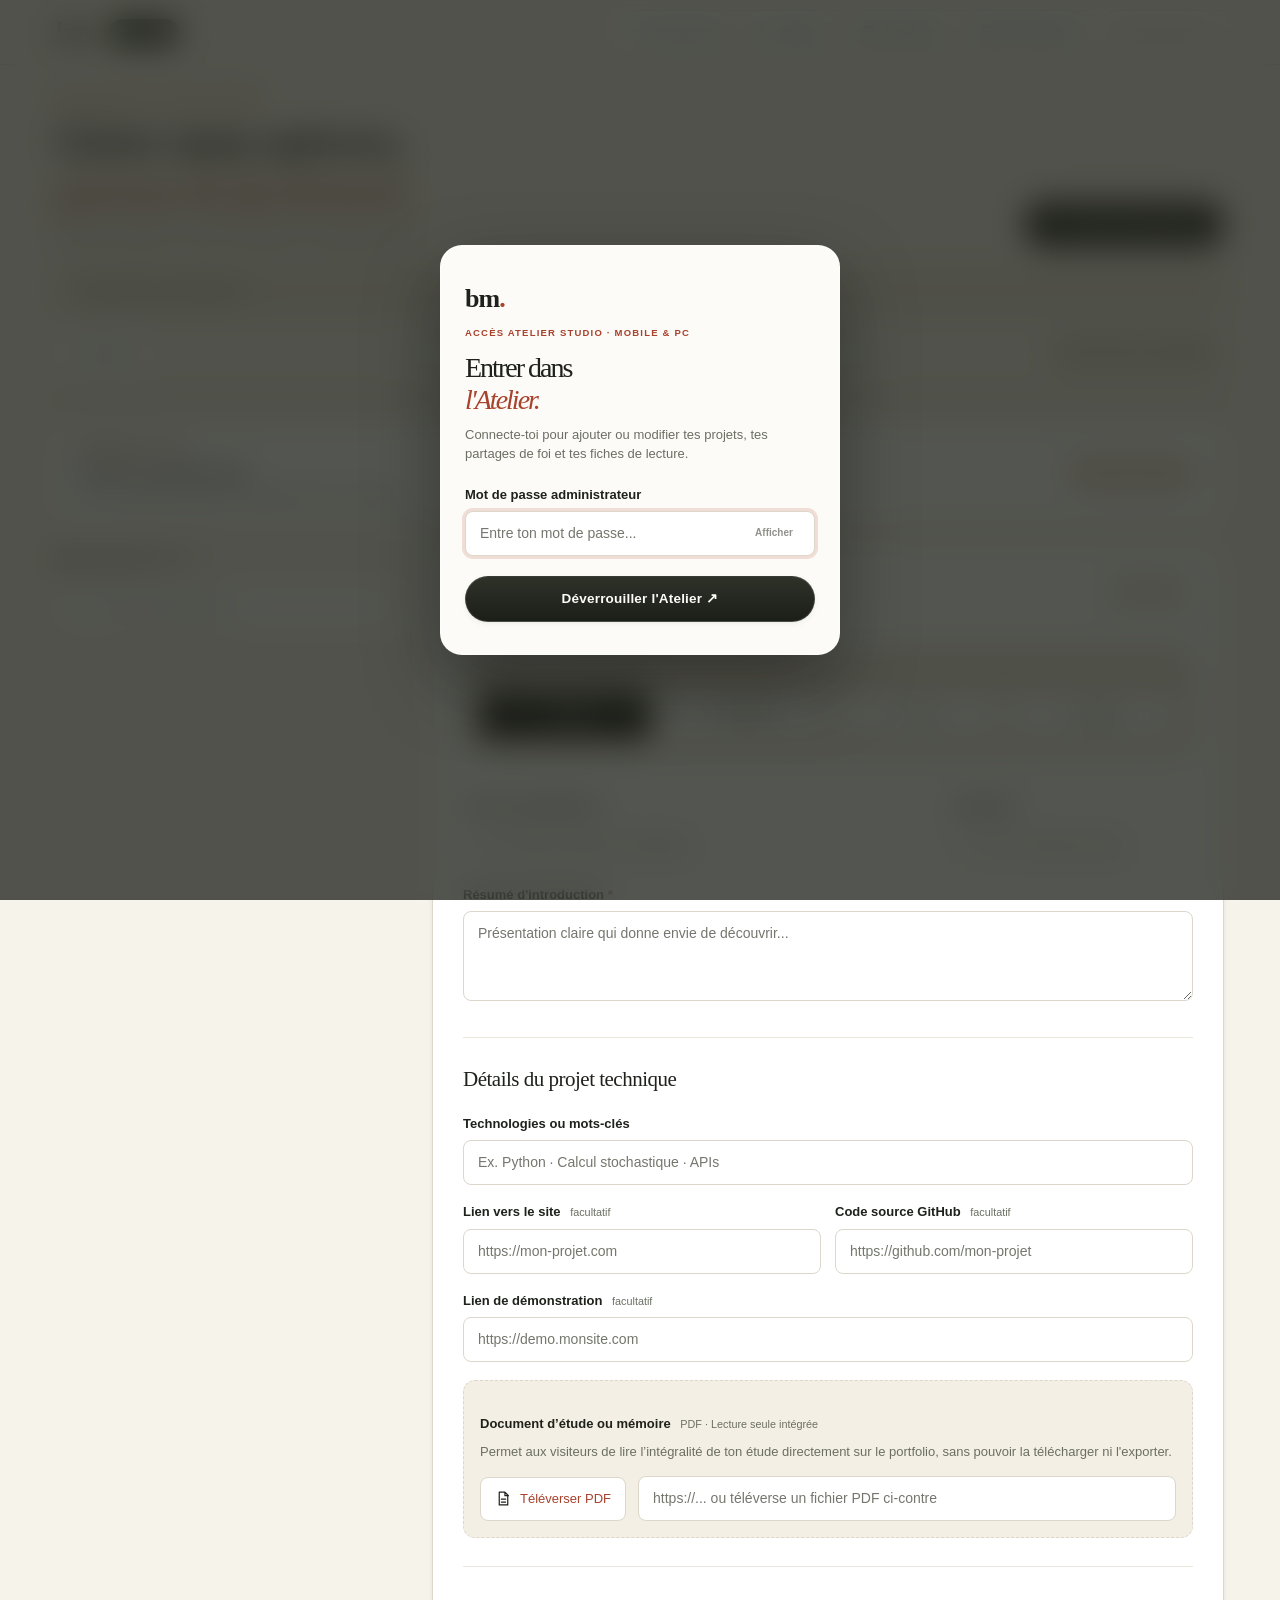
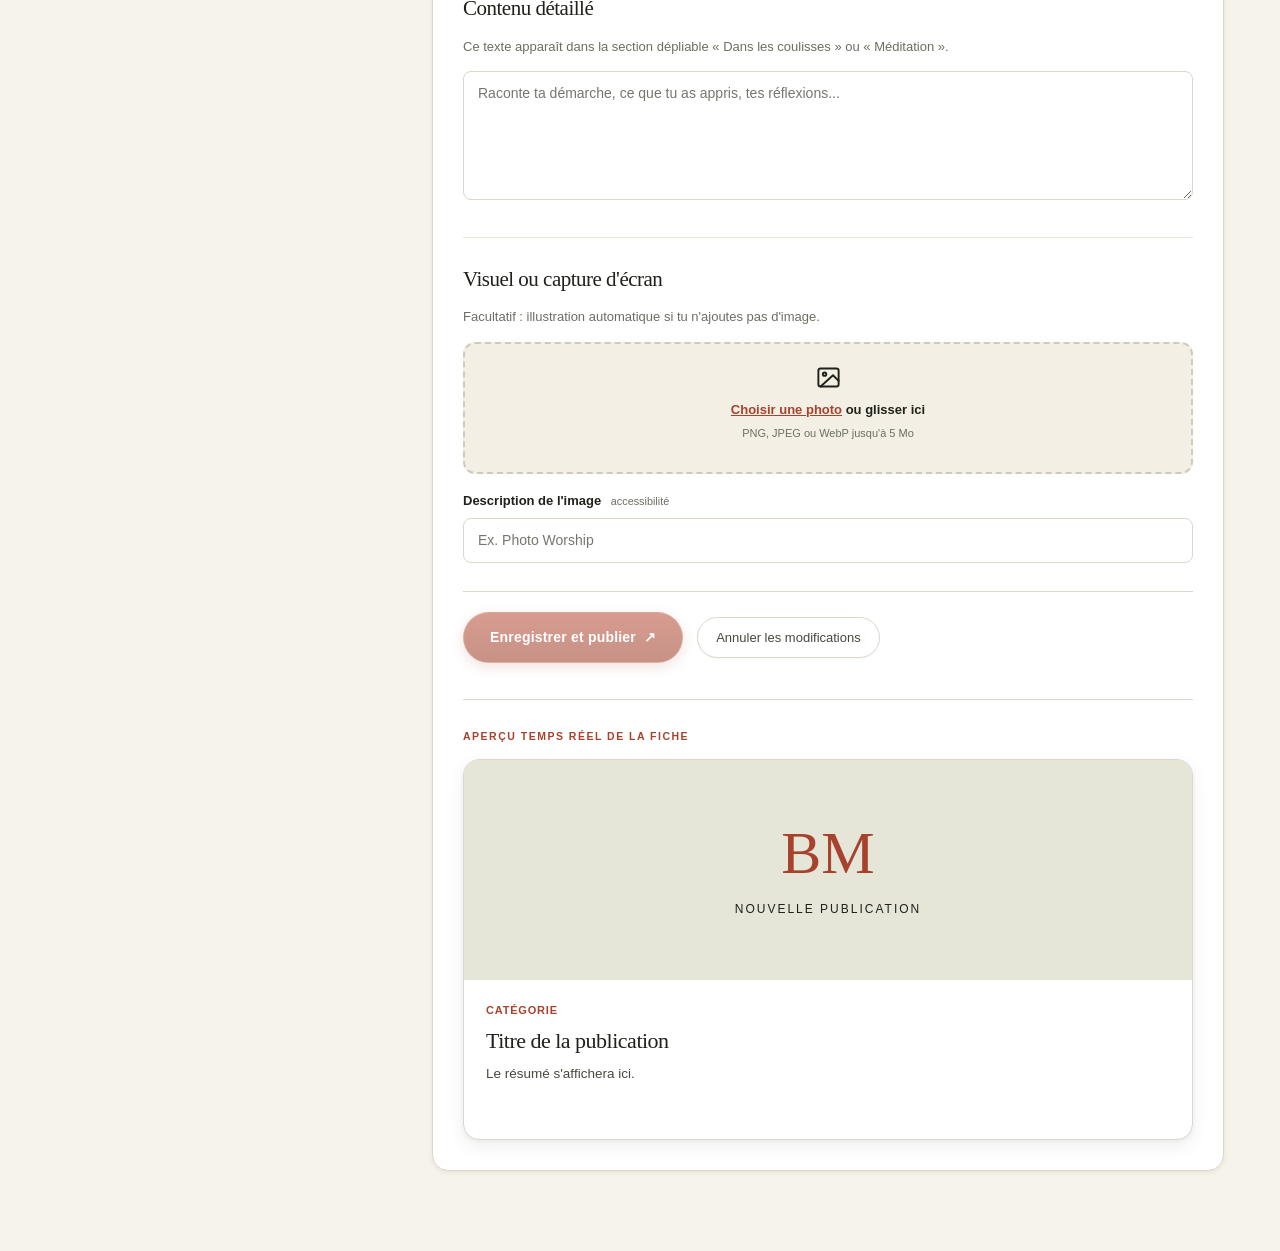
==== commit 2085228b: "chore: mise a jour du planificateur Rythme et synchronisation des projets" ====
--- a/admin.html
+++ b/admin.html
@@ -8,7 +8,7 @@
   <title>L'Atelier — Gestion des publications — Benjamin Minko</title>
   <link rel="icon" href="data:image/svg+xml,%3Csvg xmlns='http://www.w3.org/2000/svg' viewBox='0 0 100 100'%3E%3Crect width='100' height='100' rx='20' fill='%23a7422d'/%3E%3Ctext x='22' y='73' font-size='70' font-family='Georgia' fill='%23f5f2e9'%3Eb%3C/text%3E%3C/svg%3E">
   <link rel="stylesheet" href="styles.css?v=20261013">
-  <link rel="stylesheet" href="admin.css?v=20261013">
+  <link rel="stylesheet" href="admin.css?v=20261014d">
   <script>
     (function() {
       try {
@@ -19,7 +19,7 @@
       } catch (e) {}
     })();
   </script>
-  <script src="admin.js?v=20261013" defer></script>
+  <script src="admin.js?v=20261014d" defer></script>
 </head>
 <body class="mobile-mode-list">
 
@@ -37,7 +37,7 @@
         <label for="login-password">Mot de passe administrateur</label>
         <div class="password-wrapper">
           <input type="password" id="login-password" required autocomplete="current-password" placeholder="Entre ton mot de passe...">
-          <button type="button" id="toggle-password" class="toggle-pw" aria-label="Afficher ou masquer le mot de passe">👁</button>
+          <button type="button" id="toggle-password" class="toggle-pw" aria-label="Afficher le mot de passe">Afficher</button>
         </div>
         <p id="login-error" class="login-error" hidden></p>
         <div class="dialog-actions" style="margin-top:20px; padding-top:0; border-top:none;">
@@ -59,28 +59,28 @@
       <div class="admin-top-links desktop-only">
         <a class="top-pill-link" href="/" target="_blank" rel="noopener"><span>↗</span> Voir mon site</a>
         <button type="button" id="theme-toggle" class="top-pill-link" aria-label="Passer au mode sombre" title="Passer au mode sombre">
-          <span id="theme-toggle-icon">🌙</span> <span id="theme-toggle-text">Sombre</span>
+          <span id="theme-toggle-icon" class="admin-icon-slot" aria-hidden="true"></span> <span id="theme-toggle-text">Sombre</span>
         </button>
-        <button type="button" id="open-sync-dialog" class="top-pill-link"><span>⚡</span> Supabase</button>
-        <button type="button" id="open-change-pw" class="top-pill-link"><span>🔑</span> Mot de passe</button>
-        <button type="button" id="logout-btn" class="top-pill-link danger-link"><span>✕</span> Déconnexion</button>
+        <button type="button" id="open-sync-dialog" class="top-pill-link"><svg class="admin-icon" viewBox="0 0 24 24" aria-hidden="true"><path d="M4 7.5h16M6 4h12v16H6zM9 11h6m-6 4h6"></path></svg> Supabase</button>
+        <button type="button" id="open-change-pw" class="top-pill-link"><svg class="admin-icon" viewBox="0 0 24 24" aria-hidden="true"><rect x="4" y="10" width="16" height="11" rx="2"></rect><path d="M8 10V7a4 4 0 0 1 8 0v3m-4 4v3"></path></svg> Mot de passe</button>
+        <button type="button" id="logout-btn" class="top-pill-link danger-link"><svg class="admin-icon" viewBox="0 0 24 24" aria-hidden="true"><path d="M10 17l5-5-5-5m5 5H3"></path><path d="M12 3h6a2 2 0 0 1 2 2v14a2 2 0 0 1-2 2h-6"></path></svg> Déconnexion</button>
       </div>
 
       <!-- Bouton Menu Mobile -->
       <div class="mobile-only mobile-header-actions">
-        <a class="top-pill-link-mobile" href="/" target="_blank" rel="noopener" title="Voir le site">↗</a>
-        <button type="button" id="theme-toggle-mobile" class="top-pill-link-mobile" aria-label="Changer de thème" title="Changer de thème">🌙</button>
-        <button type="button" id="mobile-menu-toggle" class="top-pill-link-mobile" aria-label="Menu des options">⚙️</button>
+        <a class="top-pill-link-mobile" href="/" target="_blank" rel="noopener" title="Voir le site" aria-label="Voir le site"><svg class="admin-icon" viewBox="0 0 24 24" aria-hidden="true"><path d="M14 4h6v6m0-6-9 9"></path><path d="M18 13v6a1 1 0 0 1-1 1H5a1 1 0 0 1-1-1V7a1 1 0 0 1 1-1h6"></path></svg></a>
+        <button type="button" id="theme-toggle-mobile" class="top-pill-link-mobile admin-icon-slot" aria-label="Changer de thème" title="Changer de thème"></button>
+        <button type="button" id="mobile-menu-toggle" class="top-pill-link-mobile" aria-label="Menu des options" aria-expanded="false"><span class="admin-menu-icon" aria-hidden="true"><i></i><i></i><i></i></span></button>
       </div>
     </nav>
 
     <!-- Menu déroulant options mobile -->
     <div id="mobile-dropdown-menu" class="mobile-dropdown" hidden>
       <div class="mobile-dropdown-inner wrap">
-        <button type="button" id="mobile-theme-toggle" class="mobile-menu-item"><span id="mobile-dropdown-theme-icon">🌙</span> <span id="mobile-dropdown-theme-text">Passer au mode sombre</span></button>
-        <button type="button" id="mobile-open-sync" class="mobile-menu-item"><span>⚡</span> État synchronisation Supabase</button>
-        <button type="button" id="mobile-open-pw" class="mobile-menu-item"><span>🔑</span> Modifier le mot de passe</button>
-        <button type="button" id="mobile-logout" class="mobile-menu-item danger"><span>✕</span> Déconnexion</button>
+        <button type="button" id="mobile-theme-toggle" class="mobile-menu-item"><span id="mobile-dropdown-theme-icon" class="admin-icon-slot" aria-hidden="true"></span> <span id="mobile-dropdown-theme-text">Passer au mode sombre</span></button>
+        <button type="button" id="mobile-open-sync" class="mobile-menu-item"><svg class="admin-icon" viewBox="0 0 24 24" aria-hidden="true"><path d="M4 7.5h16M6 4h12v16H6zM9 11h6m-6 4h6"></path></svg> État synchronisation Supabase</button>
+        <button type="button" id="mobile-open-pw" class="mobile-menu-item"><svg class="admin-icon" viewBox="0 0 24 24" aria-hidden="true"><rect x="4" y="10" width="16" height="11" rx="2"></rect><path d="M8 10V7a4 4 0 0 1 8 0v3m-4 4v3"></path></svg> Modifier le mot de passe</button>
+        <button type="button" id="mobile-logout" class="mobile-menu-item danger"><svg class="admin-icon" viewBox="0 0 24 24" aria-hidden="true"><path d="M10 17l5-5-5-5m5 5H3"></path><path d="M12 3h6a2 2 0 0 1 2 2v14a2 2 0 0 1-2 2h-6"></path></svg> Déconnexion</button>
       </div>
     </div>
   </header>
@@ -103,7 +103,7 @@
     <div class="utility-bar">
       <button id="reload" class="quiet">Actualiser</button>
       <button id="undo" class="quiet" hidden>Annuler suppression</button>
-      <span class="mobile-ip-badge" id="mobile-ip-info">📱 Synchronisé Supabase</span>
+      <span class="mobile-ip-badge" id="mobile-ip-info">Synchronisé avec Supabase</span>
     </div>
 
     <!-- Onglets de rubriques avec défilement horizontal -->
@@ -122,10 +122,10 @@
     <!-- Sélecteur d'affichage Mobile (Publications vs Écrire) -->
     <div class="mobile-view-tabs mobile-only" role="tablist" aria-label="Affichage mobile">
       <button type="button" class="mobile-view-tab active" id="tab-btn-list" role="tab" aria-selected="true">
-        📚 Publications <span class="tab-count-badge" id="mobile-list-count">0</span>
+        Publications <span class="tab-count-badge" id="mobile-list-count">0</span>
       </button>
       <button type="button" class="mobile-view-tab" id="tab-btn-editor" role="tab" aria-selected="false">
-        ✍️ Rédiger
+        Rédiger
       </button>
     </div>
 
@@ -137,7 +137,7 @@
           <h2>Dans cette vue <span id="count">0</span></h2>
         </div>
         <div class="list-search-box">
-          <span class="list-search-icon" aria-hidden="true">🔍</span>
+          <svg class="list-search-icon admin-icon" viewBox="0 0 24 24" aria-hidden="true"><circle cx="10.8" cy="10.8" r="6.3"></circle><path d="m15.5 15.5 4.1 4.1"></path></svg>
           <input type="search" id="project-search" class="list-search-input" aria-label="Filtrer les publications" placeholder="Filtrer une publication..." autocomplete="off">
         </div>
         <div id="project-list" class="project-list"></div>
@@ -160,10 +160,10 @@
               <div class="type-selector-block">
                 <label>Format de publication</label>
                 <div class="type-pills" role="radiogroup" aria-label="Type de publication">
-                  <button type="button" class="type-pill active" data-type="projet">💻 Projet</button>
-                  <button type="button" class="type-pill" data-type="lecture">📖 Lecture</button>
-                  <button type="button" class="type-pill" data-type="foi">✝ Foi</button>
-                  <button type="button" class="type-pill" data-type="article">✍ Article</button>
+                  <button type="button" class="type-pill active" data-type="projet"><span class="type-pill-index">01</span> Projet</button>
+                  <button type="button" class="type-pill" data-type="lecture"><span class="type-pill-index">02</span> Lecture</button>
+                  <button type="button" class="type-pill" data-type="foi"><span class="type-pill-index">03</span> Foi</button>
+                  <button type="button" class="type-pill" data-type="article"><span class="type-pill-index">04</span> Article</button>
                 </div>
                 <input type="hidden" id="type" name="type" value="projet">
               </div>
@@ -212,7 +212,7 @@
                     <div class="doc-input-grid">
                       <div class="doc-file-btn-wrap">
                         <label for="document-file" class="doc-upload-trigger">
-                          <span class="doc-icon" aria-hidden="true">📄</span>
+                          <svg class="doc-icon admin-icon" viewBox="0 0 24 24" aria-hidden="true"><path d="M6 3h8l4 4v14H6zM14 3v5h5M9 13h6m-6 4h6"></path></svg>
                           <span id="doc-upload-text">Téléverser PDF</span>
                         </label>
                         <input type="file" id="document-file" accept="application/pdf" class="sr-only">
@@ -253,7 +253,7 @@
                   <!-- Assistant Biblique Intégré (LSG & Parole de Vie 2017) -->
                   <div class="bible-assistant-box">
                     <div class="bible-box-top">
-                      <span class="bible-box-badge">📖 ASSISTANT BIBLIQUE INTÉGRÉ</span>
+                      <span class="bible-box-badge">ASSISTANT BIBLIQUE INTÉGRÉ</span>
                       <div class="bible-version-pills" role="radiogroup" aria-label="Version de la Bible">
                         <button type="button" class="bible-ver-pill active" data-ver="FRLSG" aria-pressed="true">Segond 1910 (LSG)</button>
                         <button type="button" class="bible-ver-pill" data-ver="FRPDV17" aria-pressed="false">Parole de Vie 2017 (PDV)</button>
@@ -267,10 +267,10 @@
                       </div>
                       <div class="bible-btn-wrap">
                         <button type="button" id="bible-fetch-btn" class="bible-action-btn primary" title="Récupérer le texte du verset dans la version sélectionnée">
-                          ✨ Insérer verset
+                          Insérer le verset
                         </button>
                         <button type="button" id="bible-compare-btn" class="bible-action-btn secondary" title="Comparer Segond 1910 et Parole de Vie 2017">
-                          ⚖ Comparer LSG & PDV
+                          Comparer LSG &amp; PDV
                         </button>
                       </div>
                     </div>
@@ -281,7 +281,7 @@
                     <div id="bible-compare-drawer" class="bible-compare-drawer" hidden>
                       <div class="compare-header">
                         <span>Comparaison des versions pour ta méditation :</span>
-                        <button type="button" id="close-compare-drawer" class="close-compare-btn">✕ Fermer</button>
+                        <button type="button" id="close-compare-drawer" class="close-compare-btn">Fermer</button>
                       </div>
                       <div class="compare-grid">
                         <div class="compare-card">
@@ -320,14 +320,14 @@
                 <p class="field-help">Facultatif : illustration automatique si tu n'ajoutes pas d'image.</p>
                 
                 <div class="upload-dropzone" id="dropzone">
-                  <span class="upload-icon" aria-hidden="true">🖼️</span>
+                  <svg class="upload-icon admin-icon" viewBox="0 0 24 24" aria-hidden="true"><rect x="3" y="4" width="18" height="16" rx="2"></rect><circle cx="8.5" cy="9" r="1.5"></circle><path d="m21 15-5-5L5 20"></path></svg>
                   <label for="image-file" class="upload-label">
                     <span class="upload-cta">Choisir une photo</span> ou glisser ici
                   </label>
                   <p class="upload-hint">PNG, JPEG ou WebP jusqu'à 5 Mo</p>
                   <input id="image-file" type="file" accept="image/png,image/jpeg,image/webp" style="display:none;">
                   <div class="upload-actions">
-                    <button class="btn-card-action delete" id="remove-image" type="button" hidden>✕ Retirer l'image</button>
+                    <button class="btn-card-action delete" id="remove-image" type="button" hidden>Retirer l’image</button>
                   </div>
                 </div>
 
@@ -402,17 +402,17 @@
 
   <!-- Boîte de dialogue : Synchronisation Supabase -->
   <dialog id="sync-dialog" aria-labelledby="sync-title">
-    <h2 id="sync-title">⚡ Connecté à Supabase</h2>
+    <h2 id="sync-title">Connecté à Supabase</h2>
     <p>Ton Atelier de gestion est directement branché sur ta base PostgreSQL <strong>Supabase</strong> :</p>
     <div class="sync-options-guide">
       <div class="sync-option-box">
-        <strong>⚡ Synchronisation en direct</strong>
+        <strong>Synchronisation en direct</strong>
         <p style="margin:6px 0;">Projet Supabase : <code>yvrtpioalszmefypdfsy</code></p>
         <p>Chaque ajout ou modification depuis ton smartphone est sauvegardé instantanément.</p>
-        <p style="margin-top:6px;"><small style="color:var(--admin-green); font-weight:600;">✓ Table <code>projects</code> active &nbsp;·&nbsp; ✓ Stockage <code>portfolio-media</code> actif</small></p>
+        <p style="margin-top:6px;"><small style="color:var(--admin-green); font-weight:600;">Table <code>projects</code> active · Stockage <code>portfolio-media</code> actif</small></p>
       </div>
       <div class="sync-option-box">
-        <strong>📱 Accès nomade depuis ton smartphone</strong>
+        <strong>Accès depuis ton téléphone</strong>
         <p>Tu peux publier et administrer ton contenu partout, à tout moment.</p>
         <p>Les visiteurs voient tes nouveautés en temps réel dès leur enregistrement.</p>
       </div>
--- a/styles.css
+++ b/styles.css
@@ -1404,3 +1404,215 @@
 @media(max-width:760px){.projects>.project.media-ready:only-child,.projects>.project-wide.media-ready{grid-template-columns:minmax(0,1fr);gap:20px}.projects>.project.media-ready:only-child .media-copy,.projects>.project-wide.media-ready .media-copy{padding:0}.projects>.project.media-ready:only-child .media-stage,.projects>.project-wide.media-ready .media-stage,.project-media .media-stage{height:clamp(310px,95vw,440px);padding:25px}.project-media.is-landscape .media-stage{height:auto;min-height:210px;aspect-ratio:4/3;padding:18px}.project-media.is-landscape .project-image{max-height:100%;max-width:100%}.media-copy .project-meta{margin-top:0}.media-copy h3{font-size:29px}.media-footer{padding:13px 15px}.image-viewer{width:calc(100vw - 20px);max-height:calc(100dvh - 20px);border-radius:10px}.image-viewer-head{padding:12px 14px;gap:12px}.image-viewer-content{padding:12px;height:68dvh}.image-viewer-caption{padding:12px 14px;font-size:11px}}
 @media(prefers-reduced-motion:reduce){.project-media,.project-media .project-image{transition:none!important}.project-media:hover .project-image{transform:none}}
 
+/* ==========================================================================
+   Visionneuse d'Image Personnalisée (.image-viewer) Desktop & Mobile
+   ========================================================================== */
+.image-viewer {
+  width: min(92vw, 1060px);
+  max-height: 90vh;
+  margin: auto;
+  border: 1px solid var(--line);
+  border-radius: 16px;
+  background: var(--paper);
+  color: var(--ink);
+  padding: 0;
+  box-shadow: 0 24px 60px rgba(0, 0, 0, 0.4);
+  overflow: hidden;
+}
+
+.image-viewer::backdrop {
+  background: rgba(18, 21, 16, 0.75);
+  backdrop-filter: blur(8px);
+  -webkit-backdrop-filter: blur(8px);
+}
+
+.image-viewer-head {
+  display: flex;
+  align-items: center;
+  justify-content: space-between;
+  padding: 14px 22px;
+  border-bottom: 1px solid var(--line);
+  background: var(--paper);
+}
+
+.image-viewer-head h2 {
+  font-family: var(--serif);
+  font-size: 1.25rem;
+  font-weight: 700;
+  margin: 0;
+  color: var(--ink);
+}
+
+.image-viewer-close {
+  background: var(--paper);
+  border: 1px solid var(--line);
+  color: var(--ink);
+  font-size: 0.88rem;
+  font-weight: 600;
+  padding: 6px 16px;
+  border-radius: 6px;
+  cursor: pointer;
+  transition: all 0.2s ease;
+}
+
+.image-viewer-close:hover {
+  background: var(--accent);
+  color: #ffffff;
+  border-color: var(--accent);
+}
+
+.image-viewer-content {
+  display: flex;
+  align-items: center;
+  justify-content: center;
+  background: #151814;
+  padding: 24px;
+  overflow: auto;
+  max-height: 70vh;
+}
+
+.image-viewer-content img {
+  max-width: 100%;
+  max-height: 66vh;
+  object-fit: contain;
+  border-radius: 8px;
+  box-shadow: 0 8px 30px rgba(0, 0, 0, 0.45);
+}
+
+.image-viewer-caption {
+  margin: 0;
+  padding: 12px 22px;
+  font-size: 0.9rem;
+  color: var(--muted);
+  background: var(--paper);
+  border-top: 1px solid var(--line);
+  text-align: center;
+  font-style: italic;
+}
+
+[data-theme="dark"] .image-viewer {
+  background: #1f231d;
+  border-color: #383e33;
+}
+
+[data-theme="dark"] .image-viewer-head,
+[data-theme="dark"] .image-viewer-caption {
+  background: #1a1e18;
+  border-color: #383e33;
+}
+
+
+/* Navigation controls: quiet, consistent line icons instead of emoji glyphs. */
+.nav-icon,
+.theme-icon,
+.theme-icon svg {
+  display: block;
+  width: 18px;
+  height: 18px;
+  flex: 0 0 18px;
+}
+
+.nav-icon,
+.theme-icon svg {
+  fill: none;
+  stroke: currentColor;
+  stroke-width: 1.7;
+  stroke-linecap: round;
+  stroke-linejoin: round;
+  transition: transform .2s ease;
+}
+
+.nav-tool-btn:hover .nav-icon { transform: scale(1.06); }
+.theme-toggle { justify-content: center; width: 38px; height: 34px; padding: 7px; }
+.theme-toggle:hover .theme-icon svg { transform: rotate(-12deg); }
+
+.menu-toggle-icon {
+  display: grid;
+  width: 18px;
+  height: 14px;
+  align-content: space-between;
+}
+
+.menu-toggle-icon i {
+  display: block;
+  width: 18px;
+  height: 1px;
+  background: currentColor;
+  transition: transform .2s ease, opacity .15s ease;
+}
+
+.menu-toggle[aria-expanded="true"] .menu-toggle-icon i:first-child { transform: translateY(6.5px) rotate(45deg); }
+.menu-toggle[aria-expanded="true"] .menu-toggle-icon i:nth-child(2) { opacity: 0; }
+.menu-toggle[aria-expanded="true"] .menu-toggle-icon i:last-child { transform: translateY(-6.5px) rotate(-45deg); }
+
+@media (max-width: 760px) {
+  .menu-toggle:not([hidden]) { gap: 10px; }
+  .menu-toggle .menu-toggle-icon { width: 18px; height: 14px; }
+}
+
+/* Portrait mis en scène comme un tirage éditorial dans la section À propos. */
+.about-portrait-card {
+  position: relative;
+  z-index: 0;
+  width: min(100%, 400px);
+  max-width: 400px;
+  margin-top: 34px;
+  padding: 0;
+  border: 0;
+  border-radius: 0;
+  background: transparent;
+  box-shadow: none;
+  isolation: isolate;
+}
+
+.about-portrait-card::before {
+  position: absolute;
+  z-index: -1;
+  content: "";
+  inset: 16px -14px 46px 14px;
+  background: var(--accent);
+  opacity: .82;
+  transition: transform .28s ease, opacity .28s ease;
+}
+
+.about-portrait-card:hover {
+  transform: translateY(-3px);
+  box-shadow: none;
+}
+
+.about-portrait-card:hover::before { transform: translate(3px, 3px); opacity: 1; }
+
+.about-portrait-frame {
+  aspect-ratio: 4 / 5;
+  border: 8px solid var(--surface-about);
+  border-radius: 2px;
+  background: var(--surface-soft);
+  box-shadow: 0 18px 44px rgba(12, 17, 13, .2);
+}
+
+.about-portrait-img {
+  object-position: center 18%;
+}
+
+.about-portrait-footer {
+  padding: 12px 2px 0;
+  border-top: 1px solid var(--line);
+  margin-top: 4px;
+}
+
+.about-portrait-name { gap: 8px; color: var(--copy); }
+.about-portrait-name .small-dot { flex: 0 0 7px; }
+.about-portrait-name strong { font-size: 17px; }
+.about-portrait-caption { letter-spacing: 1px; color: var(--copy); }
+
+@media (max-width: 760px) {
+  .about-portrait-card {
+    width: min(100%, 360px);
+    max-width: 360px;
+    margin: 30px auto 0;
+  }
+}
+
+@media (prefers-reduced-motion: reduce) {
+  .about-portrait-card, .about-portrait-card::before { transition: none; }
+}
--- a/admin.css
+++ b/admin.css
@@ -475,9 +475,7 @@
 }
 
 .message::before {
-  content: "✦";
-  font-size: 14px;
-  color: var(--admin-accent);
+  content: none;
 }
 
 .message.success {
@@ -486,9 +484,13 @@
   border-color: var(--admin-green-line);
 }
 .message.success::before {
-  content: "✓";
+  content: "";
   color: var(--admin-green);
-  font-weight: 700;
+  display: inline-block;
+  width: 8px;
+  height: 8px;
+  border-radius: 50%;
+  background: currentColor;
 }
 
 .message.error {
@@ -497,9 +499,15 @@
   border-color: var(--admin-danger-line);
 }
 .message.error::before {
-  content: "⚠";
+  content: "";
   color: var(--admin-danger);
-  font-weight: 700;
+  display: inline-flex;
+  align-items: center;
+  justify-content: center;
+  width: 8px;
+  height: 8px;
+  background: currentColor;
+  border-radius: 50%;
 }
 
 /* Barre utilitaires */
@@ -860,7 +868,11 @@
   display: flex;
   align-items: center;
   justify-content: center;
-  font-size: 18px;
+  color: var(--admin-muted);
+  font-family: var(--sans);
+  font-size: 12px;
+  font-weight: 700;
+  letter-spacing: 0.04em;
 }
 
 .list-info {
@@ -1400,7 +1412,10 @@
   right: 12px;
   background: none;
   border: none;
-  font-size: 16px;
+  min-width: 58px;
+  font-size: 10px;
+  font-weight: 700;
+  color: var(--admin-ink-sub);
   cursor: pointer;
   opacity: 0.6;
   padding: 6px;
@@ -1717,7 +1732,8 @@
 }
 
 .doc-icon {
-  font-size: 15px;
+  width: 16px;
+  height: 16px;
 }
 
 .doc-url-wrap {
@@ -2008,6 +2024,30 @@
 .top-pill-link, .top-pill-link-mobile, .type-pill,
 .btn-card-action, .bible-action-btn, .doc-upload-trigger { min-height: 44px; }
 .top-pill-link-mobile { min-width: 44px; }
+.admin-icon {
+  display: inline-block;
+  width: 17px;
+  height: 17px;
+  flex: none;
+  fill: none;
+  stroke: currentColor;
+  stroke-width: 1.7;
+  stroke-linecap: round;
+  stroke-linejoin: round;
+  vertical-align: middle;
+}
+.admin-icon-slot { display: inline-flex; align-items: center; justify-content: center; }
+.list-search-icon { width: 18px; height: 18px; opacity: 0.58; }
+.upload-icon { width: 27px; height: 27px; margin-bottom: 8px; }
+.project-doc-btn { display: inline-flex; align-items: center; gap: 8px; }
+.btn-card-action { gap: 7px; }
+.btn-card-action .admin-icon { width: 14px; height: 14px; }
+.type-pill-index { font-size: 9px; letter-spacing: 0.08em; opacity: 0.68; }
+.admin-menu-icon { display: grid; width: 17px; height: 14px; align-content: space-between; }
+.admin-menu-icon i { display: block; width: 100%; height: 1.5px; background: currentColor; transition: transform 0.18s ease, opacity 0.18s ease; }
+#mobile-menu-toggle.is-open .admin-menu-icon i:first-child { transform: translateY(6.25px) rotate(45deg); }
+#mobile-menu-toggle.is-open .admin-menu-icon i:nth-child(2) { opacity: 0; }
+#mobile-menu-toggle.is-open .admin-menu-icon i:last-child { transform: translateY(-6.25px) rotate(-45deg); }
 .live-dot { animation: none; box-shadow: none; }
 .preview-content { overflow-wrap: anywhere; }
 .form-actions { flex-wrap: wrap; }
